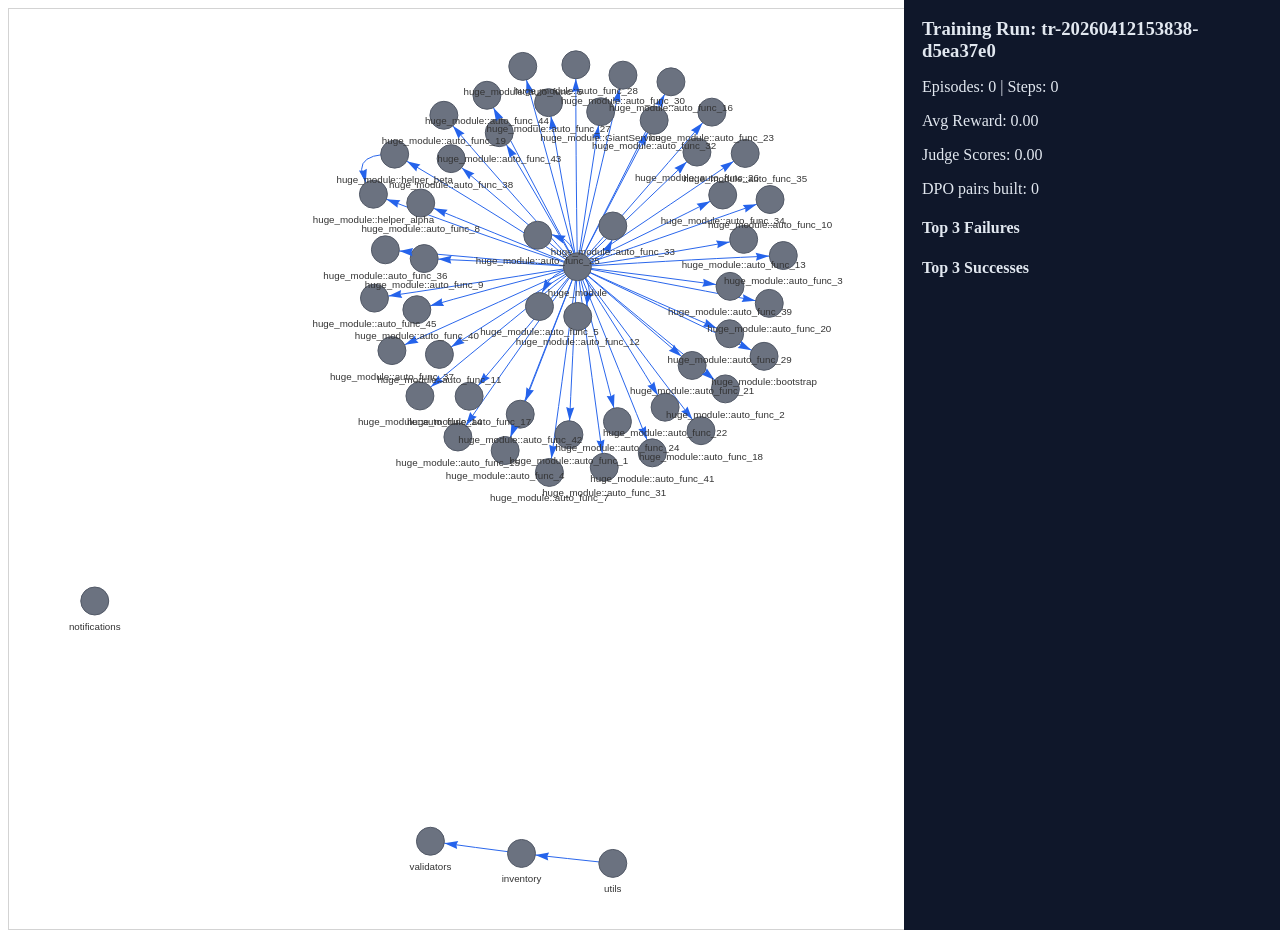
==== code-review-env/outputs/NodeAudit_graph.html @ 902cd292 "Add training scripts and utilities for NodeAudit and GraphReview - Implement `train_lora.py` for LoR" ====
<html>
    <head>
        <meta charset="utf-8">
        
            <script>function neighbourhoodHighlight(params) {
  // console.log("in nieghbourhoodhighlight");
  allNodes = nodes.get({ returnType: "Object" });
  // originalNodes = JSON.parse(JSON.stringify(allNodes));
  // if something is selected:
  if (params.nodes.length > 0) {
    highlightActive = true;
    var i, j;
    var selectedNode = params.nodes[0];
    var degrees = 2;

    // mark all nodes as hard to read.
    for (let nodeId in allNodes) {
      // nodeColors[nodeId] = allNodes[nodeId].color;
      allNodes[nodeId].color = "rgba(200,200,200,0.5)";
      if (allNodes[nodeId].hiddenLabel === undefined) {
        allNodes[nodeId].hiddenLabel = allNodes[nodeId].label;
        allNodes[nodeId].label = undefined;
      }
    }
    var connectedNodes = network.getConnectedNodes(selectedNode);
    var allConnectedNodes = [];

    // get the second degree nodes
    for (i = 1; i < degrees; i++) {
      for (j = 0; j < connectedNodes.length; j++) {
        allConnectedNodes = allConnectedNodes.concat(
          network.getConnectedNodes(connectedNodes[j])
        );
      }
    }

    // all second degree nodes get a different color and their label back
    for (i = 0; i < allConnectedNodes.length; i++) {
      // allNodes[allConnectedNodes[i]].color = "pink";
      allNodes[allConnectedNodes[i]].color = "rgba(150,150,150,0.75)";
      if (allNodes[allConnectedNodes[i]].hiddenLabel !== undefined) {
        allNodes[allConnectedNodes[i]].label =
          allNodes[allConnectedNodes[i]].hiddenLabel;
        allNodes[allConnectedNodes[i]].hiddenLabel = undefined;
      }
    }

    // all first degree nodes get their own color and their label back
    for (i = 0; i < connectedNodes.length; i++) {
      // allNodes[connectedNodes[i]].color = undefined;
      allNodes[connectedNodes[i]].color = nodeColors[connectedNodes[i]];
      if (allNodes[connectedNodes[i]].hiddenLabel !== undefined) {
        allNodes[connectedNodes[i]].label =
          allNodes[connectedNodes[i]].hiddenLabel;
        allNodes[connectedNodes[i]].hiddenLabel = undefined;
      }
    }

    // the main node gets its own color and its label back.
    // allNodes[selectedNode].color = undefined;
    allNodes[selectedNode].color = nodeColors[selectedNode];
    if (allNodes[selectedNode].hiddenLabel !== undefined) {
      allNodes[selectedNode].label = allNodes[selectedNode].hiddenLabel;
      allNodes[selectedNode].hiddenLabel = undefined;
    }
  } else if (highlightActive === true) {
    // console.log("highlightActive was true");
    // reset all nodes
    for (let nodeId in allNodes) {
      // allNodes[nodeId].color = "purple";
      allNodes[nodeId].color = nodeColors[nodeId];
      // delete allNodes[nodeId].color;
      if (allNodes[nodeId].hiddenLabel !== undefined) {
        allNodes[nodeId].label = allNodes[nodeId].hiddenLabel;
        allNodes[nodeId].hiddenLabel = undefined;
      }
    }
    highlightActive = false;
  }

  // transform the object into an array
  var updateArray = [];
  if (params.nodes.length > 0) {
    for (let nodeId in allNodes) {
      if (allNodes.hasOwnProperty(nodeId)) {
        // console.log(allNodes[nodeId]);
        updateArray.push(allNodes[nodeId]);
      }
    }
    nodes.update(updateArray);
  } else {
    // console.log("Nothing was selected");
    for (let nodeId in allNodes) {
      if (allNodes.hasOwnProperty(nodeId)) {
        // console.log(allNodes[nodeId]);
        // allNodes[nodeId].color = {};
        updateArray.push(allNodes[nodeId]);
      }
    }
    nodes.update(updateArray);
  }
}

function filterHighlight(params) {
  allNodes = nodes.get({ returnType: "Object" });
  // if something is selected:
  if (params.nodes.length > 0) {
    filterActive = true;
    let selectedNodes = params.nodes;

    // hiding all nodes and saving the label
    for (let nodeId in allNodes) {
      allNodes[nodeId].hidden = true;
      if (allNodes[nodeId].savedLabel === undefined) {
        allNodes[nodeId].savedLabel = allNodes[nodeId].label;
        allNodes[nodeId].label = undefined;
      }
    }

    for (let i=0; i < selectedNodes.length; i++) {
      allNodes[selectedNodes[i]].hidden = false;
      if (allNodes[selectedNodes[i]].savedLabel !== undefined) {
        allNodes[selectedNodes[i]].label = allNodes[selectedNodes[i]].savedLabel;
        allNodes[selectedNodes[i]].savedLabel = undefined;
      }
    }

  } else if (filterActive === true) {
    // reset all nodes
    for (let nodeId in allNodes) {
      allNodes[nodeId].hidden = false;
      if (allNodes[nodeId].savedLabel !== undefined) {
        allNodes[nodeId].label = allNodes[nodeId].savedLabel;
        allNodes[nodeId].savedLabel = undefined;
      }
    }
    filterActive = false;
  }

  // transform the object into an array
  var updateArray = [];
  if (params.nodes.length > 0) {
    for (let nodeId in allNodes) {
      if (allNodes.hasOwnProperty(nodeId)) {
        updateArray.push(allNodes[nodeId]);
      }
    }
    nodes.update(updateArray);
  } else {
    for (let nodeId in allNodes) {
      if (allNodes.hasOwnProperty(nodeId)) {
        updateArray.push(allNodes[nodeId]);
      }
    }
    nodes.update(updateArray);
  }
}

function selectNode(nodes) {
  network.selectNodes(nodes);
  neighbourhoodHighlight({ nodes: nodes });
  return nodes;
}

function selectNodes(nodes) {
  network.selectNodes(nodes);
  filterHighlight({nodes: nodes});
  return nodes;
}

function highlightFilter(filter) {
  let selectedNodes = []
  let selectedProp = filter['property']
  if (filter['item'] === 'node') {
    let allNodes = nodes.get({ returnType: "Object" });
    for (let nodeId in allNodes) {
      if (allNodes[nodeId][selectedProp] && filter['value'].includes((allNodes[nodeId][selectedProp]).toString())) {
        selectedNodes.push(nodeId)
      }
    }
  }
  else if (filter['item'] === 'edge'){
    let allEdges = edges.get({returnType: 'object'});
    // check if the selected property exists for selected edge and select the nodes connected to the edge
    for (let edge in allEdges) {
      if (allEdges[edge][selectedProp] && filter['value'].includes((allEdges[edge][selectedProp]).toString())) {
        selectedNodes.push(allEdges[edge]['from'])
        selectedNodes.push(allEdges[edge]['to'])
      }
    }
  }
  selectNodes(selectedNodes)
}</script>
            <style>.vis-overlay{bottom:0;left:0;position:absolute;right:0;top:0;z-index:10}.vis-active{box-shadow:0 0 10px #86d5f8}.vis [class*=span]{min-height:0;width:auto}div.vis-color-picker{background-color:#fff;border-radius:15px;box-shadow:0 0 10px 0 rgba(0,0,0,.5);display:none;height:444px;left:30px;margin-left:30px;margin-top:-140px;padding:10px;position:absolute;top:0;width:310px;z-index:1}div.vis-color-picker div.vis-arrow{left:5px;position:absolute;top:147px}div.vis-color-picker div.vis-arrow:after,div.vis-color-picker div.vis-arrow:before{border:solid transparent;content:" ";height:0;pointer-events:none;position:absolute;right:100%;top:50%;width:0}div.vis-color-picker div.vis-arrow:after{border-color:hsla(0,0%,100%,0) #fff hsla(0,0%,100%,0) hsla(0,0%,100%,0);border-width:30px;margin-top:-30px}div.vis-color-picker div.vis-color{cursor:pointer;height:289px;position:absolute;width:289px}div.vis-color-picker div.vis-brightness{position:absolute;top:313px}div.vis-color-picker div.vis-opacity{position:absolute;top:350px}div.vis-color-picker div.vis-selector{background:#4c4c4c;background:-moz-linear-gradient(top,#4c4c4c 0,#595959 12%,#666 25%,#474747 39%,#2c2c2c 50%,#000 51%,#111 60%,#2b2b2b 76%,#1c1c1c 91%,#131313 100%);background:-webkit-gradient(linear,left top,left bottom,color-stop(0,#4c4c4c),color-stop(12%,#595959),color-stop(25%,#666),color-stop(39%,#474747),color-stop(50%,#2c2c2c),color-stop(51%,#000),color-stop(60%,#111),color-stop(76%,#2b2b2b),color-stop(91%,#1c1c1c),color-stop(100%,#131313));background:-webkit-linear-gradient(top,#4c4c4c,#595959 12%,#666 25%,#474747 39%,#2c2c2c 50%,#000 51%,#111 60%,#2b2b2b 76%,#1c1c1c 91%,#131313);background:-o-linear-gradient(top,#4c4c4c 0,#595959 12%,#666 25%,#474747 39%,#2c2c2c 50%,#000 51%,#111 60%,#2b2b2b 76%,#1c1c1c 91%,#131313 100%);background:-ms-linear-gradient(top,#4c4c4c 0,#595959 12%,#666 25%,#474747 39%,#2c2c2c 50%,#000 51%,#111 60%,#2b2b2b 76%,#1c1c1c 91%,#131313 100%);background:linear-gradient(180deg,#4c4c4c 0,#595959 12%,#666 25%,#474747 39%,#2c2c2c 50%,#000 51%,#111 60%,#2b2b2b 76%,#1c1c1c 91%,#131313);border:1px solid #fff;border-radius:15px;filter:progid:DXImageTransform.Microsoft.gradient(startColorstr="#4c4c4c",endColorstr="#131313",GradientType=0);height:15px;left:137px;position:absolute;top:137px;width:15px}div.vis-color-picker div.vis-new-color{left:159px;padding-right:2px;text-align:right}div.vis-color-picker div.vis-initial-color,div.vis-color-picker div.vis-new-color{border:1px solid rgba(0,0,0,.1);border-radius:5px;color:rgba(0,0,0,.4);font-size:10px;height:20px;line-height:20px;position:absolute;top:380px;vertical-align:middle;width:140px}div.vis-color-picker div.vis-initial-color{left:10px;padding-left:2px;text-align:left}div.vis-color-picker div.vis-label{left:10px;position:absolute;width:300px}div.vis-color-picker div.vis-label.vis-brightness{top:300px}div.vis-color-picker div.vis-label.vis-opacity{top:338px}div.vis-color-picker div.vis-button{background-color:#f7f7f7;border:2px solid #d9d9d9;border-radius:10px;cursor:pointer;height:25px;line-height:25px;position:absolute;text-align:center;top:410px;vertical-align:middle;width:68px}div.vis-color-picker div.vis-button.vis-cancel{left:5px}div.vis-color-picker div.vis-button.vis-load{left:82px}div.vis-color-picker div.vis-button.vis-apply{left:159px}div.vis-color-picker div.vis-button.vis-save{left:236px}div.vis-color-picker input.vis-range{height:20px;width:290px}div.vis-configuration{display:block;float:left;font-size:12px;position:relative}div.vis-configuration-wrapper{display:block;width:700px}div.vis-configuration-wrapper:after{clear:both;content:"";display:block}div.vis-configuration.vis-config-option-container{background-color:#fff;border:2px solid #f7f8fa;border-radius:4px;display:block;left:10px;margin-top:20px;padding-left:5px;width:495px}div.vis-configuration.vis-config-button{background-color:#f7f8fa;border:2px solid #ceced0;border-radius:4px;cursor:pointer;display:block;height:25px;left:10px;line-height:25px;margin-bottom:30px;margin-top:20px;padding-left:5px;vertical-align:middle;width:495px}div.vis-configuration.vis-config-button.hover{background-color:#4588e6;border:2px solid #214373;color:#fff}div.vis-configuration.vis-config-item{display:block;float:left;height:25px;line-height:25px;vertical-align:middle;width:495px}div.vis-configuration.vis-config-item.vis-config-s2{background-color:#f7f8fa;border-radius:3px;left:10px;padding-left:5px}div.vis-configuration.vis-config-item.vis-config-s3{background-color:#e4e9f0;border-radius:3px;left:20px;padding-left:5px}div.vis-configuration.vis-config-item.vis-config-s4{background-color:#cfd8e6;border-radius:3px;left:30px;padding-left:5px}div.vis-configuration.vis-config-header{font-size:18px;font-weight:700}div.vis-configuration.vis-config-label{height:25px;line-height:25px;width:120px}div.vis-configuration.vis-config-label.vis-config-s3{width:110px}div.vis-configuration.vis-config-label.vis-config-s4{width:100px}div.vis-configuration.vis-config-colorBlock{border:1px solid #444;border-radius:2px;cursor:pointer;height:19px;margin:0;padding:0;top:1px;width:30px}input.vis-configuration.vis-config-checkbox{left:-5px}input.vis-configuration.vis-config-rangeinput{margin:0;padding:1px;pointer-events:none;position:relative;top:-5px;width:60px}input.vis-configuration.vis-config-range{-webkit-appearance:none;background-color:transparent;border:0 solid #fff;height:20px;width:300px}input.vis-configuration.vis-config-range::-webkit-slider-runnable-track{background:#dedede;background:-moz-linear-gradient(top,#dedede 0,#c8c8c8 99%);background:-webkit-gradient(linear,left top,left bottom,color-stop(0,#dedede),color-stop(99%,#c8c8c8));background:-webkit-linear-gradient(top,#dedede,#c8c8c8 99%);background:-o-linear-gradient(top,#dedede 0,#c8c8c8 99%);background:-ms-linear-gradient(top,#dedede 0,#c8c8c8 99%);background:linear-gradient(180deg,#dedede 0,#c8c8c8 99%);border:1px solid #999;border-radius:3px;box-shadow:0 0 3px 0 #aaa;filter:progid:DXImageTransform.Microsoft.gradient(startColorstr="#dedede",endColorstr="#c8c8c8",GradientType=0);height:5px;width:300px}input.vis-configuration.vis-config-range::-webkit-slider-thumb{-webkit-appearance:none;background:#3876c2;background:-moz-linear-gradient(top,#3876c2 0,#385380 100%);background:-webkit-gradient(linear,left top,left bottom,color-stop(0,#3876c2),color-stop(100%,#385380));background:-webkit-linear-gradient(top,#3876c2,#385380);background:-o-linear-gradient(top,#3876c2 0,#385380 100%);background:-ms-linear-gradient(top,#3876c2 0,#385380 100%);background:linear-gradient(180deg,#3876c2 0,#385380);border:1px solid #14334b;border-radius:50%;box-shadow:0 0 1px 0 #111927;filter:progid:DXImageTransform.Microsoft.gradient(startColorstr="#3876c2",endColorstr="#385380",GradientType=0);height:17px;margin-top:-7px;width:17px}input.vis-configuration.vis-config-range:focus{outline:none}input.vis-configuration.vis-config-range:focus::-webkit-slider-runnable-track{background:#9d9d9d;background:-moz-linear-gradient(top,#9d9d9d 0,#c8c8c8 99%);background:-webkit-gradient(linear,left top,left bottom,color-stop(0,#9d9d9d),color-stop(99%,#c8c8c8));background:-webkit-linear-gradient(top,#9d9d9d,#c8c8c8 99%);background:-o-linear-gradient(top,#9d9d9d 0,#c8c8c8 99%);background:-ms-linear-gradient(top,#9d9d9d 0,#c8c8c8 99%);background:linear-gradient(180deg,#9d9d9d 0,#c8c8c8 99%);filter:progid:DXImageTransform.Microsoft.gradient(startColorstr="#9d9d9d",endColorstr="#c8c8c8",GradientType=0)}input.vis-configuration.vis-config-range::-moz-range-track{background:#dedede;background:-moz-linear-gradient(top,#dedede 0,#c8c8c8 99%);background:-webkit-gradient(linear,left top,left bottom,color-stop(0,#dedede),color-stop(99%,#c8c8c8));background:-webkit-linear-gradient(top,#dedede,#c8c8c8 99%);background:-o-linear-gradient(top,#dedede 0,#c8c8c8 99%);background:-ms-linear-gradient(top,#dedede 0,#c8c8c8 99%);background:linear-gradient(180deg,#dedede 0,#c8c8c8 99%);border:1px solid #999;border-radius:3px;box-shadow:0 0 3px 0 #aaa;filter:progid:DXImageTransform.Microsoft.gradient(startColorstr="#dedede",endColorstr="#c8c8c8",GradientType=0);height:10px;width:300px}input.vis-configuration.vis-config-range::-moz-range-thumb{background:#385380;border:none;border-radius:50%;height:16px;width:16px}input.vis-configuration.vis-config-range:-moz-focusring{outline:1px solid #fff;outline-offset:-1px}input.vis-configuration.vis-config-range::-ms-track{background:transparent;border-color:transparent;border-width:6px 0;color:transparent;height:5px;width:300px}input.vis-configuration.vis-config-range::-ms-fill-lower{background:#777;border-radius:10px}input.vis-configuration.vis-config-range::-ms-fill-upper{background:#ddd;border-radius:10px}input.vis-configuration.vis-config-range::-ms-thumb{background:#385380;border:none;border-radius:50%;height:16px;width:16px}input.vis-configuration.vis-config-range:focus::-ms-fill-lower{background:#888}input.vis-configuration.vis-config-range:focus::-ms-fill-upper{background:#ccc}.vis-configuration-popup{background:rgba(57,76,89,.85);border:2px solid #f2faff;border-radius:4px;color:#fff;font-size:14px;height:30px;line-height:30px;position:absolute;text-align:center;-webkit-transition:opacity .3s ease-in-out;-moz-transition:opacity .3s ease-in-out;transition:opacity .3s ease-in-out;width:150px}.vis-configuration-popup:after,.vis-configuration-popup:before{border:solid transparent;content:" ";height:0;left:100%;pointer-events:none;position:absolute;top:50%;width:0}.vis-configuration-popup:after{border-color:rgba(136,183,213,0) rgba(136,183,213,0) rgba(136,183,213,0) rgba(57,76,89,.85);border-width:8px;margin-top:-8px}.vis-configuration-popup:before{border-color:rgba(194,225,245,0) rgba(194,225,245,0) rgba(194,225,245,0) #f2faff;border-width:12px;margin-top:-12px}div.vis-tooltip{background-color:#f5f4ed;border:1px solid #808074;-moz-border-radius:3px;-webkit-border-radius:3px;border-radius:3px;box-shadow:3px 3px 10px rgba(0,0,0,.2);color:#000;font-family:verdana;font-size:14px;padding:5px;pointer-events:none;position:absolute;visibility:hidden;white-space:nowrap;z-index:5}div.vis-network div.vis-navigation div.vis-button{-webkit-touch-callout:none;background-position:2px 2px;background-repeat:no-repeat;-moz-border-radius:17px;border-radius:17px;cursor:pointer;display:inline-block;height:34px;position:absolute;-webkit-user-select:none;-khtml-user-select:none;-moz-user-select:none;-ms-user-select:none;user-select:none;width:34px}div.vis-network div.vis-navigation div.vis-button:hover{box-shadow:0 0 3px 3px rgba(56,207,21,.3)}div.vis-network div.vis-navigation div.vis-button:active{box-shadow:0 0 1px 3px rgba(56,207,21,.95)}div.vis-network div.vis-navigation div.vis-button.vis-up{background-image:url("[data-uri]");bottom:50px;left:55px}div.vis-network div.vis-navigation div.vis-button.vis-down{background-image:url("[data-uri]");bottom:10px;left:55px}div.vis-network div.vis-navigation div.vis-button.vis-left{background-image:url("[data-uri]");bottom:10px;left:15px}div.vis-network div.vis-navigation div.vis-button.vis-right{background-image:url("[data-uri]");bottom:10px;left:95px}div.vis-network div.vis-navigation div.vis-button.vis-zoomIn{background-image:url("[data-uri]");bottom:10px;right:15px}div.vis-network div.vis-navigation div.vis-button.vis-zoomOut{background-image:url("[data-uri]");bottom:10px;right:55px}div.vis-network div.vis-navigation div.vis-button.vis-zoomExtends{background-image:url("[data-uri]");bottom:50px;right:15px}div.vis-network div.vis-manipulation{background:#fff;background:-moz-linear-gradient(top,#fff 0,#fcfcfc 48%,#fafafa 50%,#fcfcfc 100%);background:-webkit-gradient(linear,left top,left bottom,color-stop(0,#fff),color-stop(48%,#fcfcfc),color-stop(50%,#fafafa),color-stop(100%,#fcfcfc));background:-webkit-linear-gradient(top,#fff,#fcfcfc 48%,#fafafa 50%,#fcfcfc);background:-o-linear-gradient(top,#fff 0,#fcfcfc 48%,#fafafa 50%,#fcfcfc 100%);background:-ms-linear-gradient(top,#fff 0,#fcfcfc 48%,#fafafa 50%,#fcfcfc 100%);background:linear-gradient(180deg,#fff 0,#fcfcfc 48%,#fafafa 50%,#fcfcfc);border:0 solid #d6d9d8;border-bottom:1px;box-sizing:content-box;filter:progid:DXImageTransform.Microsoft.gradient(startColorstr="#ffffff",endColorstr="#fcfcfc",GradientType=0);height:28px;left:0;padding-top:4px;position:absolute;top:0;width:100%}div.vis-network button.vis-edit-mode,div.vis-network div.vis-edit-mode{height:30px;left:0;position:absolute;top:5px}div.vis-network button.vis-close{-webkit-touch-callout:none;background-color:transparent;background-image:url("[data-uri]");background-position:20px 3px;background-repeat:no-repeat;border:none;cursor:pointer;height:30px;position:absolute;right:0;top:0;-webkit-user-select:none;-khtml-user-select:none;-moz-user-select:none;-ms-user-select:none;user-select:none;width:30px}div.vis-network button.vis-close:hover{opacity:.6}div.vis-network div.vis-edit-mode button.vis-button,div.vis-network div.vis-manipulation button.vis-button{-webkit-touch-callout:none;background-color:transparent;background-position:0 0;background-repeat:no-repeat;border:none;-moz-border-radius:15px;border-radius:15px;box-sizing:content-box;cursor:pointer;float:left;font-family:verdana;font-size:12px;height:24px;margin-left:10px;padding:0 8px;-webkit-user-select:none;-khtml-user-select:none;-moz-user-select:none;-ms-user-select:none;user-select:none}div.vis-network div.vis-manipulation button.vis-button:hover{box-shadow:1px 1px 8px rgba(0,0,0,.2)}div.vis-network div.vis-manipulation button.vis-button:active{box-shadow:1px 1px 8px rgba(0,0,0,.5)}div.vis-network div.vis-manipulation button.vis-button.vis-back{background-image:url("[data-uri]")}div.vis-network div.vis-manipulation div.vis-none:hover{box-shadow:1px 1px 8px transparent;cursor:default}div.vis-network div.vis-manipulation div.vis-none:active{box-shadow:1px 1px 8px transparent}div.vis-network div.vis-manipulation div.vis-none{line-height:23px;padding:0}div.vis-network div.vis-manipulation div.notification{font-weight:700;margin:2px}div.vis-network div.vis-manipulation button.vis-button.vis-add{background-image:url("[data-uri]")}div.vis-network div.vis-edit-mode button.vis-button.vis-edit,div.vis-network div.vis-manipulation button.vis-button.vis-edit{background-image:url("[data-uri]")}div.vis-network div.vis-edit-mode button.vis-button.vis-edit.vis-edit-mode{background-color:#fcfcfc;border:1px solid #ccc}div.vis-network div.vis-manipulation button.vis-button.vis-connect{background-image:url("[data-uri]")}div.vis-network div.vis-manipulation button.vis-button.vis-delete{background-image:url("[data-uri]")}div.vis-network div.vis-edit-mode div.vis-label,div.vis-network div.vis-manipulation div.vis-label{line-height:25px;margin:0 0 0 23px}div.vis-network div.vis-manipulation div.vis-separator-line{background-color:#bdbdbd;display:inline-block;float:left;height:21px;margin:0 7px 0 15px;width:1px}</style>
            <script>/**
 * vis-network
 * https://visjs.github.io/vis-network/
 *
 * A dynamic, browser-based visualization library.
 *
 * @version 9.1.2
 * @date    2022-03-28T20:17:35.342Z
 *
 * @copyright (c) 2011-2017 Almende B.V, http://almende.com
 * @copyright (c) 2017-2019 visjs contributors, https://github.com/visjs
 *
 * @license
 * vis.js is dual licensed under both
 *
 *   1. The Apache 2.0 License
 *      http://www.apache.org/licenses/LICENSE-2.0
 *
 *   and
 *
 *   2. The MIT License
 *      http://opensource.org/licenses/MIT
 *
 * vis.js may be distributed under either license.
 */
!function(t,e){"object"==typeof exports&&"undefined"!=typeof module?e(exports):"function"==typeof define&&define.amd?define(["exports"],e):e((t="undefined"!=typeof globalThis?globalThis:t||self).vis=t.vis||{})}(this,(function(t){"use strict";var e="undefined"!=typeof globalThis?globalThis:"undefined"!=typeof window?window:"undefined"!=typeof global?global:"undefined"!=typeof self?self:{},i=function(t){return t&&t.Math==Math&&t},n=i("object"==typeof globalThis&&globalThis)||i("object"==typeof window&&window)||i("object"==typeof self&&self)||i("object"==typeof e&&e)||function(){return this}()||Function("return this")(),o=function(t){try{return!!t()}catch(t){return!0}},r=!o((function(){var t=function(){}.bind();return"function"!=typeof t||t.hasOwnProperty("prototype")})),s=r,a=Function.prototype,h=a.apply,l=a.call,d="object"==typeof Reflect&&Reflect.apply||(s?l.bind(h):function(){return l.apply(h,arguments)}),c=r,u=Function.prototype,f=u.bind,p=u.call,v=c&&f.bind(p,p),g=c?function(t){return t&&v(t)}:function(t){return t&&function(){return p.apply(t,arguments)}},y=function(t){return"function"==typeof t},m={},b=!o((function(){return 7!=Object.defineProperty({},1,{get:function(){return 7}})[1]})),w=r,k=Function.prototype.call,_=w?k.bind(k):function(){return k.apply(k,arguments)},x={},E={}.propertyIsEnumerable,O=Object.getOwnPropertyDescriptor,C=O&&!E.call({1:2},1);x.f=C?function(t){var e=O(this,t);return!!e&&e.enumerable}:E;var S,T,M=function(t,e){return{enumerable:!(1&t),configurable:!(2&t),writable:!(4&t),value:e}},P=g,D=P({}.toString),I=P("".slice),B=function(t){return I(D(t),8,-1)},z=g,N=o,F=B,A=n.Object,j=z("".split),R=N((function(){return!A("z").propertyIsEnumerable(0)}))?function(t){return"String"==F(t)?j(t,""):A(t)}:A,L=n.TypeError,H=function(t){if(null==t)throw L("Can't call method on "+t);return t},W=R,q=H,V=function(t){return W(q(t))},U=y,Y=function(t){return"object"==typeof t?null!==t:U(t)},X={},G=X,K=n,$=y,Z=function(t){return $(t)?t:void 0},Q=function(t,e){return arguments.length<2?Z(G[t])||Z(K[t]):G[t]&&G[t][e]||K[t]&&K[t][e]},J=g({}.isPrototypeOf),tt=Q("navigator","userAgent")||"",et=n,it=tt,nt=et.process,ot=et.Deno,rt=nt&&nt.versions||ot&&ot.version,st=rt&&rt.v8;st&&(T=(S=st.split("."))[0]>0&&S[0]<4?1:+(S[0]+S[1])),!T&&it&&(!(S=it.match(/Edge\/(\d+)/))||S[1]>=74)&&(S=it.match(/Chrome\/(\d+)/))&&(T=+S[1]);var at=T,ht=at,lt=o,dt=!!Object.getOwnPropertySymbols&&!lt((function(){var t=Symbol();return!String(t)||!(Object(t)instanceof Symbol)||!Symbol.sham&&ht&&ht<41})),ct=dt&&!Symbol.sham&&"symbol"==typeof Symbol.iterator,ut=Q,ft=y,pt=J,vt=ct,gt=n.Object,yt=vt?function(t){return"symbol"==typeof t}:function(t){var e=ut("Symbol");return ft(e)&&pt(e.prototype,gt(t))},mt=n.String,bt=function(t){try{return mt(t)}catch(t){return"Object"}},wt=y,kt=bt,_t=n.TypeError,xt=function(t){if(wt(t))return t;throw _t(kt(t)+" is not a function")},Et=xt,Ot=function(t,e){var i=t[e];return null==i?void 0:Et(i)},Ct=_,St=y,Tt=Y,Mt=n.TypeError,Pt={exports:{}},Dt=n,It=Object.defineProperty,Bt=function(t,e){try{It(Dt,t,{value:e,configurable:!0,writable:!0})}catch(i){Dt[t]=e}return e},zt="__core-js_shared__",Nt=n[zt]||Bt(zt,{}),Ft=Nt;(Pt.exports=function(t,e){return Ft[t]||(Ft[t]=void 0!==e?e:{})})("versions",[]).push({version:"3.21.1",mode:"pure",copyright:"© 2014-2022 Denis Pushkarev (zloirock.ru)",license:"https://github.com/zloirock/core-js/blob/v3.21.1/LICENSE",source:"https://github.com/zloirock/core-js"});var At=H,jt=n.Object,Rt=function(t){return jt(At(t))},Lt=Rt,Ht=g({}.hasOwnProperty),Wt=Object.hasOwn||function(t,e){return Ht(Lt(t),e)},qt=g,Vt=0,Ut=Math.random(),Yt=qt(1..toString),Xt=function(t){return"Symbol("+(void 0===t?"":t)+")_"+Yt(++Vt+Ut,36)},Gt=n,Kt=Pt.exports,$t=Wt,Zt=Xt,Qt=dt,Jt=ct,te=Kt("wks"),ee=Gt.Symbol,ie=ee&&ee.for,ne=Jt?ee:ee&&ee.withoutSetter||Zt,oe=function(t){if(!$t(te,t)||!Qt&&"string"!=typeof te[t]){var e="Symbol."+t;Qt&&$t(ee,t)?te[t]=ee[t]:te[t]=Jt&&ie?ie(e):ne(e)}return te[t]},re=_,se=Y,ae=yt,he=Ot,le=function(t,e){var i,n;if("string"===e&&St(i=t.toString)&&!Tt(n=Ct(i,t)))return n;if(St(i=t.valueOf)&&!Tt(n=Ct(i,t)))return n;if("string"!==e&&St(i=t.toString)&&!Tt(n=Ct(i,t)))return n;throw Mt("Can't convert object to primitive value")},de=oe,ce=n.TypeError,ue=de("toPrimitive"),fe=function(t,e){if(!se(t)||ae(t))return t;var i,n=he(t,ue);if(n){if(void 0===e&&(e="default"),i=re(n,t,e),!se(i)||ae(i))return i;throw ce("Can't convert object to primitive value")}return void 0===e&&(e="number"),le(t,e)},pe=yt,ve=function(t){var e=fe(t,"string");return pe(e)?e:e+""},ge=Y,ye=n.document,me=ge(ye)&&ge(ye.createElement),be=function(t){return me?ye.createElement(t):{}},we=be,ke=!b&&!o((function(){return 7!=Object.defineProperty(we("div"),"a",{get:function(){return 7}}).a})),_e=b,xe=_,Ee=x,Oe=M,Ce=V,Se=ve,Te=Wt,Me=ke,Pe=Object.getOwnPropertyDescriptor;m.f=_e?Pe:function(t,e){if(t=Ce(t),e=Se(e),Me)try{return Pe(t,e)}catch(t){}if(Te(t,e))return Oe(!xe(Ee.f,t,e),t[e])};var De=o,Ie=y,Be=/#|\.prototype\./,ze=function(t,e){var i=Fe[Ne(t)];return i==je||i!=Ae&&(Ie(e)?De(e):!!e)},Ne=ze.normalize=function(t){return String(t).replace(Be,".").toLowerCase()},Fe=ze.data={},Ae=ze.NATIVE="N",je=ze.POLYFILL="P",Re=ze,Le=xt,He=r,We=g(g.bind),qe=function(t,e){return Le(t),void 0===e?t:He?We(t,e):function(){return t.apply(e,arguments)}},Ve={},Ue=b&&o((function(){return 42!=Object.defineProperty((function(){}),"prototype",{value:42,writable:!1}).prototype})),Ye=n,Xe=Y,Ge=Ye.String,Ke=Ye.TypeError,$e=function(t){if(Xe(t))return t;throw Ke(Ge(t)+" is not an object")},Ze=b,Qe=ke,Je=Ue,ti=$e,ei=ve,ii=n.TypeError,ni=Object.defineProperty,oi=Object.getOwnPropertyDescriptor,ri="enumerable",si="configurable",ai="writable";Ve.f=Ze?Je?function(t,e,i){if(ti(t),e=ei(e),ti(i),"function"==typeof t&&"prototype"===e&&"value"in i&&ai in i&&!i.writable){var n=oi(t,e);n&&n.writable&&(t[e]=i.value,i={configurable:si in i?i.configurable:n.configurable,enumerable:ri in i?i.enumerable:n.enumerable,writable:!1})}return ni(t,e,i)}:ni:function(t,e,i){if(ti(t),e=ei(e),ti(i),Qe)try{return ni(t,e,i)}catch(t){}if("get"in i||"set"in i)throw ii("Accessors not supported");return"value"in i&&(t[e]=i.value),t};var hi=Ve,li=M,di=b?function(t,e,i){return hi.f(t,e,li(1,i))}:function(t,e,i){return t[e]=i,t},ci=n,ui=d,fi=g,pi=y,vi=m.f,gi=Re,yi=X,mi=qe,bi=di,wi=Wt,ki=function(t){var e=function(i,n,o){if(this instanceof e){switch(arguments.length){case 0:return new t;case 1:return new t(i);case 2:return new t(i,n)}return new t(i,n,o)}return ui(t,this,arguments)};return e.prototype=t.prototype,e},_i=function(t,e){var i,n,o,r,s,a,h,l,d=t.target,c=t.global,u=t.stat,f=t.proto,p=c?ci:u?ci[d]:(ci[d]||{}).prototype,v=c?yi:yi[d]||bi(yi,d,{})[d],g=v.prototype;for(o in e)i=!gi(c?o:d+(u?".":"#")+o,t.forced)&&p&&wi(p,o),s=v[o],i&&(a=t.noTargetGet?(l=vi(p,o))&&l.value:p[o]),r=i&&a?a:e[o],i&&typeof s==typeof r||(h=t.bind&&i?mi(r,ci):t.wrap&&i?ki(r):f&&pi(r)?fi(r):r,(t.sham||r&&r.sham||s&&s.sham)&&bi(h,"sham",!0),bi(v,o,h),f&&(wi(yi,n=d+"Prototype")||bi(yi,n,{}),bi(yi[n],o,r),t.real&&g&&!g[o]&&bi(g,o,r)))},xi=Math.ceil,Ei=Math.floor,Oi=function(t){var e=+t;return e!=e||0===e?0:(e>0?Ei:xi)(e)},Ci=Oi,Si=Math.max,Ti=Math.min,Mi=function(t,e){var i=Ci(t);return i<0?Si(i+e,0):Ti(i,e)},Pi=Oi,Di=Math.min,Ii=function(t){return t>0?Di(Pi(t),9007199254740991):0},Bi=function(t){return Ii(t.length)},zi=V,Ni=Mi,Fi=Bi,Ai=function(t){return function(e,i,n){var o,r=zi(e),s=Fi(r),a=Ni(n,s);if(t&&i!=i){for(;s>a;)if((o=r[a++])!=o)return!0}else for(;s>a;a++)if((t||a in r)&&r[a]===i)return t||a||0;return!t&&-1}},ji={includes:Ai(!0),indexOf:Ai(!1)},Ri={},Li=Wt,Hi=V,Wi=ji.indexOf,qi=Ri,Vi=g([].push),Ui=function(t,e){var i,n=Hi(t),o=0,r=[];for(i in n)!Li(qi,i)&&Li(n,i)&&Vi(r,i);for(;e.length>o;)Li(n,i=e[o++])&&(~Wi(r,i)||Vi(r,i));return r},Yi=["constructor","hasOwnProperty","isPrototypeOf","propertyIsEnumerable","toLocaleString","toString","valueOf"],Xi=Ui,Gi=Yi,Ki=Object.keys||function(t){return Xi(t,Gi)},$i={};$i.f=Object.getOwnPropertySymbols;var Zi=b,Qi=g,Ji=_,tn=o,en=Ki,nn=$i,on=x,rn=Rt,sn=R,an=Object.assign,hn=Object.defineProperty,ln=Qi([].concat),dn=!an||tn((function(){if(Zi&&1!==an({b:1},an(hn({},"a",{enumerable:!0,get:function(){hn(this,"b",{value:3,enumerable:!1})}}),{b:2})).b)return!0;var t={},e={},i=Symbol(),n="abcdefghijklmnopqrst";return t[i]=7,n.split("").forEach((function(t){e[t]=t})),7!=an({},t)[i]||en(an({},e)).join("")!=n}))?function(t,e){for(var i=rn(t),n=arguments.length,o=1,r=nn.f,s=on.f;n>o;)for(var a,h=sn(arguments[o++]),l=r?ln(en(h),r(h)):en(h),d=l.length,c=0;d>c;)a=l[c++],Zi&&!Ji(s,h,a)||(i[a]=h[a]);return i}:an,cn=dn;_i({target:"Object",stat:!0,forced:Object.assign!==cn},{assign:cn});var un=X.Object.assign,fn=g([].slice),pn=g,vn=xt,gn=Y,yn=Wt,mn=fn,bn=r,wn=n.Function,kn=pn([].concat),_n=pn([].join),xn={},En=function(t,e,i){if(!yn(xn,e)){for(var n=[],o=0;o<e;o++)n[o]="a["+o+"]";xn[e]=wn("C,a","return new C("+_n(n,",")+")")}return xn[e](t,i)},On=bn?wn.bind:function(t){var e=vn(this),i=e.prototype,n=mn(arguments,1),o=function(){var i=kn(n,mn(arguments));return this instanceof o?En(e,i.length,i):e.apply(t,i)};return gn(i)&&(o.prototype=i),o},Cn=On;_i({target:"Function",proto:!0,forced:Function.bind!==Cn},{bind:Cn});var Sn=X,Tn=function(t){return Sn[t+"Prototype"]},Mn=Tn("Function").bind,Pn=J,Dn=Mn,In=Function.prototype,Bn=function(t){var e=t.bind;return t===In||Pn(In,t)&&e===In.bind?Dn:e},zn=Bn;function Nn(t,e,i,n){t.beginPath(),t.arc(e,i,n,0,2*Math.PI,!1),t.closePath()}function Fn(t,e,i,n,o,r){var s=Math.PI/180;n-2*r<0&&(r=n/2),o-2*r<0&&(r=o/2),t.beginPath(),t.moveTo(e+r,i),t.lineTo(e+n-r,i),t.arc(e+n-r,i+r,r,270*s,360*s,!1),t.lineTo(e+n,i+o-r),t.arc(e+n-r,i+o-r,r,0,90*s,!1),t.lineTo(e+r,i+o),t.arc(e+r,i+o-r,r,90*s,180*s,!1),t.lineTo(e,i+r),t.arc(e+r,i+r,r,180*s,270*s,!1),t.closePath()}function An(t,e,i,n,o){var r=.5522848,s=n/2*r,a=o/2*r,h=e+n,l=i+o,d=e+n/2,c=i+o/2;t.beginPath(),t.moveTo(e,c),t.bezierCurveTo(e,c-a,d-s,i,d,i),t.bezierCurveTo(d+s,i,h,c-a,h,c),t.bezierCurveTo(h,c+a,d+s,l,d,l),t.bezierCurveTo(d-s,l,e,c+a,e,c),t.closePath()}function jn(t,e,i,n,o){var r=o*(1/3),s=.5522848,a=n/2*s,h=r/2*s,l=e+n,d=i+r,c=e+n/2,u=i+r/2,f=i+(o-r/2),p=i+o;t.beginPath(),t.moveTo(l,u),t.bezierCurveTo(l,u+h,c+a,d,c,d),t.bezierCurveTo(c-a,d,e,u+h,e,u),t.bezierCurveTo(e,u-h,c-a,i,c,i),t.bezierCurveTo(c+a,i,l,u-h,l,u),t.lineTo(l,f),t.bezierCurveTo(l,f+h,c+a,p,c,p),t.bezierCurveTo(c-a,p,e,f+h,e,f),t.lineTo(e,u)}function Rn(t,e,i,n,o,r){t.beginPath(),t.moveTo(e,i);for(var s=r.length,a=n-e,h=o-i,l=h/a,d=Math.sqrt(a*a+h*h),c=0,u=!0,f=0,p=+r[0];d>=.1;)(p=+r[c++%s])>d&&(p=d),f=Math.sqrt(p*p/(1+l*l)),e+=f=a<0?-f:f,i+=l*f,!0===u?t.lineTo(e,i):t.moveTo(e,i),d-=p,u=!u}var Ln={circle:Nn,dashedLine:Rn,database:jn,diamond:function(t,e,i,n){t.beginPath(),t.lineTo(e,i+n),t.lineTo(e+n,i),t.lineTo(e,i-n),t.lineTo(e-n,i),t.closePath()},ellipse:An,ellipse_vis:An,hexagon:function(t,e,i,n){t.beginPath();var o=2*Math.PI/6;t.moveTo(e+n,i);for(var r=1;r<6;r++)t.lineTo(e+n*Math.cos(o*r),i+n*Math.sin(o*r));t.closePath()},roundRect:Fn,square:function(t,e,i,n){t.beginPath(),t.rect(e-n,i-n,2*n,2*n),t.closePath()},star:function(t,e,i,n){t.beginPath(),i+=.1*(n*=.82);for(var o=0;o<10;o++){var r=o%2==0?1.3*n:.5*n;t.lineTo(e+r*Math.sin(2*o*Math.PI/10),i-r*Math.cos(2*o*Math.PI/10))}t.closePath()},triangle:function(t,e,i,n){t.beginPath(),i+=.275*(n*=1.15);var o=2*n,r=o/2,s=Math.sqrt(3)/6*o,a=Math.sqrt(o*o-r*r);t.moveTo(e,i-(a-s)),t.lineTo(e+r,i+s),t.lineTo(e-r,i+s),t.lineTo(e,i-(a-s)),t.closePath()},triangleDown:function(t,e,i,n){t.beginPath(),i-=.275*(n*=1.15);var o=2*n,r=o/2,s=Math.sqrt(3)/6*o,a=Math.sqrt(o*o-r*r);t.moveTo(e,i+(a-s)),t.lineTo(e+r,i-s),t.lineTo(e-r,i-s),t.lineTo(e,i+(a-s)),t.closePath()}};var Hn={exports:{}};!function(t){function e(t){if(t)return function(t){for(var i in e.prototype)t[i]=e.prototype[i];return t}(t)}t.exports=e,e.prototype.on=e.prototype.addEventListener=function(t,e){return this._callbacks=this._callbacks||{},(this._callbacks["$"+t]=this._callbacks["$"+t]||[]).push(e),this},e.prototype.once=function(t,e){function i(){this.off(t,i),e.apply(this,arguments)}return i.fn=e,this.on(t,i),this},e.prototype.off=e.prototype.removeListener=e.prototype.removeAllListeners=e.prototype.removeEventListener=function(t,e){if(this._callbacks=this._callbacks||{},0==arguments.length)return this._callbacks={},this;var i,n=this._callbacks["$"+t];if(!n)return this;if(1==arguments.length)return delete this._callbacks["$"+t],this;for(var o=0;o<n.length;o++)if((i=n[o])===e||i.fn===e){n.splice(o,1);break}return 0===n.length&&delete this._callbacks["$"+t],this},e.prototype.emit=function(t){this._callbacks=this._callbacks||{};for(var e=new Array(arguments.length-1),i=this._callbacks["$"+t],n=1;n<arguments.length;n++)e[n-1]=arguments[n];if(i){n=0;for(var o=(i=i.slice(0)).length;n<o;++n)i[n].apply(this,e)}return this},e.prototype.listeners=function(t){return this._callbacks=this._callbacks||{},this._callbacks["$"+t]||[]},e.prototype.hasListeners=function(t){return!!this.listeners(t).length}}(Hn);var Wn=Hn.exports,qn={};qn[oe("toStringTag")]="z";var Vn="[object z]"===String(qn),Un=n,Yn=Vn,Xn=y,Gn=B,Kn=oe("toStringTag"),$n=Un.Object,Zn="Arguments"==Gn(function(){return arguments}()),Qn=Yn?Gn:function(t){var e,i,n;return void 0===t?"Undefined":null===t?"Null":"string"==typeof(i=function(t,e){try{return t[e]}catch(t){}}(e=$n(t),Kn))?i:Zn?Gn(e):"Object"==(n=Gn(e))&&Xn(e.callee)?"Arguments":n},Jn=Qn,to=n.String,eo=function(t){if("Symbol"===Jn(t))throw TypeError("Cannot convert a Symbol value to a string");return to(t)},io=g,no=Oi,oo=eo,ro=H,so=io("".charAt),ao=io("".charCodeAt),ho=io("".slice),lo=function(t){return function(e,i){var n,o,r=oo(ro(e)),s=no(i),a=r.length;return s<0||s>=a?t?"":void 0:(n=ao(r,s))<55296||n>56319||s+1===a||(o=ao(r,s+1))<56320||o>57343?t?so(r,s):n:t?ho(r,s,s+2):o-56320+(n-55296<<10)+65536}},co={codeAt:lo(!1),charAt:lo(!0)},uo=y,fo=Nt,po=g(Function.toString);uo(fo.inspectSource)||(fo.inspectSource=function(t){return po(t)});var vo,go,yo,mo=fo.inspectSource,bo=y,wo=mo,ko=n.WeakMap,_o=bo(ko)&&/native code/.test(wo(ko)),xo=Pt.exports,Eo=Xt,Oo=xo("keys"),Co=function(t){return Oo[t]||(Oo[t]=Eo(t))},So=_o,To=n,Mo=g,Po=Y,Do=di,Io=Wt,Bo=Nt,zo=Co,No=Ri,Fo="Object already initialized",Ao=To.TypeError,jo=To.WeakMap;if(So||Bo.state){var Ro=Bo.state||(Bo.state=new jo),Lo=Mo(Ro.get),Ho=Mo(Ro.has),Wo=Mo(Ro.set);vo=function(t,e){if(Ho(Ro,t))throw new Ao(Fo);return e.facade=t,Wo(Ro,t,e),e},go=function(t){return Lo(Ro,t)||{}},yo=function(t){return Ho(Ro,t)}}else{var qo=zo("state");No[qo]=!0,vo=function(t,e){if(Io(t,qo))throw new Ao(Fo);return e.facade=t,Do(t,qo,e),e},go=function(t){return Io(t,qo)?t[qo]:{}},yo=function(t){return Io(t,qo)}}var Vo={set:vo,get:go,has:yo,enforce:function(t){return yo(t)?go(t):vo(t,{})},getterFor:function(t){return function(e){var i;if(!Po(e)||(i=go(e)).type!==t)throw Ao("Incompatible receiver, "+t+" required");return i}}},Uo=b,Yo=Wt,Xo=Function.prototype,Go=Uo&&Object.getOwnPropertyDescriptor,Ko=Yo(Xo,"name"),$o={EXISTS:Ko,PROPER:Ko&&"something"===function(){}.name,CONFIGURABLE:Ko&&(!Uo||Uo&&Go(Xo,"name").configurable)},Zo={},Qo=b,Jo=Ue,tr=Ve,er=$e,ir=V,nr=Ki;Zo.f=Qo&&!Jo?Object.defineProperties:function(t,e){er(t);for(var i,n=ir(e),o=nr(e),r=o.length,s=0;r>s;)tr.f(t,i=o[s++],n[i]);return t};var or,rr=Q("document","documentElement"),sr=$e,ar=Zo,hr=Yi,lr=Ri,dr=rr,cr=be,ur=Co("IE_PROTO"),fr=function(){},pr=function(t){return"<script>"+t+"</"+"script>"},vr=function(t){t.write(pr("")),t.close();var e=t.parentWindow.Object;return t=null,e},gr=function(){try{or=new ActiveXObject("htmlfile")}catch(t){}var t,e;gr="undefined"!=typeof document?document.domain&&or?vr(or):((e=cr("iframe")).style.display="none",dr.appendChild(e),e.src=String("javascript:"),(t=e.contentWindow.document).open(),t.write(pr("document.F=Object")),t.close(),t.F):vr(or);for(var i=hr.length;i--;)delete gr.prototype[hr[i]];return gr()};lr[ur]=!0;var yr,mr,br,wr=Object.create||function(t,e){var i;return null!==t?(fr.prototype=sr(t),i=new fr,fr.prototype=null,i[ur]=t):i=gr(),void 0===e?i:ar.f(i,e)},kr=!o((function(){function t(){}return t.prototype.constructor=null,Object.getPrototypeOf(new t)!==t.prototype})),_r=n,xr=Wt,Er=y,Or=Rt,Cr=kr,Sr=Co("IE_PROTO"),Tr=_r.Object,Mr=Tr.prototype,Pr=Cr?Tr.getPrototypeOf:function(t){var e=Or(t);if(xr(e,Sr))return e[Sr];var i=e.constructor;return Er(i)&&e instanceof i?i.prototype:e instanceof Tr?Mr:null},Dr=di,Ir=function(t,e,i,n){n&&n.enumerable?t[e]=i:Dr(t,e,i)},Br=o,zr=y,Nr=wr,Fr=Pr,Ar=Ir,jr=oe("iterator"),Rr=!1;[].keys&&("next"in(br=[].keys())?(mr=Fr(Fr(br)))!==Object.prototype&&(yr=mr):Rr=!0);var Lr=null==yr||Br((function(){var t={};return yr[jr].call(t)!==t}));zr((yr=Lr?{}:Nr(yr))[jr])||Ar(yr,jr,(function(){return this}));var Hr={IteratorPrototype:yr,BUGGY_SAFARI_ITERATORS:Rr},Wr=Qn,qr=Vn?{}.toString:function(){return"[object "+Wr(this)+"]"},Vr=Vn,Ur=Ve.f,Yr=di,Xr=Wt,Gr=qr,Kr=oe("toStringTag"),$r=function(t,e,i,n){if(t){var o=i?t:t.prototype;Xr(o,Kr)||Ur(o,Kr,{configurable:!0,value:e}),n&&!Vr&&Yr(o,"toString",Gr)}},Zr={},Qr=Hr.IteratorPrototype,Jr=wr,ts=M,es=$r,is=Zr,ns=function(){return this},os=n,rs=y,ss=os.String,as=os.TypeError,hs=g,ls=$e,ds=function(t){if("object"==typeof t||rs(t))return t;throw as("Can't set "+ss(t)+" as a prototype")},cs=Object.setPrototypeOf||("__proto__"in{}?function(){var t,e=!1,i={};try{(t=hs(Object.getOwnPropertyDescriptor(Object.prototype,"__proto__").set))(i,[]),e=i instanceof Array}catch(t){}return function(i,n){return ls(i),ds(n),e?t(i,n):i.__proto__=n,i}}():void 0),us=_i,fs=_,ps=function(t,e,i,n){var o=e+" Iterator";return t.prototype=Jr(Qr,{next:ts(+!n,i)}),es(t,o,!1,!0),is[o]=ns,t},vs=Pr,gs=$r,ys=Ir,ms=Zr,bs=$o.PROPER,ws=Hr.BUGGY_SAFARI_ITERATORS,ks=oe("iterator"),_s="keys",xs="values",Es="entries",Os=function(){return this},Cs=function(t,e,i,n,o,r,s){ps(i,e,n);var a,h,l,d=function(t){if(t===o&&v)return v;if(!ws&&t in f)return f[t];switch(t){case _s:case xs:case Es:return function(){return new i(this,t)}}return function(){return new i(this)}},c=e+" Iterator",u=!1,f=t.prototype,p=f[ks]||f["@@iterator"]||o&&f[o],v=!ws&&p||d(o),g="Array"==e&&f.entries||p;if(g&&(a=vs(g.call(new t)))!==Object.prototype&&a.next&&(gs(a,c,!0,!0),ms[c]=Os),bs&&o==xs&&p&&p.name!==xs&&(u=!0,v=function(){return fs(p,this)}),o)if(h={values:d(xs),keys:r?v:d(_s),entries:d(Es)},s)for(l in h)(ws||u||!(l in f))&&ys(f,l,h[l]);else us({target:e,proto:!0,forced:ws||u},h);return s&&f[ks]!==v&&ys(f,ks,v,{name:o}),ms[e]=v,h},Ss=co.charAt,Ts=eo,Ms=Vo,Ps=Cs,Ds="String Iterator",Is=Ms.set,Bs=Ms.getterFor(Ds);Ps(String,"String",(function(t){Is(this,{type:Ds,string:Ts(t),index:0})}),(function(){var t,e=Bs(this),i=e.string,n=e.index;return n>=i.length?{value:void 0,done:!0}:(t=Ss(i,n),e.index+=t.length,{value:t,done:!1})}));var zs=_,Ns=$e,Fs=Ot,As=function(t,e,i){var n,o;Ns(t);try{if(!(n=Fs(t,"return"))){if("throw"===e)throw i;return i}n=zs(n,t)}catch(t){o=!0,n=t}if("throw"===e)throw i;if(o)throw n;return Ns(n),i},js=$e,Rs=As,Ls=Zr,Hs=oe("iterator"),Ws=Array.prototype,qs=function(t){return void 0!==t&&(Ls.Array===t||Ws[Hs]===t)},Vs=g,Us=o,Ys=y,Xs=Qn,Gs=mo,Ks=function(){},$s=[],Zs=Q("Reflect","construct"),Qs=/^\s*(?:class|function)\b/,Js=Vs(Qs.exec),ta=!Qs.exec(Ks),ea=function(t){if(!Ys(t))return!1;try{return Zs(Ks,$s,t),!0}catch(t){return!1}},ia=function(t){if(!Ys(t))return!1;switch(Xs(t)){case"AsyncFunction":case"GeneratorFunction":case"AsyncGeneratorFunction":return!1}try{return ta||!!Js(Qs,Gs(t))}catch(t){return!0}};ia.sham=!0;var na=!Zs||Us((function(){var t;return ea(ea.call)||!ea(Object)||!ea((function(){t=!0}))||t}))?ia:ea,oa=ve,ra=Ve,sa=M,aa=function(t,e,i){var n=oa(e);n in t?ra.f(t,n,sa(0,i)):t[n]=i},ha=Qn,la=Ot,da=Zr,ca=oe("iterator"),ua=function(t){if(null!=t)return la(t,ca)||la(t,"@@iterator")||da[ha(t)]},fa=_,pa=xt,va=$e,ga=bt,ya=ua,ma=n.TypeError,ba=function(t,e){var i=arguments.length<2?ya(t):e;if(pa(i))return va(fa(i,t));throw ma(ga(t)+" is not iterable")},wa=qe,ka=_,_a=Rt,xa=function(t,e,i,n){try{return n?e(js(i)[0],i[1]):e(i)}catch(e){Rs(t,"throw",e)}},Ea=qs,Oa=na,Ca=Bi,Sa=aa,Ta=ba,Ma=ua,Pa=n.Array,Da=oe("iterator"),Ia=!1;try{var Ba=0,za={next:function(){return{done:!!Ba++}},return:function(){Ia=!0}};za[Da]=function(){return this},Array.from(za,(function(){throw 2}))}catch(t){}var Na=function(t){var e=_a(t),i=Oa(this),n=arguments.length,o=n>1?arguments[1]:void 0,r=void 0!==o;r&&(o=wa(o,n>2?arguments[2]:void 0));var s,a,h,l,d,c,u=Ma(e),f=0;if(!u||this==Pa&&Ea(u))for(s=Ca(e),a=i?new this(s):Pa(s);s>f;f++)c=r?o(e[f],f):e[f],Sa(a,f,c);else for(d=(l=Ta(e,u)).next,a=i?new this:[];!(h=ka(d,l)).done;f++)c=r?xa(l,o,[h.value,f],!0):h.value,Sa(a,f,c);return a.length=f,a},Fa=function(t,e){if(!e&&!Ia)return!1;var i=!1;try{var n={};n[Da]=function(){return{next:function(){return{done:i=!0}}}},t(n)}catch(t){}return i};_i({target:"Array",stat:!0,forced:!Fa((function(t){Array.from(t)}))},{from:Na});var Aa=X.Array.from,ja=Aa,Ra=V,La=Zr,Ha=Vo;Ve.f;var Wa=Cs,qa="Array Iterator",Va=Ha.set,Ua=Ha.getterFor(qa);Wa(Array,"Array",(function(t,e){Va(this,{type:qa,target:Ra(t),index:0,kind:e})}),(function(){var t=Ua(this),e=t.target,i=t.kind,n=t.index++;return!e||n>=e.length?(t.target=void 0,{value:void 0,done:!0}):"keys"==i?{value:n,done:!1}:"values"==i?{value:e[n],done:!1}:{value:[n,e[n]],done:!1}}),"values"),La.Arguments=La.Array;var Ya=ua,Xa={CSSRuleList:0,CSSStyleDeclaration:0,CSSValueList:0,ClientRectList:0,DOMRectList:0,DOMStringList:0,DOMTokenList:1,DataTransferItemList:0,FileList:0,HTMLAllCollection:0,HTMLCollection:0,HTMLFormElement:0,HTMLSelectElement:0,MediaList:0,MimeTypeArray:0,NamedNodeMap:0,NodeList:1,PaintRequestList:0,Plugin:0,PluginArray:0,SVGLengthList:0,SVGNumberList:0,SVGPathSegList:0,SVGPointList:0,SVGStringList:0,SVGTransformList:0,SourceBufferList:0,StyleSheetList:0,TextTrackCueList:0,TextTrackList:0,TouchList:0},Ga=n,Ka=Qn,$a=di,Za=Zr,Qa=oe("toStringTag");for(var Ja in Xa){var th=Ga[Ja],eh=th&&th.prototype;eh&&Ka(eh)!==Qa&&$a(eh,Qa,Ja),Za[Ja]=Za.Array}var ih=Ya,nh=B,oh=Array.isArray||function(t){return"Array"==nh(t)},rh={},sh=Ui,ah=Yi.concat("length","prototype");rh.f=Object.getOwnPropertyNames||function(t){return sh(t,ah)};var hh={},lh=Mi,dh=Bi,ch=aa,uh=n.Array,fh=Math.max,ph=function(t,e,i){for(var n=dh(t),o=lh(e,n),r=lh(void 0===i?n:i,n),s=uh(fh(r-o,0)),a=0;o<r;o++,a++)ch(s,a,t[o]);return s.length=a,s},vh=B,gh=V,yh=rh.f,mh=ph,bh="object"==typeof window&&window&&Object.getOwnPropertyNames?Object.getOwnPropertyNames(window):[];hh.f=function(t){return bh&&"Window"==vh(t)?function(t){try{return yh(t)}catch(t){return mh(bh)}}(t):yh(gh(t))};var wh={},kh=oe;wh.f=kh;var _h=X,xh=Wt,Eh=wh,Oh=Ve.f,Ch=function(t){var e=_h.Symbol||(_h.Symbol={});xh(e,t)||Oh(e,t,{value:Eh.f(t)})},Sh=n,Th=oh,Mh=na,Ph=Y,Dh=oe("species"),Ih=Sh.Array,Bh=function(t){var e;return Th(t)&&(e=t.constructor,(Mh(e)&&(e===Ih||Th(e.prototype))||Ph(e)&&null===(e=e[Dh]))&&(e=void 0)),void 0===e?Ih:e},zh=function(t,e){return new(Bh(t))(0===e?0:e)},Nh=qe,Fh=R,Ah=Rt,jh=Bi,Rh=zh,Lh=g([].push),Hh=function(t){var e=1==t,i=2==t,n=3==t,o=4==t,r=6==t,s=7==t,a=5==t||r;return function(h,l,d,c){for(var u,f,p=Ah(h),v=Fh(p),g=Nh(l,d),y=jh(v),m=0,b=c||Rh,w=e?b(h,y):i||s?b(h,0):void 0;y>m;m++)if((a||m in v)&&(f=g(u=v[m],m,p),t))if(e)w[m]=f;else if(f)switch(t){case 3:return!0;case 5:return u;case 6:return m;case 2:Lh(w,u)}else switch(t){case 4:return!1;case 7:Lh(w,u)}return r?-1:n||o?o:w}},Wh={forEach:Hh(0),map:Hh(1),filter:Hh(2),some:Hh(3),every:Hh(4),find:Hh(5),findIndex:Hh(6),filterReject:Hh(7)},qh=_i,Vh=n,Uh=Q,Yh=d,Xh=_,Gh=g,Kh=b,$h=dt,Zh=o,Qh=Wt,Jh=oh,tl=y,el=Y,il=J,nl=yt,ol=$e,rl=Rt,sl=V,al=ve,hl=eo,ll=M,dl=wr,cl=Ki,ul=rh,fl=hh,pl=$i,vl=m,gl=Ve,yl=Zo,ml=x,bl=fn,wl=Ir,kl=Pt.exports,_l=Ri,xl=Xt,El=oe,Ol=wh,Cl=Ch,Sl=$r,Tl=Vo,Ml=Wh.forEach,Pl=Co("hidden"),Dl="Symbol",Il=El("toPrimitive"),Bl=Tl.set,zl=Tl.getterFor(Dl),Nl=Object.prototype,Fl=Vh.Symbol,Al=Fl&&Fl.prototype,jl=Vh.TypeError,Rl=Vh.QObject,Ll=Uh("JSON","stringify"),Hl=vl.f,Wl=gl.f,ql=fl.f,Vl=ml.f,Ul=Gh([].push),Yl=kl("symbols"),Xl=kl("op-symbols"),Gl=kl("string-to-symbol-registry"),Kl=kl("symbol-to-string-registry"),$l=kl("wks"),Zl=!Rl||!Rl.prototype||!Rl.prototype.findChild,Ql=Kh&&Zh((function(){return 7!=dl(Wl({},"a",{get:function(){return Wl(this,"a",{value:7}).a}})).a}))?function(t,e,i){var n=Hl(Nl,e);n&&delete Nl[e],Wl(t,e,i),n&&t!==Nl&&Wl(Nl,e,n)}:Wl,Jl=function(t,e){var i=Yl[t]=dl(Al);return Bl(i,{type:Dl,tag:t,description:e}),Kh||(i.description=e),i},td=function(t,e,i){t===Nl&&td(Xl,e,i),ol(t);var n=al(e);return ol(i),Qh(Yl,n)?(i.enumerable?(Qh(t,Pl)&&t[Pl][n]&&(t[Pl][n]=!1),i=dl(i,{enumerable:ll(0,!1)})):(Qh(t,Pl)||Wl(t,Pl,ll(1,{})),t[Pl][n]=!0),Ql(t,n,i)):Wl(t,n,i)},ed=function(t,e){ol(t);var i=sl(e),n=cl(i).concat(rd(i));return Ml(n,(function(e){Kh&&!Xh(id,i,e)||td(t,e,i[e])})),t},id=function(t){var e=al(t),i=Xh(Vl,this,e);return!(this===Nl&&Qh(Yl,e)&&!Qh(Xl,e))&&(!(i||!Qh(this,e)||!Qh(Yl,e)||Qh(this,Pl)&&this[Pl][e])||i)},nd=function(t,e){var i=sl(t),n=al(e);if(i!==Nl||!Qh(Yl,n)||Qh(Xl,n)){var o=Hl(i,n);return!o||!Qh(Yl,n)||Qh(i,Pl)&&i[Pl][n]||(o.enumerable=!0),o}},od=function(t){var e=ql(sl(t)),i=[];return Ml(e,(function(t){Qh(Yl,t)||Qh(_l,t)||Ul(i,t)})),i},rd=function(t){var e=t===Nl,i=ql(e?Xl:sl(t)),n=[];return Ml(i,(function(t){!Qh(Yl,t)||e&&!Qh(Nl,t)||Ul(n,Yl[t])})),n};if($h||(Fl=function(){if(il(Al,this))throw jl("Symbol is not a constructor");var t=arguments.length&&void 0!==arguments[0]?hl(arguments[0]):void 0,e=xl(t),i=function(t){this===Nl&&Xh(i,Xl,t),Qh(this,Pl)&&Qh(this[Pl],e)&&(this[Pl][e]=!1),Ql(this,e,ll(1,t))};return Kh&&Zl&&Ql(Nl,e,{configurable:!0,set:i}),Jl(e,t)},wl(Al=Fl.prototype,"toString",(function(){return zl(this).tag})),wl(Fl,"withoutSetter",(function(t){return Jl(xl(t),t)})),ml.f=id,gl.f=td,yl.f=ed,vl.f=nd,ul.f=fl.f=od,pl.f=rd,Ol.f=function(t){return Jl(El(t),t)},Kh&&Wl(Al,"description",{configurable:!0,get:function(){return zl(this).description}})),qh({global:!0,wrap:!0,forced:!$h,sham:!$h},{Symbol:Fl}),Ml(cl($l),(function(t){Cl(t)})),qh({target:Dl,stat:!0,forced:!$h},{for:function(t){var e=hl(t);if(Qh(Gl,e))return Gl[e];var i=Fl(e);return Gl[e]=i,Kl[i]=e,i},keyFor:function(t){if(!nl(t))throw jl(t+" is not a symbol");if(Qh(Kl,t))return Kl[t]},useSetter:function(){Zl=!0},useSimple:function(){Zl=!1}}),qh({target:"Object",stat:!0,forced:!$h,sham:!Kh},{create:function(t,e){return void 0===e?dl(t):ed(dl(t),e)},defineProperty:td,defineProperties:ed,getOwnPropertyDescriptor:nd}),qh({target:"Object",stat:!0,forced:!$h},{getOwnPropertyNames:od,getOwnPropertySymbols:rd}),qh({target:"Object",stat:!0,forced:Zh((function(){pl.f(1)}))},{getOwnPropertySymbols:function(t){return pl.f(rl(t))}}),Ll){var sd=!$h||Zh((function(){var t=Fl();return"[null]"!=Ll([t])||"{}"!=Ll({a:t})||"{}"!=Ll(Object(t))}));qh({target:"JSON",stat:!0,forced:sd},{stringify:function(t,e,i){var n=bl(arguments),o=e;if((el(e)||void 0!==t)&&!nl(t))return Jh(e)||(e=function(t,e){if(tl(o)&&(e=Xh(o,this,t,e)),!nl(e))return e}),n[1]=e,Yh(Ll,null,n)}})}if(!Al[Il]){var ad=Al.valueOf;wl(Al,Il,(function(t){return Xh(ad,this)}))}Sl(Fl,Dl),_l[Pl]=!0;var hd=X.Object.getOwnPropertySymbols,ld={exports:{}},dd=_i,cd=o,ud=V,fd=m.f,pd=b,vd=cd((function(){fd(1)}));dd({target:"Object",stat:!0,forced:!pd||vd,sham:!pd},{getOwnPropertyDescriptor:function(t,e){return fd(ud(t),e)}});var gd=X.Object,yd=ld.exports=function(t,e){return gd.getOwnPropertyDescriptor(t,e)};gd.getOwnPropertyDescriptor.sham&&(yd.sham=!0);var md=ld.exports,bd=md,wd=Q,kd=rh,_d=$i,xd=$e,Ed=g([].concat),Od=wd("Reflect","ownKeys")||function(t){var e=kd.f(xd(t)),i=_d.f;return i?Ed(e,i(t)):e},Cd=Od,Sd=V,Td=m,Md=aa;_i({target:"Object",stat:!0,sham:!b},{getOwnPropertyDescriptors:function(t){for(var e,i,n=Sd(t),o=Td.f,r=Cd(n),s={},a=0;r.length>a;)void 0!==(i=o(n,e=r[a++]))&&Md(s,e,i);return s}});var Pd=X.Object.getOwnPropertyDescriptors,Dd={exports:{}},Id=_i,Bd=b,zd=Zo.f;Id({target:"Object",stat:!0,forced:Object.defineProperties!==zd,sham:!Bd},{defineProperties:zd});var Nd=X.Object,Fd=Dd.exports=function(t,e){return Nd.defineProperties(t,e)};Nd.defineProperties.sham&&(Fd.sham=!0);var Ad=Dd.exports,jd={exports:{}},Rd=_i,Ld=b,Hd=Ve.f;Rd({target:"Object",stat:!0,forced:Object.defineProperty!==Hd,sham:!Ld},{defineProperty:Hd});var Wd=X.Object,qd=jd.exports=function(t,e,i){return Wd.defineProperty(t,e,i)};Wd.defineProperty.sham&&(qd.sham=!0);var Vd=jd.exports,Ud=Vd;function Yd(t,e){if(!(t instanceof e))throw new TypeError("Cannot call a class as a function")}var Xd=Vd;function Gd(t,e){for(var i=0;i<e.length;i++){var n=e[i];n.enumerable=n.enumerable||!1,n.configurable=!0,"value"in n&&(n.writable=!0),Xd(t,n.key,n)}}function Kd(t,e,i){return e&&Gd(t.prototype,e),i&&Gd(t,i),Xd(t,"prototype",{writable:!1}),t}function $d(t,e,i){return e in t?Xd(t,e,{value:i,enumerable:!0,configurable:!0,writable:!0}):t[e]=i,t}_i({target:"Array",stat:!0},{isArray:oh});var Zd=X.Array.isArray,Qd=Zd;var Jd=o,tc=at,ec=oe("species"),ic=function(t){return tc>=51||!Jd((function(){var e=[];return(e.constructor={})[ec]=function(){return{foo:1}},1!==e[t](Boolean).foo}))},nc=_i,oc=n,rc=o,sc=oh,ac=Y,hc=Rt,lc=Bi,dc=aa,cc=zh,uc=ic,fc=at,pc=oe("isConcatSpreadable"),vc=9007199254740991,gc="Maximum allowed index exceeded",yc=oc.TypeError,mc=fc>=51||!rc((function(){var t=[];return t[pc]=!1,t.concat()[0]!==t})),bc=uc("concat"),wc=function(t){if(!ac(t))return!1;var e=t[pc];return void 0!==e?!!e:sc(t)};nc({target:"Array",proto:!0,forced:!mc||!bc},{concat:function(t){var e,i,n,o,r,s=hc(this),a=cc(s,0),h=0;for(e=-1,n=arguments.length;e<n;e++)if(wc(r=-1===e?s:arguments[e])){if(h+(o=lc(r))>vc)throw yc(gc);for(i=0;i<o;i++,h++)i in r&&dc(a,h,r[i])}else{if(h>=vc)throw yc(gc);dc(a,h++,r)}return a.length=h,a}}),Ch("asyncIterator"),Ch("hasInstance"),Ch("isConcatSpreadable"),Ch("iterator"),Ch("match"),Ch("matchAll"),Ch("replace"),Ch("search"),Ch("species"),Ch("split"),Ch("toPrimitive"),Ch("toStringTag"),Ch("unscopables"),$r(n.JSON,"JSON",!0);var kc=X.Symbol,_c=kc;Ch("asyncDispose"),Ch("dispose"),Ch("matcher"),Ch("metadata"),Ch("observable"),Ch("patternMatch"),Ch("replaceAll");var xc=_c;var Ec=_i,Oc=n,Cc=oh,Sc=na,Tc=Y,Mc=Mi,Pc=Bi,Dc=V,Ic=aa,Bc=oe,zc=fn,Nc=ic("slice"),Fc=Bc("species"),Ac=Oc.Array,jc=Math.max;Ec({target:"Array",proto:!0,forced:!Nc},{slice:function(t,e){var i,n,o,r=Dc(this),s=Pc(r),a=Mc(t,s),h=Mc(void 0===e?s:e,s);if(Cc(r)&&(i=r.constructor,(Sc(i)&&(i===Ac||Cc(i.prototype))||Tc(i)&&null===(i=i[Fc]))&&(i=void 0),i===Ac||void 0===i))return zc(r,a,h);for(n=new(void 0===i?Ac:i)(jc(h-a,0)),o=0;a<h;a++,o++)a in r&&Ic(n,o,r[a]);return n.length=o,n}});var Rc=Tn("Array").slice,Lc=J,Hc=Rc,Wc=Array.prototype,qc=function(t){var e=t.slice;return t===Wc||Lc(Wc,t)&&e===Wc.slice?Hc:e},Vc=qc,Uc=Vc,Yc=Aa;function Xc(t,e){(null==e||e>t.length)&&(e=t.length);for(var i=0,n=new Array(e);i<e;i++)n[i]=t[i];return n}function Gc(t,e){var i;if(t){if("string"==typeof t)return Xc(t,e);var n=Uc(i=Object.prototype.toString.call(t)).call(i,8,-1);return"Object"===n&&t.constructor&&(n=t.constructor.name),"Map"===n||"Set"===n?Yc(t):"Arguments"===n||/^(?:Ui|I)nt(?:8|16|32)(?:Clamped)?Array$/.test(n)?Xc(t,e):void 0}}function Kc(t,e){return function(t){if(Qd(t))return t}(t)||function(t,e){var i=null==t?null:void 0!==xc&&ih(t)||t["@@iterator"];if(null!=i){var n,o,r=[],s=!0,a=!1;try{for(i=i.call(t);!(s=(n=i.next()).done)&&(r.push(n.value),!e||r.length!==e);s=!0);}catch(t){a=!0,o=t}finally{try{s||null==i.return||i.return()}finally{if(a)throw o}}return r}}(t,e)||Gc(t,e)||function(){throw new TypeError("Invalid attempt to destructure non-iterable instance.\nIn order to be iterable, non-array objects must have a [Symbol.iterator]() method.")}()}var $c=wh.f("iterator"),Zc=$c;function Qc(t){return Qc="function"==typeof xc&&"symbol"==typeof Zc?function(t){return typeof t}:function(t){return t&&"function"==typeof xc&&t.constructor===xc&&t!==xc.prototype?"symbol":typeof t},Qc(t)}function Jc(t){return function(t){if(Qd(t))return Xc(t)}(t)||function(t){if(void 0!==xc&&null!=ih(t)||null!=t["@@iterator"])return Yc(t)}(t)||Gc(t)||function(){throw new TypeError("Invalid attempt to spread non-iterable instance.\nIn order to be iterable, non-array objects must have a [Symbol.iterator]() method.")}()}var tu=kc,eu=Tn("Array").concat,iu=J,nu=eu,ou=Array.prototype,ru=function(t){var e=t.concat;return t===ou||iu(ou,t)&&e===ou.concat?nu:e},su=ru,au=Vc;_i({target:"Reflect",stat:!0},{ownKeys:Od});var hu=X.Reflect.ownKeys,lu=Zd,du=Wh.map;_i({target:"Array",proto:!0,forced:!ic("map")},{map:function(t){return du(this,t,arguments.length>1?arguments[1]:void 0)}});var cu=Tn("Array").map,uu=J,fu=cu,pu=Array.prototype,vu=function(t){var e=t.map;return t===pu||uu(pu,t)&&e===pu.map?fu:e},gu=vu,yu=Rt,mu=Ki;_i({target:"Object",stat:!0,forced:o((function(){mu(1)}))},{keys:function(t){return mu(yu(t))}});var bu=X.Object.keys,wu=_i,ku=g,_u=n.Date,xu=ku(_u.prototype.getTime);wu({target:"Date",stat:!0},{now:function(){return xu(new _u)}});var Eu=X.Date.now,Ou=o,Cu=function(t,e){var i=[][t];return!!i&&Ou((function(){i.call(null,e||function(){return 1},1)}))},Su=Wh.forEach,Tu=Cu("forEach")?[].forEach:function(t){return Su(this,t,arguments.length>1?arguments[1]:void 0)};_i({target:"Array",proto:!0,forced:[].forEach!=Tu},{forEach:Tu});var Mu=Tn("Array").forEach,Pu=Qn,Du=Wt,Iu=J,Bu=Mu,zu=Array.prototype,Nu={DOMTokenList:!0,NodeList:!0},Fu=function(t){var e=t.forEach;return t===zu||Iu(zu,t)&&e===zu.forEach||Du(Nu,Pu(t))?Bu:e},Au=_i,ju=oh,Ru=g([].reverse),Lu=[1,2];Au({target:"Array",proto:!0,forced:String(Lu)===String(Lu.reverse())},{reverse:function(){return ju(this)&&(this.length=this.length),Ru(this)}});var Hu=Tn("Array").reverse,Wu=J,qu=Hu,Vu=Array.prototype,Uu=function(t){var e=t.reverse;return t===Vu||Wu(Vu,t)&&e===Vu.reverse?qu:e},Yu=Uu,Xu=_i,Gu=n,Ku=Mi,$u=Oi,Zu=Bi,Qu=Rt,Ju=zh,tf=aa,ef=ic("splice"),nf=Gu.TypeError,of=Math.max,rf=Math.min,sf=9007199254740991,af="Maximum allowed length exceeded";Xu({target:"Array",proto:!0,forced:!ef},{splice:function(t,e){var i,n,o,r,s,a,h=Qu(this),l=Zu(h),d=Ku(t,l),c=arguments.length;if(0===c?i=n=0:1===c?(i=0,n=l-d):(i=c-2,n=rf(of($u(e),0),l-d)),l+i-n>sf)throw nf(af);for(o=Ju(h,n),r=0;r<n;r++)(s=d+r)in h&&tf(o,r,h[s]);if(o.length=n,i<n){for(r=d;r<l-n;r++)a=r+i,(s=r+n)in h?h[a]=h[s]:delete h[a];for(r=l;r>l-n+i;r--)delete h[r-1]}else if(i>n)for(r=l-n;r>d;r--)a=r+i-1,(s=r+n-1)in h?h[a]=h[s]:delete h[a];for(r=0;r<i;r++)h[r+d]=arguments[r+2];return h.length=l-n+i,o}});var hf=Tn("Array").splice,lf=J,df=hf,cf=Array.prototype,uf=function(t){var e=t.splice;return t===cf||lf(cf,t)&&e===cf.splice?df:e},ff=uf,pf=ji.includes;_i({target:"Array",proto:!0},{includes:function(t){return pf(this,t,arguments.length>1?arguments[1]:void 0)}});var vf=Tn("Array").includes,gf=Y,yf=B,mf=oe("match"),bf=function(t){var e;return gf(t)&&(void 0!==(e=t[mf])?!!e:"RegExp"==yf(t))},wf=n.TypeError,kf=oe("match"),_f=_i,xf=function(t){if(bf(t))throw wf("The method doesn't accept regular expressions");return t},Ef=H,Of=eo,Cf=function(t){var e=/./;try{"/./"[t](e)}catch(i){try{return e[kf]=!1,"/./"[t](e)}catch(t){}}return!1},Sf=g("".indexOf);_f({target:"String",proto:!0,forced:!Cf("includes")},{includes:function(t){return!!~Sf(Of(Ef(this)),Of(xf(t)),arguments.length>1?arguments[1]:void 0)}});var Tf=Tn("String").includes,Mf=J,Pf=vf,Df=Tf,If=Array.prototype,Bf=String.prototype,zf=function(t){var e=t.includes;return t===If||Mf(If,t)&&e===If.includes?Pf:"string"==typeof t||t===Bf||Mf(Bf,t)&&e===Bf.includes?Df:e},Nf=zf,Ff=Rt,Af=Pr,jf=kr;_i({target:"Object",stat:!0,forced:o((function(){Af(1)})),sham:!jf},{getPrototypeOf:function(t){return Af(Ff(t))}});var Rf=X.Object.getPrototypeOf,Lf=Rf,Hf=Wh.filter;_i({target:"Array",proto:!0,forced:!ic("filter")},{filter:function(t){return Hf(this,t,arguments.length>1?arguments[1]:void 0)}});var Wf=Tn("Array").filter,qf=J,Vf=Wf,Uf=Array.prototype,Yf=function(t){var e=t.filter;return t===Uf||qf(Uf,t)&&e===Uf.filter?Vf:e},Xf=Yf,Gf=b,Kf=g,$f=Ki,Zf=V,Qf=Kf(x.f),Jf=Kf([].push),tp=function(t){return function(e){for(var i,n=Zf(e),o=$f(n),r=o.length,s=0,a=[];r>s;)i=o[s++],Gf&&!Qf(n,i)||Jf(a,t?[i,n[i]]:n[i]);return a}},ep={entries:tp(!0),values:tp(!1)}.values;_i({target:"Object",stat:!0},{values:function(t){return ep(t)}});var ip=X.Object.values,np="\t\n\v\f\r                　\u2028\u2029\ufeff",op=H,rp=eo,sp=g("".replace),ap="[\t\n\v\f\r                　\u2028\u2029\ufeff]",hp=RegExp("^"+ap+ap+"*"),lp=RegExp(ap+ap+"*$"),dp=function(t){return function(e){var i=rp(op(e));return 1&t&&(i=sp(i,hp,"")),2&t&&(i=sp(i,lp,"")),i}},cp={start:dp(1),end:dp(2),trim:dp(3)},up=n,fp=o,pp=g,vp=eo,gp=cp.trim,yp=np,mp=up.parseInt,bp=up.Symbol,wp=bp&&bp.iterator,kp=/^[+-]?0x/i,_p=pp(kp.exec),xp=8!==mp(yp+"08")||22!==mp(yp+"0x16")||wp&&!fp((function(){mp(Object(wp))}))?function(t,e){var i=gp(vp(t));return mp(i,e>>>0||(_p(kp,i)?16:10))}:mp;_i({global:!0,forced:parseInt!=xp},{parseInt:xp});var Ep=X.parseInt,Op=_i,Cp=ji.indexOf,Sp=Cu,Tp=g([].indexOf),Mp=!!Tp&&1/Tp([1],1,-0)<0,Pp=Sp("indexOf");Op({target:"Array",proto:!0,forced:Mp||!Pp},{indexOf:function(t){var e=arguments.length>1?arguments[1]:void 0;return Mp?Tp(this,t,e)||0:Cp(this,t,e)}});var Dp=Tn("Array").indexOf,Ip=J,Bp=Dp,zp=Array.prototype,Np=function(t){var e=t.indexOf;return t===zp||Ip(zp,t)&&e===zp.indexOf?Bp:e},Fp=Np,Ap=$o.PROPER,jp=o,Rp=np,Lp=cp.trim;_i({target:"String",proto:!0,forced:function(t){return jp((function(){return!!Rp[t]()||"​᠎"!=="​᠎"[t]()||Ap&&Rp[t].name!==t}))}("trim")},{trim:function(){return Lp(this)}});var Hp=Tn("String").trim,Wp=J,qp=Hp,Vp=String.prototype,Up=function(t){var e=t.trim;return"string"==typeof t||t===Vp||Wp(Vp,t)&&e===Vp.trim?qp:e},Yp=Up;_i({target:"Object",stat:!0,sham:!b},{create:wr});var Xp=X.Object,Gp=function(t,e){return Xp.create(t,e)},Kp=Gp,$p=_i,Zp=Q,Qp=d,Jp=g,tv=o,ev=n.Array,iv=Zp("JSON","stringify"),nv=Jp(/./.exec),ov=Jp("".charAt),rv=Jp("".charCodeAt),sv=Jp("".replace),av=Jp(1..toString),hv=/[\uD800-\uDFFF]/g,lv=/^[\uD800-\uDBFF]$/,dv=/^[\uDC00-\uDFFF]$/,cv=function(t,e,i){var n=ov(i,e-1),o=ov(i,e+1);return nv(lv,t)&&!nv(dv,o)||nv(dv,t)&&!nv(lv,n)?"\\u"+av(rv(t,0),16):t},uv=tv((function(){return'"\\udf06\\ud834"'!==iv("\udf06\ud834")||'"\\udead"'!==iv("\udead")}));iv&&$p({target:"JSON",stat:!0,forced:uv},{stringify:function(t,e,i){for(var n=0,o=arguments.length,r=ev(o);n<o;n++)r[n]=arguments[n];var s=Qp(iv,null,r);return"string"==typeof s?sv(s,hv,cv):s}});var fv=X,pv=d;fv.JSON||(fv.JSON={stringify:JSON.stringify});var vv=function(t,e,i){return pv(fv.JSON.stringify,null,arguments)},gv=vv,yv=n.TypeError,mv=_i,bv=n,wv=d,kv=y,_v=fn,xv=function(t,e){if(t<e)throw yv("Not enough arguments");return t},Ev=/MSIE .\./.test(tt),Ov=bv.Function,Cv=function(t){return function(e,i){var n=xv(arguments.length,1)>2,o=kv(e)?e:Ov(e),r=n?_v(arguments,2):void 0;return t(n?function(){wv(o,this,r)}:o,i)}};mv({global:!0,bind:!0,forced:Ev},{setTimeout:Cv(bv.setTimeout),setInterval:Cv(bv.setInterval)});var Sv=X.setTimeout,Tv=Rt,Mv=Mi,Pv=Bi,Dv=function(t){for(var e=Tv(this),i=Pv(e),n=arguments.length,o=Mv(n>1?arguments[1]:void 0,i),r=n>2?arguments[2]:void 0,s=void 0===r?i:Mv(r,i);s>o;)e[o++]=t;return e};_i({target:"Array",proto:!0},{fill:Dv});var Iv,Bv=Tn("Array").fill,zv=J,Nv=Bv,Fv=Array.prototype,Av=function(t){var e=t.fill;return t===Fv||zv(Fv,t)&&e===Fv.fill?Nv:e},jv=Av;function Rv(){return Rv=Object.assign||function(t){for(var e=1;e<arguments.length;e++){var i=arguments[e];for(var n in i)Object.prototype.hasOwnProperty.call(i,n)&&(t[n]=i[n])}return t},Rv.apply(this,arguments)}function Lv(t,e){t.prototype=Object.create(e.prototype),t.prototype.constructor=t,t.__proto__=e}function Hv(t){if(void 0===t)throw new ReferenceError("this hasn't been initialised - super() hasn't been called");return t}Iv="function"!=typeof Object.assign?function(t){if(null==t)throw new TypeError("Cannot convert undefined or null to object");for(var e=Object(t),i=1;i<arguments.length;i++){var n=arguments[i];if(null!=n)for(var o in n)n.hasOwnProperty(o)&&(e[o]=n[o])}return e}:Object.assign;var Wv,qv=Iv,Vv=["","webkit","Moz","MS","ms","o"],Uv="undefined"==typeof document?{style:{}}:document.createElement("div"),Yv=Math.round,Xv=Math.abs,Gv=Date.now;function Kv(t,e){for(var i,n,o=e[0].toUpperCase()+e.slice(1),r=0;r<Vv.length;){if((n=(i=Vv[r])?i+o:e)in t)return n;r++}}Wv="undefined"==typeof window?{}:window;var $v=Kv(Uv.style,"touchAction"),Zv=void 0!==$v;var Qv="compute",Jv="auto",tg="manipulation",eg="none",ig="pan-x",ng="pan-y",og=function(){if(!Zv)return!1;var t={},e=Wv.CSS&&Wv.CSS.supports;return["auto","manipulation","pan-y","pan-x","pan-x pan-y","none"].forEach((function(i){return t[i]=!e||Wv.CSS.supports("touch-action",i)})),t}(),rg="ontouchstart"in Wv,sg=void 0!==Kv(Wv,"PointerEvent"),ag=rg&&/mobile|tablet|ip(ad|hone|od)|android/i.test(navigator.userAgent),hg="touch",lg="mouse",dg=16,cg=24,ug=["x","y"],fg=["clientX","clientY"];function pg(t,e,i){var n;if(t)if(t.forEach)t.forEach(e,i);else if(void 0!==t.length)for(n=0;n<t.length;)e.call(i,t[n],n,t),n++;else for(n in t)t.hasOwnProperty(n)&&e.call(i,t[n],n,t)}function vg(t,e){return"function"==typeof t?t.apply(e&&e[0]||void 0,e):t}function gg(t,e){return t.indexOf(e)>-1}var yg=function(){function t(t,e){this.manager=t,this.set(e)}var e=t.prototype;return e.set=function(t){t===Qv&&(t=this.compute()),Zv&&this.manager.element.style&&og[t]&&(this.manager.element.style[$v]=t),this.actions=t.toLowerCase().trim()},e.update=function(){this.set(this.manager.options.touchAction)},e.compute=function(){var t=[];return pg(this.manager.recognizers,(function(e){vg(e.options.enable,[e])&&(t=t.concat(e.getTouchAction()))})),function(t){if(gg(t,eg))return eg;var e=gg(t,ig),i=gg(t,ng);return e&&i?eg:e||i?e?ig:ng:gg(t,tg)?tg:Jv}(t.join(" "))},e.preventDefaults=function(t){var e=t.srcEvent,i=t.offsetDirection;if(this.manager.session.prevented)e.preventDefault();else{var n=this.actions,o=gg(n,eg)&&!og.none,r=gg(n,ng)&&!og["pan-y"],s=gg(n,ig)&&!og["pan-x"];if(o){var a=1===t.pointers.length,h=t.distance<2,l=t.deltaTime<250;if(a&&h&&l)return}if(!s||!r)return o||r&&6&i||s&&i&cg?this.preventSrc(e):void 0}},e.preventSrc=function(t){this.manager.session.prevented=!0,t.preventDefault()},t}();function mg(t,e){for(;t;){if(t===e)return!0;t=t.parentNode}return!1}function bg(t){var e=t.length;if(1===e)return{x:Yv(t[0].clientX),y:Yv(t[0].clientY)};for(var i=0,n=0,o=0;o<e;)i+=t[o].clientX,n+=t[o].clientY,o++;return{x:Yv(i/e),y:Yv(n/e)}}function wg(t){for(var e=[],i=0;i<t.pointers.length;)e[i]={clientX:Yv(t.pointers[i].clientX),clientY:Yv(t.pointers[i].clientY)},i++;return{timeStamp:Gv(),pointers:e,center:bg(e),deltaX:t.deltaX,deltaY:t.deltaY}}function kg(t,e,i){i||(i=ug);var n=e[i[0]]-t[i[0]],o=e[i[1]]-t[i[1]];return Math.sqrt(n*n+o*o)}function _g(t,e,i){i||(i=ug);var n=e[i[0]]-t[i[0]],o=e[i[1]]-t[i[1]];return 180*Math.atan2(o,n)/Math.PI}function xg(t,e){return t===e?1:Xv(t)>=Xv(e)?t<0?2:4:e<0?8:dg}function Eg(t,e,i){return{x:e/t||0,y:i/t||0}}function Og(t,e){var i=t.session,n=e.pointers,o=n.length;i.firstInput||(i.firstInput=wg(e)),o>1&&!i.firstMultiple?i.firstMultiple=wg(e):1===o&&(i.firstMultiple=!1);var r=i.firstInput,s=i.firstMultiple,a=s?s.center:r.center,h=e.center=bg(n);e.timeStamp=Gv(),e.deltaTime=e.timeStamp-r.timeStamp,e.angle=_g(a,h),e.distance=kg(a,h),function(t,e){var i=e.center,n=t.offsetDelta||{},o=t.prevDelta||{},r=t.prevInput||{};1!==e.eventType&&4!==r.eventType||(o=t.prevDelta={x:r.deltaX||0,y:r.deltaY||0},n=t.offsetDelta={x:i.x,y:i.y}),e.deltaX=o.x+(i.x-n.x),e.deltaY=o.y+(i.y-n.y)}(i,e),e.offsetDirection=xg(e.deltaX,e.deltaY);var l,d,c=Eg(e.deltaTime,e.deltaX,e.deltaY);e.overallVelocityX=c.x,e.overallVelocityY=c.y,e.overallVelocity=Xv(c.x)>Xv(c.y)?c.x:c.y,e.scale=s?(l=s.pointers,kg((d=n)[0],d[1],fg)/kg(l[0],l[1],fg)):1,e.rotation=s?function(t,e){return _g(e[1],e[0],fg)+_g(t[1],t[0],fg)}(s.pointers,n):0,e.maxPointers=i.prevInput?e.pointers.length>i.prevInput.maxPointers?e.pointers.length:i.prevInput.maxPointers:e.pointers.length,function(t,e){var i,n,o,r,s=t.lastInterval||e,a=e.timeStamp-s.timeStamp;if(8!==e.eventType&&(a>25||void 0===s.velocity)){var h=e.deltaX-s.deltaX,l=e.deltaY-s.deltaY,d=Eg(a,h,l);n=d.x,o=d.y,i=Xv(d.x)>Xv(d.y)?d.x:d.y,r=xg(h,l),t.lastInterval=e}else i=s.velocity,n=s.velocityX,o=s.velocityY,r=s.direction;e.velocity=i,e.velocityX=n,e.velocityY=o,e.direction=r}(i,e);var u,f=t.element,p=e.srcEvent;mg(u=p.composedPath?p.composedPath()[0]:p.path?p.path[0]:p.target,f)&&(f=u),e.target=f}function Cg(t,e,i){var n=i.pointers.length,o=i.changedPointers.length,r=1&e&&n-o==0,s=12&e&&n-o==0;i.isFirst=!!r,i.isFinal=!!s,r&&(t.session={}),i.eventType=e,Og(t,i),t.emit("hammer.input",i),t.recognize(i),t.session.prevInput=i}function Sg(t){return t.trim().split(/\s+/g)}function Tg(t,e,i){pg(Sg(e),(function(e){t.addEventListener(e,i,!1)}))}function Mg(t,e,i){pg(Sg(e),(function(e){t.removeEventListener(e,i,!1)}))}function Pg(t){var e=t.ownerDocument||t;return e.defaultView||e.parentWindow||window}var Dg=function(){function t(t,e){var i=this;this.manager=t,this.callback=e,this.element=t.element,this.target=t.options.inputTarget,this.domHandler=function(e){vg(t.options.enable,[t])&&i.handler(e)},this.init()}var e=t.prototype;return e.handler=function(){},e.init=function(){this.evEl&&Tg(this.element,this.evEl,this.domHandler),this.evTarget&&Tg(this.target,this.evTarget,this.domHandler),this.evWin&&Tg(Pg(this.element),this.evWin,this.domHandler)},e.destroy=function(){this.evEl&&Mg(this.element,this.evEl,this.domHandler),this.evTarget&&Mg(this.target,this.evTarget,this.domHandler),this.evWin&&Mg(Pg(this.element),this.evWin,this.domHandler)},t}();function Ig(t,e,i){if(t.indexOf&&!i)return t.indexOf(e);for(var n=0;n<t.length;){if(i&&t[n][i]==e||!i&&t[n]===e)return n;n++}return-1}var Bg={pointerdown:1,pointermove:2,pointerup:4,pointercancel:8,pointerout:8},zg={2:hg,3:"pen",4:lg,5:"kinect"},Ng="pointerdown",Fg="pointermove pointerup pointercancel";Wv.MSPointerEvent&&!Wv.PointerEvent&&(Ng="MSPointerDown",Fg="MSPointerMove MSPointerUp MSPointerCancel");var Ag=function(t){function e(){var i,n=e.prototype;return n.evEl=Ng,n.evWin=Fg,(i=t.apply(this,arguments)||this).store=i.manager.session.pointerEvents=[],i}return Lv(e,t),e.prototype.handler=function(t){var e=this.store,i=!1,n=t.type.toLowerCase().replace("ms",""),o=Bg[n],r=zg[t.pointerType]||t.pointerType,s=r===hg,a=Ig(e,t.pointerId,"pointerId");1&o&&(0===t.button||s)?a<0&&(e.push(t),a=e.length-1):12&o&&(i=!0),a<0||(e[a]=t,this.callback(this.manager,o,{pointers:e,changedPointers:[t],pointerType:r,srcEvent:t}),i&&e.splice(a,1))},e}(Dg);function jg(t){return Array.prototype.slice.call(t,0)}function Rg(t,e,i){for(var n=[],o=[],r=0;r<t.length;){var s=e?t[r][e]:t[r];Ig(o,s)<0&&n.push(t[r]),o[r]=s,r++}return i&&(n=e?n.sort((function(t,i){return t[e]>i[e]})):n.sort()),n}var Lg={touchstart:1,touchmove:2,touchend:4,touchcancel:8},Hg="touchstart touchmove touchend touchcancel",Wg=function(t){function e(){var i;return e.prototype.evTarget=Hg,(i=t.apply(this,arguments)||this).targetIds={},i}return Lv(e,t),e.prototype.handler=function(t){var e=Lg[t.type],i=qg.call(this,t,e);i&&this.callback(this.manager,e,{pointers:i[0],changedPointers:i[1],pointerType:hg,srcEvent:t})},e}(Dg);function qg(t,e){var i,n,o=jg(t.touches),r=this.targetIds;if(3&e&&1===o.length)return r[o[0].identifier]=!0,[o,o];var s=jg(t.changedTouches),a=[],h=this.target;if(n=o.filter((function(t){return mg(t.target,h)})),1===e)for(i=0;i<n.length;)r[n[i].identifier]=!0,i++;for(i=0;i<s.length;)r[s[i].identifier]&&a.push(s[i]),12&e&&delete r[s[i].identifier],i++;return a.length?[Rg(n.concat(a),"identifier",!0),a]:void 0}var Vg={mousedown:1,mousemove:2,mouseup:4},Ug="mousedown",Yg="mousemove mouseup",Xg=function(t){function e(){var i,n=e.prototype;return n.evEl=Ug,n.evWin=Yg,(i=t.apply(this,arguments)||this).pressed=!1,i}return Lv(e,t),e.prototype.handler=function(t){var e=Vg[t.type];1&e&&0===t.button&&(this.pressed=!0),2&e&&1!==t.which&&(e=4),this.pressed&&(4&e&&(this.pressed=!1),this.callback(this.manager,e,{pointers:[t],changedPointers:[t],pointerType:lg,srcEvent:t}))},e}(Dg);function Gg(t){var e=t.changedPointers[0];if(e.identifier===this.primaryTouch){var i={x:e.clientX,y:e.clientY},n=this.lastTouches;this.lastTouches.push(i);setTimeout((function(){var t=n.indexOf(i);t>-1&&n.splice(t,1)}),2500)}}function Kg(t,e){1&t?(this.primaryTouch=e.changedPointers[0].identifier,Gg.call(this,e)):12&t&&Gg.call(this,e)}function $g(t){for(var e=t.srcEvent.clientX,i=t.srcEvent.clientY,n=0;n<this.lastTouches.length;n++){var o=this.lastTouches[n],r=Math.abs(e-o.x),s=Math.abs(i-o.y);if(r<=25&&s<=25)return!0}return!1}var Zg=function(){return function(t){function e(e,i){var n;return(n=t.call(this,e,i)||this).handler=function(t,e,i){var o=i.pointerType===hg,r=i.pointerType===lg;if(!(r&&i.sourceCapabilities&&i.sourceCapabilities.firesTouchEvents)){if(o)Kg.call(Hv(Hv(n)),e,i);else if(r&&$g.call(Hv(Hv(n)),i))return;n.callback(t,e,i)}},n.touch=new Wg(n.manager,n.handler),n.mouse=new Xg(n.manager,n.handler),n.primaryTouch=null,n.lastTouches=[],n}return Lv(e,t),e.prototype.destroy=function(){this.touch.destroy(),this.mouse.destroy()},e}(Dg)}();function Qg(t,e,i){return!!Array.isArray(t)&&(pg(t,i[e],i),!0)}var Jg=32,ty=1;function ey(t,e){var i=e.manager;return i?i.get(t):t}function iy(t){return 16&t?"cancel":8&t?"end":4&t?"move":2&t?"start":""}var ny=function(){function t(t){void 0===t&&(t={}),this.options=Rv({enable:!0},t),this.id=ty++,this.manager=null,this.state=1,this.simultaneous={},this.requireFail=[]}var e=t.prototype;return e.set=function(t){return qv(this.options,t),this.manager&&this.manager.touchAction.update(),this},e.recognizeWith=function(t){if(Qg(t,"recognizeWith",this))return this;var e=this.simultaneous;return e[(t=ey(t,this)).id]||(e[t.id]=t,t.recognizeWith(this)),this},e.dropRecognizeWith=function(t){return Qg(t,"dropRecognizeWith",this)||(t=ey(t,this),delete this.simultaneous[t.id]),this},e.requireFailure=function(t){if(Qg(t,"requireFailure",this))return this;var e=this.requireFail;return-1===Ig(e,t=ey(t,this))&&(e.push(t),t.requireFailure(this)),this},e.dropRequireFailure=function(t){if(Qg(t,"dropRequireFailure",this))return this;t=ey(t,this);var e=Ig(this.requireFail,t);return e>-1&&this.requireFail.splice(e,1),this},e.hasRequireFailures=function(){return this.requireFail.length>0},e.canRecognizeWith=function(t){return!!this.simultaneous[t.id]},e.emit=function(t){var e=this,i=this.state;function n(i){e.manager.emit(i,t)}i<8&&n(e.options.event+iy(i)),n(e.options.event),t.additionalEvent&&n(t.additionalEvent),i>=8&&n(e.options.event+iy(i))},e.tryEmit=function(t){if(this.canEmit())return this.emit(t);this.state=Jg},e.canEmit=function(){for(var t=0;t<this.requireFail.length;){if(!(33&this.requireFail[t].state))return!1;t++}return!0},e.recognize=function(t){var e=qv({},t);if(!vg(this.options.enable,[this,e]))return this.reset(),void(this.state=Jg);56&this.state&&(this.state=1),this.state=this.process(e),30&this.state&&this.tryEmit(e)},e.process=function(t){},e.getTouchAction=function(){},e.reset=function(){},t}(),oy=function(t){function e(e){var i;return void 0===e&&(e={}),(i=t.call(this,Rv({event:"tap",pointers:1,taps:1,interval:300,time:250,threshold:9,posThreshold:10},e))||this).pTime=!1,i.pCenter=!1,i._timer=null,i._input=null,i.count=0,i}Lv(e,t);var i=e.prototype;return i.getTouchAction=function(){return[tg]},i.process=function(t){var e=this,i=this.options,n=t.pointers.length===i.pointers,o=t.distance<i.threshold,r=t.deltaTime<i.time;if(this.reset(),1&t.eventType&&0===this.count)return this.failTimeout();if(o&&r&&n){if(4!==t.eventType)return this.failTimeout();var s=!this.pTime||t.timeStamp-this.pTime<i.interval,a=!this.pCenter||kg(this.pCenter,t.center)<i.posThreshold;if(this.pTime=t.timeStamp,this.pCenter=t.center,a&&s?this.count+=1:this.count=1,this._input=t,0===this.count%i.taps)return this.hasRequireFailures()?(this._timer=setTimeout((function(){e.state=8,e.tryEmit()}),i.interval),2):8}return Jg},i.failTimeout=function(){var t=this;return this._timer=setTimeout((function(){t.state=Jg}),this.options.interval),Jg},i.reset=function(){clearTimeout(this._timer)},i.emit=function(){8===this.state&&(this._input.tapCount=this.count,this.manager.emit(this.options.event,this._input))},e}(ny),ry=function(t){function e(e){return void 0===e&&(e={}),t.call(this,Rv({pointers:1},e))||this}Lv(e,t);var i=e.prototype;return i.attrTest=function(t){var e=this.options.pointers;return 0===e||t.pointers.length===e},i.process=function(t){var e=this.state,i=t.eventType,n=6&e,o=this.attrTest(t);return n&&(8&i||!o)?16|e:n||o?4&i?8|e:2&e?4|e:2:Jg},e}(ny);function sy(t){return t===dg?"down":8===t?"up":2===t?"left":4===t?"right":""}var ay=function(t){function e(e){var i;return void 0===e&&(e={}),(i=t.call(this,Rv({event:"pan",threshold:10,pointers:1,direction:30},e))||this).pX=null,i.pY=null,i}Lv(e,t);var i=e.prototype;return i.getTouchAction=function(){var t=this.options.direction,e=[];return 6&t&&e.push(ng),t&cg&&e.push(ig),e},i.directionTest=function(t){var e=this.options,i=!0,n=t.distance,o=t.direction,r=t.deltaX,s=t.deltaY;return o&e.direction||(6&e.direction?(o=0===r?1:r<0?2:4,i=r!==this.pX,n=Math.abs(t.deltaX)):(o=0===s?1:s<0?8:dg,i=s!==this.pY,n=Math.abs(t.deltaY))),t.direction=o,i&&n>e.threshold&&o&e.direction},i.attrTest=function(t){return ry.prototype.attrTest.call(this,t)&&(2&this.state||!(2&this.state)&&this.directionTest(t))},i.emit=function(e){this.pX=e.deltaX,this.pY=e.deltaY;var i=sy(e.direction);i&&(e.additionalEvent=this.options.event+i),t.prototype.emit.call(this,e)},e}(ry),hy=function(t){function e(e){return void 0===e&&(e={}),t.call(this,Rv({event:"swipe",threshold:10,velocity:.3,direction:30,pointers:1},e))||this}Lv(e,t);var i=e.prototype;return i.getTouchAction=function(){return ay.prototype.getTouchAction.call(this)},i.attrTest=function(e){var i,n=this.options.direction;return 30&n?i=e.overallVelocity:6&n?i=e.overallVelocityX:n&cg&&(i=e.overallVelocityY),t.prototype.attrTest.call(this,e)&&n&e.offsetDirection&&e.distance>this.options.threshold&&e.maxPointers===this.options.pointers&&Xv(i)>this.options.velocity&&4&e.eventType},i.emit=function(t){var e=sy(t.offsetDirection);e&&this.manager.emit(this.options.event+e,t),this.manager.emit(this.options.event,t)},e}(ry),ly=function(t){function e(e){return void 0===e&&(e={}),t.call(this,Rv({event:"pinch",threshold:0,pointers:2},e))||this}Lv(e,t);var i=e.prototype;return i.getTouchAction=function(){return[eg]},i.attrTest=function(e){return t.prototype.attrTest.call(this,e)&&(Math.abs(e.scale-1)>this.options.threshold||2&this.state)},i.emit=function(e){if(1!==e.scale){var i=e.scale<1?"in":"out";e.additionalEvent=this.options.event+i}t.prototype.emit.call(this,e)},e}(ry),dy=function(t){function e(e){return void 0===e&&(e={}),t.call(this,Rv({event:"rotate",threshold:0,pointers:2},e))||this}Lv(e,t);var i=e.prototype;return i.getTouchAction=function(){return[eg]},i.attrTest=function(e){return t.prototype.attrTest.call(this,e)&&(Math.abs(e.rotation)>this.options.threshold||2&this.state)},e}(ry),cy=function(t){function e(e){var i;return void 0===e&&(e={}),(i=t.call(this,Rv({event:"press",pointers:1,time:251,threshold:9},e))||this)._timer=null,i._input=null,i}Lv(e,t);var i=e.prototype;return i.getTouchAction=function(){return[Jv]},i.process=function(t){var e=this,i=this.options,n=t.pointers.length===i.pointers,o=t.distance<i.threshold,r=t.deltaTime>i.time;if(this._input=t,!o||!n||12&t.eventType&&!r)this.reset();else if(1&t.eventType)this.reset(),this._timer=setTimeout((function(){e.state=8,e.tryEmit()}),i.time);else if(4&t.eventType)return 8;return Jg},i.reset=function(){clearTimeout(this._timer)},i.emit=function(t){8===this.state&&(t&&4&t.eventType?this.manager.emit(this.options.event+"up",t):(this._input.timeStamp=Gv(),this.manager.emit(this.options.event,this._input)))},e}(ny),uy={domEvents:!1,touchAction:Qv,enable:!0,inputTarget:null,inputClass:null,cssProps:{userSelect:"none",touchSelect:"none",touchCallout:"none",contentZooming:"none",userDrag:"none",tapHighlightColor:"rgba(0,0,0,0)"}},fy=[[dy,{enable:!1}],[ly,{enable:!1},["rotate"]],[hy,{direction:6}],[ay,{direction:6},["swipe"]],[oy],[oy,{event:"doubletap",taps:2},["tap"]],[cy]];function py(t,e){var i,n=t.element;n.style&&(pg(t.options.cssProps,(function(o,r){i=Kv(n.style,r),e?(t.oldCssProps[i]=n.style[i],n.style[i]=o):n.style[i]=t.oldCssProps[i]||""})),e||(t.oldCssProps={}))}var vy=function(){function t(t,e){var i,n=this;this.options=qv({},uy,e||{}),this.options.inputTarget=this.options.inputTarget||t,this.handlers={},this.session={},this.recognizers=[],this.oldCssProps={},this.element=t,this.input=new((i=this).options.inputClass||(sg?Ag:ag?Wg:rg?Zg:Xg))(i,Cg),this.touchAction=new yg(this,this.options.touchAction),py(this,!0),pg(this.options.recognizers,(function(t){var e=n.add(new t[0](t[1]));t[2]&&e.recognizeWith(t[2]),t[3]&&e.requireFailure(t[3])}),this)}var e=t.prototype;return e.set=function(t){return qv(this.options,t),t.touchAction&&this.touchAction.update(),t.inputTarget&&(this.input.destroy(),this.input.target=t.inputTarget,this.input.init()),this},e.stop=function(t){this.session.stopped=t?2:1},e.recognize=function(t){var e=this.session;if(!e.stopped){var i;this.touchAction.preventDefaults(t);var n=this.recognizers,o=e.curRecognizer;(!o||o&&8&o.state)&&(e.curRecognizer=null,o=null);for(var r=0;r<n.length;)i=n[r],2===e.stopped||o&&i!==o&&!i.canRecognizeWith(o)?i.reset():i.recognize(t),!o&&14&i.state&&(e.curRecognizer=i,o=i),r++}},e.get=function(t){if(t instanceof ny)return t;for(var e=this.recognizers,i=0;i<e.length;i++)if(e[i].options.event===t)return e[i];return null},e.add=function(t){if(Qg(t,"add",this))return this;var e=this.get(t.options.event);return e&&this.remove(e),this.recognizers.push(t),t.manager=this,this.touchAction.update(),t},e.remove=function(t){if(Qg(t,"remove",this))return this;var e=this.get(t);if(t){var i=this.recognizers,n=Ig(i,e);-1!==n&&(i.splice(n,1),this.touchAction.update())}return this},e.on=function(t,e){if(void 0===t||void 0===e)return this;var i=this.handlers;return pg(Sg(t),(function(t){i[t]=i[t]||[],i[t].push(e)})),this},e.off=function(t,e){if(void 0===t)return this;var i=this.handlers;return pg(Sg(t),(function(t){e?i[t]&&i[t].splice(Ig(i[t],e),1):delete i[t]})),this},e.emit=function(t,e){this.options.domEvents&&function(t,e){var i=document.createEvent("Event");i.initEvent(t,!0,!0),i.gesture=e,e.target.dispatchEvent(i)}(t,e);var i=this.handlers[t]&&this.handlers[t].slice();if(i&&i.length){e.type=t,e.preventDefault=function(){e.srcEvent.preventDefault()};for(var n=0;n<i.length;)i[n](e),n++}},e.destroy=function(){this.element&&py(this,!1),this.handlers={},this.session={},this.input.destroy(),this.element=null},t}(),gy={touchstart:1,touchmove:2,touchend:4,touchcancel:8},yy="touchstart",my="touchstart touchmove touchend touchcancel",by=function(t){function e(){var i,n=e.prototype;return n.evTarget=yy,n.evWin=my,(i=t.apply(this,arguments)||this).started=!1,i}return Lv(e,t),e.prototype.handler=function(t){var e=gy[t.type];if(1===e&&(this.started=!0),this.started){var i=wy.call(this,t,e);12&e&&i[0].length-i[1].length==0&&(this.started=!1),this.callback(this.manager,e,{pointers:i[0],changedPointers:i[1],pointerType:hg,srcEvent:t})}},e}(Dg);function wy(t,e){var i=jg(t.touches),n=jg(t.changedTouches);return 12&e&&(i=Rg(i.concat(n),"identifier",!0)),[i,n]}function ky(t,e,i){var n="DEPRECATED METHOD: "+e+"\n"+i+" AT \n";return function(){var e=new Error("get-stack-trace"),i=e&&e.stack?e.stack.replace(/^[^\(]+?[\n$]/gm,"").replace(/^\s+at\s+/gm,"").replace(/^Object.<anonymous>\s*\(/gm,"{anonymous}()@"):"Unknown Stack Trace",o=window.console&&(window.console.warn||window.console.log);return o&&o.call(window.console,n,i),t.apply(this,arguments)}}var _y=ky((function(t,e,i){for(var n=Object.keys(e),o=0;o<n.length;)(!i||i&&void 0===t[n[o]])&&(t[n[o]]=e[n[o]]),o++;return t}),"extend","Use `assign`."),xy=ky((function(t,e){return _y(t,e,!0)}),"merge","Use `assign`.");function Ey(t,e,i){var n,o=e.prototype;(n=t.prototype=Object.create(o)).constructor=t,n._super=o,i&&qv(n,i)}function Oy(t,e){return function(){return t.apply(e,arguments)}}var Cy=function(){var t=function(t,e){return void 0===e&&(e={}),new vy(t,Rv({recognizers:fy.concat()},e))};return t.VERSION="2.0.17-rc",t.DIRECTION_ALL=30,t.DIRECTION_DOWN=dg,t.DIRECTION_LEFT=2,t.DIRECTION_RIGHT=4,t.DIRECTION_UP=8,t.DIRECTION_HORIZONTAL=6,t.DIRECTION_VERTICAL=cg,t.DIRECTION_NONE=1,t.DIRECTION_DOWN=dg,t.INPUT_START=1,t.INPUT_MOVE=2,t.INPUT_END=4,t.INPUT_CANCEL=8,t.STATE_POSSIBLE=1,t.STATE_BEGAN=2,t.STATE_CHANGED=4,t.STATE_ENDED=8,t.STATE_RECOGNIZED=8,t.STATE_CANCELLED=16,t.STATE_FAILED=Jg,t.Manager=vy,t.Input=Dg,t.TouchAction=yg,t.TouchInput=Wg,t.MouseInput=Xg,t.PointerEventInput=Ag,t.TouchMouseInput=Zg,t.SingleTouchInput=by,t.Recognizer=ny,t.AttrRecognizer=ry,t.Tap=oy,t.Pan=ay,t.Swipe=hy,t.Pinch=ly,t.Rotate=dy,t.Press=cy,t.on=Tg,t.off=Mg,t.each=pg,t.merge=xy,t.extend=_y,t.bindFn=Oy,t.assign=qv,t.inherit=Ey,t.bindFn=Oy,t.prefixed=Kv,t.toArray=jg,t.inArray=Ig,t.uniqueArray=Rg,t.splitStr=Sg,t.boolOrFn=vg,t.hasParent=mg,t.addEventListeners=Tg,t.removeEventListeners=Mg,t.defaults=qv({},uy,{preset:fy}),t}(),Sy=Cy;function Ty(t,e){var i=bu(t);if(hd){var n=hd(t);e&&(n=Xf(n).call(n,(function(e){return bd(t,e).enumerable}))),i.push.apply(i,n)}return i}function My(t){for(var e=1;e<arguments.length;e++){var i,n,o=null!=arguments[e]?arguments[e]:{};e%2?Fu(i=Ty(Object(o),!0)).call(i,(function(e){$d(t,e,o[e])})):Pd?Ad(t,Pd(o)):Fu(n=Ty(Object(o))).call(n,(function(e){Ud(t,e,bd(o,e))}))}return t}function Py(t,e){var i=void 0!==tu&&ih(t)||t["@@iterator"];if(!i){if(lu(t)||(i=function(t,e){var i;if(!t)return;if("string"==typeof t)return Dy(t,e);var n=au(i=Object.prototype.toString.call(t)).call(i,8,-1);"Object"===n&&t.constructor&&(n=t.constructor.name);if("Map"===n||"Set"===n)return ja(t);if("Arguments"===n||/^(?:Ui|I)nt(?:8|16|32)(?:Clamped)?Array$/.test(n))return Dy(t,e)}(t))||e&&t&&"number"==typeof t.length){i&&(t=i);var n=0,o=function(){};return{s:o,n:function(){return n>=t.length?{done:!0}:{done:!1,value:t[n++]}},e:function(t){throw t},f:o}}throw new TypeError("Invalid attempt to iterate non-iterable instance.\nIn order to be iterable, non-array objects must have a [Symbol.iterator]() method.")}var r,s=!0,a=!1;return{s:function(){i=i.call(t)},n:function(){var t=i.next();return s=t.done,t},e:function(t){a=!0,r=t},f:function(){try{s||null==i.return||i.return()}finally{if(a)throw r}}}}function Dy(t,e){(null==e||e>t.length)&&(e=t.length);for(var i=0,n=new Array(e);i<e;i++)n[i]=t[i];return n}var Iy=tu("DELETE");function By(t){for(var e,i=arguments.length,n=new Array(i>1?i-1:0),o=1;o<i;o++)n[o-1]=arguments[o];return zy.apply(void 0,su(e=[{},t]).call(e,n))}function zy(){var t=Ny.apply(void 0,arguments);return Ay(t),t}function Ny(){for(var t=arguments.length,e=new Array(t),i=0;i<t;i++)e[i]=arguments[i];if(e.length<2)return e[0];var n;if(e.length>2)return Ny.apply(void 0,su(n=[zy(e[0],e[1])]).call(n,Jc(au(e).call(e,2))));var o,r=e[0],s=e[1],a=Py(hu(s));try{for(a.s();!(o=a.n()).done;){var h=o.value;Object.prototype.propertyIsEnumerable.call(s,h)&&(s[h]===Iy?delete r[h]:null===r[h]||null===s[h]||"object"!==Qc(r[h])||"object"!==Qc(s[h])||lu(r[h])||lu(s[h])?r[h]=Fy(s[h]):r[h]=Ny(r[h],s[h]))}}catch(t){a.e(t)}finally{a.f()}return r}function Fy(t){return lu(t)?gu(t).call(t,(function(t){return Fy(t)})):"object"===Qc(t)&&null!==t?Ny({},t):t}function Ay(t){for(var e=0,i=bu(t);e<i.length;e++){var n=i[e];t[n]===Iy?delete t[n]:"object"===Qc(t[n])&&null!==t[n]&&Ay(t[n])}}function jy(){for(var t=arguments.length,e=new Array(t),i=0;i<t;i++)e[i]=arguments[i];return Ry(e.length?e:[Eu()])}function Ry(t){var e=function(){for(var t=Ly(),e=t(" "),i=t(" "),n=t(" "),o=0;o<arguments.length;o++)(e-=t(o<0||arguments.length<=o?void 0:arguments[o]))<0&&(e+=1),(i-=t(o<0||arguments.length<=o?void 0:arguments[o]))<0&&(i+=1),(n-=t(o<0||arguments.length<=o?void 0:arguments[o]))<0&&(n+=1);return[e,i,n]}(t),i=Kc(e,3),n=i[0],o=i[1],r=i[2],s=1,a=function(){var t=2091639*n+2.3283064365386963e-10*s;return n=o,o=r,r=t-(s=0|t)};return a.uint32=function(){return 4294967296*a()},a.fract53=function(){return a()+11102230246251565e-32*(2097152*a()|0)},a.algorithm="Alea",a.seed=t,a.version="0.9",a}function Ly(){var t=4022871197;return function(e){for(var i=e.toString(),n=0;n<i.length;n++){var o=.02519603282416938*(t+=i.charCodeAt(n));o-=t=o>>>0,t=(o*=t)>>>0,t+=4294967296*(o-=t)}return 2.3283064365386963e-10*(t>>>0)}}var Hy="undefined"!=typeof window?window.Hammer||Sy:function(){return function(){var t=function(){};return{on:t,off:t,destroy:t,emit:t,get:function(){return{set:t}}}}()};function Wy(t){var e,i=this;this._cleanupQueue=[],this.active=!1,this._dom={container:t,overlay:document.createElement("div")},this._dom.overlay.classList.add("vis-overlay"),this._dom.container.appendChild(this._dom.overlay),this._cleanupQueue.push((function(){i._dom.overlay.parentNode.removeChild(i._dom.overlay)}));var n=Hy(this._dom.overlay);n.on("tap",zn(e=this._onTapOverlay).call(e,this)),this._cleanupQueue.push((function(){n.destroy()}));var o=["tap","doubletap","press","pinch","pan","panstart","panmove","panend"];Fu(o).call(o,(function(t){n.on(t,(function(t){t.srcEvent.stopPropagation()}))})),document&&document.body&&(this._onClick=function(e){(function(t,e){for(;t;){if(t===e)return!0;t=t.parentNode}return!1})(e.target,t)||i.deactivate()},document.body.addEventListener("click",this._onClick),this._cleanupQueue.push((function(){document.body.removeEventListener("click",i._onClick)}))),this._escListener=function(t){("key"in t?"Escape"===t.key:27===t.keyCode)&&i.deactivate()}}Wn(Wy.prototype),Wy.current=null,Wy.prototype.destroy=function(){var t,e;this.deactivate();var i,n=Py(Yu(t=ff(e=this._cleanupQueue).call(e,0)).call(t));try{for(n.s();!(i=n.n()).done;){(0,i.value)()}}catch(t){n.e(t)}finally{n.f()}},Wy.prototype.activate=function(){Wy.current&&Wy.current.deactivate(),Wy.current=this,this.active=!0,this._dom.overlay.style.display="none",this._dom.container.classList.add("vis-active"),this.emit("change"),this.emit("activate"),document.body.addEventListener("keydown",this._escListener)},Wy.prototype.deactivate=function(){this.active=!1,this._dom.overlay.style.display="block",this._dom.container.classList.remove("vis-active"),document.body.removeEventListener("keydown",this._escListener),this.emit("change"),this.emit("deactivate")},Wy.prototype._onTapOverlay=function(t){this.activate(),t.srcEvent.stopPropagation()};var qy=/^\/?Date\((-?\d+)/i,Vy=/^#?([a-f\d]{2})([a-f\d]{2})([a-f\d]{2})$/i,Uy=/^#?([a-f\d])([a-f\d])([a-f\d])$/i,Yy=/^rgb\( *(1?\d{1,2}|2[0-4]\d|25[0-5]) *, *(1?\d{1,2}|2[0-4]\d|25[0-5]) *, *(1?\d{1,2}|2[0-4]\d|25[0-5]) *\)$/i,Xy=/^rgba\( *(1?\d{1,2}|2[0-4]\d|25[0-5]) *, *(1?\d{1,2}|2[0-4]\d|25[0-5]) *, *(1?\d{1,2}|2[0-4]\d|25[0-5]) *, *([01]|0?\.\d+) *\)$/i;function Gy(t){return t instanceof Number||"number"==typeof t}function Ky(t){if(t)for(;!0===t.hasChildNodes();){var e=t.firstChild;e&&(Ky(e),t.removeChild(e))}}function $y(t){return t instanceof String||"string"==typeof t}function Zy(t){return"object"===Qc(t)&&null!==t}function Qy(t,e,i,n){var o=!1;!0===n&&(o=null===e[i]&&void 0!==t[i]),o?delete t[i]:t[i]=e[i]}function Jy(t,e){var i=arguments.length>2&&void 0!==arguments[2]&&arguments[2];for(var n in t)if(void 0!==e[n])if(null===e[n]||"object"!==Qc(e[n]))Qy(t,e,n,i);else{var o=t[n],r=e[n];Zy(o)&&Zy(r)&&Jy(o,r,i)}}var tm=un;function em(t,e,i){var n=arguments.length>3&&void 0!==arguments[3]&&arguments[3];if(lu(i))throw new TypeError("Arrays are not supported by deepExtend");for(var o=0;o<t.length;o++){var r=t[o];if(Object.prototype.hasOwnProperty.call(i,r))if(i[r]&&i[r].constructor===Object)void 0===e[r]&&(e[r]={}),e[r].constructor===Object?nm(e[r],i[r],!1,n):Qy(e,i,r,n);else{if(lu(i[r]))throw new TypeError("Arrays are not supported by deepExtend");Qy(e,i,r,n)}}return e}function im(t,e,i){var n=arguments.length>3&&void 0!==arguments[3]&&arguments[3];if(lu(i))throw new TypeError("Arrays are not supported by deepExtend");for(var o in i)if(Object.prototype.hasOwnProperty.call(i,o)&&!Nf(t).call(t,o))if(i[o]&&i[o].constructor===Object)void 0===e[o]&&(e[o]={}),e[o].constructor===Object?nm(e[o],i[o]):Qy(e,i,o,n);else if(lu(i[o])){e[o]=[];for(var r=0;r<i[o].length;r++)e[o].push(i[o][r])}else Qy(e,i,o,n);return e}function nm(t,e){var i=arguments.length>2&&void 0!==arguments[2]&&arguments[2],n=arguments.length>3&&void 0!==arguments[3]&&arguments[3];for(var o in e)if(Object.prototype.hasOwnProperty.call(e,o)||!0===i)if("object"===Qc(e[o])&&null!==e[o]&&Lf(e[o])===Object.prototype)void 0===t[o]?t[o]=nm({},e[o],i):"object"===Qc(t[o])&&null!==t[o]&&Lf(t[o])===Object.prototype?nm(t[o],e[o],i):Qy(t,e,o,n);else if(lu(e[o])){var r;t[o]=au(r=e[o]).call(r)}else Qy(t,e,o,n);return t}function om(t,e){var i;return su(i=[]).call(i,Jc(t),[e])}function rm(t){return au(t).call(t)}function sm(t){return t.getBoundingClientRect().left}function am(t){return t.getBoundingClientRect().top}function hm(t,e){if(lu(t))for(var i=t.length,n=0;n<i;n++)e(t[n],n,t);else for(var o in t)Object.prototype.hasOwnProperty.call(t,o)&&e(t[o],o,t)}var lm=ip;function dm(t,e,i,n){var o;t.addEventListener?(void 0===n&&(n=!1),"mousewheel"===e&&Nf(o=navigator.userAgent).call(o,"Firefox")&&(e="DOMMouseScroll"),t.addEventListener(e,i,n)):t.attachEvent("on"+e,i)}function cm(t,e,i,n){var o;t.removeEventListener?(void 0===n&&(n=!1),"mousewheel"===e&&Nf(o=navigator.userAgent).call(o,"Firefox")&&(e="DOMMouseScroll"),t.removeEventListener(e,i,n)):t.detachEvent("on"+e,i)}var um={asBoolean:function(t,e){return"function"==typeof t&&(t=t()),null!=t?0!=t:e||null},asNumber:function(t,e){return"function"==typeof t&&(t=t()),null!=t?Number(t)||e||null:e||null},asString:function(t,e){return"function"==typeof t&&(t=t()),null!=t?String(t):e||null},asSize:function(t,e){return"function"==typeof t&&(t=t()),$y(t)?t:Gy(t)?t+"px":e||null},asElement:function(t,e){return"function"==typeof t&&(t=t()),t||e||null}};function fm(t){var e;switch(t.length){case 3:case 4:return(e=Uy.exec(t))?{r:Ep(e[1]+e[1],16),g:Ep(e[2]+e[2],16),b:Ep(e[3]+e[3],16)}:null;case 6:case 7:return(e=Vy.exec(t))?{r:Ep(e[1],16),g:Ep(e[2],16),b:Ep(e[3],16)}:null;default:return null}}function pm(t,e){if(Nf(t).call(t,"rgba"))return t;if(Nf(t).call(t,"rgb")){var i=t.substr(Fp(t).call(t,"(")+1).replace(")","").split(",");return"rgba("+i[0]+","+i[1]+","+i[2]+","+e+")"}var n=fm(t);return null==n?t:"rgba("+n.r+","+n.g+","+n.b+","+e+")"}function vm(t,e,i){var n;return"#"+au(n=((1<<24)+(t<<16)+(e<<8)+i).toString(16)).call(n,1)}function gm(t,e){if($y(t)){var i=t;if(Em(i)){var n,o=gu(n=i.substr(4).substr(0,i.length-5).split(",")).call(n,(function(t){return Ep(t)}));i=vm(o[0],o[1],o[2])}if(!0===xm(i)){var r=_m(i),s={h:r.h,s:.8*r.s,v:Math.min(1,1.02*r.v)},a={h:r.h,s:Math.min(1,1.25*r.s),v:.8*r.v},h=km(a.h,a.s,a.v),l=km(s.h,s.s,s.v);return{background:i,border:h,highlight:{background:l,border:h},hover:{background:l,border:h}}}return{background:i,border:i,highlight:{background:i,border:i},hover:{background:i,border:i}}}return e?{background:t.background||e.background,border:t.border||e.border,highlight:$y(t.highlight)?{border:t.highlight,background:t.highlight}:{background:t.highlight&&t.highlight.background||e.highlight.background,border:t.highlight&&t.highlight.border||e.highlight.border},hover:$y(t.hover)?{border:t.hover,background:t.hover}:{border:t.hover&&t.hover.border||e.hover.border,background:t.hover&&t.hover.background||e.hover.background}}:{background:t.background||void 0,border:t.border||void 0,highlight:$y(t.highlight)?{border:t.highlight,background:t.highlight}:{background:t.highlight&&t.highlight.background||void 0,border:t.highlight&&t.highlight.border||void 0},hover:$y(t.hover)?{border:t.hover,background:t.hover}:{border:t.hover&&t.hover.border||void 0,background:t.hover&&t.hover.background||void 0}}}function ym(t,e,i){t/=255,e/=255,i/=255;var n=Math.min(t,Math.min(e,i)),o=Math.max(t,Math.max(e,i));return n===o?{h:0,s:0,v:n}:{h:60*((t===n?3:i===n?1:5)-(t===n?e-i:i===n?t-e:i-t)/(o-n))/360,s:(o-n)/o,v:o}}var mm=function(t){var e,i={};return Fu(e=t.split(";")).call(e,(function(t){if(""!=Yp(t).call(t)){var e,n,o=t.split(":"),r=Yp(e=o[0]).call(e),s=Yp(n=o[1]).call(n);i[r]=s}})),i},bm=function(t){var e;return gu(e=bu(t)).call(e,(function(e){return e+": "+t[e]})).join("; ")};function wm(t,e,i){var n,o,r,s=Math.floor(6*t),a=6*t-s,h=i*(1-e),l=i*(1-a*e),d=i*(1-(1-a)*e);switch(s%6){case 0:n=i,o=d,r=h;break;case 1:n=l,o=i,r=h;break;case 2:n=h,o=i,r=d;break;case 3:n=h,o=l,r=i;break;case 4:n=d,o=h,r=i;break;case 5:n=i,o=h,r=l}return{r:Math.floor(255*n),g:Math.floor(255*o),b:Math.floor(255*r)}}function km(t,e,i){var n=wm(t,e,i);return vm(n.r,n.g,n.b)}function _m(t){var e=fm(t);if(!e)throw new TypeError("'".concat(t,"' is not a valid color."));return ym(e.r,e.g,e.b)}function xm(t){return/(^#[0-9A-F]{6}$)|(^#[0-9A-F]{3}$)/i.test(t)}function Em(t){return Yy.test(t)}function Om(t){return Xy.test(t)}function Cm(t){if(null===t||"object"!==Qc(t))return null;if(t instanceof Element)return t;var e=Kp(t);for(var i in t)Object.prototype.hasOwnProperty.call(t,i)&&"object"==Qc(t[i])&&(e[i]=Cm(t[i]));return e}function Sm(t,e,i){var n=arguments.length>3&&void 0!==arguments[3]?arguments[3]:{},o=function(t){return null!=t},r=function(t){return null!==t&&"object"===Qc(t)},s=function(t){for(var e in t)if(Object.prototype.hasOwnProperty.call(t,e))return!1;return!0};if(!r(t))throw new Error("Parameter mergeTarget must be an object");if(!r(e))throw new Error("Parameter options must be an object");if(!o(i))throw new Error("Parameter option must have a value");if(!r(n))throw new Error("Parameter globalOptions must be an object");var a=function(t,e,i){r(t[i])||(t[i]={});var n=e[i],o=t[i];for(var s in n)Object.prototype.hasOwnProperty.call(n,s)&&(o[s]=n[s])},h=e[i],l=r(n)&&!s(n),d=l?n[i]:void 0,c=d?d.enabled:void 0;if(void 0!==h){if("boolean"==typeof h)return r(t[i])||(t[i]={}),void(t[i].enabled=h);if(null===h&&!r(t[i])){if(!o(d))return;t[i]=Kp(d)}if(r(h)){var u=!0;void 0!==h.enabled?u=h.enabled:void 0!==c&&(u=d.enabled),a(t,e,i),t[i].enabled=u}}}var Tm={linear:function(t){return t},easeInQuad:function(t){return t*t},easeOutQuad:function(t){return t*(2-t)},easeInOutQuad:function(t){return t<.5?2*t*t:(4-2*t)*t-1},easeInCubic:function(t){return t*t*t},easeOutCubic:function(t){return--t*t*t+1},easeInOutCubic:function(t){return t<.5?4*t*t*t:(t-1)*(2*t-2)*(2*t-2)+1},easeInQuart:function(t){return t*t*t*t},easeOutQuart:function(t){return 1- --t*t*t*t},easeInOutQuart:function(t){return t<.5?8*t*t*t*t:1-8*--t*t*t*t},easeInQuint:function(t){return t*t*t*t*t},easeOutQuint:function(t){return 1+--t*t*t*t*t},easeInOutQuint:function(t){return t<.5?16*t*t*t*t*t:1+16*--t*t*t*t*t}};function Mm(t,e){var i;lu(e)||(e=[e]);var n,o=Py(t);try{for(o.s();!(n=o.n()).done;){var r=n.value;if(r){i=r[e[0]];for(var s=1;s<e.length;s++)i&&(i=i[e[s]]);if(void 0!==i)break}}}catch(t){o.e(t)}finally{o.f()}return i}var Pm={black:"#000000",navy:"#000080",darkblue:"#00008B",mediumblue:"#0000CD",blue:"#0000FF",darkgreen:"#006400",green:"#008000",teal:"#008080",darkcyan:"#008B8B",deepskyblue:"#00BFFF",darkturquoise:"#00CED1",mediumspringgreen:"#00FA9A",lime:"#00FF00",springgreen:"#00FF7F",aqua:"#00FFFF",cyan:"#00FFFF",midnightblue:"#191970",dodgerblue:"#1E90FF",lightseagreen:"#20B2AA",forestgreen:"#228B22",seagreen:"#2E8B57",darkslategray:"#2F4F4F",limegreen:"#32CD32",mediumseagreen:"#3CB371",turquoise:"#40E0D0",royalblue:"#4169E1",steelblue:"#4682B4",darkslateblue:"#483D8B",mediumturquoise:"#48D1CC",indigo:"#4B0082",darkolivegreen:"#556B2F",cadetblue:"#5F9EA0",cornflowerblue:"#6495ED",mediumaquamarine:"#66CDAA",dimgray:"#696969",slateblue:"#6A5ACD",olivedrab:"#6B8E23",slategray:"#708090",lightslategray:"#778899",mediumslateblue:"#7B68EE",lawngreen:"#7CFC00",chartreuse:"#7FFF00",aquamarine:"#7FFFD4",maroon:"#800000",purple:"#800080",olive:"#808000",gray:"#808080",skyblue:"#87CEEB",lightskyblue:"#87CEFA",blueviolet:"#8A2BE2",darkred:"#8B0000",darkmagenta:"#8B008B",saddlebrown:"#8B4513",darkseagreen:"#8FBC8F",lightgreen:"#90EE90",mediumpurple:"#9370D8",darkviolet:"#9400D3",palegreen:"#98FB98",darkorchid:"#9932CC",yellowgreen:"#9ACD32",sienna:"#A0522D",brown:"#A52A2A",darkgray:"#A9A9A9",lightblue:"#ADD8E6",greenyellow:"#ADFF2F",paleturquoise:"#AFEEEE",lightsteelblue:"#B0C4DE",powderblue:"#B0E0E6",firebrick:"#B22222",darkgoldenrod:"#B8860B",mediumorchid:"#BA55D3",rosybrown:"#BC8F8F",darkkhaki:"#BDB76B",silver:"#C0C0C0",mediumvioletred:"#C71585",indianred:"#CD5C5C",peru:"#CD853F",chocolate:"#D2691E",tan:"#D2B48C",lightgrey:"#D3D3D3",palevioletred:"#D87093",thistle:"#D8BFD8",orchid:"#DA70D6",goldenrod:"#DAA520",crimson:"#DC143C",gainsboro:"#DCDCDC",plum:"#DDA0DD",burlywood:"#DEB887",lightcyan:"#E0FFFF",lavender:"#E6E6FA",darksalmon:"#E9967A",violet:"#EE82EE",palegoldenrod:"#EEE8AA",lightcoral:"#F08080",khaki:"#F0E68C",aliceblue:"#F0F8FF",honeydew:"#F0FFF0",azure:"#F0FFFF",sandybrown:"#F4A460",wheat:"#F5DEB3",beige:"#F5F5DC",whitesmoke:"#F5F5F5",mintcream:"#F5FFFA",ghostwhite:"#F8F8FF",salmon:"#FA8072",antiquewhite:"#FAEBD7",linen:"#FAF0E6",lightgoldenrodyellow:"#FAFAD2",oldlace:"#FDF5E6",red:"#FF0000",fuchsia:"#FF00FF",magenta:"#FF00FF",deeppink:"#FF1493",orangered:"#FF4500",tomato:"#FF6347",hotpink:"#FF69B4",coral:"#FF7F50",darkorange:"#FF8C00",lightsalmon:"#FFA07A",orange:"#FFA500",lightpink:"#FFB6C1",pink:"#FFC0CB",gold:"#FFD700",peachpuff:"#FFDAB9",navajowhite:"#FFDEAD",moccasin:"#FFE4B5",bisque:"#FFE4C4",mistyrose:"#FFE4E1",blanchedalmond:"#FFEBCD",papayawhip:"#FFEFD5",lavenderblush:"#FFF0F5",seashell:"#FFF5EE",cornsilk:"#FFF8DC",lemonchiffon:"#FFFACD",floralwhite:"#FFFAF0",snow:"#FFFAFA",yellow:"#FFFF00",lightyellow:"#FFFFE0",ivory:"#FFFFF0",white:"#FFFFFF"},Dm=function(){function t(){var e=arguments.length>0&&void 0!==arguments[0]?arguments[0]:1;Yd(this,t),this.pixelRatio=e,this.generated=!1,this.centerCoordinates={x:144.5,y:144.5},this.r=289*.49,this.color={r:255,g:255,b:255,a:1},this.hueCircle=void 0,this.initialColor={r:255,g:255,b:255,a:1},this.previousColor=void 0,this.applied=!1,this.updateCallback=function(){},this.closeCallback=function(){},this._create()}return Kd(t,[{key:"insertTo",value:function(t){void 0!==this.hammer&&(this.hammer.destroy(),this.hammer=void 0),this.container=t,this.container.appendChild(this.frame),this._bindHammer(),this._setSize()}},{key:"setUpdateCallback",value:function(t){if("function"!=typeof t)throw new Error("Function attempted to set as colorPicker update callback is not a function.");this.updateCallback=t}},{key:"setCloseCallback",value:function(t){if("function"!=typeof t)throw new Error("Function attempted to set as colorPicker closing callback is not a function.");this.closeCallback=t}},{key:"_isColorString",value:function(t){if("string"==typeof t)return Pm[t]}},{key:"setColor",value:function(t){var e=!(arguments.length>1&&void 0!==arguments[1])||arguments[1];if("none"!==t){var i,n=this._isColorString(t);if(void 0!==n&&(t=n),!0===$y(t)){if(!0===Em(t)){var o=t.substr(4).substr(0,t.length-5).split(",");i={r:o[0],g:o[1],b:o[2],a:1}}else if(!0===Om(t)){var r=t.substr(5).substr(0,t.length-6).split(",");i={r:r[0],g:r[1],b:r[2],a:r[3]}}else if(!0===xm(t)){var s=fm(t);i={r:s.r,g:s.g,b:s.b,a:1}}}else if(t instanceof Object&&void 0!==t.r&&void 0!==t.g&&void 0!==t.b){var a=void 0!==t.a?t.a:"1.0";i={r:t.r,g:t.g,b:t.b,a:a}}if(void 0===i)throw new Error("Unknown color passed to the colorPicker. Supported are strings: rgb, hex, rgba. Object: rgb ({r:r,g:g,b:b,[a:a]}). Supplied: "+gv(t));this._setColor(i,e)}}},{key:"show",value:function(){void 0!==this.closeCallback&&(this.closeCallback(),this.closeCallback=void 0),this.applied=!1,this.frame.style.display="block",this._generateHueCircle()}},{key:"_hide",value:function(){var t=this,e=!(arguments.length>0&&void 0!==arguments[0])||arguments[0];!0===e&&(this.previousColor=un({},this.color)),!0===this.applied&&this.updateCallback(this.initialColor),this.frame.style.display="none",Sv((function(){void 0!==t.closeCallback&&(t.closeCallback(),t.closeCallback=void 0)}),0)}},{key:"_save",value:function(){this.updateCallback(this.color),this.applied=!1,this._hide()}},{key:"_apply",value:function(){this.applied=!0,this.updateCallback(this.color),this._updatePicker(this.color)}},{key:"_loadLast",value:function(){void 0!==this.previousColor?this.setColor(this.previousColor,!1):alert("There is no last color to load...")}},{key:"_setColor",value:function(t){var e=!(arguments.length>1&&void 0!==arguments[1])||arguments[1];!0===e&&(this.initialColor=un({},t)),this.color=t;var i=ym(t.r,t.g,t.b),n=2*Math.PI,o=this.r*i.s,r=this.centerCoordinates.x+o*Math.sin(n*i.h),s=this.centerCoordinates.y+o*Math.cos(n*i.h);this.colorPickerSelector.style.left=r-.5*this.colorPickerSelector.clientWidth+"px",this.colorPickerSelector.style.top=s-.5*this.colorPickerSelector.clientHeight+"px",this._updatePicker(t)}},{key:"_setOpacity",value:function(t){this.color.a=t/100,this._updatePicker(this.color)}},{key:"_setBrightness",value:function(t){var e=ym(this.color.r,this.color.g,this.color.b);e.v=t/100;var i=wm(e.h,e.s,e.v);i.a=this.color.a,this.color=i,this._updatePicker()}},{key:"_updatePicker",value:function(){var t=arguments.length>0&&void 0!==arguments[0]?arguments[0]:this.color,e=ym(t.r,t.g,t.b),i=this.colorPickerCanvas.getContext("2d");void 0===this.pixelRation&&(this.pixelRatio=(window.devicePixelRatio||1)/(i.webkitBackingStorePixelRatio||i.mozBackingStorePixelRatio||i.msBackingStorePixelRatio||i.oBackingStorePixelRatio||i.backingStorePixelRatio||1)),i.setTransform(this.pixelRatio,0,0,this.pixelRatio,0,0);var n=this.colorPickerCanvas.clientWidth,o=this.colorPickerCanvas.clientHeight;i.clearRect(0,0,n,o),i.putImageData(this.hueCircle,0,0),i.fillStyle="rgba(0,0,0,"+(1-e.v)+")",i.circle(this.centerCoordinates.x,this.centerCoordinates.y,this.r),jv(i).call(i),this.brightnessRange.value=100*e.v,this.opacityRange.value=100*t.a,this.initialColorDiv.style.backgroundColor="rgba("+this.initialColor.r+","+this.initialColor.g+","+this.initialColor.b+","+this.initialColor.a+")",this.newColorDiv.style.backgroundColor="rgba("+this.color.r+","+this.color.g+","+this.color.b+","+this.color.a+")"}},{key:"_setSize",value:function(){this.colorPickerCanvas.style.width="100%",this.colorPickerCanvas.style.height="100%",this.colorPickerCanvas.width=289*this.pixelRatio,this.colorPickerCanvas.height=289*this.pixelRatio}},{key:"_create",value:function(){var t,e,i,n;if(this.frame=document.createElement("div"),this.frame.className="vis-color-picker",this.colorPickerDiv=document.createElement("div"),this.colorPickerSelector=document.createElement("div"),this.colorPickerSelector.className="vis-selector",this.colorPickerDiv.appendChild(this.colorPickerSelector),this.colorPickerCanvas=document.createElement("canvas"),this.colorPickerDiv.appendChild(this.colorPickerCanvas),this.colorPickerCanvas.getContext){var o=this.colorPickerCanvas.getContext("2d");this.pixelRatio=(window.devicePixelRatio||1)/(o.webkitBackingStorePixelRatio||o.mozBackingStorePixelRatio||o.msBackingStorePixelRatio||o.oBackingStorePixelRatio||o.backingStorePixelRatio||1),this.colorPickerCanvas.getContext("2d").setTransform(this.pixelRatio,0,0,this.pixelRatio,0,0)}else{var r=document.createElement("DIV");r.style.color="red",r.style.fontWeight="bold",r.style.padding="10px",r.innerText="Error: your browser does not support HTML canvas",this.colorPickerCanvas.appendChild(r)}this.colorPickerDiv.className="vis-color",this.opacityDiv=document.createElement("div"),this.opacityDiv.className="vis-opacity",this.brightnessDiv=document.createElement("div"),this.brightnessDiv.className="vis-brightness",this.arrowDiv=document.createElement("div"),this.arrowDiv.className="vis-arrow",this.opacityRange=document.createElement("input");try{this.opacityRange.type="range",this.opacityRange.min="0",this.opacityRange.max="100"}catch(t){}this.opacityRange.value="100",this.opacityRange.className="vis-range",this.brightnessRange=document.createElement("input");try{this.brightnessRange.type="range",this.brightnessRange.min="0",this.brightnessRange.max="100"}catch(t){}this.brightnessRange.value="100",this.brightnessRange.className="vis-range",this.opacityDiv.appendChild(this.opacityRange),this.brightnessDiv.appendChild(this.brightnessRange);var s=this;this.opacityRange.onchange=function(){s._setOpacity(this.value)},this.opacityRange.oninput=function(){s._setOpacity(this.value)},this.brightnessRange.onchange=function(){s._setBrightness(this.value)},this.brightnessRange.oninput=function(){s._setBrightness(this.value)},this.brightnessLabel=document.createElement("div"),this.brightnessLabel.className="vis-label vis-brightness",this.brightnessLabel.innerText="brightness:",this.opacityLabel=document.createElement("div"),this.opacityLabel.className="vis-label vis-opacity",this.opacityLabel.innerText="opacity:",this.newColorDiv=document.createElement("div"),this.newColorDiv.className="vis-new-color",this.newColorDiv.innerText="new",this.initialColorDiv=document.createElement("div"),this.initialColorDiv.className="vis-initial-color",this.initialColorDiv.innerText="initial",this.cancelButton=document.createElement("div"),this.cancelButton.className="vis-button vis-cancel",this.cancelButton.innerText="cancel",this.cancelButton.onclick=zn(t=this._hide).call(t,this,!1),this.applyButton=document.createElement("div"),this.applyButton.className="vis-button vis-apply",this.applyButton.innerText="apply",this.applyButton.onclick=zn(e=this._apply).call(e,this),this.saveButton=document.createElement("div"),this.saveButton.className="vis-button vis-save",this.saveButton.innerText="save",this.saveButton.onclick=zn(i=this._save).call(i,this),this.loadButton=document.createElement("div"),this.loadButton.className="vis-button vis-load",this.loadButton.innerText="load last",this.loadButton.onclick=zn(n=this._loadLast).call(n,this),this.frame.appendChild(this.colorPickerDiv),this.frame.appendChild(this.arrowDiv),this.frame.appendChild(this.brightnessLabel),this.frame.appendChild(this.brightnessDiv),this.frame.appendChild(this.opacityLabel),this.frame.appendChild(this.opacityDiv),this.frame.appendChild(this.newColorDiv),this.frame.appendChild(this.initialColorDiv),this.frame.appendChild(this.cancelButton),this.frame.appendChild(this.applyButton),this.frame.appendChild(this.saveButton),this.frame.appendChild(this.loadButton)}},{key:"_bindHammer",value:function(){var t=this;this.drag={},this.pinch={},this.hammer=new Hy(this.colorPickerCanvas),this.hammer.get("pinch").set({enable:!0}),this.hammer.on("hammer.input",(function(e){e.isFirst&&t._moveSelector(e)})),this.hammer.on("tap",(function(e){t._moveSelector(e)})),this.hammer.on("panstart",(function(e){t._moveSelector(e)})),this.hammer.on("panmove",(function(e){t._moveSelector(e)})),this.hammer.on("panend",(function(e){t._moveSelector(e)}))}},{key:"_generateHueCircle",value:function(){if(!1===this.generated){var t=this.colorPickerCanvas.getContext("2d");void 0===this.pixelRation&&(this.pixelRatio=(window.devicePixelRatio||1)/(t.webkitBackingStorePixelRatio||t.mozBackingStorePixelRatio||t.msBackingStorePixelRatio||t.oBackingStorePixelRatio||t.backingStorePixelRatio||1)),t.setTransform(this.pixelRatio,0,0,this.pixelRatio,0,0);var e,i,n,o,r=this.colorPickerCanvas.clientWidth,s=this.colorPickerCanvas.clientHeight;t.clearRect(0,0,r,s),this.centerCoordinates={x:.5*r,y:.5*s},this.r=.49*r;var a,h=2*Math.PI/360,l=1/this.r;for(n=0;n<360;n++)for(o=0;o<this.r;o++)e=this.centerCoordinates.x+o*Math.sin(h*n),i=this.centerCoordinates.y+o*Math.cos(h*n),a=wm(.002777777777777778*n,o*l,1),t.fillStyle="rgb("+a.r+","+a.g+","+a.b+")",t.fillRect(e-.5,i-.5,2,2);t.strokeStyle="rgba(0,0,0,1)",t.circle(this.centerCoordinates.x,this.centerCoordinates.y,this.r),t.stroke(),this.hueCircle=t.getImageData(0,0,r,s)}this.generated=!0}},{key:"_moveSelector",value:function(t){var e=this.colorPickerDiv.getBoundingClientRect(),i=t.center.x-e.left,n=t.center.y-e.top,o=.5*this.colorPickerDiv.clientHeight,r=.5*this.colorPickerDiv.clientWidth,s=i-r,a=n-o,h=Math.atan2(s,a),l=.98*Math.min(Math.sqrt(s*s+a*a),r),d=Math.cos(h)*l+o,c=Math.sin(h)*l+r;this.colorPickerSelector.style.top=d-.5*this.colorPickerSelector.clientHeight+"px",this.colorPickerSelector.style.left=c-.5*this.colorPickerSelector.clientWidth+"px";var u=h/(2*Math.PI);u=u<0?u+1:u;var f=l/this.r,p=ym(this.color.r,this.color.g,this.color.b);p.h=u,p.s=f;var v=wm(p.h,p.s,p.v);v.a=this.color.a,this.color=v,this.initialColorDiv.style.backgroundColor="rgba("+this.initialColor.r+","+this.initialColor.g+","+this.initialColor.b+","+this.initialColor.a+")",this.newColorDiv.style.backgroundColor="rgba("+this.color.r+","+this.color.g+","+this.color.b+","+this.color.a+")"}}]),t}();function Im(){for(var t=arguments.length,e=new Array(t),i=0;i<t;i++)e[i]=arguments[i];if(e.length<1)throw new TypeError("Invalid arguments.");if(1===e.length)return document.createTextNode(e[0]);var n=document.createElement(e[0]);return n.appendChild(Im.apply(void 0,Jc(au(e).call(e,1)))),n}var Bm,zm=function(){function t(e,i,n){var o=arguments.length>3&&void 0!==arguments[3]?arguments[3]:1,r=arguments.length>4&&void 0!==arguments[4]?arguments[4]:function(){return!1};Yd(this,t),this.parent=e,this.changedOptions=[],this.container=i,this.allowCreation=!1,this.hideOption=r,this.options={},this.initialized=!1,this.popupCounter=0,this.defaultOptions={enabled:!1,filter:!0,container:void 0,showButton:!0},un(this.options,this.defaultOptions),this.configureOptions=n,this.moduleOptions={},this.domElements=[],this.popupDiv={},this.popupLimit=5,this.popupHistory={},this.colorPicker=new Dm(o),this.wrapper=void 0}return Kd(t,[{key:"setOptions",value:function(t){if(void 0!==t){this.popupHistory={},this._removePopup();var e=!0;if("string"==typeof t)this.options.filter=t;else if(lu(t))this.options.filter=t.join();else if("object"===Qc(t)){if(null==t)throw new TypeError("options cannot be null");void 0!==t.container&&(this.options.container=t.container),void 0!==Xf(t)&&(this.options.filter=Xf(t)),void 0!==t.showButton&&(this.options.showButton=t.showButton),void 0!==t.enabled&&(e=t.enabled)}else"boolean"==typeof t?(this.options.filter=!0,e=t):"function"==typeof t&&(this.options.filter=t,e=!0);!1===Xf(this.options)&&(e=!1),this.options.enabled=e}this._clean()}},{key:"setModuleOptions",value:function(t){this.moduleOptions=t,!0===this.options.enabled&&(this._clean(),void 0!==this.options.container&&(this.container=this.options.container),this._create())}},{key:"_create",value:function(){this._clean(),this.changedOptions=[];var t=Xf(this.options),e=0,i=!1;for(var n in this.configureOptions)Object.prototype.hasOwnProperty.call(this.configureOptions,n)&&(this.allowCreation=!1,i=!1,"function"==typeof t?i=(i=t(n,[]))||this._handleObject(this.configureOptions[n],[n],!0):!0!==t&&-1===Fp(t).call(t,n)||(i=!0),!1!==i&&(this.allowCreation=!0,e>0&&this._makeItem([]),this._makeHeader(n),this._handleObject(this.configureOptions[n],[n])),e++);this._makeButton(),this._push()}},{key:"_push",value:function(){this.wrapper=document.createElement("div"),this.wrapper.className="vis-configuration-wrapper",this.container.appendChild(this.wrapper);for(var t=0;t<this.domElements.length;t++)this.wrapper.appendChild(this.domElements[t]);this._showPopupIfNeeded()}},{key:"_clean",value:function(){for(var t=0;t<this.domElements.length;t++)this.wrapper.removeChild(this.domElements[t]);void 0!==this.wrapper&&(this.container.removeChild(this.wrapper),this.wrapper=void 0),this.domElements=[],this._removePopup()}},{key:"_getValue",value:function(t){for(var e=this.moduleOptions,i=0;i<t.length;i++){if(void 0===e[t[i]]){e=void 0;break}e=e[t[i]]}return e}},{key:"_makeItem",value:function(t){if(!0===this.allowCreation){var e=document.createElement("div");e.className="vis-configuration vis-config-item vis-config-s"+t.length;for(var i=arguments.length,n=new Array(i>1?i-1:0),o=1;o<i;o++)n[o-1]=arguments[o];return Fu(n).call(n,(function(t){e.appendChild(t)})),this.domElements.push(e),this.domElements.length}return 0}},{key:"_makeHeader",value:function(t){var e=document.createElement("div");e.className="vis-configuration vis-config-header",e.innerText=t,this._makeItem([],e)}},{key:"_makeLabel",value:function(t,e){var i=arguments.length>2&&void 0!==arguments[2]&&arguments[2],n=document.createElement("div");if(n.className="vis-configuration vis-config-label vis-config-s"+e.length,!0===i){for(;n.firstChild;)n.removeChild(n.firstChild);n.appendChild(Im("i","b",t))}else n.innerText=t+":";return n}},{key:"_makeDropdown",value:function(t,e,i){var n=document.createElement("select");n.className="vis-configuration vis-config-select";var o=0;void 0!==e&&-1!==Fp(t).call(t,e)&&(o=Fp(t).call(t,e));for(var r=0;r<t.length;r++){var s=document.createElement("option");s.value=t[r],r===o&&(s.selected="selected"),s.innerText=t[r],n.appendChild(s)}var a=this;n.onchange=function(){a._update(this.value,i)};var h=this._makeLabel(i[i.length-1],i);this._makeItem(i,h,n)}},{key:"_makeRange",value:function(t,e,i){var n=t[0],o=t[1],r=t[2],s=t[3],a=document.createElement("input");a.className="vis-configuration vis-config-range";try{a.type="range",a.min=o,a.max=r}catch(t){}a.step=s;var h="",l=0;if(void 0!==e){var d=1.2;e<0&&e*d<o?(a.min=Math.ceil(e*d),l=a.min,h="range increased"):e/d<o&&(a.min=Math.ceil(e/d),l=a.min,h="range increased"),e*d>r&&1!==r&&(a.max=Math.ceil(e*d),l=a.max,h="range increased"),a.value=e}else a.value=n;var c=document.createElement("input");c.className="vis-configuration vis-config-rangeinput",c.value=a.value;var u=this;a.onchange=function(){c.value=this.value,u._update(Number(this.value),i)},a.oninput=function(){c.value=this.value};var f=this._makeLabel(i[i.length-1],i),p=this._makeItem(i,f,a,c);""!==h&&this.popupHistory[p]!==l&&(this.popupHistory[p]=l,this._setupPopup(h,p))}},{key:"_makeButton",value:function(){var t=this;if(!0===this.options.showButton){var e=document.createElement("div");e.className="vis-configuration vis-config-button",e.innerText="generate options",e.onclick=function(){t._printOptions()},e.onmouseover=function(){e.className="vis-configuration vis-config-button hover"},e.onmouseout=function(){e.className="vis-configuration vis-config-button"},this.optionsContainer=document.createElement("div"),this.optionsContainer.className="vis-configuration vis-config-option-container",this.domElements.push(this.optionsContainer),this.domElements.push(e)}}},{key:"_setupPopup",value:function(t,e){var i=this;if(!0===this.initialized&&!0===this.allowCreation&&this.popupCounter<this.popupLimit){var n=document.createElement("div");n.id="vis-configuration-popup",n.className="vis-configuration-popup",n.innerText=t,n.onclick=function(){i._removePopup()},this.popupCounter+=1,this.popupDiv={html:n,index:e}}}},{key:"_removePopup",value:function(){void 0!==this.popupDiv.html&&(this.popupDiv.html.parentNode.removeChild(this.popupDiv.html),clearTimeout(this.popupDiv.hideTimeout),clearTimeout(this.popupDiv.deleteTimeout),this.popupDiv={})}},{key:"_showPopupIfNeeded",value:function(){var t=this;if(void 0!==this.popupDiv.html){var e=this.domElements[this.popupDiv.index].getBoundingClientRect();this.popupDiv.html.style.left=e.left+"px",this.popupDiv.html.style.top=e.top-30+"px",document.body.appendChild(this.popupDiv.html),this.popupDiv.hideTimeout=Sv((function(){t.popupDiv.html.style.opacity=0}),1500),this.popupDiv.deleteTimeout=Sv((function(){t._removePopup()}),1800)}}},{key:"_makeCheckbox",value:function(t,e,i){var n=document.createElement("input");n.type="checkbox",n.className="vis-configuration vis-config-checkbox",n.checked=t,void 0!==e&&(n.checked=e,e!==t&&("object"===Qc(t)?e!==t.enabled&&this.changedOptions.push({path:i,value:e}):this.changedOptions.push({path:i,value:e})));var o=this;n.onchange=function(){o._update(this.checked,i)};var r=this._makeLabel(i[i.length-1],i);this._makeItem(i,r,n)}},{key:"_makeTextInput",value:function(t,e,i){var n=document.createElement("input");n.type="text",n.className="vis-configuration vis-config-text",n.value=e,e!==t&&this.changedOptions.push({path:i,value:e});var o=this;n.onchange=function(){o._update(this.value,i)};var r=this._makeLabel(i[i.length-1],i);this._makeItem(i,r,n)}},{key:"_makeColorField",value:function(t,e,i){var n=this,o=t[1],r=document.createElement("div");"none"!==(e=void 0===e?o:e)?(r.className="vis-configuration vis-config-colorBlock",r.style.backgroundColor=e):r.className="vis-configuration vis-config-colorBlock none",e=void 0===e?o:e,r.onclick=function(){n._showColorPicker(e,r,i)};var s=this._makeLabel(i[i.length-1],i);this._makeItem(i,s,r)}},{key:"_showColorPicker",value:function(t,e,i){var n=this;e.onclick=function(){},this.colorPicker.insertTo(e),this.colorPicker.show(),this.colorPicker.setColor(t),this.colorPicker.setUpdateCallback((function(t){var o="rgba("+t.r+","+t.g+","+t.b+","+t.a+")";e.style.backgroundColor=o,n._update(o,i)})),this.colorPicker.setCloseCallback((function(){e.onclick=function(){n._showColorPicker(t,e,i)}}))}},{key:"_handleObject",value:function(t){var e=arguments.length>1&&void 0!==arguments[1]?arguments[1]:[],i=arguments.length>2&&void 0!==arguments[2]&&arguments[2],n=!1,o=Xf(this.options),r=!1;for(var s in t)if(Object.prototype.hasOwnProperty.call(t,s)){n=!0;var a=t[s],h=om(e,s);if("function"==typeof o&&!1===(n=o(s,e))&&!lu(a)&&"string"!=typeof a&&"boolean"!=typeof a&&a instanceof Object&&(this.allowCreation=!1,n=this._handleObject(a,h,!0),this.allowCreation=!1===i),!1!==n){r=!0;var l=this._getValue(h);if(lu(a))this._handleArray(a,l,h);else if("string"==typeof a)this._makeTextInput(a,l,h);else if("boolean"==typeof a)this._makeCheckbox(a,l,h);else if(a instanceof Object){if(!this.hideOption(e,s,this.moduleOptions))if(void 0!==a.enabled){var d=om(h,"enabled"),c=this._getValue(d);if(!0===c){var u=this._makeLabel(s,h,!0);this._makeItem(h,u),r=this._handleObject(a,h)||r}else this._makeCheckbox(a,c,h)}else{var f=this._makeLabel(s,h,!0);this._makeItem(h,f),r=this._handleObject(a,h)||r}}else console.error("dont know how to handle",a,s,h)}}return r}},{key:"_handleArray",value:function(t,e,i){"string"==typeof t[0]&&"color"===t[0]?(this._makeColorField(t,e,i),t[1]!==e&&this.changedOptions.push({path:i,value:e})):"string"==typeof t[0]?(this._makeDropdown(t,e,i),t[0]!==e&&this.changedOptions.push({path:i,value:e})):"number"==typeof t[0]&&(this._makeRange(t,e,i),t[0]!==e&&this.changedOptions.push({path:i,value:Number(e)}))}},{key:"_update",value:function(t,e){var i=this._constructOptions(t,e);this.parent.body&&this.parent.body.emitter&&this.parent.body.emitter.emit&&this.parent.body.emitter.emit("configChange",i),this.initialized=!0,this.parent.setOptions(i)}},{key:"_constructOptions",value:function(t,e){var i=arguments.length>2&&void 0!==arguments[2]?arguments[2]:{},n=i;t="false"!==(t="true"===t||t)&&t;for(var o=0;o<e.length;o++)"global"!==e[o]&&(void 0===n[e[o]]&&(n[e[o]]={}),o!==e.length-1?n=n[e[o]]:n[e[o]]=t);return i}},{key:"_printOptions",value:function(){for(var t=this.getOptions();this.optionsContainer.firstChild;)this.optionsContainer.removeChild(this.optionsContainer.firstChild);this.optionsContainer.appendChild(Im("pre","const options = "+gv(t,null,2)))}},{key:"getOptions",value:function(){for(var t={},e=0;e<this.changedOptions.length;e++)this._constructOptions(this.changedOptions[e].value,this.changedOptions[e].path,t);return t}}]),t}(),Nm=function(){function t(e,i){Yd(this,t),this.container=e,this.overflowMethod=i||"cap",this.x=0,this.y=0,this.padding=5,this.hidden=!1,this.frame=document.createElement("div"),this.frame.className="vis-tooltip",this.container.appendChild(this.frame)}return Kd(t,[{key:"setPosition",value:function(t,e){this.x=Ep(t),this.y=Ep(e)}},{key:"setText",value:function(t){if(t instanceof Element){for(;this.frame.firstChild;)this.frame.removeChild(this.frame.firstChild);this.frame.appendChild(t)}else this.frame.innerText=t}},{key:"show",value:function(t){if(void 0===t&&(t=!0),!0===t){var e=this.frame.clientHeight,i=this.frame.clientWidth,n=this.frame.parentNode.clientHeight,o=this.frame.parentNode.clientWidth,r=0,s=0;if("flip"==this.overflowMethod){var a=!1,h=!0;this.y-e<this.padding&&(h=!1),this.x+i>o-this.padding&&(a=!0),r=a?this.x-i:this.x,s=h?this.y-e:this.y}else(s=this.y-e)+e+this.padding>n&&(s=n-e-this.padding),s<this.padding&&(s=this.padding),(r=this.x)+i+this.padding>o&&(r=o-i-this.padding),r<this.padding&&(r=this.padding);this.frame.style.left=r+"px",this.frame.style.top=s+"px",this.frame.style.visibility="visible",this.hidden=!1}else this.hide()}},{key:"hide",value:function(){this.hidden=!0,this.frame.style.left="0",this.frame.style.top="0",this.frame.style.visibility="hidden"}},{key:"destroy",value:function(){this.frame.parentNode.removeChild(this.frame)}}]),t}(),Fm=!1,Am="background: #FFeeee; color: #dd0000",jm=function(){function t(){Yd(this,t)}return Kd(t,null,[{key:"validate",value:function(e,i,n){Fm=!1,Bm=i;var o=i;return void 0!==n&&(o=i[n]),t.parse(e,o,[]),Fm}},{key:"parse",value:function(e,i,n){for(var o in e)Object.prototype.hasOwnProperty.call(e,o)&&t.check(o,e,i,n)}},{key:"check",value:function(e,i,n,o){if(void 0!==n[e]||void 0!==n.__any__){var r=e,s=!0;void 0===n[e]&&void 0!==n.__any__&&(r="__any__",s="object"===t.getType(i[e]));var a=n[r];s&&void 0!==a.__type__&&(a=a.__type__),t.checkFields(e,i,n,r,a,o)}else t.getSuggestion(e,n,o)}},{key:"checkFields",value:function(e,i,n,o,r,s){var a=function(i){console.error("%c"+i+t.printLocation(s,e),Am)},h=t.getType(i[e]),l=r[h];void 0!==l?"array"===t.getType(l)&&-1===Fp(l).call(l,i[e])?(a('Invalid option detected in "'+e+'". Allowed values are:'+t.print(l)+' not "'+i[e]+'". '),Fm=!0):"object"===h&&"__any__"!==o&&(s=om(s,e),t.parse(i[e],n[o],s)):void 0===r.any&&(a('Invalid type received for "'+e+'". Expected: '+t.print(bu(r))+". Received ["+h+'] "'+i[e]+'"'),Fm=!0)}},{key:"getType",value:function(t){var e=Qc(t);return"object"===e?null===t?"null":t instanceof Boolean?"boolean":t instanceof Number?"number":t instanceof String?"string":lu(t)?"array":t instanceof Date?"date":void 0!==t.nodeType?"dom":!0===t._isAMomentObject?"moment":"object":"number"===e?"number":"boolean"===e?"boolean":"string"===e?"string":void 0===e?"undefined":e}},{key:"getSuggestion",value:function(e,i,n){var o,r=t.findInOptions(e,i,n,!1),s=t.findInOptions(e,Bm,[],!0);o=void 0!==r.indexMatch?" in "+t.printLocation(r.path,e,"")+'Perhaps it was incomplete? Did you mean: "'+r.indexMatch+'"?\n\n':s.distance<=4&&r.distance>s.distance?" in "+t.printLocation(r.path,e,"")+"Perhaps it was misplaced? Matching option found at: "+t.printLocation(s.path,s.closestMatch,""):r.distance<=8?'. Did you mean "'+r.closestMatch+'"?'+t.printLocation(r.path,e):". Did you mean one of these: "+t.print(bu(i))+t.printLocation(n,e),console.error('%cUnknown option detected: "'+e+'"'+o,Am),Fm=!0}},{key:"findInOptions",value:function(e,i,n){var o=arguments.length>3&&void 0!==arguments[3]&&arguments[3],r=1e9,s="",a=[],h=e.toLowerCase(),l=void 0;for(var d in i){var c=void 0;if(void 0!==i[d].__type__&&!0===o){var u=t.findInOptions(e,i[d],om(n,d));r>u.distance&&(s=u.closestMatch,a=u.path,r=u.distance,l=u.indexMatch)}else{var f;-1!==Fp(f=d.toLowerCase()).call(f,h)&&(l=d),r>(c=t.levenshteinDistance(e,d))&&(s=d,a=rm(n),r=c)}}return{closestMatch:s,path:a,distance:r,indexMatch:l}}},{key:"printLocation",value:function(t,e){for(var i=arguments.length>2&&void 0!==arguments[2]?arguments[2]:"Problem value found at: \n",n="\n\n"+i+"options = {\n",o=0;o<t.length;o++){for(var r=0;r<o+1;r++)n+="  ";n+=t[o]+": {\n"}for(var s=0;s<t.length+1;s++)n+="  ";n+=e+"\n";for(var a=0;a<t.length+1;a++){for(var h=0;h<t.length-a;h++)n+="  ";n+="}\n"}return n+"\n\n"}},{key:"print",value:function(t){return gv(t).replace(/(")|(\[)|(\])|(,"__type__")/g,"").replace(/(,)/g,", ")}},{key:"levenshteinDistance",value:function(t,e){if(0===t.length)return e.length;if(0===e.length)return t.length;var i,n,o=[];for(i=0;i<=e.length;i++)o[i]=[i];for(n=0;n<=t.length;n++)o[0][n]=n;for(i=1;i<=e.length;i++)for(n=1;n<=t.length;n++)e.charAt(i-1)==t.charAt(n-1)?o[i][n]=o[i-1][n-1]:o[i][n]=Math.min(o[i-1][n-1]+1,Math.min(o[i][n-1]+1,o[i-1][n]+1));return o[e.length][t.length]}}]),t}(),Rm=Wy,Lm=Dm,Hm=zm,Wm=Hy,qm=Nm,Vm=Am,Um=jm,Ym=Object.freeze({__proto__:null,Activator:Rm,Alea:jy,ColorPicker:Lm,Configurator:Hm,DELETE:Iy,HSVToHex:km,HSVToRGB:wm,Hammer:Wm,Popup:qm,RGBToHSV:ym,RGBToHex:vm,VALIDATOR_PRINT_STYLE:Vm,Validator:Um,addClassName:function(t,e){var i=t.className.split(" "),n=e.split(" ");i=su(i).call(i,Xf(n).call(n,(function(t){return!Nf(i).call(i,t)}))),t.className=i.join(" ")},addCssText:function(t,e){var i=mm(t.style.cssText),n=mm(e),o=My(My({},i),n);t.style.cssText=bm(o)},addEventListener:dm,binarySearchCustom:function(t,e,i,n){for(var o=0,r=0,s=t.length-1;r<=s&&o<1e4;){var a=Math.floor((r+s)/2),h=t[a],l=e(void 0===n?h[i]:h[i][n]);if(0==l)return a;-1==l?r=a+1:s=a-1,o++}return-1},binarySearchValue:function(t,e,i,n,o){var r,s,a,h,l=0,d=0,c=t.length-1;for(o=null!=o?o:function(t,e){return t==e?0:t<e?-1:1};d<=c&&l<1e4;){if(h=Math.floor(.5*(c+d)),r=t[Math.max(0,h-1)][i],s=t[h][i],a=t[Math.min(t.length-1,h+1)][i],0==o(s,e))return h;if(o(r,e)<0&&o(s,e)>0)return"before"==n?Math.max(0,h-1):h;if(o(s,e)<0&&o(a,e)>0)return"before"==n?h:Math.min(t.length-1,h+1);o(s,e)<0?d=h+1:c=h-1,l++}return-1},bridgeObject:Cm,copyAndExtendArray:om,copyArray:rm,deepExtend:nm,deepObjectAssign:zy,easingFunctions:Tm,equalArray:function(t,e){if(t.length!==e.length)return!1;for(var i=0,n=t.length;i<n;i++)if(t[i]!=e[i])return!1;return!0},extend:tm,fillIfDefined:Jy,forEach:hm,getAbsoluteLeft:sm,getAbsoluteRight:function(t){return t.getBoundingClientRect().right},getAbsoluteTop:am,getScrollBarWidth:function(){var t=document.createElement("p");t.style.width="100%",t.style.height="200px";var e=document.createElement("div");e.style.position="absolute",e.style.top="0px",e.style.left="0px",e.style.visibility="hidden",e.style.width="200px",e.style.height="150px",e.style.overflow="hidden",e.appendChild(t),document.body.appendChild(e);var i=t.offsetWidth;e.style.overflow="scroll";var n=t.offsetWidth;return i==n&&(n=e.clientWidth),document.body.removeChild(e),i-n},getTarget:function(){var t=arguments.length>0&&void 0!==arguments[0]?arguments[0]:window.event,e=null;return t&&(t.target?e=t.target:t.srcElement&&(e=t.srcElement)),e instanceof Element&&(null==e.nodeType||3!=e.nodeType||(e=e.parentNode)instanceof Element)?e:null},getType:function(t){var e=Qc(t);return"object"===e?null===t?"null":t instanceof Boolean?"Boolean":t instanceof Number?"Number":t instanceof String?"String":lu(t)?"Array":t instanceof Date?"Date":"Object":"number"===e?"Number":"boolean"===e?"Boolean":"string"===e?"String":void 0===e?"undefined":e},hasParent:function(t,e){for(var i=t;i;){if(i===e)return!0;if(!i.parentNode)return!1;i=i.parentNode}return!1},hexToHSV:_m,hexToRGB:fm,insertSort:function(t,e){for(var i=0;i<t.length;i++){var n=t[i],o=void 0;for(o=i;o>0&&e(n,t[o-1])<0;o--)t[o]=t[o-1];t[o]=n}return t},isDate:function(t){if(t instanceof Date)return!0;if($y(t)){if(qy.exec(t))return!0;if(!isNaN(Date.parse(t)))return!0}return!1},isNumber:Gy,isObject:Zy,isString:$y,isValidHex:xm,isValidRGB:Em,isValidRGBA:Om,mergeOptions:Sm,option:um,overrideOpacity:pm,parseColor:gm,preventDefault:function(t){t||(t=window.event),t&&(t.preventDefault?t.preventDefault():t.returnValue=!1)},pureDeepObjectAssign:By,recursiveDOMDelete:Ky,removeClassName:function(t,e){var i=t.className.split(" "),n=e.split(" ");i=Xf(i).call(i,(function(t){return!Nf(n).call(n,t)})),t.className=i.join(" ")},removeCssText:function(t,e){var i=mm(t.style.cssText),n=mm(e);for(var o in n)Object.prototype.hasOwnProperty.call(n,o)&&delete i[o];t.style.cssText=bm(i)},removeEventListener:cm,selectiveBridgeObject:function(t,e){if(null!==e&&"object"===Qc(e)){for(var i=Kp(e),n=0;n<t.length;n++)Object.prototype.hasOwnProperty.call(e,t[n])&&"object"==Qc(e[t[n]])&&(i[t[n]]=Cm(e[t[n]]));return i}return null},selectiveDeepExtend:em,selectiveExtend:function(t,e){if(!lu(t))throw new Error("Array with property names expected as first argument");for(var i=arguments.length,n=new Array(i>2?i-2:0),o=2;o<i;o++)n[o-2]=arguments[o];for(var r=0,s=n;r<s.length;r++)for(var a=s[r],h=0;h<t.length;h++){var l=t[h];a&&Object.prototype.hasOwnProperty.call(a,l)&&(e[l]=a[l])}return e},selectiveNotDeepExtend:im,throttle:function(t){var e=!1;return function(){e||(e=!0,requestAnimationFrame((function(){e=!1,t()})))}},toArray:lm,topMost:Mm,updateProperty:function(t,e,i){return t[e]!==i&&(t[e]=i,!0)}});function Xm(t){return eb=t,function(){var t={};ib=0,void(nb=eb.charAt(0)),pb(),"strict"===ob&&(t.strict=!0,pb());"graph"!==ob&&"digraph"!==ob||(t.type=ob,pb());rb===Qm&&(t.id=ob,pb());if("{"!=ob)throw wb("Angle bracket { expected");if(pb(),vb(t),"}"!=ob)throw wb("Angle bracket } expected");if(pb(),""!==ob)throw wb("End of file expected");return pb(),delete t.node,delete t.edge,delete t.graph,t}()}var Gm={fontsize:"font.size",fontcolor:"font.color",labelfontcolor:"font.color",fontname:"font.face",color:["color.border","color.background"],fillcolor:"color.background",tooltip:"title",labeltooltip:"title"},Km=Kp(Gm);Km.color="color.color",Km.style="dashes";var $m=0,Zm=1,Qm=2,Jm=3,tb={"{":!0,"}":!0,"[":!0,"]":!0,";":!0,"=":!0,",":!0,"->":!0,"--":!0},eb="",ib=0,nb="",ob="",rb=$m;function sb(){ib++,nb=eb.charAt(ib)}function ab(){return eb.charAt(ib+1)}function hb(t){var e=t.charCodeAt(0);return e<47?35===e||46===e:e<59?e>47:e<91?e>64:e<96?95===e:e<123&&e>96}function lb(t,e){if(t||(t={}),e)for(var i in e)e.hasOwnProperty(i)&&(t[i]=e[i]);return t}function db(t,e,i){for(var n=e.split("."),o=t;n.length;){var r=n.shift();n.length?(o[r]||(o[r]={}),o=o[r]):o[r]=i}}function cb(t,e){for(var i,n,o=null,r=[t],s=t;s.parent;)r.push(s.parent),s=s.parent;if(s.nodes)for(i=0,n=s.nodes.length;i<n;i++)if(e.id===s.nodes[i].id){o=s.nodes[i];break}for(o||(o={id:e.id},t.node&&(o.attr=lb(o.attr,t.node))),i=r.length-1;i>=0;i--){var a,h=r[i];h.nodes||(h.nodes=[]),-1===Fp(a=h.nodes).call(a,o)&&h.nodes.push(o)}e.attr&&(o.attr=lb(o.attr,e.attr))}function ub(t,e){if(t.edges||(t.edges=[]),t.edges.push(e),t.edge){var i=lb({},t.edge);e.attr=lb(i,e.attr)}}function fb(t,e,i,n,o){var r={from:e,to:i,type:n};return t.edge&&(r.attr=lb({},t.edge)),r.attr=lb(r.attr||{},o),null!=o&&o.hasOwnProperty("arrows")&&null!=o.arrows&&(r.arrows={to:{enabled:!0,type:o.arrows.type}},o.arrows=null),r}function pb(){for(rb=$m,ob="";" "===nb||"\t"===nb||"\n"===nb||"\r"===nb;)sb();do{var t=!1;if("#"===nb){for(var e=ib-1;" "===eb.charAt(e)||"\t"===eb.charAt(e);)e--;if("\n"===eb.charAt(e)||""===eb.charAt(e)){for(;""!=nb&&"\n"!=nb;)sb();t=!0}}if("/"===nb&&"/"===ab()){for(;""!=nb&&"\n"!=nb;)sb();t=!0}if("/"===nb&&"*"===ab()){for(;""!=nb;){if("*"===nb&&"/"===ab()){sb(),sb();break}sb()}t=!0}for(;" "===nb||"\t"===nb||"\n"===nb||"\r"===nb;)sb()}while(t);if(""!==nb){var i=nb+ab();if(tb[i])return rb=Zm,ob=i,sb(),void sb();if(tb[nb])return rb=Zm,ob=nb,void sb();if(hb(nb)||"-"===nb){for(ob+=nb,sb();hb(nb);)ob+=nb,sb();return"false"===ob?ob=!1:"true"===ob?ob=!0:isNaN(Number(ob))||(ob=Number(ob)),void(rb=Qm)}if('"'===nb){for(sb();""!=nb&&('"'!=nb||'"'===nb&&'"'===ab());)'"'===nb?(ob+=nb,sb()):"\\"===nb&&"n"===ab()?(ob+="\n",sb()):ob+=nb,sb();if('"'!=nb)throw wb('End of string " expected');return sb(),void(rb=Qm)}for(rb=Jm;""!=nb;)ob+=nb,sb();throw new SyntaxError('Syntax error in part "'+kb(ob,30)+'"')}rb=Zm}function vb(t){for(;""!==ob&&"}"!=ob;)gb(t),";"===ob&&pb()}function gb(t){var e=yb(t);if(e)mb(t,e);else{var i=function(t){if("node"===ob)return pb(),t.node=bb(),"node";if("edge"===ob)return pb(),t.edge=bb(),"edge";if("graph"===ob)return pb(),t.graph=bb(),"graph";return null}(t);if(!i){if(rb!=Qm)throw wb("Identifier expected");var n=ob;if(pb(),"="===ob){if(pb(),rb!=Qm)throw wb("Identifier expected");t[n]=ob,pb()}else!function(t,e){var i={id:e},n=bb();n&&(i.attr=n);cb(t,i),mb(t,e)}(t,n)}}}function yb(t){var e=null;if("subgraph"===ob&&((e={}).type="subgraph",pb(),rb===Qm&&(e.id=ob,pb())),"{"===ob){if(pb(),e||(e={}),e.parent=t,e.node=t.node,e.edge=t.edge,e.graph=t.graph,vb(e),"}"!=ob)throw wb("Angle bracket } expected");pb(),delete e.node,delete e.edge,delete e.graph,delete e.parent,t.subgraphs||(t.subgraphs=[]),t.subgraphs.push(e)}return e}function mb(t,e){for(;"->"===ob||"--"===ob;){var i,n=ob;pb();var o=yb(t);if(o)i=o;else{if(rb!=Qm)throw wb("Identifier or subgraph expected");cb(t,{id:i=ob}),pb()}ub(t,fb(t,e,i,n,bb())),e=i}}function bb(){for(var t,e,i=null,n={dashed:!0,solid:!1,dotted:[1,5]},o={dot:"circle",box:"box",crow:"crow",curve:"curve",icurve:"inv_curve",normal:"triangle",inv:"inv_triangle",diamond:"diamond",tee:"bar",vee:"vee"},r=new Array,s=new Array;"["===ob;){for(pb(),i={};""!==ob&&"]"!=ob;){if(rb!=Qm)throw wb("Attribute name expected");var a=ob;if(pb(),"="!=ob)throw wb("Equal sign = expected");if(pb(),rb!=Qm)throw wb("Attribute value expected");var h=ob;"style"===a&&(h=n[h]),"arrowhead"===a&&(a="arrows",h={to:{enabled:!0,type:o[h]}}),"arrowtail"===a&&(a="arrows",h={from:{enabled:!0,type:o[h]}}),r.push({attr:i,name:a,value:h}),s.push(a),pb(),","==ob&&pb()}if("]"!=ob)throw wb("Bracket ] expected");pb()}if(Nf(s).call(s,"dir")){var l={arrows:{}};for(t=0;t<r.length;t++)if("arrows"===r[t].name)if(null!=r[t].value.to)l.arrows.to=t;else{if(null==r[t].value.from)throw wb("Invalid value of arrows");l.arrows.from=t}else"dir"===r[t].name&&(l.dir=t);var d,c,u=r[l.dir].value;if(!Nf(s).call(s,"arrows"))if("both"===u)r.push({attr:r[l.dir].attr,name:"arrows",value:{to:{enabled:!0}}}),l.arrows.to=r.length-1,r.push({attr:r[l.dir].attr,name:"arrows",value:{from:{enabled:!0}}}),l.arrows.from=r.length-1;else if("forward"===u)r.push({attr:r[l.dir].attr,name:"arrows",value:{to:{enabled:!0}}}),l.arrows.to=r.length-1;else if("back"===u)r.push({attr:r[l.dir].attr,name:"arrows",value:{from:{enabled:!0}}}),l.arrows.from=r.length-1;else{if("none"!==u)throw wb('Invalid dir type "'+u+'"');r.push({attr:r[l.dir].attr,name:"arrows",value:""}),l.arrows.to=r.length-1}if("both"===u)l.arrows.to&&l.arrows.from?(c=r[l.arrows.to].value.to.type,d=r[l.arrows.from].value.from.type,r[l.arrows.to]={attr:r[l.arrows.to].attr,name:r[l.arrows.to].name,value:{to:{enabled:!0,type:c},from:{enabled:!0,type:d}}},ff(r).call(r,l.arrows.from,1)):l.arrows.to?(c=r[l.arrows.to].value.to.type,d="arrow",r[l.arrows.to]={attr:r[l.arrows.to].attr,name:r[l.arrows.to].name,value:{to:{enabled:!0,type:c},from:{enabled:!0,type:d}}}):l.arrows.from&&(c="arrow",d=r[l.arrows.from].value.from.type,r[l.arrows.from]={attr:r[l.arrows.from].attr,name:r[l.arrows.from].name,value:{to:{enabled:!0,type:c},from:{enabled:!0,type:d}}});else if("back"===u)l.arrows.to&&l.arrows.from?(c="",d=r[l.arrows.from].value.from.type,r[l.arrows.from]={attr:r[l.arrows.from].attr,name:r[l.arrows.from].name,value:{to:{enabled:!0,type:c},from:{enabled:!0,type:d}}}):l.arrows.to?(c="",d="arrow",l.arrows.from=l.arrows.to,r[l.arrows.from]={attr:r[l.arrows.from].attr,name:r[l.arrows.from].name,value:{to:{enabled:!0,type:c},from:{enabled:!0,type:d}}}):l.arrows.from&&(c="",d=r[l.arrows.from].value.from.type,r[l.arrows.to]={attr:r[l.arrows.from].attr,name:r[l.arrows.from].name,value:{to:{enabled:!0,type:c},from:{enabled:!0,type:d}}}),r[l.arrows.from]={attr:r[l.arrows.from].attr,name:r[l.arrows.from].name,value:{from:{enabled:!0,type:r[l.arrows.from].value.from.type}}};else if("none"===u){var f;r[f=l.arrows.to?l.arrows.to:l.arrows.from]={attr:r[f].attr,name:r[f].name,value:""}}else{if("forward"!==u)throw wb('Invalid dir type "'+u+'"');l.arrows.to&&l.arrows.from||l.arrows.to?(c=r[l.arrows.to].value.to.type,d="",r[l.arrows.to]={attr:r[l.arrows.to].attr,name:r[l.arrows.to].name,value:{to:{enabled:!0,type:c},from:{enabled:!0,type:d}}}):l.arrows.from&&(c="arrow",d="",l.arrows.to=l.arrows.from,r[l.arrows.to]={attr:r[l.arrows.to].attr,name:r[l.arrows.to].name,value:{to:{enabled:!0,type:c},from:{enabled:!0,type:d}}}),r[l.arrows.to]={attr:r[l.arrows.to].attr,name:r[l.arrows.to].name,value:{to:{enabled:!0,type:r[l.arrows.to].value.to.type}}}}ff(r).call(r,l.dir,1)}if(Nf(s).call(s,"penwidth")){var p=[];for(e=r.length,t=0;t<e;t++)"width"!==r[t].name&&("penwidth"===r[t].name&&(r[t].name="width"),p.push(r[t]));r=p}for(e=r.length,t=0;t<e;t++)db(r[t].attr,r[t].name,r[t].value);return i}function wb(t){return new SyntaxError(t+', got "'+kb(ob,30)+'" (char '+ib+")")}function kb(t,e){return t.length<=e?t:t.substr(0,27)+"..."}function _b(t,e,i){for(var n=e.split("."),o=n.pop(),r=t,s=0;s<n.length;s++){var a=n[s];a in r||(r[a]={}),r=r[a]}return r[o]=i,t}function xb(t,e){var i={};for(var n in t)if(t.hasOwnProperty(n)){var o=e[n];lu(o)?Fu(o).call(o,(function(e){_b(i,e,t[n])})):_b(i,"string"==typeof o?o:n,t[n])}return i}function Eb(t){var e,i=Xm(t),n={nodes:[],edges:[],options:{}};i.nodes&&Fu(e=i.nodes).call(e,(function(t){var e={id:t.id,label:String(t.label||t.id)};lb(e,xb(t.attr,Gm)),e.image&&(e.shape="image"),n.nodes.push(e)}));if(i.edges){var o,r=function(t){var e={from:t.from,to:t.to};return lb(e,xb(t.attr,Km)),null==e.arrows&&"->"===t.type&&(e.arrows="to"),e};Fu(o=i.edges).call(o,(function(t){var e,i,o,s,a,h,l;(e=t.from instanceof Object?t.from.nodes:{id:t.from},i=t.to instanceof Object?t.to.nodes:{id:t.to},t.from instanceof Object&&t.from.edges)&&Fu(o=t.from.edges).call(o,(function(t){var e=r(t);n.edges.push(e)}));(a=i,h=function(e,i){var o=fb(n,e.id,i.id,t.type,t.attr),s=r(o);n.edges.push(s)},lu(s=e)?Fu(s).call(s,(function(t){lu(a)?Fu(a).call(a,(function(e){h(t,e)})):h(t,a)})):lu(a)?Fu(a).call(a,(function(t){h(s,t)})):h(s,a),t.to instanceof Object&&t.to.edges)&&Fu(l=t.to.edges).call(l,(function(t){var e=r(t);n.edges.push(e)}))}))}return i.attr&&(n.options=i.attr),n}var Ob=Object.freeze({__proto__:null,parseDOT:Xm,DOTToGraph:Eb});function Cb(t,e){var i,n={edges:{inheritColor:!1},nodes:{fixed:!1,parseColor:!1}};null!=e&&(null!=e.fixed&&(n.nodes.fixed=e.fixed),null!=e.parseColor&&(n.nodes.parseColor=e.parseColor),null!=e.inheritColor&&(n.edges.inheritColor=e.inheritColor));var o=t.edges,r=gu(o).call(o,(function(t){var e={from:t.source,id:t.id,to:t.target};return null!=t.attributes&&(e.attributes=t.attributes),null!=t.label&&(e.label=t.label),null!=t.attributes&&null!=t.attributes.title&&(e.title=t.attributes.title),"Directed"===t.type&&(e.arrows="to"),t.color&&!1===n.edges.inheritColor&&(e.color=t.color),e}));return{nodes:gu(i=t.nodes).call(i,(function(t){var e={id:t.id,fixed:n.nodes.fixed&&null!=t.x&&null!=t.y};return null!=t.attributes&&(e.attributes=t.attributes),null!=t.label&&(e.label=t.label),null!=t.size&&(e.size=t.size),null!=t.attributes&&null!=t.attributes.title&&(e.title=t.attributes.title),null!=t.title&&(e.title=t.title),null!=t.x&&(e.x=t.x),null!=t.y&&(e.y=t.y),null!=t.color&&(!0===n.nodes.parseColor?e.color=t.color:e.color={background:t.color,border:t.color,highlight:{background:t.color,border:t.color},hover:{background:t.color,border:t.color}}),e})),edges:r}}var Sb=Object.freeze({__proto__:null,parseGephi:Cb}),Tb=Object.freeze({__proto__:null,en:{addDescription:"Click in an empty space to place a new node.",addEdge:"Add Edge",addNode:"Add Node",back:"Back",close:"Close",createEdgeError:"Cannot link edges to a cluster.",del:"Delete selected",deleteClusterError:"Clusters cannot be deleted.",edgeDescription:"Click on a node and drag the edge to another node to connect them.",edit:"Edit",editClusterError:"Clusters cannot be edited.",editEdge:"Edit Edge",editEdgeDescription:"Click on the control points and drag them to a node to connect to it.",editNode:"Edit Node"},de:{addDescription:"Klicke auf eine freie Stelle, um einen neuen Knoten zu plazieren.",addEdge:"Kante hinzufügen",addNode:"Knoten hinzufügen",back:"Zurück",close:"Schließen",createEdgeError:"Es ist nicht möglich, Kanten mit Clustern zu verbinden.",del:"Lösche Auswahl",deleteClusterError:"Cluster können nicht gelöscht werden.",edgeDescription:"Klicke auf einen Knoten und ziehe die Kante zu einem anderen Knoten, um diese zu verbinden.",edit:"Editieren",editClusterError:"Cluster können nicht editiert werden.",editEdge:"Kante editieren",editEdgeDescription:"Klicke auf die Verbindungspunkte und ziehe diese auf einen Knoten, um sie zu verbinden.",editNode:"Knoten editieren"},es:{addDescription:"Haga clic en un lugar vacío para colocar un nuevo nodo.",addEdge:"Añadir arista",addNode:"Añadir nodo",back:"Atrás",close:"Cerrar",createEdgeError:"No se puede conectar una arista a un grupo.",del:"Eliminar selección",deleteClusterError:"No es posible eliminar grupos.",edgeDescription:"Haga clic en un nodo y arrastre la arista hacia otro nodo para conectarlos.",edit:"Editar",editClusterError:"No es posible editar grupos.",editEdge:"Editar arista",editEdgeDescription:"Haga clic en un punto de control y arrastrelo a un nodo para conectarlo.",editNode:"Editar nodo"},it:{addDescription:"Clicca per aggiungere un nuovo nodo",addEdge:"Aggiungi un vertice",addNode:"Aggiungi un nodo",back:"Indietro",close:"Chiudere",createEdgeError:"Non si possono collegare vertici ad un cluster",del:"Cancella la selezione",deleteClusterError:"I cluster non possono essere cancellati",edgeDescription:"Clicca su un nodo e trascinalo ad un altro nodo per connetterli.",edit:"Modifica",editClusterError:"I clusters non possono essere modificati.",editEdge:"Modifica il vertice",editEdgeDescription:"Clicca sui Punti di controllo e trascinali ad un nodo per connetterli.",editNode:"Modifica il nodo"},nl:{addDescription:"Klik op een leeg gebied om een nieuwe node te maken.",addEdge:"Link toevoegen",addNode:"Node toevoegen",back:"Terug",close:"Sluiten",createEdgeError:"Kan geen link maken naar een cluster.",del:"Selectie verwijderen",deleteClusterError:"Clusters kunnen niet worden verwijderd.",edgeDescription:"Klik op een node en sleep de link naar een andere node om ze te verbinden.",edit:"Wijzigen",editClusterError:"Clusters kunnen niet worden aangepast.",editEdge:"Link wijzigen",editEdgeDescription:"Klik op de verbindingspunten en sleep ze naar een node om daarmee te verbinden.",editNode:"Node wijzigen"},pt:{addDescription:"Clique em um espaço em branco para adicionar um novo nó",addEdge:"Adicionar aresta",addNode:"Adicionar nó",back:"Voltar",close:"Fechar",createEdgeError:"Não foi possível linkar arestas a um cluster.",del:"Remover selecionado",deleteClusterError:"Clusters não puderam ser removidos.",edgeDescription:"Clique em um nó e arraste a aresta até outro nó para conectá-los",edit:"Editar",editClusterError:"Clusters não puderam ser editados.",editEdge:"Editar aresta",editEdgeDescription:"Clique nos pontos de controle e os arraste para um nó para conectá-los",editNode:"Editar nó"},ru:{addDescription:"Кликните в свободное место, чтобы добавить новый узел.",addEdge:"Добавить ребро",addNode:"Добавить узел",back:"Назад",close:"Закрывать",createEdgeError:"Невозможно соединить ребра в кластер.",del:"Удалить выбранное",deleteClusterError:"Кластеры не могут быть удалены",edgeDescription:"Кликните на узел и протяните ребро к другому узлу, чтобы соединить их.",edit:"Редактировать",editClusterError:"Кластеры недоступны для редактирования.",editEdge:"Редактировать ребро",editEdgeDescription:"Кликните на контрольные точки и перетащите их в узел, чтобы подключиться к нему.",editNode:"Редактировать узел"},cn:{addDescription:"单击空白处放置新节点。",addEdge:"添加连接线",addNode:"添加节点",back:"返回",close:"關閉",createEdgeError:"无法将连接线连接到群集。",del:"删除选定",deleteClusterError:"无法删除群集。",edgeDescription:"单击某个节点并将该连接线拖动到另一个节点以连接它们。",edit:"编辑",editClusterError:"无法编辑群集。",editEdge:"编辑连接线",editEdgeDescription:"单击控制节点并将它们拖到节点上连接。",editNode:"编辑节点"},uk:{addDescription:"Kлікніть на вільне місце, щоб додати новий вузол.",addEdge:"Додати край",addNode:"Додати вузол",back:"Назад",close:"Закрити",createEdgeError:"Не можливо об'єднати краї в групу.",del:"Видалити обране",deleteClusterError:"Групи не можуть бути видалені.",edgeDescription:"Клікніть на вузол і перетягніть край до іншого вузла, щоб їх з'єднати.",edit:"Редагувати",editClusterError:"Групи недоступні для редагування.",editEdge:"Редагувати край",editEdgeDescription:"Клікніть на контрольні точки і перетягніть їх у вузол, щоб підключитися до нього.",editNode:"Редагувати вузол"},fr:{addDescription:"Cliquez dans un endroit vide pour placer un nœud.",addEdge:"Ajouter un lien",addNode:"Ajouter un nœud",back:"Retour",close:"Fermer",createEdgeError:"Impossible de créer un lien vers un cluster.",del:"Effacer la sélection",deleteClusterError:"Les clusters ne peuvent pas être effacés.",edgeDescription:"Cliquez sur un nœud et glissez le lien vers un autre nœud pour les connecter.",edit:"Éditer",editClusterError:"Les clusters ne peuvent pas être édités.",editEdge:"Éditer le lien",editEdgeDescription:"Cliquez sur les points de contrôle et glissez-les pour connecter un nœud.",editNode:"Éditer le nœud"},cs:{addDescription:"Kluknutím do prázdného prostoru můžete přidat nový vrchol.",addEdge:"Přidat hranu",addNode:"Přidat vrchol",back:"Zpět",close:"Zavřít",createEdgeError:"Nelze připojit hranu ke shluku.",del:"Smazat výběr",deleteClusterError:"Nelze mazat shluky.",edgeDescription:"Přetažením z jednoho vrcholu do druhého můžete spojit tyto vrcholy novou hranou.",edit:"Upravit",editClusterError:"Nelze upravovat shluky.",editEdge:"Upravit hranu",editEdgeDescription:"Přetažením kontrolního vrcholu hrany ji můžete připojit k jinému vrcholu.",editNode:"Upravit vrchol"}});var Mb=function(){function t(){Yd(this,t),this.NUM_ITERATIONS=4,this.image=new Image,this.canvas=document.createElement("canvas")}return Kd(t,[{key:"init",value:function(){if(!this.initialized()){this.src=this.image.src;var t=this.image.width,e=this.image.height;this.width=t,this.height=e;var i=Math.floor(e/2),n=Math.floor(e/4),o=Math.floor(e/8),r=Math.floor(e/16),s=Math.floor(t/2),a=Math.floor(t/4),h=Math.floor(t/8),l=Math.floor(t/16);this.canvas.width=3*a,this.canvas.height=i,this.coordinates=[[0,0,s,i],[s,0,a,n],[s,n,h,o],[5*h,n,l,r]],this._fillMipMap()}}},{key:"initialized",value:function(){return void 0!==this.coordinates}},{key:"_fillMipMap",value:function(){var t=this.canvas.getContext("2d"),e=this.coordinates[0];t.drawImage(this.image,e[0],e[1],e[2],e[3]);for(var i=1;i<this.NUM_ITERATIONS;i++){var n=this.coordinates[i-1],o=this.coordinates[i];t.drawImage(this.canvas,n[0],n[1],n[2],n[3],o[0],o[1],o[2],o[3])}}},{key:"drawImageAtPosition",value:function(t,e,i,n,o,r){if(this.initialized())if(e>2){e*=.5;for(var s=0;e>2&&s<this.NUM_ITERATIONS;)e*=.5,s+=1;s>=this.NUM_ITERATIONS&&(s=this.NUM_ITERATIONS-1);var a=this.coordinates[s];t.drawImage(this.canvas,a[0],a[1],a[2],a[3],i,n,o,r)}else t.drawImage(this.image,i,n,o,r)}}]),t}(),Pb=function(){function t(e){Yd(this,t),this.images={},this.imageBroken={},this.callback=e}return Kd(t,[{key:"_tryloadBrokenUrl",value:function(t,e,i){void 0!==t&&void 0!==i&&(void 0!==e?(i.image.onerror=function(){console.error("Could not load brokenImage:",e)},i.image.src=e):console.warn("No broken url image defined"))}},{key:"_redrawWithImage",value:function(t){this.callback&&this.callback(t)}},{key:"load",value:function(t,e){var i=this,n=this.images[t];if(n)return n;var o=new Mb;return this.images[t]=o,o.image.onload=function(){i._fixImageCoordinates(o.image),o.init(),i._redrawWithImage(o)},o.image.onerror=function(){console.error("Could not load image:",t),i._tryloadBrokenUrl(t,e,o)},o.image.src=t,o}},{key:"_fixImageCoordinates",value:function(t){0===t.width&&(document.body.appendChild(t),t.width=t.offsetWidth,t.height=t.offsetHeight,document.body.removeChild(t))}}]),t}(),Db={exports:{}},Ib=o((function(){if("function"==typeof ArrayBuffer){var t=new ArrayBuffer(8);Object.isExtensible(t)&&Object.defineProperty(t,"a",{value:8})}})),Bb=o,zb=Y,Nb=B,Fb=Ib,Ab=Object.isExtensible,jb=Bb((function(){Ab(1)}))||Fb?function(t){return!!zb(t)&&((!Fb||"ArrayBuffer"!=Nb(t))&&(!Ab||Ab(t)))}:Ab,Rb=!o((function(){return Object.isExtensible(Object.preventExtensions({}))})),Lb=_i,Hb=g,Wb=Ri,qb=Y,Vb=Wt,Ub=Ve.f,Yb=rh,Xb=hh,Gb=jb,Kb=Rb,$b=!1,Zb=Xt("meta"),Qb=0,Jb=function(t){Ub(t,Zb,{value:{objectID:"O"+Qb++,weakData:{}}})},tw=Db.exports={enable:function(){tw.enable=function(){},$b=!0;var t=Yb.f,e=Hb([].splice),i={};i[Zb]=1,t(i).length&&(Yb.f=function(i){for(var n=t(i),o=0,r=n.length;o<r;o++)if(n[o]===Zb){e(n,o,1);break}return n},Lb({target:"Object",stat:!0,forced:!0},{getOwnPropertyNames:Xb.f}))},fastKey:function(t,e){if(!qb(t))return"symbol"==typeof t?t:("string"==typeof t?"S":"P")+t;if(!Vb(t,Zb)){if(!Gb(t))return"F";if(!e)return"E";Jb(t)}return t[Zb].objectID},getWeakData:function(t,e){if(!Vb(t,Zb)){if(!Gb(t))return!0;if(!e)return!1;Jb(t)}return t[Zb].weakData},onFreeze:function(t){return Kb&&$b&&Gb(t)&&!Vb(t,Zb)&&Jb(t),t}};Wb[Zb]=!0;var ew=qe,iw=_,nw=$e,ow=bt,rw=qs,sw=Bi,aw=J,hw=ba,lw=ua,dw=As,cw=n.TypeError,uw=function(t,e){this.stopped=t,this.result=e},fw=uw.prototype,pw=function(t,e,i){var n,o,r,s,a,h,l,d=i&&i.that,c=!(!i||!i.AS_ENTRIES),u=!(!i||!i.IS_ITERATOR),f=!(!i||!i.INTERRUPTED),p=ew(e,d),v=function(t){return n&&dw(n,"normal",t),new uw(!0,t)},g=function(t){return c?(nw(t),f?p(t[0],t[1],v):p(t[0],t[1])):f?p(t,v):p(t)};if(u)n=t;else{if(!(o=lw(t)))throw cw(ow(t)+" is not iterable");if(rw(o)){for(r=0,s=sw(t);s>r;r++)if((a=g(t[r]))&&aw(fw,a))return a;return new uw(!1)}n=hw(t,o)}for(h=n.next;!(l=iw(h,n)).done;){try{a=g(l.value)}catch(t){dw(n,"throw",t)}if("object"==typeof a&&a&&aw(fw,a))return a}return new uw(!1)},vw=J,gw=n.TypeError,yw=function(t,e){if(vw(e,t))return t;throw gw("Incorrect invocation")},mw=_i,bw=n,ww=Db.exports,kw=o,_w=di,xw=pw,Ew=yw,Ow=y,Cw=Y,Sw=$r,Tw=Ve.f,Mw=Wh.forEach,Pw=b,Dw=Vo.set,Iw=Vo.getterFor,Bw=function(t,e,i){var n,o=-1!==t.indexOf("Map"),r=-1!==t.indexOf("Weak"),s=o?"set":"add",a=bw[t],h=a&&a.prototype,l={};if(Pw&&Ow(a)&&(r||h.forEach&&!kw((function(){(new a).entries().next()})))){var d=(n=e((function(e,i){Dw(Ew(e,d),{type:t,collection:new a}),null!=i&&xw(i,e[s],{that:e,AS_ENTRIES:o})}))).prototype,c=Iw(t);Mw(["add","clear","delete","forEach","get","has","set","keys","values","entries"],(function(t){var e="add"==t||"set"==t;!(t in h)||r&&"clear"==t||_w(d,t,(function(i,n){var o=c(this).collection;if(!e&&r&&!Cw(i))return"get"==t&&void 0;var s=o[t](0===i?0:i,n);return e?this:s}))})),r||Tw(d,"size",{configurable:!0,get:function(){return c(this).collection.size}})}else n=i.getConstructor(e,t,o,s),ww.enable();return Sw(n,t,!1,!0),l[t]=n,mw({global:!0,forced:!0},l),r||i.setStrong(n,t,o),n},zw=Ir,Nw=function(t,e,i){for(var n in e)i&&i.unsafe&&t[n]?t[n]=e[n]:zw(t,n,e[n],i);return t},Fw=Q,Aw=Ve,jw=b,Rw=oe("species"),Lw=Ve.f,Hw=wr,Ww=Nw,qw=qe,Vw=yw,Uw=pw,Yw=Cs,Xw=function(t){var e=Fw(t),i=Aw.f;jw&&e&&!e[Rw]&&i(e,Rw,{configurable:!0,get:function(){return this}})},Gw=b,Kw=Db.exports.fastKey,$w=Vo.set,Zw=Vo.getterFor,Qw={getConstructor:function(t,e,i,n){var o=t((function(t,o){Vw(t,r),$w(t,{type:e,index:Hw(null),first:void 0,last:void 0,size:0}),Gw||(t.size=0),null!=o&&Uw(o,t[n],{that:t,AS_ENTRIES:i})})),r=o.prototype,s=Zw(e),a=function(t,e,i){var n,o,r=s(t),a=h(t,e);return a?a.value=i:(r.last=a={index:o=Kw(e,!0),key:e,value:i,previous:n=r.last,next:void 0,removed:!1},r.first||(r.first=a),n&&(n.next=a),Gw?r.size++:t.size++,"F"!==o&&(r.index[o]=a)),t},h=function(t,e){var i,n=s(t),o=Kw(e);if("F"!==o)return n.index[o];for(i=n.first;i;i=i.next)if(i.key==e)return i};return Ww(r,{clear:function(){for(var t=s(this),e=t.index,i=t.first;i;)i.removed=!0,i.previous&&(i.previous=i.previous.next=void 0),delete e[i.index],i=i.next;t.first=t.last=void 0,Gw?t.size=0:this.size=0},delete:function(t){var e=this,i=s(e),n=h(e,t);if(n){var o=n.next,r=n.previous;delete i.index[n.index],n.removed=!0,r&&(r.next=o),o&&(o.previous=r),i.first==n&&(i.first=o),i.last==n&&(i.last=r),Gw?i.size--:e.size--}return!!n},forEach:function(t){for(var e,i=s(this),n=qw(t,arguments.length>1?arguments[1]:void 0);e=e?e.next:i.first;)for(n(e.value,e.key,this);e&&e.removed;)e=e.previous},has:function(t){return!!h(this,t)}}),Ww(r,i?{get:function(t){var e=h(this,t);return e&&e.value},set:function(t,e){return a(this,0===t?0:t,e)}}:{add:function(t){return a(this,t=0===t?0:t,t)}}),Gw&&Lw(r,"size",{get:function(){return s(this).size}}),o},setStrong:function(t,e,i){var n=e+" Iterator",o=Zw(e),r=Zw(n);Yw(t,e,(function(t,e){$w(this,{type:n,target:t,state:o(t),kind:e,last:void 0})}),(function(){for(var t=r(this),e=t.kind,i=t.last;i&&i.removed;)i=i.previous;return t.target&&(t.last=i=i?i.next:t.state.first)?"keys"==e?{value:i.key,done:!1}:"values"==e?{value:i.value,done:!1}:{value:[i.key,i.value],done:!1}:(t.target=void 0,{value:void 0,done:!0})}),i?"entries":"values",!i,!0),Xw(e)}};Bw("Map",(function(t){return function(){return t(this,arguments.length?arguments[0]:void 0)}}),Qw);var Jw=X.Map,tk=function(){function t(){Yd(this,t),this.clear(),this._defaultIndex=0,this._groupIndex=0,this._defaultGroups=[{border:"#2B7CE9",background:"#97C2FC",highlight:{border:"#2B7CE9",background:"#D2E5FF"},hover:{border:"#2B7CE9",background:"#D2E5FF"}},{border:"#FFA500",background:"#FFFF00",highlight:{border:"#FFA500",background:"#FFFFA3"},hover:{border:"#FFA500",background:"#FFFFA3"}},{border:"#FA0A10",background:"#FB7E81",highlight:{border:"#FA0A10",background:"#FFAFB1"},hover:{border:"#FA0A10",background:"#FFAFB1"}},{border:"#41A906",background:"#7BE141",highlight:{border:"#41A906",background:"#A1EC76"},hover:{border:"#41A906",background:"#A1EC76"}},{border:"#E129F0",background:"#EB7DF4",highlight:{border:"#E129F0",background:"#F0B3F5"},hover:{border:"#E129F0",background:"#F0B3F5"}},{border:"#7C29F0",background:"#AD85E4",highlight:{border:"#7C29F0",background:"#D3BDF0"},hover:{border:"#7C29F0",background:"#D3BDF0"}},{border:"#C37F00",background:"#FFA807",highlight:{border:"#C37F00",background:"#FFCA66"},hover:{border:"#C37F00",background:"#FFCA66"}},{border:"#4220FB",background:"#6E6EFD",highlight:{border:"#4220FB",background:"#9B9BFD"},hover:{border:"#4220FB",background:"#9B9BFD"}},{border:"#FD5A77",background:"#FFC0CB",highlight:{border:"#FD5A77",background:"#FFD1D9"},hover:{border:"#FD5A77",background:"#FFD1D9"}},{border:"#4AD63A",background:"#C2FABC",highlight:{border:"#4AD63A",background:"#E6FFE3"},hover:{border:"#4AD63A",background:"#E6FFE3"}},{border:"#990000",background:"#EE0000",highlight:{border:"#BB0000",background:"#FF3333"},hover:{border:"#BB0000",background:"#FF3333"}},{border:"#FF6000",background:"#FF6000",highlight:{border:"#FF6000",background:"#FF6000"},hover:{border:"#FF6000",background:"#FF6000"}},{border:"#97C2FC",background:"#2B7CE9",highlight:{border:"#D2E5FF",background:"#2B7CE9"},hover:{border:"#D2E5FF",background:"#2B7CE9"}},{border:"#399605",background:"#255C03",highlight:{border:"#399605",background:"#255C03"},hover:{border:"#399605",background:"#255C03"}},{border:"#B70054",background:"#FF007E",highlight:{border:"#B70054",background:"#FF007E"},hover:{border:"#B70054",background:"#FF007E"}},{border:"#AD85E4",background:"#7C29F0",highlight:{border:"#D3BDF0",background:"#7C29F0"},hover:{border:"#D3BDF0",background:"#7C29F0"}},{border:"#4557FA",background:"#000EA1",highlight:{border:"#6E6EFD",background:"#000EA1"},hover:{border:"#6E6EFD",background:"#000EA1"}},{border:"#FFC0CB",background:"#FD5A77",highlight:{border:"#FFD1D9",background:"#FD5A77"},hover:{border:"#FFD1D9",background:"#FD5A77"}},{border:"#C2FABC",background:"#74D66A",highlight:{border:"#E6FFE3",background:"#74D66A"},hover:{border:"#E6FFE3",background:"#74D66A"}},{border:"#EE0000",background:"#990000",highlight:{border:"#FF3333",background:"#BB0000"},hover:{border:"#FF3333",background:"#BB0000"}}],this.options={},this.defaultOptions={useDefaultGroups:!0},un(this.options,this.defaultOptions)}return Kd(t,[{key:"setOptions",value:function(t){var e=["useDefaultGroups"];if(void 0!==t)for(var i in t)if(Object.prototype.hasOwnProperty.call(t,i)&&-1===Fp(e).call(e,i)){var n=t[i];this.add(i,n)}}},{key:"clear",value:function(){this._groups=new Jw,this._groupNames=[]}},{key:"get",value:function(t){var e=!(arguments.length>1&&void 0!==arguments[1])||arguments[1],i=this._groups.get(t);if(void 0===i&&e)if(!1===this.options.useDefaultGroups&&this._groupNames.length>0){var n=this._groupIndex%this._groupNames.length;++this._groupIndex,(i={}).color=this._groups.get(this._groupNames[n]),this._groups.set(t,i)}else{var o=this._defaultIndex%this._defaultGroups.length;this._defaultIndex++,(i={}).color=this._defaultGroups[o],this._groups.set(t,i)}return i}},{key:"add",value:function(t,e){return this._groups.has(t)||this._groupNames.push(t),this._groups.set(t,e),e}}]),t}();_i({target:"Number",stat:!0},{isNaN:function(t){return t!=t}});var ek=X.Number.isNaN,ik=n.isFinite,nk=Number.isFinite||function(t){return"number"==typeof t&&ik(t)};_i({target:"Number",stat:!0},{isFinite:nk});var ok=X.Number.isFinite,rk=Wh.some;_i({target:"Array",proto:!0,forced:!Cu("some")},{some:function(t){return rk(this,t,arguments.length>1?arguments[1]:void 0)}});var sk=Tn("Array").some,ak=J,hk=sk,lk=Array.prototype,dk=function(t){var e=t.some;return t===lk||ak(lk,t)&&e===lk.some?hk:e},ck=dk,uk=na,fk=bt,pk=n.TypeError,vk=_i,gk=d,yk=On,mk=function(t){if(uk(t))return t;throw pk(fk(t)+" is not a constructor")},bk=$e,wk=Y,kk=wr,_k=o,xk=Q("Reflect","construct"),Ek=Object.prototype,Ok=[].push,Ck=_k((function(){function t(){}return!(xk((function(){}),[],t)instanceof t)})),Sk=!_k((function(){xk((function(){}))})),Tk=Ck||Sk;vk({target:"Reflect",stat:!0,forced:Tk,sham:Tk},{construct:function(t,e){mk(t),bk(e);var i=arguments.length<3?t:mk(arguments[2]);if(Sk&&!Ck)return xk(t,e,i);if(t==i){switch(e.length){case 0:return new t;case 1:return new t(e[0]);case 2:return new t(e[0],e[1]);case 3:return new t(e[0],e[1],e[2]);case 4:return new t(e[0],e[1],e[2],e[3])}var n=[null];return gk(Ok,n,e),new(gk(yk,t,n))}var o=i.prototype,r=kk(wk(o)?o:Ek),s=gk(t,r,e);return wk(s)?s:r}});var Mk=X.Reflect.construct;function Pk(t){if(void 0===t)throw new ReferenceError("this hasn't been initialised - super() hasn't been called");return t}var Dk=Gp;_i({target:"Object",stat:!0},{setPrototypeOf:cs});var Ik=X.Object.setPrototypeOf;function Bk(t,e){return Bk=Ik||function(t,e){return t.__proto__=e,t},Bk(t,e)}function zk(t,e){if("function"!=typeof e&&null!==e)throw new TypeError("Super expression must either be null or a function");t.prototype=Dk(e&&e.prototype,{constructor:{value:t,writable:!0,configurable:!0}}),Xd(t,"prototype",{writable:!1}),e&&Bk(t,e)}function Nk(t,e){if(e&&("object"===Qc(e)||"function"==typeof e))return e;if(void 0!==e)throw new TypeError("Derived constructors may only return object or undefined");return Pk(t)}var Fk=Rf;function Ak(t){return Ak=Ik?Fk:function(t){return t.__proto__||Fk(t)},Ak(t)}var jk={exports:{}};!function(t){var e=function(t){var e,i=Object.prototype,n=i.hasOwnProperty,o="function"==typeof Symbol?Symbol:{},r=o.iterator||"@@iterator",s=o.asyncIterator||"@@asyncIterator",a=o.toStringTag||"@@toStringTag";function h(t,e,i){return Object.defineProperty(t,e,{value:i,enumerable:!0,configurable:!0,writable:!0}),t[e]}try{h({},"")}catch(t){h=function(t,e,i){return t[e]=i}}function l(t,e,i,n){var o=e&&e.prototype instanceof g?e:g,r=Object.create(o.prototype),s=new T(n||[]);return r._invoke=function(t,e,i){var n=c;return function(o,r){if(n===f)throw new Error("Generator is already running");if(n===p){if("throw"===o)throw r;return P()}for(i.method=o,i.arg=r;;){var s=i.delegate;if(s){var a=O(s,i);if(a){if(a===v)continue;return a}}if("next"===i.method)i.sent=i._sent=i.arg;else if("throw"===i.method){if(n===c)throw n=p,i.arg;i.dispatchException(i.arg)}else"return"===i.method&&i.abrupt("return",i.arg);n=f;var h=d(t,e,i);if("normal"===h.type){if(n=i.done?p:u,h.arg===v)continue;return{value:h.arg,done:i.done}}"throw"===h.type&&(n=p,i.method="throw",i.arg=h.arg)}}}(t,i,s),r}function d(t,e,i){try{return{type:"normal",arg:t.call(e,i)}}catch(t){return{type:"throw",arg:t}}}t.wrap=l;var c="suspendedStart",u="suspendedYield",f="executing",p="completed",v={};function g(){}function y(){}function m(){}var b={};h(b,r,(function(){return this}));var w=Object.getPrototypeOf,k=w&&w(w(M([])));k&&k!==i&&n.call(k,r)&&(b=k);var _=m.prototype=g.prototype=Object.create(b);function x(t){["next","throw","return"].forEach((function(e){h(t,e,(function(t){return this._invoke(e,t)}))}))}function E(t,e){function i(o,r,s,a){var h=d(t[o],t,r);if("throw"!==h.type){var l=h.arg,c=l.value;return c&&"object"==typeof c&&n.call(c,"__await")?e.resolve(c.__await).then((function(t){i("next",t,s,a)}),(function(t){i("throw",t,s,a)})):e.resolve(c).then((function(t){l.value=t,s(l)}),(function(t){return i("throw",t,s,a)}))}a(h.arg)}var o;this._invoke=function(t,n){function r(){return new e((function(e,o){i(t,n,e,o)}))}return o=o?o.then(r,r):r()}}function O(t,i){var n=t.iterator[i.method];if(n===e){if(i.delegate=null,"throw"===i.method){if(t.iterator.return&&(i.method="return",i.arg=e,O(t,i),"throw"===i.method))return v;i.method="throw",i.arg=new TypeError("The iterator does not provide a 'throw' method")}return v}var o=d(n,t.iterator,i.arg);if("throw"===o.type)return i.method="throw",i.arg=o.arg,i.delegate=null,v;var r=o.arg;return r?r.done?(i[t.resultName]=r.value,i.next=t.nextLoc,"return"!==i.method&&(i.method="next",i.arg=e),i.delegate=null,v):r:(i.method="throw",i.arg=new TypeError("iterator result is not an object"),i.delegate=null,v)}function C(t){var e={tryLoc:t[0]};1 in t&&(e.catchLoc=t[1]),2 in t&&(e.finallyLoc=t[2],e.afterLoc=t[3]),this.tryEntries.push(e)}function S(t){var e=t.completion||{};e.type="normal",delete e.arg,t.completion=e}function T(t){this.tryEntries=[{tryLoc:"root"}],t.forEach(C,this),this.reset(!0)}function M(t){if(t){var i=t[r];if(i)return i.call(t);if("function"==typeof t.next)return t;if(!isNaN(t.length)){var o=-1,s=function i(){for(;++o<t.length;)if(n.call(t,o))return i.value=t[o],i.done=!1,i;return i.value=e,i.done=!0,i};return s.next=s}}return{next:P}}function P(){return{value:e,done:!0}}return y.prototype=m,h(_,"constructor",m),h(m,"constructor",y),y.displayName=h(m,a,"GeneratorFunction"),t.isGeneratorFunction=function(t){var e="function"==typeof t&&t.constructor;return!!e&&(e===y||"GeneratorFunction"===(e.displayName||e.name))},t.mark=function(t){return Object.setPrototypeOf?Object.setPrototypeOf(t,m):(t.__proto__=m,h(t,a,"GeneratorFunction")),t.prototype=Object.create(_),t},t.awrap=function(t){return{__await:t}},x(E.prototype),h(E.prototype,s,(function(){return this})),t.AsyncIterator=E,t.async=function(e,i,n,o,r){void 0===r&&(r=Promise);var s=new E(l(e,i,n,o),r);return t.isGeneratorFunction(i)?s:s.next().then((function(t){return t.done?t.value:s.next()}))},x(_),h(_,a,"Generator"),h(_,r,(function(){return this})),h(_,"toString",(function(){return"[object Generator]"})),t.keys=function(t){var e=[];for(var i in t)e.push(i);return e.reverse(),function i(){for(;e.length;){var n=e.pop();if(n in t)return i.value=n,i.done=!1,i}return i.done=!0,i}},t.values=M,T.prototype={constructor:T,reset:function(t){if(this.prev=0,this.next=0,this.sent=this._sent=e,this.done=!1,this.delegate=null,this.method="next",this.arg=e,this.tryEntries.forEach(S),!t)for(var i in this)"t"===i.charAt(0)&&n.call(this,i)&&!isNaN(+i.slice(1))&&(this[i]=e)},stop:function(){this.done=!0;var t=this.tryEntries[0].completion;if("throw"===t.type)throw t.arg;return this.rval},dispatchException:function(t){if(this.done)throw t;var i=this;function o(n,o){return a.type="throw",a.arg=t,i.next=n,o&&(i.method="next",i.arg=e),!!o}for(var r=this.tryEntries.length-1;r>=0;--r){var s=this.tryEntries[r],a=s.completion;if("root"===s.tryLoc)return o("end");if(s.tryLoc<=this.prev){var h=n.call(s,"catchLoc"),l=n.call(s,"finallyLoc");if(h&&l){if(this.prev<s.catchLoc)return o(s.catchLoc,!0);if(this.prev<s.finallyLoc)return o(s.finallyLoc)}else if(h){if(this.prev<s.catchLoc)return o(s.catchLoc,!0)}else{if(!l)throw new Error("try statement without catch or finally");if(this.prev<s.finallyLoc)return o(s.finallyLoc)}}}},abrupt:function(t,e){for(var i=this.tryEntries.length-1;i>=0;--i){var o=this.tryEntries[i];if(o.tryLoc<=this.prev&&n.call(o,"finallyLoc")&&this.prev<o.finallyLoc){var r=o;break}}r&&("break"===t||"continue"===t)&&r.tryLoc<=e&&e<=r.finallyLoc&&(r=null);var s=r?r.completion:{};return s.type=t,s.arg=e,r?(this.method="next",this.next=r.finallyLoc,v):this.complete(s)},complete:function(t,e){if("throw"===t.type)throw t.arg;return"break"===t.type||"continue"===t.type?this.next=t.arg:"return"===t.type?(this.rval=this.arg=t.arg,this.method="return",this.next="end"):"normal"===t.type&&e&&(this.next=e),v},finish:function(t){for(var e=this.tryEntries.length-1;e>=0;--e){var i=this.tryEntries[e];if(i.finallyLoc===t)return this.complete(i.completion,i.afterLoc),S(i),v}},catch:function(t){for(var e=this.tryEntries.length-1;e>=0;--e){var i=this.tryEntries[e];if(i.tryLoc===t){var n=i.completion;if("throw"===n.type){var o=n.arg;S(i)}return o}}throw new Error("illegal catch attempt")},delegateYield:function(t,i,n){return this.delegate={iterator:M(t),resultName:i,nextLoc:n},"next"===this.method&&(this.arg=e),v}},t}(t.exports);try{regeneratorRuntime=e}catch(t){"object"==typeof globalThis?globalThis.regeneratorRuntime=e:Function("r","regeneratorRuntime = r")(e)}}(jk);var Rk=jk.exports,Lk=xt,Hk=Rt,Wk=R,qk=Bi,Vk=n.TypeError,Uk=function(t){return function(e,i,n,o){Lk(i);var r=Hk(e),s=Wk(r),a=qk(r),h=t?a-1:0,l=t?-1:1;if(n<2)for(;;){if(h in s){o=s[h],h+=l;break}if(h+=l,t?h<0:a<=h)throw Vk("Reduce of empty array with no initial value")}for(;t?h>=0:a>h;h+=l)h in s&&(o=i(o,s[h],h,r));return o}},Yk={left:Uk(!1),right:Uk(!0)},Xk="process"==B(n.process),Gk=Yk.left,Kk=at,$k=Xk;_i({target:"Array",proto:!0,forced:!Cu("reduce")||!$k&&Kk>79&&Kk<83},{reduce:function(t){var e=arguments.length;return Gk(this,t,e,e>1?arguments[1]:void 0)}});var Zk=Tn("Array").reduce,Qk=J,Jk=Zk,t_=Array.prototype,e_=function(t){var e=t.reduce;return t===t_||Qk(t_,t)&&e===t_.reduce?Jk:e},i_=e_,n_=oh,o_=Bi,r_=qe,s_=n.TypeError,a_=function(t,e,i,n,o,r,s,a){for(var h,l,d=o,c=0,u=!!s&&r_(s,a);c<n;){if(c in i){if(h=u?u(i[c],c,e):i[c],r>0&&n_(h))l=o_(h),d=a_(t,e,h,l,d,r-1)-1;else{if(d>=9007199254740991)throw s_("Exceed the acceptable array length");t[d]=h}d++}c++}return d},h_=a_,l_=xt,d_=Rt,c_=Bi,u_=zh;_i({target:"Array",proto:!0},{flatMap:function(t){var e,i=d_(this),n=c_(i);return l_(t),(e=u_(i,0)).length=h_(e,i,i,n,0,1,t,arguments.length>1?arguments[1]:void 0),e}});var f_=Tn("Array").flatMap,p_=J,v_=f_,g_=Array.prototype,y_=function(t){var e=t.flatMap;return t===g_||p_(g_,t)&&e===g_.flatMap?v_:e},m_=y_;Bw("Set",(function(t){return function(){return t(this,arguments.length?arguments[0]:void 0)}}),Qw);var b_=X.Set,w_=$c,k_=ba,__=ph,x_=Math.floor,E_=function(t,e){var i=t.length,n=x_(i/2);return i<8?O_(t,e):C_(t,E_(__(t,0,n),e),E_(__(t,n),e),e)},O_=function(t,e){for(var i,n,o=t.length,r=1;r<o;){for(n=r,i=t[r];n&&e(t[n-1],i)>0;)t[n]=t[--n];n!==r++&&(t[n]=i)}return t},C_=function(t,e,i,n){for(var o=e.length,r=i.length,s=0,a=0;s<o||a<r;)t[s+a]=s<o&&a<r?n(e[s],i[a])<=0?e[s++]:i[a++]:s<o?e[s++]:i[a++];return t},S_=E_,T_=tt.match(/firefox\/(\d+)/i),M_=!!T_&&+T_[1],P_=/MSIE|Trident/.test(tt),D_=tt.match(/AppleWebKit\/(\d+)\./),I_=!!D_&&+D_[1],B_=_i,z_=g,N_=xt,F_=Rt,A_=Bi,j_=eo,R_=o,L_=S_,H_=Cu,W_=M_,q_=P_,V_=at,U_=I_,Y_=[],X_=z_(Y_.sort),G_=z_(Y_.push),K_=R_((function(){Y_.sort(void 0)})),$_=R_((function(){Y_.sort(null)})),Z_=H_("sort"),Q_=!R_((function(){if(V_)return V_<70;if(!(W_&&W_>3)){if(q_)return!0;if(U_)return U_<603;var t,e,i,n,o="";for(t=65;t<76;t++){switch(e=String.fromCharCode(t),t){case 66:case 69:case 70:case 72:i=3;break;case 68:case 71:i=4;break;default:i=2}for(n=0;n<47;n++)Y_.push({k:e+n,v:i})}for(Y_.sort((function(t,e){return e.v-t.v})),n=0;n<Y_.length;n++)e=Y_[n].k.charAt(0),o.charAt(o.length-1)!==e&&(o+=e);return"DGBEFHACIJK"!==o}}));B_({target:"Array",proto:!0,forced:K_||!$_||!Z_||!Q_},{sort:function(t){void 0!==t&&N_(t);var e=F_(this);if(Q_)return void 0===t?X_(e):X_(e,t);var i,n,o=[],r=A_(e);for(n=0;n<r;n++)n in e&&G_(o,e[n]);for(L_(o,function(t){return function(e,i){return void 0===i?-1:void 0===e?1:void 0!==t?+t(e,i)||0:j_(e)>j_(i)?1:-1}}(t)),i=o.length,n=0;n<i;)e[n]=o[n++];for(;n<r;)delete e[n++];return e}});var J_,tx=Tn("Array").sort,ex=J,ix=tx,nx=Array.prototype,ox=function(t){var e=t.sort;return t===nx||ex(nx,t)&&e===nx.sort?ix:e},rx=ox,sx=Tn("Array").keys,ax=Qn,hx=Wt,lx=J,dx=sx,cx=Array.prototype,ux={DOMTokenList:!0,NodeList:!0},fx=function(t){var e=t.keys;return t===cx||lx(cx,t)&&e===cx.keys||hx(ux,ax(t))?dx:e},px=Tn("Array").values,vx=Qn,gx=Wt,yx=J,mx=px,bx=Array.prototype,wx={DOMTokenList:!0,NodeList:!0},kx=function(t){var e=t.values;return t===bx||yx(bx,t)&&e===bx.values||gx(wx,vx(t))?mx:e},_x=Tn("Array").entries,xx=Qn,Ex=Wt,Ox=J,Cx=_x,Sx=Array.prototype,Tx={DOMTokenList:!0,NodeList:!0},Mx=function(t){var e=t.entries;return t===Sx||Ox(Sx,t)&&e===Sx.entries||Ex(Tx,xx(t))?Cx:e},Px=new Uint8Array(16);function Dx(){if(!J_&&!(J_="undefined"!=typeof crypto&&crypto.getRandomValues&&crypto.getRandomValues.bind(crypto)||"undefined"!=typeof msCrypto&&"function"==typeof msCrypto.getRandomValues&&msCrypto.getRandomValues.bind(msCrypto)))throw new Error("crypto.getRandomValues() not supported. See https://github.com/uuidjs/uuid#getrandomvalues-not-supported");return J_(Px)}var Ix=/^(?:[0-9a-f]{8}-[0-9a-f]{4}-[1-5][0-9a-f]{3}-[89ab][0-9a-f]{3}-[0-9a-f]{12}|00000000-0000-0000-0000-000000000000)$/i;function Bx(t){return"string"==typeof t&&Ix.test(t)}for(var zx,Nx=[],Fx=0;Fx<256;++Fx)Nx.push((Fx+256).toString(16).substr(1));function Ax(t,e,i){var n=(t=t||{}).random||(t.rng||Dx)();if(n[6]=15&n[6]|64,n[8]=63&n[8]|128,e){i=i||0;for(var o=0;o<16;++o)e[i+o]=n[o];return e}return function(t){var e=arguments.length>1&&void 0!==arguments[1]?arguments[1]:0,i=(Nx[t[e+0]]+Nx[t[e+1]]+Nx[t[e+2]]+Nx[t[e+3]]+"-"+Nx[t[e+4]]+Nx[t[e+5]]+"-"+Nx[t[e+6]]+Nx[t[e+7]]+"-"+Nx[t[e+8]]+Nx[t[e+9]]+"-"+Nx[t[e+10]]+Nx[t[e+11]]+Nx[t[e+12]]+Nx[t[e+13]]+Nx[t[e+14]]+Nx[t[e+15]]).toLowerCase();if(!Bx(i))throw TypeError("Stringified UUID is invalid");return i}(n)}function jx(t,e){var i=bu(t);if(hd){var n=hd(t);e&&(n=Xf(n).call(n,(function(e){return bd(t,e).enumerable}))),i.push.apply(i,n)}return i}function Rx(t){for(var e=1;e<arguments.length;e++){var i,n,o=null!=arguments[e]?arguments[e]:{};e%2?Fu(i=jx(Object(o),!0)).call(i,(function(e){$d(t,e,o[e])})):Pd?Ad(t,Pd(o)):Fu(n=jx(Object(o))).call(n,(function(e){Ud(t,e,bd(o,e))}))}return t}function Lx(t){var e=function(){if("undefined"==typeof Reflect||!Mk)return!1;if(Mk.sham)return!1;if("function"==typeof Proxy)return!0;try{return Boolean.prototype.valueOf.call(Mk(Boolean,[],(function(){}))),!0}catch(t){return!1}}();return function(){var i,n=Ak(t);if(e){var o=Ak(this).constructor;i=Mk(n,arguments,o)}else i=n.apply(this,arguments);return Nk(this,i)}}function Hx(t,e){var i=void 0!==tu&&ih(t)||t["@@iterator"];if(!i){if(lu(t)||(i=function(t,e){var i;if(!t)return;if("string"==typeof t)return Wx(t,e);var n=au(i=Object.prototype.toString.call(t)).call(i,8,-1);"Object"===n&&t.constructor&&(n=t.constructor.name);if("Map"===n||"Set"===n)return ja(t);if("Arguments"===n||/^(?:Ui|I)nt(?:8|16|32)(?:Clamped)?Array$/.test(n))return Wx(t,e)}(t))||e&&t&&"number"==typeof t.length){i&&(t=i);var n=0,o=function(){};return{s:o,n:function(){return n>=t.length?{done:!0}:{done:!1,value:t[n++]}},e:function(t){throw t},f:o}}throw new TypeError("Invalid attempt to iterate non-iterable instance.\nIn order to be iterable, non-array objects must have a [Symbol.iterator]() method.")}var r,s=!0,a=!1;return{s:function(){i=i.call(t)},n:function(){var t=i.next();return s=t.done,t},e:function(t){a=!0,r=t},f:function(){try{s||null==i.return||i.return()}finally{if(a)throw r}}}}function Wx(t,e){(null==e||e>t.length)&&(e=t.length);for(var i=0,n=new Array(e);i<e;i++)n[i]=t[i];return n}var qx=function(){function t(e,i,n){var o,r,s;Yd(this,t),$d(this,"_source",void 0),$d(this,"_transformers",void 0),$d(this,"_target",void 0),$d(this,"_listeners",{add:zn(o=this._add).call(o,this),remove:zn(r=this._remove).call(r,this),update:zn(s=this._update).call(s,this)}),this._source=e,this._transformers=i,this._target=n}return Kd(t,[{key:"all",value:function(){return this._target.update(this._transformItems(this._source.get())),this}},{key:"start",value:function(){return this._source.on("add",this._listeners.add),this._source.on("remove",this._listeners.remove),this._source.on("update",this._listeners.update),this}},{key:"stop",value:function(){return this._source.off("add",this._listeners.add),this._source.off("remove",this._listeners.remove),this._source.off("update",this._listeners.update),this}},{key:"_transformItems",value:function(t){var e;return i_(e=this._transformers).call(e,(function(t,e){return e(t)}),t)}},{key:"_add",value:function(t,e){null!=e&&this._target.add(this._transformItems(this._source.get(e.items)))}},{key:"_update",value:function(t,e){null!=e&&this._target.update(this._transformItems(this._source.get(e.items)))}},{key:"_remove",value:function(t,e){null!=e&&this._target.remove(this._transformItems(e.oldData))}}]),t}(),Vx=function(){function t(e){Yd(this,t),$d(this,"_source",void 0),$d(this,"_transformers",[]),this._source=e}return Kd(t,[{key:"filter",value:function(t){return this._transformers.push((function(e){return Xf(e).call(e,t)})),this}},{key:"map",value:function(t){return this._transformers.push((function(e){return gu(e).call(e,t)})),this}},{key:"flatMap",value:function(t){return this._transformers.push((function(e){return m_(e).call(e,t)})),this}},{key:"to",value:function(t){return new qx(this._source,this._transformers,t)}}]),t}();function Ux(t){return"string"==typeof t||"number"==typeof t}var Yx=function(){function t(e){Yd(this,t),$d(this,"delay",void 0),$d(this,"max",void 0),$d(this,"_queue",[]),$d(this,"_timeout",null),$d(this,"_extended",null),this.delay=null,this.max=1/0,this.setOptions(e)}return Kd(t,[{key:"setOptions",value:function(t){t&&void 0!==t.delay&&(this.delay=t.delay),t&&void 0!==t.max&&(this.max=t.max),this._flushIfNeeded()}},{key:"destroy",value:function(){if(this.flush(),this._extended){for(var t=this._extended.object,e=this._extended.methods,i=0;i<e.length;i++){var n=e[i];n.original?t[n.name]=n.original:delete t[n.name]}this._extended=null}}},{key:"replace",value:function(t,e){var i=this,n=t[e];if(!n)throw new Error("Method "+e+" undefined");t[e]=function(){for(var t=arguments.length,e=new Array(t),o=0;o<t;o++)e[o]=arguments[o];i.queue({args:e,fn:n,context:this})}}},{key:"queue",value:function(t){"function"==typeof t?this._queue.push({fn:t}):this._queue.push(t),this._flushIfNeeded()}},{key:"_flushIfNeeded",value:function(){var t=this;this._queue.length>this.max&&this.flush(),null!=this._timeout&&(clearTimeout(this._timeout),this._timeout=null),this.queue.length>0&&"number"==typeof this.delay&&(this._timeout=Sv((function(){t.flush()}),this.delay))}},{key:"flush",value:function(){var t,e;Fu(t=ff(e=this._queue).call(e,0)).call(t,(function(t){t.fn.apply(t.context||t.fn,t.args||[])}))}}],[{key:"extend",value:function(e,i){var n=new t(i);if(void 0!==e.flush)throw new Error("Target object already has a property flush");e.flush=function(){n.flush()};var o=[{name:"flush",original:void 0}];if(i&&i.replace)for(var r=0;r<i.replace.length;r++){var s=i.replace[r];o.push({name:s,original:e[s]}),n.replace(e,s)}return n._extended={object:e,methods:o},n}}]),t}(),Xx=function(){function t(){Yd(this,t),$d(this,"_subscribers",{"*":[],add:[],remove:[],update:[]}),$d(this,"subscribe",t.prototype.on),$d(this,"unsubscribe",t.prototype.off)}return Kd(t,[{key:"_trigger",value:function(t,e,i){var n,o;if("*"===t)throw new Error("Cannot trigger event *");Fu(n=su(o=[]).call(o,Jc(this._subscribers[t]),Jc(this._subscribers["*"]))).call(n,(function(n){n(t,e,null!=i?i:null)}))}},{key:"on",value:function(t,e){"function"==typeof e&&this._subscribers[t].push(e)}},{key:"off",value:function(t,e){var i;this._subscribers[t]=Xf(i=this._subscribers[t]).call(i,(function(t){return t!==e}))}}]),t}();zx=w_;var Gx=function(){function t(e){Yd(this,t),$d(this,"_pairs",void 0),this._pairs=e}return Kd(t,[{key:zx,value:Rk.mark((function t(){var e,i,n,o,r;return Rk.wrap((function(t){for(;;)switch(t.prev=t.next){case 0:e=Hx(this._pairs),t.prev=1,e.s();case 3:if((i=e.n()).done){t.next=9;break}return n=Kc(i.value,2),o=n[0],r=n[1],t.next=7,[o,r];case 7:t.next=3;break;case 9:t.next=14;break;case 11:t.prev=11,t.t0=t.catch(1),e.e(t.t0);case 14:return t.prev=14,e.f(),t.finish(14);case 17:case"end":return t.stop()}}),t,this,[[1,11,14,17]])}))},{key:"entries",value:Rk.mark((function t(){var e,i,n,o,r;return Rk.wrap((function(t){for(;;)switch(t.prev=t.next){case 0:e=Hx(this._pairs),t.prev=1,e.s();case 3:if((i=e.n()).done){t.next=9;break}return n=Kc(i.value,2),o=n[0],r=n[1],t.next=7,[o,r];case 7:t.next=3;break;case 9:t.next=14;break;case 11:t.prev=11,t.t0=t.catch(1),e.e(t.t0);case 14:return t.prev=14,e.f(),t.finish(14);case 17:case"end":return t.stop()}}),t,this,[[1,11,14,17]])}))},{key:"keys",value:Rk.mark((function t(){var e,i,n,o;return Rk.wrap((function(t){for(;;)switch(t.prev=t.next){case 0:e=Hx(this._pairs),t.prev=1,e.s();case 3:if((i=e.n()).done){t.next=9;break}return n=Kc(i.value,1),o=n[0],t.next=7,o;case 7:t.next=3;break;case 9:t.next=14;break;case 11:t.prev=11,t.t0=t.catch(1),e.e(t.t0);case 14:return t.prev=14,e.f(),t.finish(14);case 17:case"end":return t.stop()}}),t,this,[[1,11,14,17]])}))},{key:"values",value:Rk.mark((function t(){var e,i,n,o;return Rk.wrap((function(t){for(;;)switch(t.prev=t.next){case 0:e=Hx(this._pairs),t.prev=1,e.s();case 3:if((i=e.n()).done){t.next=9;break}return n=Kc(i.value,2),o=n[1],t.next=7,o;case 7:t.next=3;break;case 9:t.next=14;break;case 11:t.prev=11,t.t0=t.catch(1),e.e(t.t0);case 14:return t.prev=14,e.f(),t.finish(14);case 17:case"end":return t.stop()}}),t,this,[[1,11,14,17]])}))},{key:"toIdArray",value:function(){var t;return gu(t=Jc(this._pairs)).call(t,(function(t){return t[0]}))}},{key:"toItemArray",value:function(){var t;return gu(t=Jc(this._pairs)).call(t,(function(t){return t[1]}))}},{key:"toEntryArray",value:function(){return Jc(this._pairs)}},{key:"toObjectMap",value:function(){var t,e=Kp(null),i=Hx(this._pairs);try{for(i.s();!(t=i.n()).done;){var n=Kc(t.value,2),o=n[0],r=n[1];e[o]=r}}catch(t){i.e(t)}finally{i.f()}return e}},{key:"toMap",value:function(){return new Jw(this._pairs)}},{key:"toIdSet",value:function(){return new b_(this.toIdArray())}},{key:"toItemSet",value:function(){return new b_(this.toItemArray())}},{key:"cache",value:function(){return new t(Jc(this._pairs))}},{key:"distinct",value:function(t){var e,i=new b_,n=Hx(this._pairs);try{for(n.s();!(e=n.n()).done;){var o=Kc(e.value,2),r=o[0],s=o[1];i.add(t(s,r))}}catch(t){n.e(t)}finally{n.f()}return i}},{key:"filter",value:function(e){var i=this._pairs;return new t($d({},w_,Rk.mark((function t(){var n,o,r,s,a;return Rk.wrap((function(t){for(;;)switch(t.prev=t.next){case 0:n=Hx(i),t.prev=1,n.s();case 3:if((o=n.n()).done){t.next=10;break}if(r=Kc(o.value,2),s=r[0],a=r[1],!e(a,s)){t.next=8;break}return t.next=8,[s,a];case 8:t.next=3;break;case 10:t.next=15;break;case 12:t.prev=12,t.t0=t.catch(1),n.e(t.t0);case 15:return t.prev=15,n.f(),t.finish(15);case 18:case"end":return t.stop()}}),t,null,[[1,12,15,18]])}))))}},{key:"forEach",value:function(t){var e,i=Hx(this._pairs);try{for(i.s();!(e=i.n()).done;){var n=Kc(e.value,2),o=n[0];t(n[1],o)}}catch(t){i.e(t)}finally{i.f()}}},{key:"map",value:function(e){var i=this._pairs;return new t($d({},w_,Rk.mark((function t(){var n,o,r,s,a;return Rk.wrap((function(t){for(;;)switch(t.prev=t.next){case 0:n=Hx(i),t.prev=1,n.s();case 3:if((o=n.n()).done){t.next=9;break}return r=Kc(o.value,2),s=r[0],a=r[1],t.next=7,[s,e(a,s)];case 7:t.next=3;break;case 9:t.next=14;break;case 11:t.prev=11,t.t0=t.catch(1),n.e(t.t0);case 14:return t.prev=14,n.f(),t.finish(14);case 17:case"end":return t.stop()}}),t,null,[[1,11,14,17]])}))))}},{key:"max",value:function(t){var e=k_(this._pairs),i=e.next();if(i.done)return null;for(var n=i.value[1],o=t(i.value[1],i.value[0]);!(i=e.next()).done;){var r=Kc(i.value,2),s=r[0],a=r[1],h=t(a,s);h>o&&(o=h,n=a)}return n}},{key:"min",value:function(t){var e=k_(this._pairs),i=e.next();if(i.done)return null;for(var n=i.value[1],o=t(i.value[1],i.value[0]);!(i=e.next()).done;){var r=Kc(i.value,2),s=r[0],a=r[1],h=t(a,s);h<o&&(o=h,n=a)}return n}},{key:"reduce",value:function(t,e){var i,n=Hx(this._pairs);try{for(n.s();!(i=n.n()).done;){var o=Kc(i.value,2),r=o[0];e=t(e,o[1],r)}}catch(t){n.e(t)}finally{n.f()}return e}},{key:"sort",value:function(e){var i=this;return new t($d({},w_,(function(){var t;return k_(rx(t=Jc(i._pairs)).call(t,(function(t,i){var n=Kc(t,2),o=n[0],r=n[1],s=Kc(i,2),a=s[0],h=s[1];return e(r,h,o,a)})))})))}}]),t}();var Kx=function(t){zk(i,t);var e=Lx(i);function i(t,n){var o;return Yd(this,i),$d(Pk(o=e.call(this)),"flush",void 0),$d(Pk(o),"length",void 0),$d(Pk(o),"_options",void 0),$d(Pk(o),"_data",void 0),$d(Pk(o),"_idProp",void 0),$d(Pk(o),"_queue",null),t&&!lu(t)&&(n=t,t=[]),o._options=n||{},o._data=new Jw,o.length=0,o._idProp=o._options.fieldId||"id",t&&t.length&&o.add(t),o.setOptions(n),o}return Kd(i,[{key:"idProp",get:function(){return this._idProp}},{key:"setOptions",value:function(t){t&&void 0!==t.queue&&(!1===t.queue?this._queue&&(this._queue.destroy(),this._queue=null):(this._queue||(this._queue=Yx.extend(this,{replace:["add","update","remove"]})),t.queue&&"object"===Qc(t.queue)&&this._queue.setOptions(t.queue)))}},{key:"add",value:function(t,e){var i,n=this,o=[];if(lu(t)){var r=gu(t).call(t,(function(t){return t[n._idProp]}));if(ck(r).call(r,(function(t){return n._data.has(t)})))throw new Error("A duplicate id was found in the parameter array.");for(var s=0,a=t.length;s<a;s++)i=this._addItem(t[s]),o.push(i)}else{if(!t||"object"!==Qc(t))throw new Error("Unknown dataType");i=this._addItem(t),o.push(i)}return o.length&&this._trigger("add",{items:o},e),o}},{key:"update",value:function(t,e){var i=this,n=[],o=[],r=[],s=[],a=this._idProp,h=function(t){var e=t[a];if(null!=e&&i._data.has(e)){var h=t,l=un({},i._data.get(e)),d=i._updateItem(h);o.push(d),s.push(h),r.push(l)}else{var c=i._addItem(t);n.push(c)}};if(lu(t))for(var l=0,d=t.length;l<d;l++)t[l]&&"object"===Qc(t[l])?h(t[l]):console.warn("Ignoring input item, which is not an object at index "+l);else{if(!t||"object"!==Qc(t))throw new Error("Unknown dataType");h(t)}if(n.length&&this._trigger("add",{items:n},e),o.length){var c={items:o,oldData:r,data:s};this._trigger("update",c,e)}return su(n).call(n,o)}},{key:"updateOnly",value:function(t,e){var i,n=this;lu(t)||(t=[t]);var o=gu(i=gu(t).call(t,(function(t){var e=n._data.get(t[n._idProp]);if(null==e)throw new Error("Updating non-existent items is not allowed.");return{oldData:e,update:t}}))).call(i,(function(t){var e=t.oldData,i=t.update,o=e[n._idProp],r=By(e,i);return n._data.set(o,r),{id:o,oldData:e,updatedData:r}}));if(o.length){var r={items:gu(o).call(o,(function(t){return t.id})),oldData:gu(o).call(o,(function(t){return t.oldData})),data:gu(o).call(o,(function(t){return t.updatedData}))};return this._trigger("update",r,e),r.items}return[]}},{key:"get",value:function(t,e){var i=void 0,n=void 0,o=void 0;Ux(t)?(i=t,o=e):lu(t)?(n=t,o=e):o=t;var r,s=o&&"Object"===o.returnType?"Object":"Array",a=o&&Xf(o),h=[],l=void 0,d=void 0,c=void 0;if(null!=i)(l=this._data.get(i))&&a&&!a(l)&&(l=void 0);else if(null!=n)for(var u=0,f=n.length;u<f;u++)null==(l=this._data.get(n[u]))||a&&!a(l)||h.push(l);else for(var p,v=0,g=(d=Jc(fx(p=this._data).call(p))).length;v<g;v++)c=d[v],null==(l=this._data.get(c))||a&&!a(l)||h.push(l);if(o&&o.order&&null==i&&this._sort(h,o.order),o&&o.fields){var y=o.fields;if(null!=i&&null!=l)l=this._filterFields(l,y);else for(var m=0,b=h.length;m<b;m++)h[m]=this._filterFields(h[m],y)}if("Object"==s){for(var w={},k=0,_=h.length;k<_;k++){var x=h[k];w[x[this._idProp]]=x}return w}return null!=i?null!==(r=l)&&void 0!==r?r:null:h}},{key:"getIds",value:function(t){var e=this._data,i=t&&Xf(t),n=t&&t.order,o=Jc(fx(e).call(e)),r=[];if(i)if(n){for(var s=[],a=0,h=o.length;a<h;a++){var l=o[a],d=this._data.get(l);null!=d&&i(d)&&s.push(d)}this._sort(s,n);for(var c=0,u=s.length;c<u;c++)r.push(s[c][this._idProp])}else for(var f=0,p=o.length;f<p;f++){var v=o[f],g=this._data.get(v);null!=g&&i(g)&&r.push(g[this._idProp])}else if(n){for(var y=[],m=0,b=o.length;m<b;m++){var w=o[m];y.push(e.get(w))}this._sort(y,n);for(var k=0,_=y.length;k<_;k++)r.push(y[k][this._idProp])}else for(var x=0,E=o.length;x<E;x++){var O=o[x],C=e.get(O);null!=C&&r.push(C[this._idProp])}return r}},{key:"getDataSet",value:function(){return this}},{key:"forEach",value:function(t,e){var i=e&&Xf(e),n=this._data,o=Jc(fx(n).call(n));if(e&&e.order)for(var r=this.get(e),s=0,a=r.length;s<a;s++){var h=r[s];t(h,h[this._idProp])}else for(var l=0,d=o.length;l<d;l++){var c=o[l],u=this._data.get(c);null==u||i&&!i(u)||t(u,c)}}},{key:"map",value:function(t,e){for(var i=e&&Xf(e),n=[],o=this._data,r=Jc(fx(o).call(o)),s=0,a=r.length;s<a;s++){var h=r[s],l=this._data.get(h);null==l||i&&!i(l)||n.push(t(l,h))}return e&&e.order&&this._sort(n,e.order),n}},{key:"_filterFields",value:function(t,e){var i;return t?i_(i=lu(e)?e:bu(e)).call(i,(function(e,i){return e[i]=t[i],e}),{}):t}},{key:"_sort",value:function(t,e){if("string"==typeof e){var i=e;rx(t).call(t,(function(t,e){var n=t[i],o=e[i];return n>o?1:n<o?-1:0}))}else{if("function"!=typeof e)throw new TypeError("Order must be a function or a string");rx(t).call(t,e)}}},{key:"remove",value:function(t,e){for(var i=[],n=[],o=lu(t)?t:[t],r=0,s=o.length;r<s;r++){var a=this._remove(o[r]);if(a){var h=a[this._idProp];null!=h&&(i.push(h),n.push(a))}}return i.length&&this._trigger("remove",{items:i,oldData:n},e),i}},{key:"_remove",value:function(t){var e;if(Ux(t)?e=t:t&&"object"===Qc(t)&&(e=t[this._idProp]),null!=e&&this._data.has(e)){var i=this._data.get(e)||null;return this._data.delete(e),--this.length,i}return null}},{key:"clear",value:function(t){for(var e,i=Jc(fx(e=this._data).call(e)),n=[],o=0,r=i.length;o<r;o++)n.push(this._data.get(i[o]));return this._data.clear(),this.length=0,this._trigger("remove",{items:i,oldData:n},t),i}},{key:"max",value:function(t){var e,i,n=null,o=null,r=Hx(kx(e=this._data).call(e));try{for(r.s();!(i=r.n()).done;){var s=i.value,a=s[t];"number"==typeof a&&(null==o||a>o)&&(n=s,o=a)}}catch(t){r.e(t)}finally{r.f()}return n||null}},{key:"min",value:function(t){var e,i,n=null,o=null,r=Hx(kx(e=this._data).call(e));try{for(r.s();!(i=r.n()).done;){var s=i.value,a=s[t];"number"==typeof a&&(null==o||a<o)&&(n=s,o=a)}}catch(t){r.e(t)}finally{r.f()}return n||null}},{key:"distinct",value:function(t){for(var e=this._data,i=Jc(fx(e).call(e)),n=[],o=0,r=0,s=i.length;r<s;r++){for(var a=i[r],h=e.get(a)[t],l=!1,d=0;d<o;d++)if(n[d]==h){l=!0;break}l||void 0===h||(n[o]=h,o++)}return n}},{key:"_addItem",value:function(t){var e=function(t,e){return null==t[e]&&(t[e]=Ax()),t}(t,this._idProp),i=e[this._idProp];if(this._data.has(i))throw new Error("Cannot add item: item with id "+i+" already exists");return this._data.set(i,e),++this.length,i}},{key:"_updateItem",value:function(t){var e=t[this._idProp];if(null==e)throw new Error("Cannot update item: item has no id (item: "+gv(t)+")");var i=this._data.get(e);if(!i)throw new Error("Cannot update item: no item with id "+e+" found");return this._data.set(e,Rx(Rx({},i),t)),e}},{key:"stream",value:function(t){if(t){var e=this._data;return new Gx($d({},w_,Rk.mark((function i(){var n,o,r,s;return Rk.wrap((function(i){for(;;)switch(i.prev=i.next){case 0:n=Hx(t),i.prev=1,n.s();case 3:if((o=n.n()).done){i.next=11;break}if(r=o.value,null==(s=e.get(r))){i.next=9;break}return i.next=9,[r,s];case 9:i.next=3;break;case 11:i.next=16;break;case 13:i.prev=13,i.t0=i.catch(1),n.e(i.t0);case 16:return i.prev=16,n.f(),i.finish(16);case 19:case"end":return i.stop()}}),i,null,[[1,13,16,19]])}))))}var i;return new Gx($d({},w_,zn(i=Mx(this._data)).call(i,this._data)))}}]),i}(Xx),$x=function(t){zk(i,t);var e=Lx(i);function i(t,n){var o,r;return Yd(this,i),$d(Pk(r=e.call(this)),"length",0),$d(Pk(r),"_listener",void 0),$d(Pk(r),"_data",void 0),$d(Pk(r),"_ids",new b_),$d(Pk(r),"_options",void 0),r._options=n||{},r._listener=zn(o=r._onEvent).call(o,Pk(r)),r.setData(t),r}return Kd(i,[{key:"idProp",get:function(){return this.getDataSet().idProp}},{key:"setData",value:function(t){if(this._data){this._data.off&&this._data.off("*",this._listener);var e=this._data.getIds({filter:Xf(this._options)}),i=this._data.get(e);this._ids.clear(),this.length=0,this._trigger("remove",{items:e,oldData:i})}if(null!=t){this._data=t;for(var n=this._data.getIds({filter:Xf(this._options)}),o=0,r=n.length;o<r;o++){var s=n[o];this._ids.add(s)}this.length=n.length,this._trigger("add",{items:n})}else this._data=new Kx;this._data.on&&this._data.on("*",this._listener)}},{key:"refresh",value:function(){for(var t=this._data.getIds({filter:Xf(this._options)}),e=Jc(this._ids),i={},n=[],o=[],r=[],s=0,a=t.length;s<a;s++){var h=t[s];i[h]=!0,this._ids.has(h)||(n.push(h),this._ids.add(h))}for(var l=0,d=e.length;l<d;l++){var c=e[l],u=this._data.get(c);null==u?console.error("If you see this, report it please."):i[c]||(o.push(c),r.push(u),this._ids.delete(c))}this.length+=n.length-o.length,n.length&&this._trigger("add",{items:n}),o.length&&this._trigger("remove",{items:o,oldData:r})}},{key:"get",value:function(t,e){if(null==this._data)return null;var i,n=null;Ux(t)||lu(t)?(n=t,i=e):i=t;var o=un({},this._options,i),r=Xf(this._options),s=i&&Xf(i);return r&&s&&(o.filter=function(t){return r(t)&&s(t)}),null==n?this._data.get(o):this._data.get(n,o)}},{key:"getIds",value:function(t){if(this._data.length){var e,i=Xf(this._options),n=null!=t?Xf(t):null;return e=n?i?function(t){return i(t)&&n(t)}:n:i,this._data.getIds({filter:e,order:t&&t.order})}return[]}},{key:"forEach",value:function(t,e){if(this._data){var i,n,o=Xf(this._options),r=e&&Xf(e);n=r?o?function(t){return o(t)&&r(t)}:r:o,Fu(i=this._data).call(i,t,{filter:n,order:e&&e.order})}}},{key:"map",value:function(t,e){if(this._data){var i,n,o=Xf(this._options),r=e&&Xf(e);return n=r?o?function(t){return o(t)&&r(t)}:r:o,gu(i=this._data).call(i,t,{filter:n,order:e&&e.order})}return[]}},{key:"getDataSet",value:function(){return this._data.getDataSet()}},{key:"stream",value:function(t){var e;return this._data.stream(t||$d({},w_,zn(e=fx(this._ids)).call(e,this._ids)))}},{key:"dispose",value:function(){var t;null!==(t=this._data)&&void 0!==t&&t.off&&this._data.off("*",this._listener);var e,n="This data view has already been disposed of.",o={get:function(){throw new Error(n)},set:function(){throw new Error(n)},configurable:!1},r=Hx(hu(i.prototype));try{for(r.s();!(e=r.n()).done;){var s=e.value;Ud(this,s,o)}}catch(t){r.e(t)}finally{r.f()}}},{key:"_onEvent",value:function(t,e,i){if(e&&e.items&&this._data){var n=e.items,o=[],r=[],s=[],a=[],h=[],l=[];switch(t){case"add":for(var d=0,c=n.length;d<c;d++){var u=n[d];this.get(u)&&(this._ids.add(u),o.push(u))}break;case"update":for(var f=0,p=n.length;f<p;f++){var v=n[f];this.get(v)?this._ids.has(v)?(r.push(v),h.push(e.data[f]),a.push(e.oldData[f])):(this._ids.add(v),o.push(v)):this._ids.has(v)&&(this._ids.delete(v),s.push(v),l.push(e.oldData[f]))}break;case"remove":for(var g=0,y=n.length;g<y;g++){var m=n[g];this._ids.has(m)&&(this._ids.delete(m),s.push(m),l.push(e.oldData[g]))}}this.length+=o.length-s.length,o.length&&this._trigger("add",{items:o},i),r.length&&this._trigger("update",{items:r,oldData:a,data:h},i),s.length&&this._trigger("remove",{items:s,oldData:l},i)}}}]),i}(Xx);function Zx(t,e){return"object"===Qc(e)&&null!==e&&t===e.idProp&&"function"==typeof e.add&&"function"==typeof e.clear&&"function"==typeof e.distinct&&"function"==typeof Fu(e)&&"function"==typeof e.get&&"function"==typeof e.getDataSet&&"function"==typeof e.getIds&&"number"==typeof e.length&&"function"==typeof gu(e)&&"function"==typeof e.max&&"function"==typeof e.min&&"function"==typeof e.off&&"function"==typeof e.on&&"function"==typeof e.remove&&"function"==typeof e.setOptions&&"function"==typeof e.stream&&"function"==typeof e.update&&"function"==typeof e.updateOnly}function Qx(t,e){return"object"===Qc(e)&&null!==e&&t===e.idProp&&"function"==typeof Fu(e)&&"function"==typeof e.get&&"function"==typeof e.getDataSet&&"function"==typeof e.getIds&&"number"==typeof e.length&&"function"==typeof gu(e)&&"function"==typeof e.off&&"function"==typeof e.on&&"function"==typeof e.stream&&Zx(t,e.getDataSet())}var Jx=Object.freeze({__proto__:null,DELETE:Iy,DataSet:Kx,DataStream:Gx,DataView:$x,Queue:Yx,createNewDataPipeFrom:function(t){return new Vx(t)},isDataSetLike:Zx,isDataViewLike:Qx}),tE=n,eE=o,iE=eo,nE=cp.trim,oE=g("".charAt),rE=tE.parseFloat,sE=tE.Symbol,aE=sE&&sE.iterator,hE=1/rE("\t\n\v\f\r                　\u2028\u2029\ufeff-0")!=-1/0||aE&&!eE((function(){rE(Object(aE))}))?function(t){var e=nE(iE(t)),i=rE(e);return 0===i&&"-"==oE(e,0)?-0:i}:rE;_i({global:!0,forced:parseFloat!=hE},{parseFloat:hE});var lE=X.parseFloat,dE=_i,cE=o,uE=hh.f;dE({target:"Object",stat:!0,forced:cE((function(){return!Object.getOwnPropertyNames(1)}))},{getOwnPropertyNames:uE});var fE=X.Object,pE=function(t){return fE.getOwnPropertyNames(t)},vE=pE;function gE(t,e){var i=["node","edge","label"],n=!0,o=Mm(e,"chosen");if("boolean"==typeof o)n=o;else if("object"===Qc(o)){if(-1===Fp(i).call(i,t))throw new Error("choosify: subOption '"+t+"' should be one of '"+i.join("', '")+"'");var r=Mm(e,["chosen",t]);"boolean"!=typeof r&&"function"!=typeof r||(n=r)}return n}function yE(t,e,i){if(t.width<=0||t.height<=0)return!1;if(void 0!==i){var n={x:e.x-i.x,y:e.y-i.y};if(0!==i.angle){var o=-i.angle;e={x:Math.cos(o)*n.x-Math.sin(o)*n.y,y:Math.sin(o)*n.x+Math.cos(o)*n.y}}else e=n}var r=t.x+t.width,s=t.y+t.width;return t.left<e.x&&r>e.x&&t.top<e.y&&s>e.y}function mE(t){return"string"==typeof t&&""!==t}function bE(t,e,i,n){var o=n.x,r=n.y;if("function"==typeof n.distanceToBorder){var s=n.distanceToBorder(t,e),a=Math.sin(e)*s,h=Math.cos(e)*s;h===s?(o+=s,r=n.y):a===s?(o=n.x,r-=s):(o+=h,r-=a)}else n.shape.width>n.shape.height?(o=n.x+.5*n.shape.width,r=n.y-i):(o=n.x+i,r=n.y-.5*n.shape.height);return{x:o,y:r}}var wE=function(){function t(e){Yd(this,t),this.measureText=e,this.current=0,this.width=0,this.height=0,this.lines=[]}return Kd(t,[{key:"_add",value:function(t,e){var i=arguments.length>2&&void 0!==arguments[2]?arguments[2]:"normal";void 0===this.lines[t]&&(this.lines[t]={width:0,height:0,blocks:[]});var n=e;void 0!==e&&""!==e||(n=" ");var o=this.measureText(n,i),r=un({},kx(o));r.text=e,r.width=o.width,r.mod=i,void 0!==e&&""!==e||(r.width=0),this.lines[t].blocks.push(r),this.lines[t].width+=r.width}},{key:"curWidth",value:function(){var t=this.lines[this.current];return void 0===t?0:t.width}},{key:"append",value:function(t){var e=arguments.length>1&&void 0!==arguments[1]?arguments[1]:"normal";this._add(this.current,t,e)}},{key:"newLine",value:function(t){var e=arguments.length>1&&void 0!==arguments[1]?arguments[1]:"normal";this._add(this.current,t,e),this.current++}},{key:"determineLineHeights",value:function(){for(var t=0;t<this.lines.length;t++){var e=this.lines[t],i=0;if(void 0!==e.blocks)for(var n=0;n<e.blocks.length;n++){var o=e.blocks[n];i<o.height&&(i=o.height)}e.height=i}}},{key:"determineLabelSize",value:function(){for(var t=0,e=0,i=0;i<this.lines.length;i++){var n=this.lines[i];n.width>t&&(t=n.width),e+=n.height}this.width=t,this.height=e}},{key:"removeEmptyBlocks",value:function(){for(var t=[],e=0;e<this.lines.length;e++){var i=this.lines[e];if(0!==i.blocks.length&&(e!==this.lines.length-1||0!==i.width)){var n={};un(n,i),n.blocks=[];for(var o=void 0,r=[],s=0;s<i.blocks.length;s++){var a=i.blocks[s];0!==a.width?r.push(a):void 0===o&&(o=a)}0===r.length&&void 0!==o&&r.push(o),n.blocks=r,t.push(n)}}return t}},{key:"finalize",value:function(){this.determineLineHeights(),this.determineLabelSize();var t=this.removeEmptyBlocks();return{width:this.width,height:this.height,lines:t}}}]),t}(),kE={"<b>":/<b>/,"<i>":/<i>/,"<code>":/<code>/,"</b>":/<\/b>/,"</i>":/<\/i>/,"</code>":/<\/code>/,"*":/\*/,_:/_/,"`":/`/,afterBold:/[^*]/,afterItal:/[^_]/,afterMono:/[^`]/},_E=function(){function t(e){Yd(this,t),this.text=e,this.bold=!1,this.ital=!1,this.mono=!1,this.spacing=!1,this.position=0,this.buffer="",this.modStack=[],this.blocks=[]}return Kd(t,[{key:"mod",value:function(){return 0===this.modStack.length?"normal":this.modStack[0]}},{key:"modName",value:function(){return 0===this.modStack.length?"normal":"mono"===this.modStack[0]?"mono":this.bold&&this.ital?"boldital":this.bold?"bold":this.ital?"ital":void 0}},{key:"emitBlock",value:function(){this.spacing&&(this.add(" "),this.spacing=!1),this.buffer.length>0&&(this.blocks.push({text:this.buffer,mod:this.modName()}),this.buffer="")}},{key:"add",value:function(t){" "===t&&(this.spacing=!0),this.spacing&&(this.buffer+=" ",this.spacing=!1)," "!=t&&(this.buffer+=t)}},{key:"parseWS",value:function(t){return!!/[ \t]/.test(t)&&(this.mono?this.add(t):this.spacing=!0,!0)}},{key:"setTag",value:function(t){this.emitBlock(),this[t]=!0,this.modStack.unshift(t)}},{key:"unsetTag",value:function(t){this.emitBlock(),this[t]=!1,this.modStack.shift()}},{key:"parseStartTag",value:function(t,e){return!(this.mono||this[t]||!this.match(e))&&(this.setTag(t),!0)}},{key:"match",value:function(t){var e=!(arguments.length>1&&void 0!==arguments[1])||arguments[1],i=this.prepareRegExp(t),n=Kc(i,2),o=n[0],r=n[1],s=o.test(this.text.substr(this.position,r));return s&&e&&(this.position+=r-1),s}},{key:"parseEndTag",value:function(t,e,i){var n=this.mod()===t;return!(!(n="mono"===t?n&&this.mono:n&&!this.mono)||!this.match(e))&&(void 0!==i?(this.position===this.text.length-1||this.match(i,!1))&&this.unsetTag(t):this.unsetTag(t),!0)}},{key:"replace",value:function(t,e){return!!this.match(t)&&(this.add(e),this.position+=length-1,!0)}},{key:"prepareRegExp",value:function(t){var e,i;if(t instanceof RegExp)i=t,e=1;else{var n=kE[t];i=void 0!==n?n:new RegExp(t),e=t.length}return[i,e]}}]),t}(),xE=function(){function t(e,i,n,o){var r=this;Yd(this,t),this.ctx=e,this.parent=i,this.selected=n,this.hover=o;this.lines=new wE((function(t,i){if(void 0===t)return 0;var s=r.parent.getFormattingValues(e,n,o,i),a=0;""!==t&&(a=r.ctx.measureText(t).width);return{width:a,values:s}}))}return Kd(t,[{key:"process",value:function(t){if(!mE(t))return this.lines.finalize();var e=this.parent.fontOptions;t=(t=t.replace(/\r\n/g,"\n")).replace(/\r/g,"\n");var i=String(t).split("\n"),n=i.length;if(e.multi)for(var o=0;o<n;o++){var r=this.splitBlocks(i[o],e.multi);if(void 0!==r)if(0!==r.length){if(e.maxWdt>0)for(var s=0;s<r.length;s++){var a=r[s].mod,h=r[s].text;this.splitStringIntoLines(h,a,!0)}else for(var l=0;l<r.length;l++){var d=r[l].mod,c=r[l].text;this.lines.append(c,d)}this.lines.newLine()}else this.lines.newLine("")}else if(e.maxWdt>0)for(var u=0;u<n;u++)this.splitStringIntoLines(i[u]);else for(var f=0;f<n;f++)this.lines.newLine(i[f]);return this.lines.finalize()}},{key:"decodeMarkupSystem",value:function(t){var e="none";return"markdown"===t||"md"===t?e="markdown":!0!==t&&"html"!==t||(e="html"),e}},{key:"splitHtmlBlocks",value:function(t){for(var e=new _E(t),i=function(t){return!!/&/.test(t)&&(e.replace(e.text,"&lt;","<")||e.replace(e.text,"&amp;","&")||e.add("&"),!0)};e.position<e.text.length;){var n=e.text.charAt(e.position);e.parseWS(n)||/</.test(n)&&(e.parseStartTag("bold","<b>")||e.parseStartTag("ital","<i>")||e.parseStartTag("mono","<code>")||e.parseEndTag("bold","</b>")||e.parseEndTag("ital","</i>")||e.parseEndTag("mono","</code>"))||i(n)||e.add(n),e.position++}return e.emitBlock(),e.blocks}},{key:"splitMarkdownBlocks",value:function(t){for(var e=this,i=new _E(t),n=!0,o=function(t){return!!/\\/.test(t)&&(i.position<e.text.length+1&&(i.position++,t=e.text.charAt(i.position),/ \t/.test(t)?i.spacing=!0:(i.add(t),n=!1)),!0)};i.position<i.text.length;){var r=i.text.charAt(i.position);i.parseWS(r)||o(r)||(n||i.spacing)&&(i.parseStartTag("bold","*")||i.parseStartTag("ital","_")||i.parseStartTag("mono","`"))||i.parseEndTag("bold","*","afterBold")||i.parseEndTag("ital","_","afterItal")||i.parseEndTag("mono","`","afterMono")||(i.add(r),n=!1),i.position++}return i.emitBlock(),i.blocks}},{key:"splitBlocks",value:function(t,e){var i=this.decodeMarkupSystem(e);return"none"===i?[{text:t,mod:"normal"}]:"markdown"===i?this.splitMarkdownBlocks(t):"html"===i?this.splitHtmlBlocks(t):void 0}},{key:"overMaxWidth",value:function(t){var e=this.ctx.measureText(t).width;return this.lines.curWidth()+e>this.parent.fontOptions.maxWdt}},{key:"getLongestFit",value:function(t){for(var e="",i=0;i<t.length;){var n=e+(""===e?"":" ")+t[i];if(this.overMaxWidth(n))break;e=n,i++}return i}},{key:"getLongestFitWord",value:function(t){for(var e=0;e<t.length&&!this.overMaxWidth(au(t).call(t,0,e));)e++;return e}},{key:"splitStringIntoLines",value:function(t){var e=arguments.length>1&&void 0!==arguments[1]?arguments[1]:"normal",i=arguments.length>2&&void 0!==arguments[2]&&arguments[2];this.parent.getFormattingValues(this.ctx,this.selected,this.hover,e);for(var n=(t=(t=t.replace(/^( +)/g,"$1\r")).replace(/([^\r][^ ]*)( +)/g,"$1\r$2\r")).split("\r");n.length>0;){var o=this.getLongestFit(n);if(0===o){var r=n[0],s=this.getLongestFitWord(r);this.lines.newLine(au(r).call(r,0,s),e),n[0]=au(r).call(r,s)}else{var a=o;" "===n[o-1]?o--:" "===n[a]&&a++;var h=au(n).call(n,0,o).join("");o==n.length&&i?this.lines.append(h,e):this.lines.newLine(h,e),n=au(n).call(n,a)}}}}]),t}(),EE=["bold","ital","boldital","mono"],OE=function(){function t(e,i){var n=arguments.length>2&&void 0!==arguments[2]&&arguments[2];Yd(this,t),this.body=e,this.pointToSelf=!1,this.baseSize=void 0,this.fontOptions={},this.setOptions(i),this.size={top:0,left:0,width:0,height:0,yLine:0},this.isEdgeLabel=n}return Kd(t,[{key:"setOptions",value:function(t){if(this.elementOptions=t,this.initFontOptions(t.font),mE(t.label)?this.labelDirty=!0:t.label=void 0,void 0!==t.font&&null!==t.font)if("string"==typeof t.font)this.baseSize=this.fontOptions.size;else if("object"===Qc(t.font)){var e=t.font.size;void 0!==e&&(this.baseSize=e)}}},{key:"initFontOptions",value:function(e){var i=this;hm(EE,(function(t){i.fontOptions[t]={}})),t.parseFontString(this.fontOptions,e)?this.fontOptions.vadjust=0:hm(e,(function(t,e){null!=t&&"object"!==Qc(t)&&(i.fontOptions[e]=t)}))}},{key:"constrain",value:function(t){var e={constrainWidth:!1,maxWdt:-1,minWdt:-1,constrainHeight:!1,minHgt:-1,valign:"middle"},i=Mm(t,"widthConstraint");if("number"==typeof i)e.maxWdt=Number(i),e.minWdt=Number(i);else if("object"===Qc(i)){var n=Mm(t,["widthConstraint","maximum"]);"number"==typeof n&&(e.maxWdt=Number(n));var o=Mm(t,["widthConstraint","minimum"]);"number"==typeof o&&(e.minWdt=Number(o))}var r=Mm(t,"heightConstraint");if("number"==typeof r)e.minHgt=Number(r);else if("object"===Qc(r)){var s=Mm(t,["heightConstraint","minimum"]);"number"==typeof s&&(e.minHgt=Number(s));var a=Mm(t,["heightConstraint","valign"]);"string"==typeof a&&("top"!==a&&"bottom"!==a||(e.valign=a))}return e}},{key:"update",value:function(t,e){this.setOptions(t,!0),this.propagateFonts(e),nm(this.fontOptions,this.constrain(e)),this.fontOptions.chooser=gE("label",e)}},{key:"adjustSizes",value:function(t){var e=t?t.right+t.left:0;this.fontOptions.constrainWidth&&(this.fontOptions.maxWdt-=e,this.fontOptions.minWdt-=e);var i=t?t.top+t.bottom:0;this.fontOptions.constrainHeight&&(this.fontOptions.minHgt-=i)}},{key:"addFontOptionsToPile",value:function(t,e){for(var i=0;i<e.length;++i)this.addFontToPile(t,e[i])}},{key:"addFontToPile",value:function(t,e){if(void 0!==e&&void 0!==e.font&&null!==e.font){var i=e.font;t.push(i)}}},{key:"getBasicOptions",value:function(e){for(var i={},n=0;n<e.length;++n){var o=e[n],r={};t.parseFontString(r,o)&&(o=r),hm(o,(function(t,e){void 0!==t&&(Object.prototype.hasOwnProperty.call(i,e)||(-1!==Fp(EE).call(EE,e)?i[e]={}:i[e]=t))}))}return i}},{key:"getFontOption",value:function(e,i,n){for(var o,r=0;r<e.length;++r){var s=e[r];if(Object.prototype.hasOwnProperty.call(s,i)){if(null==(o=s[i]))continue;var a={};if(t.parseFontString(a,o)&&(o=a),Object.prototype.hasOwnProperty.call(o,n))return o[n]}}if(Object.prototype.hasOwnProperty.call(this.fontOptions,n))return this.fontOptions[n];throw new Error("Did not find value for multi-font for property: '"+n+"'")}},{key:"getFontOptions",value:function(t,e){for(var i={},n=["color","size","face","mod","vadjust"],o=0;o<n.length;++o){var r=n[o];i[r]=this.getFontOption(t,e,r)}return i}},{key:"propagateFonts",value:function(t){var e=this,i=[];this.addFontOptionsToPile(i,t),this.fontOptions=this.getBasicOptions(i);for(var n=function(t){var n=EE[t],o=e.fontOptions[n];hm(e.getFontOptions(i,n),(function(t,e){o[e]=t})),o.size=Number(o.size),o.vadjust=Number(o.vadjust)},o=0;o<EE.length;++o)n(o)}},{key:"draw",value:function(t,e,i,n,o){var r=arguments.length>5&&void 0!==arguments[5]?arguments[5]:"middle";if(void 0!==this.elementOptions.label){var s=this.fontOptions.size*this.body.view.scale;this.elementOptions.label&&s<this.elementOptions.scaling.label.drawThreshold-1||(s>=this.elementOptions.scaling.label.maxVisible&&(s=Number(this.elementOptions.scaling.label.maxVisible)/this.body.view.scale),this.calculateLabelSize(t,n,o,e,i,r),this._drawBackground(t),this._drawText(t,e,this.size.yLine,r,s))}}},{key:"_drawBackground",value:function(t){if(void 0!==this.fontOptions.background&&"none"!==this.fontOptions.background){t.fillStyle=this.fontOptions.background;var e=this.getSize();t.fillRect(e.left,e.top,e.width,e.height)}}},{key:"_drawText",value:function(t,e,i){var n=arguments.length>3&&void 0!==arguments[3]?arguments[3]:"middle",o=arguments.length>4?arguments[4]:void 0,r=this._setAlignment(t,e,i,n),s=Kc(r,2);e=s[0],i=s[1],t.textAlign="left",e-=this.size.width/2,this.fontOptions.valign&&this.size.height>this.size.labelHeight&&("top"===this.fontOptions.valign&&(i-=(this.size.height-this.size.labelHeight)/2),"bottom"===this.fontOptions.valign&&(i+=(this.size.height-this.size.labelHeight)/2));for(var a=0;a<this.lineCount;a++){var h=this.lines[a];if(h&&h.blocks){var l=0;this.isEdgeLabel||"center"===this.fontOptions.align?l+=(this.size.width-h.width)/2:"right"===this.fontOptions.align&&(l+=this.size.width-h.width);for(var d=0;d<h.blocks.length;d++){var c=h.blocks[d];t.font=c.font;var u=this._getColor(c.color,o,c.strokeColor),f=Kc(u,2),p=f[0],v=f[1];c.strokeWidth>0&&(t.lineWidth=c.strokeWidth,t.strokeStyle=v,t.lineJoin="round"),t.fillStyle=p,c.strokeWidth>0&&t.strokeText(c.text,e+l,i+c.vadjust),t.fillText(c.text,e+l,i+c.vadjust),l+=c.width}i+=h.height}}}},{key:"_setAlignment",value:function(t,e,i,n){if(this.isEdgeLabel&&"horizontal"!==this.fontOptions.align&&!1===this.pointToSelf){e=0,i=0;"top"===this.fontOptions.align?(t.textBaseline="alphabetic",i-=4):"bottom"===this.fontOptions.align?(t.textBaseline="hanging",i+=4):t.textBaseline="middle"}else t.textBaseline=n;return[e,i]}},{key:"_getColor",value:function(t,e,i){var n=t||"#000000",o=i||"#ffffff";if(e<=this.elementOptions.scaling.label.drawThreshold){var r=Math.max(0,Math.min(1,1-(this.elementOptions.scaling.label.drawThreshold-e)));n=pm(n,r),o=pm(o,r)}return[n,o]}},{key:"getTextSize",value:function(t){var e=arguments.length>1&&void 0!==arguments[1]&&arguments[1],i=arguments.length>2&&void 0!==arguments[2]&&arguments[2];return this._processLabel(t,e,i),{width:this.size.width,height:this.size.height,lineCount:this.lineCount}}},{key:"getSize",value:function(){var t=this.size.left,e=this.size.top-1;if(this.isEdgeLabel){var i=.5*-this.size.width;switch(this.fontOptions.align){case"middle":t=i,e=.5*-this.size.height;break;case"top":t=i,e=-(this.size.height+2);break;case"bottom":t=i,e=2}}return{left:t,top:e,width:this.size.width,height:this.size.height}}},{key:"calculateLabelSize",value:function(t,e,i){var n=arguments.length>3&&void 0!==arguments[3]?arguments[3]:0,o=arguments.length>4&&void 0!==arguments[4]?arguments[4]:0,r=arguments.length>5&&void 0!==arguments[5]?arguments[5]:"middle";this._processLabel(t,e,i),this.size.left=n-.5*this.size.width,this.size.top=o-.5*this.size.height,this.size.yLine=o+.5*(1-this.lineCount)*this.fontOptions.size,"hanging"===r&&(this.size.top+=.5*this.fontOptions.size,this.size.top+=4,this.size.yLine+=4)}},{key:"getFormattingValues",value:function(t,e,i,n){var o=function(t,e,i){return"normal"===e?"mod"===i?"":t[i]:void 0!==t[e][i]?t[e][i]:t[i]},r={color:o(this.fontOptions,n,"color"),size:o(this.fontOptions,n,"size"),face:o(this.fontOptions,n,"face"),mod:o(this.fontOptions,n,"mod"),vadjust:o(this.fontOptions,n,"vadjust"),strokeWidth:this.fontOptions.strokeWidth,strokeColor:this.fontOptions.strokeColor};(e||i)&&("normal"===n&&!0===this.fontOptions.chooser&&this.elementOptions.labelHighlightBold?r.mod="bold":"function"==typeof this.fontOptions.chooser&&this.fontOptions.chooser(r,this.elementOptions.id,e,i));var s="";return void 0!==r.mod&&""!==r.mod&&(s+=r.mod+" "),s+=r.size+"px "+r.face,t.font=s.replace(/"/g,""),r.font=t.font,r.height=r.size,r}},{key:"differentState",value:function(t,e){return t!==this.selectedState||e!==this.hoverState}},{key:"_processLabelText",value:function(t,e,i,n){return new xE(t,this,e,i).process(n)}},{key:"_processLabel",value:function(t,e,i){if(!1!==this.labelDirty||this.differentState(e,i)){var n=this._processLabelText(t,e,i,this.elementOptions.label);this.fontOptions.minWdt>0&&n.width<this.fontOptions.minWdt&&(n.width=this.fontOptions.minWdt),this.size.labelHeight=n.height,this.fontOptions.minHgt>0&&n.height<this.fontOptions.minHgt&&(n.height=this.fontOptions.minHgt),this.lines=n.lines,this.lineCount=n.lines.length,this.size.width=n.width,this.size.height=n.height,this.selectedState=e,this.hoverState=i,this.labelDirty=!1}}},{key:"visible",value:function(){return 0!==this.size.width&&0!==this.size.height&&void 0!==this.elementOptions.label&&!(this.fontOptions.size*this.body.view.scale<this.elementOptions.scaling.label.drawThreshold-1)}}],[{key:"parseFontString",value:function(t,e){if(!e||"string"!=typeof e)return!1;var i=e.split(" ");return t.size=+i[0].replace("px",""),t.face=i[1],t.color=i[2],!0}}]),t}(),CE=function(){function t(e,i,n){Yd(this,t),this.body=i,this.labelModule=n,this.setOptions(e),this.top=void 0,this.left=void 0,this.height=void 0,this.width=void 0,this.radius=void 0,this.margin=void 0,this.refreshNeeded=!0,this.boundingBox={top:0,left:0,right:0,bottom:0}}return Kd(t,[{key:"setOptions",value:function(t){this.options=t}},{key:"_setMargins",value:function(t){this.margin={},this.options.margin&&("object"==Qc(this.options.margin)?(this.margin.top=this.options.margin.top,this.margin.right=this.options.margin.right,this.margin.bottom=this.options.margin.bottom,this.margin.left=this.options.margin.left):(this.margin.top=this.options.margin,this.margin.right=this.options.margin,this.margin.bottom=this.options.margin,this.margin.left=this.options.margin)),t.adjustSizes(this.margin)}},{key:"_distanceToBorder",value:function(t,e){var i=this.options.borderWidth;return t&&this.resize(t),Math.min(Math.abs(this.width/2/Math.cos(e)),Math.abs(this.height/2/Math.sin(e)))+i}},{key:"enableShadow",value:function(t,e){e.shadow&&(t.shadowColor=e.shadowColor,t.shadowBlur=e.shadowSize,t.shadowOffsetX=e.shadowX,t.shadowOffsetY=e.shadowY)}},{key:"disableShadow",value:function(t,e){e.shadow&&(t.shadowColor="rgba(0,0,0,0)",t.shadowBlur=0,t.shadowOffsetX=0,t.shadowOffsetY=0)}},{key:"enableBorderDashes",value:function(t,e){if(!1!==e.borderDashes)if(void 0!==t.setLineDash){var i=e.borderDashes;!0===i&&(i=[5,15]),t.setLineDash(i)}else console.warn("setLineDash is not supported in this browser. The dashed borders cannot be used."),this.options.shapeProperties.borderDashes=!1,e.borderDashes=!1}},{key:"disableBorderDashes",value:function(t,e){!1!==e.borderDashes&&(void 0!==t.setLineDash?t.setLineDash([0]):(console.warn("setLineDash is not supported in this browser. The dashed borders cannot be used."),this.options.shapeProperties.borderDashes=!1,e.borderDashes=!1))}},{key:"needsRefresh",value:function(t,e){return!0===this.refreshNeeded?(this.refreshNeeded=!1,!0):void 0===this.width||this.labelModule.differentState(t,e)}},{key:"initContextForDraw",value:function(t,e){var i=e.borderWidth/this.body.view.scale;t.lineWidth=Math.min(this.width,i),t.strokeStyle=e.borderColor,t.fillStyle=e.color}},{key:"performStroke",value:function(t,e){var i=e.borderWidth/this.body.view.scale;t.save(),i>0&&(this.enableBorderDashes(t,e),t.stroke(),this.disableBorderDashes(t,e)),t.restore()}},{key:"performFill",value:function(t,e){t.save(),t.fillStyle=e.color,this.enableShadow(t,e),jv(t).call(t),this.disableShadow(t,e),t.restore(),this.performStroke(t,e)}},{key:"_addBoundingBoxMargin",value:function(t){this.boundingBox.left-=t,this.boundingBox.top-=t,this.boundingBox.bottom+=t,this.boundingBox.right+=t}},{key:"_updateBoundingBox",value:function(t,e,i,n,o){void 0!==i&&this.resize(i,n,o),this.left=t-this.width/2,this.top=e-this.height/2,this.boundingBox.left=this.left,this.boundingBox.top=this.top,this.boundingBox.bottom=this.top+this.height,this.boundingBox.right=this.left+this.width}},{key:"updateBoundingBox",value:function(t,e,i,n,o){this._updateBoundingBox(t,e,i,n,o)}},{key:"getDimensionsFromLabel",value:function(t,e,i){this.textSize=this.labelModule.getTextSize(t,e,i);var n=this.textSize.width,o=this.textSize.height;return 0===n&&(n=14,o=14),{width:n,height:o}}}]),t}();function SE(t){var e=function(){if("undefined"==typeof Reflect||!Mk)return!1;if(Mk.sham)return!1;if("function"==typeof Proxy)return!0;try{return Boolean.prototype.valueOf.call(Mk(Boolean,[],(function(){}))),!0}catch(t){return!1}}();return function(){var i,n=Ak(t);if(e){var o=Ak(this).constructor;i=Mk(n,arguments,o)}else i=n.apply(this,arguments);return Nk(this,i)}}var TE=function(t){zk(i,t);var e=SE(i);function i(t,n,o){var r;return Yd(this,i),(r=e.call(this,t,n,o))._setMargins(o),r}return Kd(i,[{key:"resize",value:function(t){var e=arguments.length>1&&void 0!==arguments[1]?arguments[1]:this.selected,i=arguments.length>2&&void 0!==arguments[2]?arguments[2]:this.hover;if(this.needsRefresh(e,i)){var n=this.getDimensionsFromLabel(t,e,i);this.width=n.width+this.margin.right+this.margin.left,this.height=n.height+this.margin.top+this.margin.bottom,this.radius=this.width/2}}},{key:"draw",value:function(t,e,i,n,o,r){this.resize(t,n,o),this.left=e-this.width/2,this.top=i-this.height/2,this.initContextForDraw(t,r),Fn(t,this.left,this.top,this.width,this.height,r.borderRadius),this.performFill(t,r),this.updateBoundingBox(e,i,t,n,o),this.labelModule.draw(t,this.left+this.textSize.width/2+this.margin.left,this.top+this.textSize.height/2+this.margin.top,n,o)}},{key:"updateBoundingBox",value:function(t,e,i,n,o){this._updateBoundingBox(t,e,i,n,o);var r=this.options.shapeProperties.borderRadius;this._addBoundingBoxMargin(r)}},{key:"distanceToBorder",value:function(t,e){t&&this.resize(t);var i=this.options.borderWidth;return Math.min(Math.abs(this.width/2/Math.cos(e)),Math.abs(this.height/2/Math.sin(e)))+i}}]),i}(CE);function ME(t){var e=function(){if("undefined"==typeof Reflect||!Mk)return!1;if(Mk.sham)return!1;if("function"==typeof Proxy)return!0;try{return Boolean.prototype.valueOf.call(Mk(Boolean,[],(function(){}))),!0}catch(t){return!1}}();return function(){var i,n=Ak(t);if(e){var o=Ak(this).constructor;i=Mk(n,arguments,o)}else i=n.apply(this,arguments);return Nk(this,i)}}var PE=function(t){zk(i,t);var e=ME(i);function i(t,n,o){var r;return Yd(this,i),(r=e.call(this,t,n,o)).labelOffset=0,r.selected=!1,r}return Kd(i,[{key:"setOptions",value:function(t,e,i){this.options=t,void 0===e&&void 0===i||this.setImages(e,i)}},{key:"setImages",value:function(t,e){e&&this.selected?(this.imageObj=e,this.imageObjAlt=t):(this.imageObj=t,this.imageObjAlt=e)}},{key:"switchImages",value:function(t){var e=t&&!this.selected||!t&&this.selected;if(this.selected=t,void 0!==this.imageObjAlt&&e){var i=this.imageObj;this.imageObj=this.imageObjAlt,this.imageObjAlt=i}}},{key:"_getImagePadding",value:function(){var t={top:0,right:0,bottom:0,left:0};if(this.options.imagePadding){var e=this.options.imagePadding;"object"==Qc(e)?(t.top=e.top,t.right=e.right,t.bottom=e.bottom,t.left=e.left):(t.top=e,t.right=e,t.bottom=e,t.left=e)}return t}},{key:"_resizeImage",value:function(){var t,e;if(!1===this.options.shapeProperties.useImageSize){var i=1,n=1;this.imageObj.width&&this.imageObj.height&&(this.imageObj.width>this.imageObj.height?i=this.imageObj.width/this.imageObj.height:n=this.imageObj.height/this.imageObj.width),t=2*this.options.size*i,e=2*this.options.size*n}else{var o=this._getImagePadding();t=this.imageObj.width+o.left+o.right,e=this.imageObj.height+o.top+o.bottom}this.width=t,this.height=e,this.radius=.5*this.width}},{key:"_drawRawCircle",value:function(t,e,i,n){this.initContextForDraw(t,n),Nn(t,e,i,n.size),this.performFill(t,n)}},{key:"_drawImageAtPosition",value:function(t,e){if(0!=this.imageObj.width){t.globalAlpha=void 0!==e.opacity?e.opacity:1,this.enableShadow(t,e);var i=1;!0===this.options.shapeProperties.interpolation&&(i=this.imageObj.width/this.width/this.body.view.scale);var n=this._getImagePadding(),o=this.left+n.left,r=this.top+n.top,s=this.width-n.left-n.right,a=this.height-n.top-n.bottom;this.imageObj.drawImageAtPosition(t,i,o,r,s,a),this.disableShadow(t,e)}}},{key:"_drawImageLabel",value:function(t,e,i,n,o){var r=0;if(void 0!==this.height){r=.5*this.height;var s=this.labelModule.getTextSize(t,n,o);s.lineCount>=1&&(r+=s.height/2)}var a=i+r;this.options.label&&(this.labelOffset=r),this.labelModule.draw(t,e,a,n,o,"hanging")}}]),i}(CE);function DE(t){var e=function(){if("undefined"==typeof Reflect||!Mk)return!1;if(Mk.sham)return!1;if("function"==typeof Proxy)return!0;try{return Boolean.prototype.valueOf.call(Mk(Boolean,[],(function(){}))),!0}catch(t){return!1}}();return function(){var i,n=Ak(t);if(e){var o=Ak(this).constructor;i=Mk(n,arguments,o)}else i=n.apply(this,arguments);return Nk(this,i)}}var IE=function(t){zk(i,t);var e=DE(i);function i(t,n,o){var r;return Yd(this,i),(r=e.call(this,t,n,o))._setMargins(o),r}return Kd(i,[{key:"resize",value:function(t){var e=arguments.length>1&&void 0!==arguments[1]?arguments[1]:this.selected,i=arguments.length>2&&void 0!==arguments[2]?arguments[2]:this.hover;if(this.needsRefresh(e,i)){var n=this.getDimensionsFromLabel(t,e,i),o=Math.max(n.width+this.margin.right+this.margin.left,n.height+this.margin.top+this.margin.bottom);this.options.size=o/2,this.width=o,this.height=o,this.radius=this.width/2}}},{key:"draw",value:function(t,e,i,n,o,r){this.resize(t,n,o),this.left=e-this.width/2,this.top=i-this.height/2,this._drawRawCircle(t,e,i,r),this.updateBoundingBox(e,i),this.labelModule.draw(t,this.left+this.textSize.width/2+this.margin.left,i,n,o)}},{key:"updateBoundingBox",value:function(t,e){this.boundingBox.top=e-this.options.size,this.boundingBox.left=t-this.options.size,this.boundingBox.right=t+this.options.size,this.boundingBox.bottom=e+this.options.size}},{key:"distanceToBorder",value:function(t){return t&&this.resize(t),.5*this.width}}]),i}(PE);function BE(t){var e=function(){if("undefined"==typeof Reflect||!Mk)return!1;if(Mk.sham)return!1;if("function"==typeof Proxy)return!0;try{return Boolean.prototype.valueOf.call(Mk(Boolean,[],(function(){}))),!0}catch(t){return!1}}();return function(){var i,n=Ak(t);if(e){var o=Ak(this).constructor;i=Mk(n,arguments,o)}else i=n.apply(this,arguments);return Nk(this,i)}}var zE=function(t){zk(i,t);var e=BE(i);function i(t,n,o,r,s){var a;return Yd(this,i),(a=e.call(this,t,n,o)).setImages(r,s),a}return Kd(i,[{key:"resize",value:function(t){var e=arguments.length>1&&void 0!==arguments[1]?arguments[1]:this.selected,i=arguments.length>2&&void 0!==arguments[2]?arguments[2]:this.hover,n=void 0===this.imageObj.src||void 0===this.imageObj.width||void 0===this.imageObj.height;if(n){var o=2*this.options.size;return this.width=o,this.height=o,void(this.radius=.5*this.width)}this.needsRefresh(e,i)&&this._resizeImage()}},{key:"draw",value:function(t,e,i,n,o,r){this.switchImages(n),this.resize();var s=e,a=i;"top-left"===this.options.shapeProperties.coordinateOrigin?(this.left=e,this.top=i,s+=this.width/2,a+=this.height/2):(this.left=e-this.width/2,this.top=i-this.height/2),this._drawRawCircle(t,s,a,r),t.save(),t.clip(),this._drawImageAtPosition(t,r),t.restore(),this._drawImageLabel(t,s,a,n,o),this.updateBoundingBox(e,i)}},{key:"updateBoundingBox",value:function(t,e){"top-left"===this.options.shapeProperties.coordinateOrigin?(this.boundingBox.top=e,this.boundingBox.left=t,this.boundingBox.right=t+2*this.options.size,this.boundingBox.bottom=e+2*this.options.size):(this.boundingBox.top=e-this.options.size,this.boundingBox.left=t-this.options.size,this.boundingBox.right=t+this.options.size,this.boundingBox.bottom=e+this.options.size),this.boundingBox.left=Math.min(this.boundingBox.left,this.labelModule.size.left),this.boundingBox.right=Math.max(this.boundingBox.right,this.labelModule.size.left+this.labelModule.size.width),this.boundingBox.bottom=Math.max(this.boundingBox.bottom,this.boundingBox.bottom+this.labelOffset)}},{key:"distanceToBorder",value:function(t){return t&&this.resize(t),.5*this.width}}]),i}(PE);function NE(t){var e=function(){if("undefined"==typeof Reflect||!Mk)return!1;if(Mk.sham)return!1;if("function"==typeof Proxy)return!0;try{return Boolean.prototype.valueOf.call(Mk(Boolean,[],(function(){}))),!0}catch(t){return!1}}();return function(){var i,n=Ak(t);if(e){var o=Ak(this).constructor;i=Mk(n,arguments,o)}else i=n.apply(this,arguments);return Nk(this,i)}}var FE=function(t){zk(i,t);var e=NE(i);function i(t,n,o){return Yd(this,i),e.call(this,t,n,o)}return Kd(i,[{key:"resize",value:function(t){var e=arguments.length>1&&void 0!==arguments[1]?arguments[1]:this.selected,i=arguments.length>2&&void 0!==arguments[2]?arguments[2]:this.hover,n=arguments.length>3&&void 0!==arguments[3]?arguments[3]:{size:this.options.size};if(this.needsRefresh(e,i)){var o,r;this.labelModule.getTextSize(t,e,i);var s=2*n.size;this.width=null!==(o=this.customSizeWidth)&&void 0!==o?o:s,this.height=null!==(r=this.customSizeHeight)&&void 0!==r?r:s,this.radius=.5*this.width}}},{key:"_drawShape",value:function(t,e,i,n,o,r,s,a){var h,l=this;return this.resize(t,r,s,a),this.left=n-this.width/2,this.top=o-this.height/2,this.initContextForDraw(t,a),(h=e,Object.prototype.hasOwnProperty.call(Ln,h)?Ln[h]:function(t){for(var e=arguments.length,i=new Array(e>1?e-1:0),n=1;n<e;n++)i[n-1]=arguments[n];CanvasRenderingContext2D.prototype[h].call(t,i)})(t,n,o,a.size),this.performFill(t,a),void 0!==this.options.icon&&void 0!==this.options.icon.code&&(t.font=(r?"bold ":"")+this.height/2+"px "+(this.options.icon.face||"FontAwesome"),t.fillStyle=this.options.icon.color||"black",t.textAlign="center",t.textBaseline="middle",t.fillText(this.options.icon.code,n,o)),{drawExternalLabel:function(){if(void 0!==l.options.label){l.labelModule.calculateLabelSize(t,r,s,n,o,"hanging");var e=o+.5*l.height+.5*l.labelModule.size.height;l.labelModule.draw(t,n,e,r,s,"hanging")}l.updateBoundingBox(n,o)}}}},{key:"updateBoundingBox",value:function(t,e){this.boundingBox.top=e-this.options.size,this.boundingBox.left=t-this.options.size,this.boundingBox.right=t+this.options.size,this.boundingBox.bottom=e+this.options.size,void 0!==this.options.label&&this.labelModule.size.width>0&&(this.boundingBox.left=Math.min(this.boundingBox.left,this.labelModule.size.left),this.boundingBox.right=Math.max(this.boundingBox.right,this.labelModule.size.left+this.labelModule.size.width),this.boundingBox.bottom=Math.max(this.boundingBox.bottom,this.boundingBox.bottom+this.labelModule.size.height))}}]),i}(CE);function AE(t,e){var i=bu(t);if(hd){var n=hd(t);e&&(n=Xf(n).call(n,(function(e){return bd(t,e).enumerable}))),i.push.apply(i,n)}return i}function jE(t){for(var e=1;e<arguments.length;e++){var i,n,o=null!=arguments[e]?arguments[e]:{};e%2?Fu(i=AE(Object(o),!0)).call(i,(function(e){$d(t,e,o[e])})):Pd?Ad(t,Pd(o)):Fu(n=AE(Object(o))).call(n,(function(e){Ud(t,e,bd(o,e))}))}return t}function RE(t){var e=function(){if("undefined"==typeof Reflect||!Mk)return!1;if(Mk.sham)return!1;if("function"==typeof Proxy)return!0;try{return Boolean.prototype.valueOf.call(Mk(Boolean,[],(function(){}))),!0}catch(t){return!1}}();return function(){var i,n=Ak(t);if(e){var o=Ak(this).constructor;i=Mk(n,arguments,o)}else i=n.apply(this,arguments);return Nk(this,i)}}var LE=function(t){zk(i,t);var e=RE(i);function i(t,n,o,r){var s;return Yd(this,i),(s=e.call(this,t,n,o,r)).ctxRenderer=r,s}return Kd(i,[{key:"draw",value:function(t,e,i,n,o,r){this.resize(t,n,o,r),this.left=e-this.width/2,this.top=i-this.height/2,t.save();var s=this.ctxRenderer({ctx:t,id:this.options.id,x:e,y:i,state:{selected:n,hover:o},style:jE({},r),label:this.options.label});if(null!=s.drawNode&&s.drawNode(),t.restore(),s.drawExternalLabel){var a=s.drawExternalLabel;s.drawExternalLabel=function(){t.save(),a(),t.restore()}}return s.nodeDimensions&&(this.customSizeWidth=s.nodeDimensions.width,this.customSizeHeight=s.nodeDimensions.height),s}},{key:"distanceToBorder",value:function(t,e){return this._distanceToBorder(t,e)}}]),i}(FE);function HE(t){var e=function(){if("undefined"==typeof Reflect||!Mk)return!1;if(Mk.sham)return!1;if("function"==typeof Proxy)return!0;try{return Boolean.prototype.valueOf.call(Mk(Boolean,[],(function(){}))),!0}catch(t){return!1}}();return function(){var i,n=Ak(t);if(e){var o=Ak(this).constructor;i=Mk(n,arguments,o)}else i=n.apply(this,arguments);return Nk(this,i)}}var WE=function(t){zk(i,t);var e=HE(i);function i(t,n,o){var r;return Yd(this,i),(r=e.call(this,t,n,o))._setMargins(o),r}return Kd(i,[{key:"resize",value:function(t,e,i){if(this.needsRefresh(e,i)){var n=this.getDimensionsFromLabel(t,e,i).width+this.margin.right+this.margin.left;this.width=n,this.height=n,this.radius=this.width/2}}},{key:"draw",value:function(t,e,i,n,o,r){this.resize(t,n,o),this.left=e-this.width/2,this.top=i-this.height/2,this.initContextForDraw(t,r),jn(t,e-this.width/2,i-this.height/2,this.width,this.height),this.performFill(t,r),this.updateBoundingBox(e,i,t,n,o),this.labelModule.draw(t,this.left+this.textSize.width/2+this.margin.left,this.top+this.textSize.height/2+this.margin.top,n,o)}},{key:"distanceToBorder",value:function(t,e){return this._distanceToBorder(t,e)}}]),i}(CE);function qE(t){var e=function(){if("undefined"==typeof Reflect||!Mk)return!1;if(Mk.sham)return!1;if("function"==typeof Proxy)return!0;try{return Boolean.prototype.valueOf.call(Mk(Boolean,[],(function(){}))),!0}catch(t){return!1}}();return function(){var i,n=Ak(t);if(e){var o=Ak(this).constructor;i=Mk(n,arguments,o)}else i=n.apply(this,arguments);return Nk(this,i)}}var VE=function(t){zk(i,t);var e=qE(i);function i(t,n,o){return Yd(this,i),e.call(this,t,n,o)}return Kd(i,[{key:"draw",value:function(t,e,i,n,o,r){return this._drawShape(t,"diamond",4,e,i,n,o,r)}},{key:"distanceToBorder",value:function(t,e){return this._distanceToBorder(t,e)}}]),i}(FE);function UE(t){var e=function(){if("undefined"==typeof Reflect||!Mk)return!1;if(Mk.sham)return!1;if("function"==typeof Proxy)return!0;try{return Boolean.prototype.valueOf.call(Mk(Boolean,[],(function(){}))),!0}catch(t){return!1}}();return function(){var i,n=Ak(t);if(e){var o=Ak(this).constructor;i=Mk(n,arguments,o)}else i=n.apply(this,arguments);return Nk(this,i)}}var YE=function(t){zk(i,t);var e=UE(i);function i(t,n,o){return Yd(this,i),e.call(this,t,n,o)}return Kd(i,[{key:"draw",value:function(t,e,i,n,o,r){return this._drawShape(t,"circle",2,e,i,n,o,r)}},{key:"distanceToBorder",value:function(t){return t&&this.resize(t),this.options.size}}]),i}(FE);function XE(t){var e=function(){if("undefined"==typeof Reflect||!Mk)return!1;if(Mk.sham)return!1;if("function"==typeof Proxy)return!0;try{return Boolean.prototype.valueOf.call(Mk(Boolean,[],(function(){}))),!0}catch(t){return!1}}();return function(){var i,n=Ak(t);if(e){var o=Ak(this).constructor;i=Mk(n,arguments,o)}else i=n.apply(this,arguments);return Nk(this,i)}}var GE=function(t){zk(i,t);var e=XE(i);function i(t,n,o){return Yd(this,i),e.call(this,t,n,o)}return Kd(i,[{key:"resize",value:function(t){var e=arguments.length>1&&void 0!==arguments[1]?arguments[1]:this.selected,i=arguments.length>2&&void 0!==arguments[2]?arguments[2]:this.hover;if(this.needsRefresh(e,i)){var n=this.getDimensionsFromLabel(t,e,i);this.height=2*n.height,this.width=n.width+n.height,this.radius=.5*this.width}}},{key:"draw",value:function(t,e,i,n,o,r){this.resize(t,n,o),this.left=e-.5*this.width,this.top=i-.5*this.height,this.initContextForDraw(t,r),An(t,this.left,this.top,this.width,this.height),this.performFill(t,r),this.updateBoundingBox(e,i,t,n,o),this.labelModule.draw(t,e,i,n,o)}},{key:"distanceToBorder",value:function(t,e){t&&this.resize(t);var i=.5*this.width,n=.5*this.height,o=Math.sin(e)*i,r=Math.cos(e)*n;return i*n/Math.sqrt(o*o+r*r)}}]),i}(CE);function KE(t){var e=function(){if("undefined"==typeof Reflect||!Mk)return!1;if(Mk.sham)return!1;if("function"==typeof Proxy)return!0;try{return Boolean.prototype.valueOf.call(Mk(Boolean,[],(function(){}))),!0}catch(t){return!1}}();return function(){var i,n=Ak(t);if(e){var o=Ak(this).constructor;i=Mk(n,arguments,o)}else i=n.apply(this,arguments);return Nk(this,i)}}var $E=function(t){zk(i,t);var e=KE(i);function i(t,n,o){var r;return Yd(this,i),(r=e.call(this,t,n,o))._setMargins(o),r}return Kd(i,[{key:"resize",value:function(t,e,i){this.needsRefresh(e,i)&&(this.iconSize={width:Number(this.options.icon.size),height:Number(this.options.icon.size)},this.width=this.iconSize.width+this.margin.right+this.margin.left,this.height=this.iconSize.height+this.margin.top+this.margin.bottom,this.radius=.5*this.width)}},{key:"draw",value:function(t,e,i,n,o,r){var s=this;return this.resize(t,n,o),this.options.icon.size=this.options.icon.size||50,this.left=e-this.width/2,this.top=i-this.height/2,this._icon(t,e,i,n,o,r),{drawExternalLabel:function(){if(void 0!==s.options.label){s.labelModule.draw(t,s.left+s.iconSize.width/2+s.margin.left,i+s.height/2+5,n)}s.updateBoundingBox(e,i)}}}},{key:"updateBoundingBox",value:function(t,e){if(this.boundingBox.top=e-.5*this.options.icon.size,this.boundingBox.left=t-.5*this.options.icon.size,this.boundingBox.right=t+.5*this.options.icon.size,this.boundingBox.bottom=e+.5*this.options.icon.size,void 0!==this.options.label&&this.labelModule.size.width>0){this.boundingBox.left=Math.min(this.boundingBox.left,this.labelModule.size.left),this.boundingBox.right=Math.max(this.boundingBox.right,this.labelModule.size.left+this.labelModule.size.width),this.boundingBox.bottom=Math.max(this.boundingBox.bottom,this.boundingBox.bottom+this.labelModule.size.height+5)}}},{key:"_icon",value:function(t,e,i,n,o,r){var s=Number(this.options.icon.size);void 0!==this.options.icon.code?(t.font=[null!=this.options.icon.weight?this.options.icon.weight:n?"bold":"",(null!=this.options.icon.weight&&n?5:0)+s+"px",this.options.icon.face].join(" "),t.fillStyle=this.options.icon.color||"black",t.textAlign="center",t.textBaseline="middle",this.enableShadow(t,r),t.fillText(this.options.icon.code,e,i),this.disableShadow(t,r)):console.error("When using the icon shape, you need to define the code in the icon options object. This can be done per node or globally.")}},{key:"distanceToBorder",value:function(t,e){return this._distanceToBorder(t,e)}}]),i}(CE);function ZE(t){var e=function(){if("undefined"==typeof Reflect||!Mk)return!1;if(Mk.sham)return!1;if("function"==typeof Proxy)return!0;try{return Boolean.prototype.valueOf.call(Mk(Boolean,[],(function(){}))),!0}catch(t){return!1}}();return function(){var i,n=Ak(t);if(e){var o=Ak(this).constructor;i=Mk(n,arguments,o)}else i=n.apply(this,arguments);return Nk(this,i)}}var QE=function(t){zk(i,t);var e=ZE(i);function i(t,n,o,r,s){var a;return Yd(this,i),(a=e.call(this,t,n,o)).setImages(r,s),a}return Kd(i,[{key:"resize",value:function(t){var e=arguments.length>1&&void 0!==arguments[1]?arguments[1]:this.selected,i=arguments.length>2&&void 0!==arguments[2]?arguments[2]:this.hover,n=void 0===this.imageObj.src||void 0===this.imageObj.width||void 0===this.imageObj.height;if(n){var o=2*this.options.size;return this.width=o,void(this.height=o)}this.needsRefresh(e,i)&&this._resizeImage()}},{key:"draw",value:function(t,e,i,n,o,r){t.save(),this.switchImages(n),this.resize();var s=e,a=i;if("top-left"===this.options.shapeProperties.coordinateOrigin?(this.left=e,this.top=i,s+=this.width/2,a+=this.height/2):(this.left=e-this.width/2,this.top=i-this.height/2),!0===this.options.shapeProperties.useBorderWithImage){var h=this.options.borderWidth,l=this.options.borderWidthSelected||2*this.options.borderWidth,d=(n?l:h)/this.body.view.scale;t.lineWidth=Math.min(this.width,d),t.beginPath();var c=n?this.options.color.highlight.border:o?this.options.color.hover.border:this.options.color.border,u=n?this.options.color.highlight.background:o?this.options.color.hover.background:this.options.color.background;void 0!==r.opacity&&(c=pm(c,r.opacity),u=pm(u,r.opacity)),t.strokeStyle=c,t.fillStyle=u,t.rect(this.left-.5*t.lineWidth,this.top-.5*t.lineWidth,this.width+t.lineWidth,this.height+t.lineWidth),jv(t).call(t),this.performStroke(t,r),t.closePath()}this._drawImageAtPosition(t,r),this._drawImageLabel(t,s,a,n,o),this.updateBoundingBox(e,i),t.restore()}},{key:"updateBoundingBox",value:function(t,e){this.resize(),"top-left"===this.options.shapeProperties.coordinateOrigin?(this.left=t,this.top=e):(this.left=t-this.width/2,this.top=e-this.height/2),this.boundingBox.left=this.left,this.boundingBox.top=this.top,this.boundingBox.bottom=this.top+this.height,this.boundingBox.right=this.left+this.width,void 0!==this.options.label&&this.labelModule.size.width>0&&(this.boundingBox.left=Math.min(this.boundingBox.left,this.labelModule.size.left),this.boundingBox.right=Math.max(this.boundingBox.right,this.labelModule.size.left+this.labelModule.size.width),this.boundingBox.bottom=Math.max(this.boundingBox.bottom,this.boundingBox.bottom+this.labelOffset))}},{key:"distanceToBorder",value:function(t,e){return this._distanceToBorder(t,e)}}]),i}(PE);function JE(t){var e=function(){if("undefined"==typeof Reflect||!Mk)return!1;if(Mk.sham)return!1;if("function"==typeof Proxy)return!0;try{return Boolean.prototype.valueOf.call(Mk(Boolean,[],(function(){}))),!0}catch(t){return!1}}();return function(){var i,n=Ak(t);if(e){var o=Ak(this).constructor;i=Mk(n,arguments,o)}else i=n.apply(this,arguments);return Nk(this,i)}}var tO=function(t){zk(i,t);var e=JE(i);function i(t,n,o){return Yd(this,i),e.call(this,t,n,o)}return Kd(i,[{key:"draw",value:function(t,e,i,n,o,r){return this._drawShape(t,"square",2,e,i,n,o,r)}},{key:"distanceToBorder",value:function(t,e){return this._distanceToBorder(t,e)}}]),i}(FE);function eO(t){var e=function(){if("undefined"==typeof Reflect||!Mk)return!1;if(Mk.sham)return!1;if("function"==typeof Proxy)return!0;try{return Boolean.prototype.valueOf.call(Mk(Boolean,[],(function(){}))),!0}catch(t){return!1}}();return function(){var i,n=Ak(t);if(e){var o=Ak(this).constructor;i=Mk(n,arguments,o)}else i=n.apply(this,arguments);return Nk(this,i)}}var iO=function(t){zk(i,t);var e=eO(i);function i(t,n,o){return Yd(this,i),e.call(this,t,n,o)}return Kd(i,[{key:"draw",value:function(t,e,i,n,o,r){return this._drawShape(t,"hexagon",4,e,i,n,o,r)}},{key:"distanceToBorder",value:function(t,e){return this._distanceToBorder(t,e)}}]),i}(FE);function nO(t){var e=function(){if("undefined"==typeof Reflect||!Mk)return!1;if(Mk.sham)return!1;if("function"==typeof Proxy)return!0;try{return Boolean.prototype.valueOf.call(Mk(Boolean,[],(function(){}))),!0}catch(t){return!1}}();return function(){var i,n=Ak(t);if(e){var o=Ak(this).constructor;i=Mk(n,arguments,o)}else i=n.apply(this,arguments);return Nk(this,i)}}var oO=function(t){zk(i,t);var e=nO(i);function i(t,n,o){return Yd(this,i),e.call(this,t,n,o)}return Kd(i,[{key:"draw",value:function(t,e,i,n,o,r){return this._drawShape(t,"star",4,e,i,n,o,r)}},{key:"distanceToBorder",value:function(t,e){return this._distanceToBorder(t,e)}}]),i}(FE);function rO(t){var e=function(){if("undefined"==typeof Reflect||!Mk)return!1;if(Mk.sham)return!1;if("function"==typeof Proxy)return!0;try{return Boolean.prototype.valueOf.call(Mk(Boolean,[],(function(){}))),!0}catch(t){return!1}}();return function(){var i,n=Ak(t);if(e){var o=Ak(this).constructor;i=Mk(n,arguments,o)}else i=n.apply(this,arguments);return Nk(this,i)}}var sO=function(t){zk(i,t);var e=rO(i);function i(t,n,o){var r;return Yd(this,i),(r=e.call(this,t,n,o))._setMargins(o),r}return Kd(i,[{key:"resize",value:function(t,e,i){this.needsRefresh(e,i)&&(this.textSize=this.labelModule.getTextSize(t,e,i),this.width=this.textSize.width+this.margin.right+this.margin.left,this.height=this.textSize.height+this.margin.top+this.margin.bottom,this.radius=.5*this.width)}},{key:"draw",value:function(t,e,i,n,o,r){this.resize(t,n,o),this.left=e-this.width/2,this.top=i-this.height/2,this.enableShadow(t,r),this.labelModule.draw(t,this.left+this.textSize.width/2+this.margin.left,this.top+this.textSize.height/2+this.margin.top,n,o),this.disableShadow(t,r),this.updateBoundingBox(e,i,t,n,o)}},{key:"distanceToBorder",value:function(t,e){return this._distanceToBorder(t,e)}}]),i}(CE);function aO(t){var e=function(){if("undefined"==typeof Reflect||!Mk)return!1;if(Mk.sham)return!1;if("function"==typeof Proxy)return!0;try{return Boolean.prototype.valueOf.call(Mk(Boolean,[],(function(){}))),!0}catch(t){return!1}}();return function(){var i,n=Ak(t);if(e){var o=Ak(this).constructor;i=Mk(n,arguments,o)}else i=n.apply(this,arguments);return Nk(this,i)}}var hO=function(t){zk(i,t);var e=aO(i);function i(t,n,o){return Yd(this,i),e.call(this,t,n,o)}return Kd(i,[{key:"draw",value:function(t,e,i,n,o,r){return this._drawShape(t,"triangle",3,e,i,n,o,r)}},{key:"distanceToBorder",value:function(t,e){return this._distanceToBorder(t,e)}}]),i}(FE);function lO(t){var e=function(){if("undefined"==typeof Reflect||!Mk)return!1;if(Mk.sham)return!1;if("function"==typeof Proxy)return!0;try{return Boolean.prototype.valueOf.call(Mk(Boolean,[],(function(){}))),!0}catch(t){return!1}}();return function(){var i,n=Ak(t);if(e){var o=Ak(this).constructor;i=Mk(n,arguments,o)}else i=n.apply(this,arguments);return Nk(this,i)}}var dO=function(t){zk(i,t);var e=lO(i);function i(t,n,o){return Yd(this,i),e.call(this,t,n,o)}return Kd(i,[{key:"draw",value:function(t,e,i,n,o,r){return this._drawShape(t,"triangleDown",3,e,i,n,o,r)}},{key:"distanceToBorder",value:function(t,e){return this._distanceToBorder(t,e)}}]),i}(FE);function cO(t,e){var i=bu(t);if(hd){var n=hd(t);e&&(n=Xf(n).call(n,(function(e){return bd(t,e).enumerable}))),i.push.apply(i,n)}return i}function uO(t){for(var e=1;e<arguments.length;e++){var i,n,o=null!=arguments[e]?arguments[e]:{};e%2?Fu(i=cO(Object(o),!0)).call(i,(function(e){$d(t,e,o[e])})):Pd?Ad(t,Pd(o)):Fu(n=cO(Object(o))).call(n,(function(e){Ud(t,e,bd(o,e))}))}return t}var fO=function(){function t(e,i,n,o,r,s){Yd(this,t),this.options=Cm(r),this.globalOptions=r,this.defaultOptions=s,this.body=i,this.edges=[],this.id=void 0,this.imagelist=n,this.grouplist=o,this.x=void 0,this.y=void 0,this.baseSize=this.options.size,this.baseFontSize=this.options.font.size,this.predefinedPosition=!1,this.selected=!1,this.hover=!1,this.labelModule=new OE(this.body,this.options,!1),this.setOptions(e)}return Kd(t,[{key:"attachEdge",value:function(t){var e;-1===Fp(e=this.edges).call(e,t)&&this.edges.push(t)}},{key:"detachEdge",value:function(t){var e,i,n=Fp(e=this.edges).call(e,t);-1!=n&&ff(i=this.edges).call(i,n,1)}},{key:"setOptions",value:function(e){var i=this.options.shape;if(e){if(void 0!==e.color&&(this._localColor=e.color),void 0!==e.id&&(this.id=e.id),void 0===this.id)throw new Error("Node must have an id");t.checkMass(e,this.id),void 0!==e.x&&(null===e.x?(this.x=void 0,this.predefinedPosition=!1):(this.x=Ep(e.x),this.predefinedPosition=!0)),void 0!==e.y&&(null===e.y?(this.y=void 0,this.predefinedPosition=!1):(this.y=Ep(e.y),this.predefinedPosition=!0)),void 0!==e.size&&(this.baseSize=e.size),void 0!==e.value&&(e.value=lE(e.value)),t.parseOptions(this.options,e,!0,this.globalOptions,this.grouplist);var n=[e,this.options,this.defaultOptions];return this.chooser=gE("node",n),this._load_images(),this.updateLabelModule(e),void 0!==e.opacity&&t.checkOpacity(e.opacity)&&(this.options.opacity=e.opacity),this.updateShape(i),void 0!==e.hidden||void 0!==e.physics}}},{key:"_load_images",value:function(){if(("circularImage"===this.options.shape||"image"===this.options.shape)&&void 0===this.options.image)throw new Error("Option image must be defined for node type '"+this.options.shape+"'");if(void 0!==this.options.image){if(void 0===this.imagelist)throw new Error("Internal Error: No images provided");if("string"==typeof this.options.image)this.imageObj=this.imagelist.load(this.options.image,this.options.brokenImage,this.id);else{if(void 0===this.options.image.unselected)throw new Error("No unselected image provided");this.imageObj=this.imagelist.load(this.options.image.unselected,this.options.brokenImage,this.id),void 0!==this.options.image.selected?this.imageObjAlt=this.imagelist.load(this.options.image.selected,this.options.brokenImage,this.id):this.imageObjAlt=void 0}}}},{key:"getFormattingValues",value:function(){var t={color:this.options.color.background,opacity:this.options.opacity,borderWidth:this.options.borderWidth,borderColor:this.options.color.border,size:this.options.size,borderDashes:this.options.shapeProperties.borderDashes,borderRadius:this.options.shapeProperties.borderRadius,shadow:this.options.shadow.enabled,shadowColor:this.options.shadow.color,shadowSize:this.options.shadow.size,shadowX:this.options.shadow.x,shadowY:this.options.shadow.y};if(this.selected||this.hover?!0===this.chooser?this.selected?(null!=this.options.borderWidthSelected?t.borderWidth=this.options.borderWidthSelected:t.borderWidth*=2,t.color=this.options.color.highlight.background,t.borderColor=this.options.color.highlight.border,t.shadow=this.options.shadow.enabled):this.hover&&(t.color=this.options.color.hover.background,t.borderColor=this.options.color.hover.border,t.shadow=this.options.shadow.enabled):"function"==typeof this.chooser&&(this.chooser(t,this.options.id,this.selected,this.hover),!1===t.shadow&&(t.shadowColor===this.options.shadow.color&&t.shadowSize===this.options.shadow.size&&t.shadowX===this.options.shadow.x&&t.shadowY===this.options.shadow.y||(t.shadow=!0))):t.shadow=this.options.shadow.enabled,void 0!==this.options.opacity){var e=this.options.opacity;t.borderColor=pm(t.borderColor,e),t.color=pm(t.color,e),t.shadowColor=pm(t.shadowColor,e)}return t}},{key:"updateLabelModule",value:function(e){void 0!==this.options.label&&null!==this.options.label||(this.options.label=""),t.updateGroupOptions(this.options,uO(uO({},e),{},{color:e&&e.color||this._localColor||void 0}),this.grouplist);var i=this.grouplist.get(this.options.group,!1),n=[e,this.options,i,this.globalOptions,this.defaultOptions];this.labelModule.update(this.options,n),void 0!==this.labelModule.baseSize&&(this.baseFontSize=this.labelModule.baseSize)}},{key:"updateShape",value:function(t){if(t===this.options.shape&&this.shape)this.shape.setOptions(this.options,this.imageObj,this.imageObjAlt);else switch(this.options.shape){case"box":this.shape=new TE(this.options,this.body,this.labelModule);break;case"circle":this.shape=new IE(this.options,this.body,this.labelModule);break;case"circularImage":this.shape=new zE(this.options,this.body,this.labelModule,this.imageObj,this.imageObjAlt);break;case"custom":this.shape=new LE(this.options,this.body,this.labelModule,this.options.ctxRenderer);break;case"database":this.shape=new WE(this.options,this.body,this.labelModule);break;case"diamond":this.shape=new VE(this.options,this.body,this.labelModule);break;case"dot":this.shape=new YE(this.options,this.body,this.labelModule);break;case"ellipse":default:this.shape=new GE(this.options,this.body,this.labelModule);break;case"icon":this.shape=new $E(this.options,this.body,this.labelModule);break;case"image":this.shape=new QE(this.options,this.body,this.labelModule,this.imageObj,this.imageObjAlt);break;case"square":this.shape=new tO(this.options,this.body,this.labelModule);break;case"hexagon":this.shape=new iO(this.options,this.body,this.labelModule);break;case"star":this.shape=new oO(this.options,this.body,this.labelModule);break;case"text":this.shape=new sO(this.options,this.body,this.labelModule);break;case"triangle":this.shape=new hO(this.options,this.body,this.labelModule);break;case"triangleDown":this.shape=new dO(this.options,this.body,this.labelModule)}this.needsRefresh()}},{key:"select",value:function(){this.selected=!0,this.needsRefresh()}},{key:"unselect",value:function(){this.selected=!1,this.needsRefresh()}},{key:"needsRefresh",value:function(){this.shape.refreshNeeded=!0}},{key:"getTitle",value:function(){return this.options.title}},{key:"distanceToBorder",value:function(t,e){return this.shape.distanceToBorder(t,e)}},{key:"isFixed",value:function(){return this.options.fixed.x&&this.options.fixed.y}},{key:"isSelected",value:function(){return this.selected}},{key:"getValue",value:function(){return this.options.value}},{key:"getLabelSize",value:function(){return this.labelModule.size()}},{key:"setValueRange",value:function(t,e,i){if(void 0!==this.options.value){var n=this.options.scaling.customScalingFunction(t,e,i,this.options.value),o=this.options.scaling.max-this.options.scaling.min;if(!0===this.options.scaling.label.enabled){var r=this.options.scaling.label.max-this.options.scaling.label.min;this.options.font.size=this.options.scaling.label.min+n*r}this.options.size=this.options.scaling.min+n*o}else this.options.size=this.baseSize,this.options.font.size=this.baseFontSize;this.updateLabelModule()}},{key:"draw",value:function(t){var e=this.getFormattingValues();return this.shape.draw(t,this.x,this.y,this.selected,this.hover,e)||{}}},{key:"updateBoundingBox",value:function(t){this.shape.updateBoundingBox(this.x,this.y,t)}},{key:"resize",value:function(t){var e=this.getFormattingValues();this.shape.resize(t,this.selected,this.hover,e)}},{key:"getItemsOnPoint",value:function(t){var e=[];return this.labelModule.visible()&&yE(this.labelModule.getSize(),t)&&e.push({nodeId:this.id,labelId:0}),yE(this.shape.boundingBox,t)&&e.push({nodeId:this.id}),e}},{key:"isOverlappingWith",value:function(t){return this.shape.left<t.right&&this.shape.left+this.shape.width>t.left&&this.shape.top<t.bottom&&this.shape.top+this.shape.height>t.top}},{key:"isBoundingBoxOverlappingWith",value:function(t){return this.shape.boundingBox.left<t.right&&this.shape.boundingBox.right>t.left&&this.shape.boundingBox.top<t.bottom&&this.shape.boundingBox.bottom>t.top}}],[{key:"checkOpacity",value:function(t){return 0<=t&&t<=1}},{key:"checkCoordinateOrigin",value:function(t){return void 0===t||"center"===t||"top-left"===t}},{key:"updateGroupOptions",value:function(e,i,n){var o;if(void 0!==n){var r=e.group;if(void 0!==i&&void 0!==i.group&&r!==i.group)throw new Error("updateGroupOptions: group values in options don't match.");if("number"==typeof r||"string"==typeof r&&""!=r){var s=n.get(r);void 0!==s.opacity&&void 0===i.opacity&&(t.checkOpacity(s.opacity)||(console.error("Invalid option for node opacity. Value must be between 0 and 1, found: "+s.opacity),s.opacity=void 0));var a=Xf(o=vE(i)).call(o,(function(t){return null!=i[t]}));a.push("font"),im(a,e,s),e.color=gm(e.color)}}}},{key:"parseOptions",value:function(e,i){var n=arguments.length>2&&void 0!==arguments[2]&&arguments[2],o=arguments.length>3&&void 0!==arguments[3]?arguments[3]:{},r=arguments.length>4?arguments[4]:void 0,s=["color","fixed","shadow"];if(im(s,e,i,n),t.checkMass(i),void 0!==e.opacity&&(t.checkOpacity(e.opacity)||(console.error("Invalid option for node opacity. Value must be between 0 and 1, found: "+e.opacity),e.opacity=void 0)),void 0!==i.opacity&&(t.checkOpacity(i.opacity)||(console.error("Invalid option for node opacity. Value must be between 0 and 1, found: "+i.opacity),i.opacity=void 0)),i.shapeProperties&&!t.checkCoordinateOrigin(i.shapeProperties.coordinateOrigin)&&console.error("Invalid option for node coordinateOrigin, found: "+i.shapeProperties.coordinateOrigin),Sm(e,i,"shadow",o),void 0!==i.color&&null!==i.color){var a=gm(i.color);Jy(e.color,a)}else!0===n&&null===i.color&&(e.color=Cm(o.color));void 0!==i.fixed&&null!==i.fixed&&("boolean"==typeof i.fixed?(e.fixed.x=i.fixed,e.fixed.y=i.fixed):(void 0!==i.fixed.x&&"boolean"==typeof i.fixed.x&&(e.fixed.x=i.fixed.x),void 0!==i.fixed.y&&"boolean"==typeof i.fixed.y&&(e.fixed.y=i.fixed.y))),!0===n&&null===i.font&&(e.font=Cm(o.font)),t.updateGroupOptions(e,i,r),void 0!==i.scaling&&Sm(e.scaling,i.scaling,"label",o.scaling)}},{key:"checkMass",value:function(t,e){if(void 0!==t.mass&&t.mass<=0){var i="";void 0!==e&&(i=" in node id: "+e),console.error("%cNegative or zero mass disallowed"+i+", setting mass to 1.",Vm),t.mass=1}}}]),t}();function pO(t,e){var i=void 0!==tu&&ih(t)||t["@@iterator"];if(!i){if(lu(t)||(i=function(t,e){var i;if(!t)return;if("string"==typeof t)return vO(t,e);var n=au(i=Object.prototype.toString.call(t)).call(i,8,-1);"Object"===n&&t.constructor&&(n=t.constructor.name);if("Map"===n||"Set"===n)return ja(t);if("Arguments"===n||/^(?:Ui|I)nt(?:8|16|32)(?:Clamped)?Array$/.test(n))return vO(t,e)}(t))||e&&t&&"number"==typeof t.length){i&&(t=i);var n=0,o=function(){};return{s:o,n:function(){return n>=t.length?{done:!0}:{done:!1,value:t[n++]}},e:function(t){throw t},f:o}}throw new TypeError("Invalid attempt to iterate non-iterable instance.\nIn order to be iterable, non-array objects must have a [Symbol.iterator]() method.")}var r,s=!0,a=!1;return{s:function(){i=i.call(t)},n:function(){var t=i.next();return s=t.done,t},e:function(t){a=!0,r=t},f:function(){try{s||null==i.return||i.return()}finally{if(a)throw r}}}}function vO(t,e){(null==e||e>t.length)&&(e=t.length);for(var i=0,n=new Array(e);i<e;i++)n[i]=t[i];return n}var gO=function(){function t(e,i,n,o){var r,s=this;if(Yd(this,t),this.body=e,this.images=i,this.groups=n,this.layoutEngine=o,this.body.functions.createNode=zn(r=this.create).call(r,this),this.nodesListeners={add:function(t,e){s.add(e.items)},update:function(t,e){s.update(e.items,e.data,e.oldData)},remove:function(t,e){s.remove(e.items)}},this.defaultOptions={borderWidth:1,borderWidthSelected:void 0,brokenImage:void 0,color:{border:"#2B7CE9",background:"#97C2FC",highlight:{border:"#2B7CE9",background:"#D2E5FF"},hover:{border:"#2B7CE9",background:"#D2E5FF"}},opacity:void 0,fixed:{x:!1,y:!1},font:{color:"#343434",size:14,face:"arial",background:"none",strokeWidth:0,strokeColor:"#ffffff",align:"center",vadjust:0,multi:!1,bold:{mod:"bold"},boldital:{mod:"bold italic"},ital:{mod:"italic"},mono:{mod:"",size:15,face:"monospace",vadjust:2}},group:void 0,hidden:!1,icon:{face:"FontAwesome",code:void 0,size:50,color:"#2B7CE9"},image:void 0,imagePadding:{top:0,right:0,bottom:0,left:0},label:void 0,labelHighlightBold:!0,level:void 0,margin:{top:5,right:5,bottom:5,left:5},mass:1,physics:!0,scaling:{min:10,max:30,label:{enabled:!1,min:14,max:30,maxVisible:30,drawThreshold:5},customScalingFunction:function(t,e,i,n){if(e===t)return.5;var o=1/(e-t);return Math.max(0,(n-t)*o)}},shadow:{enabled:!1,color:"rgba(0,0,0,0.5)",size:10,x:5,y:5},shape:"ellipse",shapeProperties:{borderDashes:!1,borderRadius:6,interpolation:!0,useImageSize:!1,useBorderWithImage:!1,coordinateOrigin:"center"},size:25,title:void 0,value:void 0,x:void 0,y:void 0},this.defaultOptions.mass<=0)throw"Internal error: mass in defaultOptions of NodesHandler may not be zero or negative";this.options=Cm(this.defaultOptions),this.bindEventListeners()}return Kd(t,[{key:"bindEventListeners",value:function(){var t,e,i=this;this.body.emitter.on("refreshNodes",zn(t=this.refresh).call(t,this)),this.body.emitter.on("refresh",zn(e=this.refresh).call(e,this)),this.body.emitter.on("destroy",(function(){hm(i.nodesListeners,(function(t,e){i.body.data.nodes&&i.body.data.nodes.off(e,t)})),delete i.body.functions.createNode,delete i.nodesListeners.add,delete i.nodesListeners.update,delete i.nodesListeners.remove,delete i.nodesListeners}))}},{key:"setOptions",value:function(t){if(void 0!==t){if(fO.parseOptions(this.options,t),void 0!==t.opacity&&(ek(t.opacity)||!ok(t.opacity)||t.opacity<0||t.opacity>1?console.error("Invalid option for node opacity. Value must be between 0 and 1, found: "+t.opacity):this.options.opacity=t.opacity),void 0!==t.shape)for(var e in this.body.nodes)Object.prototype.hasOwnProperty.call(this.body.nodes,e)&&this.body.nodes[e].updateShape();if(void 0!==t.font||void 0!==t.widthConstraint||void 0!==t.heightConstraint)for(var i=0,n=bu(this.body.nodes);i<n.length;i++){var o=n[i];this.body.nodes[o].updateLabelModule(),this.body.nodes[o].needsRefresh()}if(void 0!==t.size)for(var r in this.body.nodes)Object.prototype.hasOwnProperty.call(this.body.nodes,r)&&this.body.nodes[r].needsRefresh();void 0===t.hidden&&void 0===t.physics||this.body.emitter.emit("_dataChanged")}}},{key:"setData",value:function(t){var e=arguments.length>1&&void 0!==arguments[1]&&arguments[1],i=this.body.data.nodes;if(Qx("id",t))this.body.data.nodes=t;else if(lu(t))this.body.data.nodes=new Kx,this.body.data.nodes.add(t);else{if(t)throw new TypeError("Array or DataSet expected");this.body.data.nodes=new Kx}if(i&&hm(this.nodesListeners,(function(t,e){i.off(e,t)})),this.body.nodes={},this.body.data.nodes){var n=this;hm(this.nodesListeners,(function(t,e){n.body.data.nodes.on(e,t)}));var o=this.body.data.nodes.getIds();this.add(o,!0)}!1===e&&this.body.emitter.emit("_dataChanged")}},{key:"add",value:function(t){for(var e,i=arguments.length>1&&void 0!==arguments[1]&&arguments[1],n=[],o=0;o<t.length;o++){e=t[o];var r=this.body.data.nodes.get(e),s=this.create(r);n.push(s),this.body.nodes[e]=s}this.layoutEngine.positionInitially(n),!1===i&&this.body.emitter.emit("_dataChanged")}},{key:"update",value:function(t,e,i){for(var n=this.body.nodes,o=!1,r=0;r<t.length;r++){var s=t[r],a=n[s],h=e[r];void 0!==a?a.setOptions(h)&&(o=!0):(o=!0,a=this.create(h),n[s]=a)}o||void 0===i||(o=ck(e).call(e,(function(t,e){var n=i[e];return n&&n.level!==t.level}))),!0===o?this.body.emitter.emit("_dataChanged"):this.body.emitter.emit("_dataUpdated")}},{key:"remove",value:function(t){for(var e=this.body.nodes,i=0;i<t.length;i++){delete e[t[i]]}this.body.emitter.emit("_dataChanged")}},{key:"create",value:function(t){var e=arguments.length>1&&void 0!==arguments[1]?arguments[1]:fO;return new e(t,this.body,this.images,this.groups,this.options,this.defaultOptions)}},{key:"refresh",value:function(){var t=this,e=arguments.length>0&&void 0!==arguments[0]&&arguments[0];hm(this.body.nodes,(function(i,n){var o=t.body.data.nodes.get(n);void 0!==o&&(!0===e&&i.setOptions({x:null,y:null}),i.setOptions({fixed:!1}),i.setOptions(o))}))}},{key:"getPositions",value:function(t){var e={};if(void 0!==t){if(!0===lu(t)){for(var i=0;i<t.length;i++)if(void 0!==this.body.nodes[t[i]]){var n=this.body.nodes[t[i]];e[t[i]]={x:Math.round(n.x),y:Math.round(n.y)}}}else if(void 0!==this.body.nodes[t]){var o=this.body.nodes[t];e[t]={x:Math.round(o.x),y:Math.round(o.y)}}}else for(var r=0;r<this.body.nodeIndices.length;r++){var s=this.body.nodes[this.body.nodeIndices[r]];e[this.body.nodeIndices[r]]={x:Math.round(s.x),y:Math.round(s.y)}}return e}},{key:"getPosition",value:function(t){if(null==t)throw new TypeError("No id was specified for getPosition method.");if(null==this.body.nodes[t])throw new ReferenceError("NodeId provided for getPosition does not exist. Provided: ".concat(t));return{x:Math.round(this.body.nodes[t].x),y:Math.round(this.body.nodes[t].y)}}},{key:"storePositions",value:function(){var t,e=[],i=this.body.data.nodes.getDataSet(),n=pO(i.get());try{for(n.s();!(t=n.n()).done;){var o=t.value,r=o.id,s=this.body.nodes[r],a=Math.round(s.x),h=Math.round(s.y);o.x===a&&o.y===h||e.push({id:r,x:a,y:h})}}catch(t){n.e(t)}finally{n.f()}i.update(e)}},{key:"getBoundingBox",value:function(t){if(void 0!==this.body.nodes[t])return this.body.nodes[t].shape.boundingBox}},{key:"getConnectedNodes",value:function(t,e){var i=[];if(void 0!==this.body.nodes[t])for(var n=this.body.nodes[t],o={},r=0;r<n.edges.length;r++){var s=n.edges[r];"to"!==e&&s.toId==n.id?void 0===o[s.fromId]&&(i.push(s.fromId),o[s.fromId]=!0):"from"!==e&&s.fromId==n.id&&void 0===o[s.toId]&&(i.push(s.toId),o[s.toId]=!0)}return i}},{key:"getConnectedEdges",value:function(t){var e=[];if(void 0!==this.body.nodes[t])for(var i=this.body.nodes[t],n=0;n<i.edges.length;n++)e.push(i.edges[n].id);else console.error("NodeId provided for getConnectedEdges does not exist. Provided: ",t);return e}},{key:"moveNode",value:function(t,e,i){var n=this;void 0!==this.body.nodes[t]?(this.body.nodes[t].x=Number(e),this.body.nodes[t].y=Number(i),Sv((function(){n.body.emitter.emit("startSimulation")}),0)):console.error("Node id supplied to moveNode does not exist. Provided: ",t)}}]),t}(),yO=Wt,mO=_,bO=Y,wO=$e,kO=function(t){return void 0!==t&&(yO(t,"value")||yO(t,"writable"))},_O=m,xO=Pr;_i({target:"Reflect",stat:!0},{get:function t(e,i){var n,o,r=arguments.length<3?e:arguments[2];return wO(e)===r?e[i]:(n=_O.f(e,i))?kO(n)?n.value:void 0===n.get?void 0:mO(n.get,r):bO(o=xO(e))?t(o,i,r):void 0}});var EO=X.Reflect.get,OO=md;function CO(t,e){for(;!Object.prototype.hasOwnProperty.call(t,e)&&null!==(t=Ak(t)););return t}function SO(){return SO="undefined"!=typeof Reflect&&EO?EO:function(t,e,i){var n=CO(t,e);if(n){var o=OO(n,e);return o.get?o.get.call(arguments.length<3?t:i):o.value}},SO.apply(this,arguments)}var TO=_i,MO=Math.hypot,PO=Math.abs,DO=Math.sqrt;TO({target:"Math",stat:!0,forced:!!MO&&MO(1/0,NaN)!==1/0},{hypot:function(t,e){for(var i,n,o=0,r=0,s=arguments.length,a=0;r<s;)a<(i=PO(arguments[r++]))?(o=o*(n=a/i)*n+1,a=i):o+=i>0?(n=i/a)*n:i;return a===1/0?1/0:a*DO(o)}});var IO=X.Math.hypot;function BO(t){var e=function(){if("undefined"==typeof Reflect||!Mk)return!1;if(Mk.sham)return!1;if("function"==typeof Proxy)return!0;try{return Boolean.prototype.valueOf.call(Mk(Boolean,[],(function(){}))),!0}catch(t){return!1}}();return function(){var i,n=Ak(t);if(e){var o=Ak(this).constructor;i=Mk(n,arguments,o)}else i=n.apply(this,arguments);return Nk(this,i)}}var zO=function(){function t(){Yd(this,t)}return Kd(t,null,[{key:"transform",value:function(t,e){lu(t)||(t=[t]);for(var i=e.point.x,n=e.point.y,o=e.angle,r=e.length,s=0;s<t.length;++s){var a=t[s],h=a.x*Math.cos(o)-a.y*Math.sin(o),l=a.x*Math.sin(o)+a.y*Math.cos(o);a.x=i+r*h,a.y=n+r*l}}},{key:"drawPath",value:function(t,e){t.beginPath(),t.moveTo(e[0].x,e[0].y);for(var i=1;i<e.length;++i)t.lineTo(e[i].x,e[i].y);t.closePath()}}]),t}(),NO=function(t){zk(i,t);var e=BO(i);function i(){return Yd(this,i),e.apply(this,arguments)}return Kd(i,null,[{key:"draw",value:function(t,e){if(e.image){t.save(),t.translate(e.point.x,e.point.y),t.rotate(Math.PI/2+e.angle);var i=null!=e.imageWidth?e.imageWidth:e.image.width,n=null!=e.imageHeight?e.imageHeight:e.image.height;e.image.drawImageAtPosition(t,1,-i/2,0,i,n),t.restore()}return!1}}]),i}(zO),FO=function(t){zk(i,t);var e=BO(i);function i(){return Yd(this,i),e.apply(this,arguments)}return Kd(i,null,[{key:"draw",value:function(t,e){var i=[{x:0,y:0},{x:-1,y:.3},{x:-.9,y:0},{x:-1,y:-.3}];return zO.transform(i,e),zO.drawPath(t,i),!0}}]),i}(zO),AO=function(){function t(){Yd(this,t)}return Kd(t,null,[{key:"draw",value:function(t,e){var i=[{x:-1,y:0},{x:0,y:.3},{x:-.4,y:0},{x:0,y:-.3}];return zO.transform(i,e),zO.drawPath(t,i),!0}}]),t}(),jO=function(){function t(){Yd(this,t)}return Kd(t,null,[{key:"draw",value:function(t,e){var i={x:-.4,y:0};zO.transform(i,e),t.strokeStyle=t.fillStyle,t.fillStyle="rgba(0, 0, 0, 0)";var n=Math.PI,o=e.angle-n/2,r=e.angle+n/2;return t.beginPath(),t.arc(i.x,i.y,.4*e.length,o,r,!1),t.stroke(),!0}}]),t}(),RO=function(){function t(){Yd(this,t)}return Kd(t,null,[{key:"draw",value:function(t,e){var i={x:-.3,y:0};zO.transform(i,e),t.strokeStyle=t.fillStyle,t.fillStyle="rgba(0, 0, 0, 0)";var n=Math.PI,o=e.angle+n/2,r=e.angle+3*n/2;return t.beginPath(),t.arc(i.x,i.y,.4*e.length,o,r,!1),t.stroke(),!0}}]),t}(),LO=function(){function t(){Yd(this,t)}return Kd(t,null,[{key:"draw",value:function(t,e){var i=[{x:.02,y:0},{x:-1,y:.3},{x:-1,y:-.3}];return zO.transform(i,e),zO.drawPath(t,i),!0}}]),t}(),HO=function(){function t(){Yd(this,t)}return Kd(t,null,[{key:"draw",value:function(t,e){var i=[{x:0,y:.3},{x:0,y:-.3},{x:-1,y:0}];return zO.transform(i,e),zO.drawPath(t,i),!0}}]),t}(),WO=function(){function t(){Yd(this,t)}return Kd(t,null,[{key:"draw",value:function(t,e){var i={x:-.4,y:0};return zO.transform(i,e),Nn(t,i.x,i.y,.4*e.length),!0}}]),t}(),qO=function(){function t(){Yd(this,t)}return Kd(t,null,[{key:"draw",value:function(t,e){var i=[{x:0,y:.5},{x:0,y:-.5},{x:-.15,y:-.5},{x:-.15,y:.5}];return zO.transform(i,e),zO.drawPath(t,i),!0}}]),t}(),VO=function(){function t(){Yd(this,t)}return Kd(t,null,[{key:"draw",value:function(t,e){var i=[{x:0,y:.3},{x:0,y:-.3},{x:-.6,y:-.3},{x:-.6,y:.3}];return zO.transform(i,e),zO.drawPath(t,i),!0}}]),t}(),UO=function(){function t(){Yd(this,t)}return Kd(t,null,[{key:"draw",value:function(t,e){var i=[{x:0,y:0},{x:-.5,y:-.3},{x:-1,y:0},{x:-.5,y:.3}];return zO.transform(i,e),zO.drawPath(t,i),!0}}]),t}(),YO=function(){function t(){Yd(this,t)}return Kd(t,null,[{key:"draw",value:function(t,e){var i=[{x:-1,y:.3},{x:-.5,y:0},{x:-1,y:-.3},{x:0,y:0}];return zO.transform(i,e),zO.drawPath(t,i),!0}}]),t}(),XO=function(){function t(){Yd(this,t)}return Kd(t,null,[{key:"draw",value:function(t,e){var i;switch(e.type&&(i=e.type.toLowerCase()),i){case"image":return NO.draw(t,e);case"circle":return WO.draw(t,e);case"box":return VO.draw(t,e);case"crow":return AO.draw(t,e);case"curve":return jO.draw(t,e);case"diamond":return UO.draw(t,e);case"inv_curve":return RO.draw(t,e);case"triangle":return LO.draw(t,e);case"inv_triangle":return HO.draw(t,e);case"bar":return qO.draw(t,e);case"vee":return YO.draw(t,e);default:return FO.draw(t,e)}}}]),t}();function GO(t,e){var i=bu(t);if(hd){var n=hd(t);e&&(n=Xf(n).call(n,(function(e){return bd(t,e).enumerable}))),i.push.apply(i,n)}return i}function KO(t){for(var e=1;e<arguments.length;e++){var i,n,o=null!=arguments[e]?arguments[e]:{};e%2?Fu(i=GO(Object(o),!0)).call(i,(function(e){$d(t,e,o[e])})):Pd?Ad(t,Pd(o)):Fu(n=GO(Object(o))).call(n,(function(e){Ud(t,e,bd(o,e))}))}return t}var $O=function(){function t(e,i,n){Yd(this,t),this._body=i,this._labelModule=n,this.color={},this.colorDirty=!0,this.hoverWidth=1.5,this.selectionWidth=2,this.setOptions(e),this.fromPoint=this.from,this.toPoint=this.to}return Kd(t,[{key:"connect",value:function(){this.from=this._body.nodes[this.options.from],this.to=this._body.nodes[this.options.to]}},{key:"cleanup",value:function(){return!1}},{key:"setOptions",value:function(t){this.options=t,this.from=this._body.nodes[this.options.from],this.to=this._body.nodes[this.options.to],this.id=this.options.id}},{key:"drawLine",value:function(t,e,i,n){var o=arguments.length>4&&void 0!==arguments[4]?arguments[4]:this.getViaNode();t.strokeStyle=this.getColor(t,e),t.lineWidth=e.width,!1!==e.dashes?this._drawDashedLine(t,e,o):this._drawLine(t,e,o)}},{key:"_drawLine",value:function(t,e,i,n,o){if(this.from!=this.to)this._line(t,e,i,n,o);else{var r=Kc(this._getCircleData(t),3),s=r[0],a=r[1],h=r[2];this._circle(t,e,s,a,h)}}},{key:"_drawDashedLine",value:function(t,e,i,n,o){t.lineCap="round";var r=lu(e.dashes)?e.dashes:[5,5];if(void 0!==t.setLineDash){if(t.save(),t.setLineDash(r),t.lineDashOffset=0,this.from!=this.to)this._line(t,e,i);else{var s=Kc(this._getCircleData(t),3),a=s[0],h=s[1],l=s[2];this._circle(t,e,a,h,l)}t.setLineDash([0]),t.lineDashOffset=0,t.restore()}else{if(this.from!=this.to)Rn(t,this.from.x,this.from.y,this.to.x,this.to.y,r);else{var d=Kc(this._getCircleData(t),3),c=d[0],u=d[1],f=d[2];this._circle(t,e,c,u,f)}this.enableShadow(t,e),t.stroke(),this.disableShadow(t,e)}}},{key:"findBorderPosition",value:function(t,e,i){return this.from!=this.to?this._findBorderPosition(t,e,i):this._findBorderPositionCircle(t,e,i)}},{key:"findBorderPositions",value:function(t){if(this.from!=this.to)return{from:this._findBorderPosition(this.from,t),to:this._findBorderPosition(this.to,t)};var e,i=Kc(au(e=this._getCircleData(t)).call(e,0,2),2),n=i[0],o=i[1];return{from:this._findBorderPositionCircle(this.from,t,{x:n,y:o,low:.25,high:.6,direction:-1}),to:this._findBorderPositionCircle(this.from,t,{x:n,y:o,low:.6,high:.8,direction:1})}}},{key:"_getCircleData",value:function(t){var e=this.options.selfReference.size;void 0!==t&&void 0===this.from.shape.width&&this.from.shape.resize(t);var i=bE(t,this.options.selfReference.angle,e,this.from);return[i.x,i.y,e]}},{key:"_pointOnCircle",value:function(t,e,i,n){var o=2*n*Math.PI;return{x:t+i*Math.cos(o),y:e-i*Math.sin(o)}}},{key:"_findBorderPositionCircle",value:function(t,e,i){var n,o=i.x,r=i.y,s=i.low,a=i.high,h=i.direction,l=this.options.selfReference.size,d=.5*(s+a),c=0;!0===this.options.arrowStrikethrough&&(-1===h?c=this.options.endPointOffset.from:1===h&&(c=this.options.endPointOffset.to));var u=0;do{d=.5*(s+a),n=this._pointOnCircle(o,r,l,d);var f=Math.atan2(t.y-n.y,t.x-n.x),p=t.distanceToBorder(e,f)+c-Math.sqrt(Math.pow(n.x-t.x,2)+Math.pow(n.y-t.y,2));if(Math.abs(p)<.05)break;p>0?h>0?s=d:a=d:h>0?a=d:s=d,++u}while(s<=a&&u<10);return KO(KO({},n),{},{t:d})}},{key:"getLineWidth",value:function(t,e){return!0===t?Math.max(this.selectionWidth,.3/this._body.view.scale):!0===e?Math.max(this.hoverWidth,.3/this._body.view.scale):Math.max(this.options.width,.3/this._body.view.scale)}},{key:"getColor",value:function(t,e){if(!1!==e.inheritsColor){if("both"===e.inheritsColor&&this.from.id!==this.to.id){var i=t.createLinearGradient(this.from.x,this.from.y,this.to.x,this.to.y),n=this.from.options.color.highlight.border,o=this.to.options.color.highlight.border;return!1===this.from.selected&&!1===this.to.selected?(n=pm(this.from.options.color.border,e.opacity),o=pm(this.to.options.color.border,e.opacity)):!0===this.from.selected&&!1===this.to.selected?o=this.to.options.color.border:!1===this.from.selected&&!0===this.to.selected&&(n=this.from.options.color.border),i.addColorStop(0,n),i.addColorStop(1,o),i}return"to"===e.inheritsColor?pm(this.to.options.color.border,e.opacity):pm(this.from.options.color.border,e.opacity)}return pm(e.color,e.opacity)}},{key:"_circle",value:function(t,e,i,n,o){this.enableShadow(t,e);var r=0,s=2*Math.PI;if(!this.options.selfReference.renderBehindTheNode){var a=this.options.selfReference.angle,h=this.options.selfReference.angle+Math.PI,l=this._findBorderPositionCircle(this.from,t,{x:i,y:n,low:a,high:h,direction:-1}),d=this._findBorderPositionCircle(this.from,t,{x:i,y:n,low:a,high:h,direction:1});r=Math.atan2(l.y-n,l.x-i),s=Math.atan2(d.y-n,d.x-i)}t.beginPath(),t.arc(i,n,o,r,s,!1),t.stroke(),this.disableShadow(t,e)}},{key:"getDistanceToEdge",value:function(t,e,i,n,o,r){if(this.from!=this.to)return this._getDistanceToEdge(t,e,i,n,o,r);var s=Kc(this._getCircleData(void 0),3),a=s[0],h=s[1],l=s[2],d=a-o,c=h-r;return Math.abs(Math.sqrt(d*d+c*c)-l)}},{key:"_getDistanceToLine",value:function(t,e,i,n,o,r){var s=i-t,a=n-e,h=((o-t)*s+(r-e)*a)/(s*s+a*a);h>1?h=1:h<0&&(h=0);var l=t+h*s-o,d=e+h*a-r;return Math.sqrt(l*l+d*d)}},{key:"getArrowData",value:function(t,e,i,n,o,r){var s,a,h,l,d,c,u,f=r.width;"from"===e?(h=this.from,l=this.to,d=r.fromArrowScale<0,c=Math.abs(r.fromArrowScale),u=r.fromArrowType):"to"===e?(h=this.to,l=this.from,d=r.toArrowScale<0,c=Math.abs(r.toArrowScale),u=r.toArrowType):(h=this.to,l=this.from,d=r.middleArrowScale<0,c=Math.abs(r.middleArrowScale),u=r.middleArrowType);var p=15*c+3*f;if(h!=l){var v=p/IO(h.x-l.x,h.y-l.y);if("middle"!==e)if(!0===this.options.smooth.enabled){var g=this._findBorderPosition(h,t,{via:i}),y=this.getPoint(g.t+v*("from"===e?1:-1),i);s=Math.atan2(g.y-y.y,g.x-y.x),a=g}else s=Math.atan2(h.y-l.y,h.x-l.x),a=this._findBorderPosition(h,t);else{var m=(d?-v:v)/2,b=this.getPoint(.5+m,i),w=this.getPoint(.5-m,i);s=Math.atan2(b.y-w.y,b.x-w.x),a=this.getPoint(.5,i)}}else{var k=Kc(this._getCircleData(t),3),_=k[0],x=k[1],E=k[2];if("from"===e){var O=this.options.selfReference.angle,C=this.options.selfReference.angle+Math.PI,S=this._findBorderPositionCircle(this.from,t,{x:_,y:x,low:O,high:C,direction:-1});s=-2*S.t*Math.PI+1.5*Math.PI+.1*Math.PI,a=S}else if("to"===e){var T=this.options.selfReference.angle,M=this.options.selfReference.angle+Math.PI,P=this._findBorderPositionCircle(this.from,t,{x:_,y:x,low:T,high:M,direction:1});s=-2*P.t*Math.PI+1.5*Math.PI-1.1*Math.PI,a=P}else{var D=this.options.selfReference.angle/(2*Math.PI);a=this._pointOnCircle(_,x,E,D),s=-2*D*Math.PI+1.5*Math.PI+.1*Math.PI}}return{point:a,core:{x:a.x-.9*p*Math.cos(s),y:a.y-.9*p*Math.sin(s)},angle:s,length:p,type:u}}},{key:"drawArrowHead",value:function(t,e,i,n,o){t.strokeStyle=this.getColor(t,e),t.fillStyle=t.strokeStyle,t.lineWidth=e.width,XO.draw(t,o)&&(this.enableShadow(t,e),jv(t).call(t),this.disableShadow(t,e))}},{key:"enableShadow",value:function(t,e){!0===e.shadow&&(t.shadowColor=e.shadowColor,t.shadowBlur=e.shadowSize,t.shadowOffsetX=e.shadowX,t.shadowOffsetY=e.shadowY)}},{key:"disableShadow",value:function(t,e){!0===e.shadow&&(t.shadowColor="rgba(0,0,0,0)",t.shadowBlur=0,t.shadowOffsetX=0,t.shadowOffsetY=0)}},{key:"drawBackground",value:function(t,e){if(!1!==e.background){var i={strokeStyle:t.strokeStyle,lineWidth:t.lineWidth,dashes:t.dashes};t.strokeStyle=e.backgroundColor,t.lineWidth=e.backgroundSize,this.setStrokeDashed(t,e.backgroundDashes),t.stroke(),t.strokeStyle=i.strokeStyle,t.lineWidth=i.lineWidth,t.dashes=i.dashes,this.setStrokeDashed(t,e.dashes)}}},{key:"setStrokeDashed",value:function(t,e){if(!1!==e)if(void 0!==t.setLineDash){var i=lu(e)?e:[5,5];t.setLineDash(i)}else console.warn("setLineDash is not supported in this browser. The dashed stroke cannot be used.");else void 0!==t.setLineDash?t.setLineDash([]):console.warn("setLineDash is not supported in this browser. The dashed stroke cannot be used.")}}]),t}();function ZO(t,e){var i=bu(t);if(hd){var n=hd(t);e&&(n=Xf(n).call(n,(function(e){return bd(t,e).enumerable}))),i.push.apply(i,n)}return i}function QO(t){for(var e=1;e<arguments.length;e++){var i,n,o=null!=arguments[e]?arguments[e]:{};e%2?Fu(i=ZO(Object(o),!0)).call(i,(function(e){$d(t,e,o[e])})):Pd?Ad(t,Pd(o)):Fu(n=ZO(Object(o))).call(n,(function(e){Ud(t,e,bd(o,e))}))}return t}function JO(t){var e=function(){if("undefined"==typeof Reflect||!Mk)return!1;if(Mk.sham)return!1;if("function"==typeof Proxy)return!0;try{return Boolean.prototype.valueOf.call(Mk(Boolean,[],(function(){}))),!0}catch(t){return!1}}();return function(){var i,n=Ak(t);if(e){var o=Ak(this).constructor;i=Mk(n,arguments,o)}else i=n.apply(this,arguments);return Nk(this,i)}}var tC=function(t){zk(i,t);var e=JO(i);function i(t,n,o){return Yd(this,i),e.call(this,t,n,o)}return Kd(i,[{key:"_findBorderPositionBezier",value:function(t,e){var i,n,o=arguments.length>2&&void 0!==arguments[2]?arguments[2]:this._getViaCoordinates(),r=10,s=.2,a=!1,h=1,l=0,d=this.to,c=this.options.endPointOffset?this.options.endPointOffset.to:0;t.id===this.from.id&&(d=this.from,a=!0,c=this.options.endPointOffset?this.options.endPointOffset.from:0),!1===this.options.arrowStrikethrough&&(c=0);var u=0;do{n=.5*(l+h),i=this.getPoint(n,o);var f=Math.atan2(d.y-i.y,d.x-i.x),p=d.distanceToBorder(e,f)+c,v=Math.sqrt(Math.pow(i.x-d.x,2)+Math.pow(i.y-d.y,2)),g=p-v;if(Math.abs(g)<s)break;g<0?!1===a?l=n:h=n:!1===a?h=n:l=n,++u}while(l<=h&&u<r);return QO(QO({},i),{},{t:n})}},{key:"_getDistanceToBezierEdge",value:function(t,e,i,n,o,r,s){var a,h,l,d,c,u=1e9,f=t,p=e;for(h=1;h<10;h++)l=.1*h,d=Math.pow(1-l,2)*t+2*l*(1-l)*s.x+Math.pow(l,2)*i,c=Math.pow(1-l,2)*e+2*l*(1-l)*s.y+Math.pow(l,2)*n,h>0&&(u=(a=this._getDistanceToLine(f,p,d,c,o,r))<u?a:u),f=d,p=c;return u}},{key:"_bezierCurve",value:function(t,e,i,n){t.beginPath(),t.moveTo(this.fromPoint.x,this.fromPoint.y),null!=i&&null!=i.x?null!=n&&null!=n.x?t.bezierCurveTo(i.x,i.y,n.x,n.y,this.toPoint.x,this.toPoint.y):t.quadraticCurveTo(i.x,i.y,this.toPoint.x,this.toPoint.y):t.lineTo(this.toPoint.x,this.toPoint.y),this.drawBackground(t,e),this.enableShadow(t,e),t.stroke(),this.disableShadow(t,e)}},{key:"getViaNode",value:function(){return this._getViaCoordinates()}}]),i}($O);function eC(t){var e=function(){if("undefined"==typeof Reflect||!Mk)return!1;if(Mk.sham)return!1;if("function"==typeof Proxy)return!0;try{return Boolean.prototype.valueOf.call(Mk(Boolean,[],(function(){}))),!0}catch(t){return!1}}();return function(){var i,n=Ak(t);if(e){var o=Ak(this).constructor;i=Mk(n,arguments,o)}else i=n.apply(this,arguments);return Nk(this,i)}}var iC=function(t){zk(i,t);var e=eC(i);function i(t,n,o){var r;return Yd(this,i),(r=e.call(this,t,n,o)).via=r.via,r._boundFunction=function(){r.positionBezierNode()},r._body.emitter.on("_repositionBezierNodes",r._boundFunction),r}return Kd(i,[{key:"setOptions",value:function(t){SO(Ak(i.prototype),"setOptions",this).call(this,t);var e=!1;this.options.physics!==t.physics&&(e=!0),this.options=t,this.id=this.options.id,this.from=this._body.nodes[this.options.from],this.to=this._body.nodes[this.options.to],this.setupSupportNode(),this.connect(),!0===e&&(this.via.setOptions({physics:this.options.physics}),this.positionBezierNode())}},{key:"connect",value:function(){this.from=this._body.nodes[this.options.from],this.to=this._body.nodes[this.options.to],void 0===this.from||void 0===this.to||!1===this.options.physics||this.from.id===this.to.id?this.via.setOptions({physics:!1}):this.via.setOptions({physics:!0})}},{key:"cleanup",value:function(){return this._body.emitter.off("_repositionBezierNodes",this._boundFunction),void 0!==this.via&&(delete this._body.nodes[this.via.id],this.via=void 0,!0)}},{key:"setupSupportNode",value:function(){if(void 0===this.via){var t="edgeId:"+this.id,e=this._body.functions.createNode({id:t,shape:"circle",physics:!0,hidden:!0});this._body.nodes[t]=e,this.via=e,this.via.parentEdgeId=this.id,this.positionBezierNode()}}},{key:"positionBezierNode",value:function(){void 0!==this.via&&void 0!==this.from&&void 0!==this.to?(this.via.x=.5*(this.from.x+this.to.x),this.via.y=.5*(this.from.y+this.to.y)):void 0!==this.via&&(this.via.x=0,this.via.y=0)}},{key:"_line",value:function(t,e,i){this._bezierCurve(t,e,i)}},{key:"_getViaCoordinates",value:function(){return this.via}},{key:"getViaNode",value:function(){return this.via}},{key:"getPoint",value:function(t){var e=arguments.length>1&&void 0!==arguments[1]?arguments[1]:this.via;if(this.from===this.to){var i=this._getCircleData(),n=Kc(i,3),o=n[0],r=n[1],s=n[2],a=2*Math.PI*(1-t);return{x:o+s*Math.sin(a),y:r+s-s*(1-Math.cos(a))}}return{x:Math.pow(1-t,2)*this.fromPoint.x+2*t*(1-t)*e.x+Math.pow(t,2)*this.toPoint.x,y:Math.pow(1-t,2)*this.fromPoint.y+2*t*(1-t)*e.y+Math.pow(t,2)*this.toPoint.y}}},{key:"_findBorderPosition",value:function(t,e){return this._findBorderPositionBezier(t,e,this.via)}},{key:"_getDistanceToEdge",value:function(t,e,i,n,o,r){return this._getDistanceToBezierEdge(t,e,i,n,o,r,this.via)}}]),i}(tC);function nC(t){var e=function(){if("undefined"==typeof Reflect||!Mk)return!1;if(Mk.sham)return!1;if("function"==typeof Proxy)return!0;try{return Boolean.prototype.valueOf.call(Mk(Boolean,[],(function(){}))),!0}catch(t){return!1}}();return function(){var i,n=Ak(t);if(e){var o=Ak(this).constructor;i=Mk(n,arguments,o)}else i=n.apply(this,arguments);return Nk(this,i)}}var oC=function(t){zk(i,t);var e=nC(i);function i(t,n,o){return Yd(this,i),e.call(this,t,n,o)}return Kd(i,[{key:"_line",value:function(t,e,i){this._bezierCurve(t,e,i)}},{key:"getViaNode",value:function(){return this._getViaCoordinates()}},{key:"_getViaCoordinates",value:function(){var t,e,i=this.options.smooth.roundness,n=this.options.smooth.type,o=Math.abs(this.from.x-this.to.x),r=Math.abs(this.from.y-this.to.y);if("discrete"===n||"diagonalCross"===n){var s,a;s=a=o<=r?i*r:i*o,this.from.x>this.to.x&&(s=-s),this.from.y>=this.to.y&&(a=-a);var h=this.from.x+s,l=this.from.y+a;return"discrete"===n&&(o<=r?h=o<i*r?this.from.x:h:l=r<i*o?this.from.y:l),{x:h,y:l}}if("straightCross"===n){var d=(1-i)*o,c=(1-i)*r;return o<=r?(d=0,this.from.y<this.to.y&&(c=-c)):(this.from.x<this.to.x&&(d=-d),c=0),{x:this.to.x+d,y:this.to.y+c}}if("horizontal"===n){var u=(1-i)*o;return this.from.x<this.to.x&&(u=-u),{x:this.to.x+u,y:this.from.y}}if("vertical"===n){var f=(1-i)*r;return this.from.y<this.to.y&&(f=-f),{x:this.from.x,y:this.to.y+f}}if("curvedCW"===n){o=this.to.x-this.from.x,r=this.from.y-this.to.y;var p=Math.sqrt(o*o+r*r),v=Math.PI,g=(Math.atan2(r,o)+(.5*i+.5)*v)%(2*v);return{x:this.from.x+(.5*i+.5)*p*Math.sin(g),y:this.from.y+(.5*i+.5)*p*Math.cos(g)}}if("curvedCCW"===n){o=this.to.x-this.from.x,r=this.from.y-this.to.y;var y=Math.sqrt(o*o+r*r),m=Math.PI,b=(Math.atan2(r,o)+(.5*-i+.5)*m)%(2*m);return{x:this.from.x+(.5*i+.5)*y*Math.sin(b),y:this.from.y+(.5*i+.5)*y*Math.cos(b)}}t=e=o<=r?i*r:i*o,this.from.x>this.to.x&&(t=-t),this.from.y>=this.to.y&&(e=-e);var w=this.from.x+t,k=this.from.y+e;return o<=r?w=this.from.x<=this.to.x?this.to.x<w?this.to.x:w:this.to.x>w?this.to.x:w:k=this.from.y>=this.to.y?this.to.y>k?this.to.y:k:this.to.y<k?this.to.y:k,{x:w,y:k}}},{key:"_findBorderPosition",value:function(t,e){var i=arguments.length>2&&void 0!==arguments[2]?arguments[2]:{};return this._findBorderPositionBezier(t,e,i.via)}},{key:"_getDistanceToEdge",value:function(t,e,i,n,o,r){var s=arguments.length>6&&void 0!==arguments[6]?arguments[6]:this._getViaCoordinates();return this._getDistanceToBezierEdge(t,e,i,n,o,r,s)}},{key:"getPoint",value:function(t){var e=arguments.length>1&&void 0!==arguments[1]?arguments[1]:this._getViaCoordinates(),i=t,n=Math.pow(1-i,2)*this.fromPoint.x+2*i*(1-i)*e.x+Math.pow(i,2)*this.toPoint.x,o=Math.pow(1-i,2)*this.fromPoint.y+2*i*(1-i)*e.y+Math.pow(i,2)*this.toPoint.y;return{x:n,y:o}}}]),i}(tC);function rC(t){var e=function(){if("undefined"==typeof Reflect||!Mk)return!1;if(Mk.sham)return!1;if("function"==typeof Proxy)return!0;try{return Boolean.prototype.valueOf.call(Mk(Boolean,[],(function(){}))),!0}catch(t){return!1}}();return function(){var i,n=Ak(t);if(e){var o=Ak(this).constructor;i=Mk(n,arguments,o)}else i=n.apply(this,arguments);return Nk(this,i)}}var sC=function(t){zk(i,t);var e=rC(i);function i(t,n,o){return Yd(this,i),e.call(this,t,n,o)}return Kd(i,[{key:"_getDistanceToBezierEdge2",value:function(t,e,i,n,o,r,s,a){for(var h=1e9,l=t,d=e,c=[0,0,0,0],u=1;u<10;u++){var f=.1*u;c[0]=Math.pow(1-f,3),c[1]=3*f*Math.pow(1-f,2),c[2]=3*Math.pow(f,2)*(1-f),c[3]=Math.pow(f,3);var p=c[0]*t+c[1]*s.x+c[2]*a.x+c[3]*i,v=c[0]*e+c[1]*s.y+c[2]*a.y+c[3]*n;if(u>0){var g=this._getDistanceToLine(l,d,p,v,o,r);h=g<h?g:h}l=p,d=v}return h}}]),i}(tC);function aC(t){var e=function(){if("undefined"==typeof Reflect||!Mk)return!1;if(Mk.sham)return!1;if("function"==typeof Proxy)return!0;try{return Boolean.prototype.valueOf.call(Mk(Boolean,[],(function(){}))),!0}catch(t){return!1}}();return function(){var i,n=Ak(t);if(e){var o=Ak(this).constructor;i=Mk(n,arguments,o)}else i=n.apply(this,arguments);return Nk(this,i)}}var hC=function(t){zk(i,t);var e=aC(i);function i(t,n,o){return Yd(this,i),e.call(this,t,n,o)}return Kd(i,[{key:"_line",value:function(t,e,i){var n=i[0],o=i[1];this._bezierCurve(t,e,n,o)}},{key:"_getViaCoordinates",value:function(){var t,e,i,n,o=this.from.x-this.to.x,r=this.from.y-this.to.y,s=this.options.smooth.roundness;return(Math.abs(o)>Math.abs(r)||!0===this.options.smooth.forceDirection||"horizontal"===this.options.smooth.forceDirection)&&"vertical"!==this.options.smooth.forceDirection?(e=this.from.y,n=this.to.y,t=this.from.x-s*o,i=this.to.x+s*o):(e=this.from.y-s*r,n=this.to.y+s*r,t=this.from.x,i=this.to.x),[{x:t,y:e},{x:i,y:n}]}},{key:"getViaNode",value:function(){return this._getViaCoordinates()}},{key:"_findBorderPosition",value:function(t,e){return this._findBorderPositionBezier(t,e)}},{key:"_getDistanceToEdge",value:function(t,e,i,n,o,r){var s=arguments.length>6&&void 0!==arguments[6]?arguments[6]:this._getViaCoordinates(),a=Kc(s,2),h=a[0],l=a[1];return this._getDistanceToBezierEdge2(t,e,i,n,o,r,h,l)}},{key:"getPoint",value:function(t){var e=arguments.length>1&&void 0!==arguments[1]?arguments[1]:this._getViaCoordinates(),i=Kc(e,2),n=i[0],o=i[1],r=t,s=[Math.pow(1-r,3),3*r*Math.pow(1-r,2),3*Math.pow(r,2)*(1-r),Math.pow(r,3)],a=s[0]*this.fromPoint.x+s[1]*n.x+s[2]*o.x+s[3]*this.toPoint.x,h=s[0]*this.fromPoint.y+s[1]*n.y+s[2]*o.y+s[3]*this.toPoint.y;return{x:a,y:h}}}]),i}(sC);function lC(t){var e=function(){if("undefined"==typeof Reflect||!Mk)return!1;if(Mk.sham)return!1;if("function"==typeof Proxy)return!0;try{return Boolean.prototype.valueOf.call(Mk(Boolean,[],(function(){}))),!0}catch(t){return!1}}();return function(){var i,n=Ak(t);if(e){var o=Ak(this).constructor;i=Mk(n,arguments,o)}else i=n.apply(this,arguments);return Nk(this,i)}}var dC=function(t){zk(i,t);var e=lC(i);function i(t,n,o){return Yd(this,i),e.call(this,t,n,o)}return Kd(i,[{key:"_line",value:function(t,e){t.beginPath(),t.moveTo(this.fromPoint.x,this.fromPoint.y),t.lineTo(this.toPoint.x,this.toPoint.y),this.enableShadow(t,e),t.stroke(),this.disableShadow(t,e)}},{key:"getViaNode",value:function(){}},{key:"getPoint",value:function(t){return{x:(1-t)*this.fromPoint.x+t*this.toPoint.x,y:(1-t)*this.fromPoint.y+t*this.toPoint.y}}},{key:"_findBorderPosition",value:function(t,e){var i=this.to,n=this.from;t.id===this.from.id&&(i=this.from,n=this.to);var o=Math.atan2(i.y-n.y,i.x-n.x),r=i.x-n.x,s=i.y-n.y,a=Math.sqrt(r*r+s*s),h=(a-t.distanceToBorder(e,o))/a;return{x:(1-h)*n.x+h*i.x,y:(1-h)*n.y+h*i.y,t:0}}},{key:"_getDistanceToEdge",value:function(t,e,i,n,o,r){return this._getDistanceToLine(t,e,i,n,o,r)}}]),i}($O),cC=function(){function t(e,i,n,o,r){if(Yd(this,t),void 0===i)throw new Error("No body provided");this.options=Cm(o),this.globalOptions=o,this.defaultOptions=r,this.body=i,this.imagelist=n,this.id=void 0,this.fromId=void 0,this.toId=void 0,this.selected=!1,this.hover=!1,this.labelDirty=!0,this.baseWidth=this.options.width,this.baseFontSize=this.options.font.size,this.from=void 0,this.to=void 0,this.edgeType=void 0,this.connected=!1,this.labelModule=new OE(this.body,this.options,!0),this.setOptions(e)}return Kd(t,[{key:"setOptions",value:function(e){if(e){var i=void 0!==e.physics&&this.options.physics!==e.physics||void 0!==e.hidden&&(this.options.hidden||!1)!==(e.hidden||!1)||void 0!==e.from&&this.options.from!==e.from||void 0!==e.to&&this.options.to!==e.to;t.parseOptions(this.options,e,!0,this.globalOptions),void 0!==e.id&&(this.id=e.id),void 0!==e.from&&(this.fromId=e.from),void 0!==e.to&&(this.toId=e.to),void 0!==e.title&&(this.title=e.title),void 0!==e.value&&(e.value=lE(e.value));var n=[e,this.options,this.defaultOptions];return this.chooser=gE("edge",n),this.updateLabelModule(e),i=this.updateEdgeType()||i,this._setInteractionWidths(),this.connect(),i}}},{key:"getFormattingValues",value:function(){var t=!0===this.options.arrows.to||!0===this.options.arrows.to.enabled,e=!0===this.options.arrows.from||!0===this.options.arrows.from.enabled,i=!0===this.options.arrows.middle||!0===this.options.arrows.middle.enabled,n=this.options.color.inherit,o={toArrow:t,toArrowScale:this.options.arrows.to.scaleFactor,toArrowType:this.options.arrows.to.type,toArrowSrc:this.options.arrows.to.src,toArrowImageWidth:this.options.arrows.to.imageWidth,toArrowImageHeight:this.options.arrows.to.imageHeight,middleArrow:i,middleArrowScale:this.options.arrows.middle.scaleFactor,middleArrowType:this.options.arrows.middle.type,middleArrowSrc:this.options.arrows.middle.src,middleArrowImageWidth:this.options.arrows.middle.imageWidth,middleArrowImageHeight:this.options.arrows.middle.imageHeight,fromArrow:e,fromArrowScale:this.options.arrows.from.scaleFactor,fromArrowType:this.options.arrows.from.type,fromArrowSrc:this.options.arrows.from.src,fromArrowImageWidth:this.options.arrows.from.imageWidth,fromArrowImageHeight:this.options.arrows.from.imageHeight,arrowStrikethrough:this.options.arrowStrikethrough,color:n?void 0:this.options.color.color,inheritsColor:n,opacity:this.options.color.opacity,hidden:this.options.hidden,length:this.options.length,shadow:this.options.shadow.enabled,shadowColor:this.options.shadow.color,shadowSize:this.options.shadow.size,shadowX:this.options.shadow.x,shadowY:this.options.shadow.y,dashes:this.options.dashes,width:this.options.width,background:this.options.background.enabled,backgroundColor:this.options.background.color,backgroundSize:this.options.background.size,backgroundDashes:this.options.background.dashes};if(this.selected||this.hover)if(!0===this.chooser){if(this.selected){var r=this.options.selectionWidth;"function"==typeof r?o.width=r(o.width):"number"==typeof r&&(o.width+=r),o.width=Math.max(o.width,.3/this.body.view.scale),o.color=this.options.color.highlight,o.shadow=this.options.shadow.enabled}else if(this.hover){var s=this.options.hoverWidth;"function"==typeof s?o.width=s(o.width):"number"==typeof s&&(o.width+=s),o.width=Math.max(o.width,.3/this.body.view.scale),o.color=this.options.color.hover,o.shadow=this.options.shadow.enabled}}else"function"==typeof this.chooser&&(this.chooser(o,this.options.id,this.selected,this.hover),void 0!==o.color&&(o.inheritsColor=!1),!1===o.shadow&&(o.shadowColor===this.options.shadow.color&&o.shadowSize===this.options.shadow.size&&o.shadowX===this.options.shadow.x&&o.shadowY===this.options.shadow.y||(o.shadow=!0)));else o.shadow=this.options.shadow.enabled,o.width=Math.max(o.width,.3/this.body.view.scale);return o}},{key:"updateLabelModule",value:function(t){var e=[t,this.options,this.globalOptions,this.defaultOptions];this.labelModule.update(this.options,e),void 0!==this.labelModule.baseSize&&(this.baseFontSize=this.labelModule.baseSize)}},{key:"updateEdgeType",value:function(){var t=this.options.smooth,e=!1,i=!0;return void 0!==this.edgeType&&((this.edgeType instanceof iC&&!0===t.enabled&&"dynamic"===t.type||this.edgeType instanceof hC&&!0===t.enabled&&"cubicBezier"===t.type||this.edgeType instanceof oC&&!0===t.enabled&&"dynamic"!==t.type&&"cubicBezier"!==t.type||this.edgeType instanceof dC&&!1===t.type.enabled)&&(i=!1),!0===i&&(e=this.cleanup())),!0===i?!0===t.enabled?"dynamic"===t.type?(e=!0,this.edgeType=new iC(this.options,this.body,this.labelModule)):"cubicBezier"===t.type?this.edgeType=new hC(this.options,this.body,this.labelModule):this.edgeType=new oC(this.options,this.body,this.labelModule):this.edgeType=new dC(this.options,this.body,this.labelModule):this.edgeType.setOptions(this.options),e}},{key:"connect",value:function(){this.disconnect(),this.from=this.body.nodes[this.fromId]||void 0,this.to=this.body.nodes[this.toId]||void 0,this.connected=void 0!==this.from&&void 0!==this.to,!0===this.connected?(this.from.attachEdge(this),this.to.attachEdge(this)):(this.from&&this.from.detachEdge(this),this.to&&this.to.detachEdge(this)),this.edgeType.connect()}},{key:"disconnect",value:function(){this.from&&(this.from.detachEdge(this),this.from=void 0),this.to&&(this.to.detachEdge(this),this.to=void 0),this.connected=!1}},{key:"getTitle",value:function(){return this.title}},{key:"isSelected",value:function(){return this.selected}},{key:"getValue",value:function(){return this.options.value}},{key:"setValueRange",value:function(t,e,i){if(void 0!==this.options.value){var n=this.options.scaling.customScalingFunction(t,e,i,this.options.value),o=this.options.scaling.max-this.options.scaling.min;if(!0===this.options.scaling.label.enabled){var r=this.options.scaling.label.max-this.options.scaling.label.min;this.options.font.size=this.options.scaling.label.min+n*r}this.options.width=this.options.scaling.min+n*o}else this.options.width=this.baseWidth,this.options.font.size=this.baseFontSize;this._setInteractionWidths(),this.updateLabelModule()}},{key:"_setInteractionWidths",value:function(){"function"==typeof this.options.hoverWidth?this.edgeType.hoverWidth=this.options.hoverWidth(this.options.width):this.edgeType.hoverWidth=this.options.hoverWidth+this.options.width,"function"==typeof this.options.selectionWidth?this.edgeType.selectionWidth=this.options.selectionWidth(this.options.width):this.edgeType.selectionWidth=this.options.selectionWidth+this.options.width}},{key:"draw",value:function(t){var e=this.getFormattingValues();if(!e.hidden){var i=this.edgeType.getViaNode();this.edgeType.drawLine(t,e,this.selected,this.hover,i),this.drawLabel(t,i)}}},{key:"drawArrows",value:function(t){var e=this.getFormattingValues();if(!e.hidden){var i=this.edgeType.getViaNode(),n={};this.edgeType.fromPoint=this.edgeType.from,this.edgeType.toPoint=this.edgeType.to,e.fromArrow&&(n.from=this.edgeType.getArrowData(t,"from",i,this.selected,this.hover,e),!1===e.arrowStrikethrough&&(this.edgeType.fromPoint=n.from.core),e.fromArrowSrc&&(n.from.image=this.imagelist.load(e.fromArrowSrc)),e.fromArrowImageWidth&&(n.from.imageWidth=e.fromArrowImageWidth),e.fromArrowImageHeight&&(n.from.imageHeight=e.fromArrowImageHeight)),e.toArrow&&(n.to=this.edgeType.getArrowData(t,"to",i,this.selected,this.hover,e),!1===e.arrowStrikethrough&&(this.edgeType.toPoint=n.to.core),e.toArrowSrc&&(n.to.image=this.imagelist.load(e.toArrowSrc)),e.toArrowImageWidth&&(n.to.imageWidth=e.toArrowImageWidth),e.toArrowImageHeight&&(n.to.imageHeight=e.toArrowImageHeight)),e.middleArrow&&(n.middle=this.edgeType.getArrowData(t,"middle",i,this.selected,this.hover,e),e.middleArrowSrc&&(n.middle.image=this.imagelist.load(e.middleArrowSrc)),e.middleArrowImageWidth&&(n.middle.imageWidth=e.middleArrowImageWidth),e.middleArrowImageHeight&&(n.middle.imageHeight=e.middleArrowImageHeight)),e.fromArrow&&this.edgeType.drawArrowHead(t,e,this.selected,this.hover,n.from),e.middleArrow&&this.edgeType.drawArrowHead(t,e,this.selected,this.hover,n.middle),e.toArrow&&this.edgeType.drawArrowHead(t,e,this.selected,this.hover,n.to)}}},{key:"drawLabel",value:function(t,e){if(void 0!==this.options.label){var i,n=this.from,o=this.to;if(this.labelModule.differentState(this.selected,this.hover)&&this.labelModule.getTextSize(t,this.selected,this.hover),n.id!=o.id){this.labelModule.pointToSelf=!1,i=this.edgeType.getPoint(.5,e),t.save();var r=this._getRotation(t);0!=r.angle&&(t.translate(r.x,r.y),t.rotate(r.angle)),this.labelModule.draw(t,i.x,i.y,this.selected,this.hover),t.restore()}else{this.labelModule.pointToSelf=!0;var s=bE(t,this.options.selfReference.angle,this.options.selfReference.size,n);i=this._pointOnCircle(s.x,s.y,this.options.selfReference.size,this.options.selfReference.angle),this.labelModule.draw(t,i.x,i.y,this.selected,this.hover)}}}},{key:"getItemsOnPoint",value:function(t){var e=[];if(this.labelModule.visible()){var i=this._getRotation();yE(this.labelModule.getSize(),t,i)&&e.push({edgeId:this.id,labelId:0})}var n={left:t.x,top:t.y};return this.isOverlappingWith(n)&&e.push({edgeId:this.id}),e}},{key:"isOverlappingWith",value:function(t){if(this.connected){var e=this.from.x,i=this.from.y,n=this.to.x,o=this.to.y,r=t.left,s=t.top;return this.edgeType.getDistanceToEdge(e,i,n,o,r,s)<10}return!1}},{key:"_getRotation",value:function(t){var e=this.edgeType.getViaNode(),i=this.edgeType.getPoint(.5,e);void 0!==t&&this.labelModule.calculateLabelSize(t,this.selected,this.hover,i.x,i.y);var n={x:i.x,y:this.labelModule.size.yLine,angle:0};if(!this.labelModule.visible())return n;if("horizontal"===this.options.font.align)return n;var o=this.from.y-this.to.y,r=this.from.x-this.to.x,s=Math.atan2(o,r);return(s<-1&&r<0||s>0&&r<0)&&(s+=Math.PI),n.angle=s,n}},{key:"_pointOnCircle",value:function(t,e,i,n){return{x:t+i*Math.cos(n),y:e-i*Math.sin(n)}}},{key:"select",value:function(){this.selected=!0}},{key:"unselect",value:function(){this.selected=!1}},{key:"cleanup",value:function(){return this.edgeType.cleanup()}},{key:"remove",value:function(){this.cleanup(),this.disconnect(),delete this.body.edges[this.id]}},{key:"endPointsValid",value:function(){return void 0!==this.body.nodes[this.fromId]&&void 0!==this.body.nodes[this.toId]}}],[{key:"parseOptions",value:function(t,e){var i=arguments.length>2&&void 0!==arguments[2]&&arguments[2],n=arguments.length>3&&void 0!==arguments[3]?arguments[3]:{},o=arguments.length>4&&void 0!==arguments[4]&&arguments[4],r=["endPointOffset","arrowStrikethrough","id","from","hidden","hoverWidth","labelHighlightBold","length","line","opacity","physics","scaling","selectionWidth","selfReferenceSize","selfReference","to","title","value","width","font","chosen","widthConstraint"];if(em(r,t,e,i),void 0!==e.endPointOffset&&void 0!==e.endPointOffset.from&&(ok(e.endPointOffset.from)?t.endPointOffset.from=e.endPointOffset.from:(t.endPointOffset.from=void 0!==n.endPointOffset.from?n.endPointOffset.from:0,console.error("endPointOffset.from is not a valid number"))),void 0!==e.endPointOffset&&void 0!==e.endPointOffset.to&&(ok(e.endPointOffset.to)?t.endPointOffset.to=e.endPointOffset.to:(t.endPointOffset.to=void 0!==n.endPointOffset.to?n.endPointOffset.to:0,console.error("endPointOffset.to is not a valid number"))),mE(e.label)?t.label=e.label:mE(t.label)||(t.label=void 0),Sm(t,e,"smooth",n),Sm(t,e,"shadow",n),Sm(t,e,"background",n),void 0!==e.dashes&&null!==e.dashes?t.dashes=e.dashes:!0===i&&null===e.dashes&&(t.dashes=Kp(n.dashes)),void 0!==e.scaling&&null!==e.scaling?(void 0!==e.scaling.min&&(t.scaling.min=e.scaling.min),void 0!==e.scaling.max&&(t.scaling.max=e.scaling.max),Sm(t.scaling,e.scaling,"label",n.scaling)):!0===i&&null===e.scaling&&(t.scaling=Kp(n.scaling)),void 0!==e.arrows&&null!==e.arrows)if("string"==typeof e.arrows){var s=e.arrows.toLowerCase();t.arrows.to.enabled=-1!=Fp(s).call(s,"to"),t.arrows.middle.enabled=-1!=Fp(s).call(s,"middle"),t.arrows.from.enabled=-1!=Fp(s).call(s,"from")}else{if("object"!==Qc(e.arrows))throw new Error("The arrow newOptions can only be an object or a string. Refer to the documentation. You used:"+gv(e.arrows));Sm(t.arrows,e.arrows,"to",n.arrows),Sm(t.arrows,e.arrows,"middle",n.arrows),Sm(t.arrows,e.arrows,"from",n.arrows)}else!0===i&&null===e.arrows&&(t.arrows=Kp(n.arrows));if(void 0!==e.color&&null!==e.color){var a=$y(e.color)?{color:e.color,highlight:e.color,hover:e.color,inherit:!1,opacity:1}:e.color,h=t.color;if(o)nm(h,n.color,!1,i);else for(var l in h)Object.prototype.hasOwnProperty.call(h,l)&&delete h[l];if($y(h))h.color=h,h.highlight=h,h.hover=h,h.inherit=!1,void 0===a.opacity&&(h.opacity=1);else{var d=!1;void 0!==a.color&&(h.color=a.color,d=!0),void 0!==a.highlight&&(h.highlight=a.highlight,d=!0),void 0!==a.hover&&(h.hover=a.hover,d=!0),void 0!==a.inherit&&(h.inherit=a.inherit),void 0!==a.opacity&&(h.opacity=Math.min(1,Math.max(0,a.opacity))),!0===d?h.inherit=!1:void 0===h.inherit&&(h.inherit="from")}}else!0===i&&null===e.color&&(t.color=Cm(n.color));!0===i&&null===e.font&&(t.font=Cm(n.font)),Object.prototype.hasOwnProperty.call(e,"selfReferenceSize")&&(console.warn("The selfReferenceSize property has been deprecated. Please use selfReference property instead. The selfReference can be set like thise selfReference:{size:30, angle:Math.PI / 4}"),t.selfReference.size=e.selfReferenceSize)}}]),t}(),uC=function(){function t(e,i,n){var o,r=this;Yd(this,t),this.body=e,this.images=i,this.groups=n,this.body.functions.createEdge=zn(o=this.create).call(o,this),this.edgesListeners={add:function(t,e){r.add(e.items)},update:function(t,e){r.update(e.items)},remove:function(t,e){r.remove(e.items)}},this.options={},this.defaultOptions={arrows:{to:{enabled:!1,scaleFactor:1,type:"arrow"},middle:{enabled:!1,scaleFactor:1,type:"arrow"},from:{enabled:!1,scaleFactor:1,type:"arrow"}},endPointOffset:{from:0,to:0},arrowStrikethrough:!0,color:{color:"#848484",highlight:"#848484",hover:"#848484",inherit:"from",opacity:1},dashes:!1,font:{color:"#343434",size:14,face:"arial",background:"none",strokeWidth:2,strokeColor:"#ffffff",align:"horizontal",multi:!1,vadjust:0,bold:{mod:"bold"},boldital:{mod:"bold italic"},ital:{mod:"italic"},mono:{mod:"",size:15,face:"courier new",vadjust:2}},hidden:!1,hoverWidth:1.5,label:void 0,labelHighlightBold:!0,length:void 0,physics:!0,scaling:{min:1,max:15,label:{enabled:!0,min:14,max:30,maxVisible:30,drawThreshold:5},customScalingFunction:function(t,e,i,n){if(e===t)return.5;var o=1/(e-t);return Math.max(0,(n-t)*o)}},selectionWidth:1.5,selfReference:{size:20,angle:Math.PI/4,renderBehindTheNode:!0},shadow:{enabled:!1,color:"rgba(0,0,0,0.5)",size:10,x:5,y:5},background:{enabled:!1,color:"rgba(111,111,111,1)",size:10,dashes:!1},smooth:{enabled:!0,type:"dynamic",forceDirection:"none",roundness:.5},title:void 0,width:1,value:void 0},nm(this.options,this.defaultOptions),this.bindEventListeners()}return Kd(t,[{key:"bindEventListeners",value:function(){var t,e,i=this;this.body.emitter.on("_forceDisableDynamicCurves",(function(t){var e=!(arguments.length>1&&void 0!==arguments[1])||arguments[1];"dynamic"===t&&(t="continuous");var n=!1;for(var o in i.body.edges)if(Object.prototype.hasOwnProperty.call(i.body.edges,o)){var r=i.body.edges[o],s=i.body.data.edges.get(o);if(null!=s){var a=s.smooth;void 0!==a&&!0===a.enabled&&"dynamic"===a.type&&(void 0===t?r.setOptions({smooth:!1}):r.setOptions({smooth:{type:t}}),n=!0)}}!0===e&&!0===n&&i.body.emitter.emit("_dataChanged")})),this.body.emitter.on("_dataUpdated",(function(){i.reconnectEdges()})),this.body.emitter.on("refreshEdges",zn(t=this.refresh).call(t,this)),this.body.emitter.on("refresh",zn(e=this.refresh).call(e,this)),this.body.emitter.on("destroy",(function(){hm(i.edgesListeners,(function(t,e){i.body.data.edges&&i.body.data.edges.off(e,t)})),delete i.body.functions.createEdge,delete i.edgesListeners.add,delete i.edgesListeners.update,delete i.edgesListeners.remove,delete i.edgesListeners}))}},{key:"setOptions",value:function(t){if(void 0!==t){cC.parseOptions(this.options,t,!0,this.defaultOptions,!0);var e=!1;if(void 0!==t.smooth)for(var i in this.body.edges)Object.prototype.hasOwnProperty.call(this.body.edges,i)&&(e=this.body.edges[i].updateEdgeType()||e);if(void 0!==t.font)for(var n in this.body.edges)Object.prototype.hasOwnProperty.call(this.body.edges,n)&&this.body.edges[n].updateLabelModule();void 0===t.hidden&&void 0===t.physics&&!0!==e||this.body.emitter.emit("_dataChanged")}}},{key:"setData",value:function(t){var e=this,i=arguments.length>1&&void 0!==arguments[1]&&arguments[1],n=this.body.data.edges;if(Qx("id",t))this.body.data.edges=t;else if(lu(t))this.body.data.edges=new Kx,this.body.data.edges.add(t);else{if(t)throw new TypeError("Array or DataSet expected");this.body.data.edges=new Kx}if(n&&hm(this.edgesListeners,(function(t,e){n.off(e,t)})),this.body.edges={},this.body.data.edges){hm(this.edgesListeners,(function(t,i){e.body.data.edges.on(i,t)}));var o=this.body.data.edges.getIds();this.add(o,!0)}this.body.emitter.emit("_adjustEdgesForHierarchicalLayout"),!1===i&&this.body.emitter.emit("_dataChanged")}},{key:"add",value:function(t){for(var e=arguments.length>1&&void 0!==arguments[1]&&arguments[1],i=this.body.edges,n=this.body.data.edges,o=0;o<t.length;o++){var r=t[o],s=i[r];s&&s.disconnect();var a=n.get(r,{showInternalIds:!0});i[r]=this.create(a)}this.body.emitter.emit("_adjustEdgesForHierarchicalLayout"),!1===e&&this.body.emitter.emit("_dataChanged")}},{key:"update",value:function(t){for(var e=this.body.edges,i=this.body.data.edges,n=!1,o=0;o<t.length;o++){var r=t[o],s=i.get(r),a=e[r];void 0!==a?(a.disconnect(),n=a.setOptions(s)||n,a.connect()):(this.body.edges[r]=this.create(s),n=!0)}!0===n?(this.body.emitter.emit("_adjustEdgesForHierarchicalLayout"),this.body.emitter.emit("_dataChanged")):this.body.emitter.emit("_dataUpdated")}},{key:"remove",value:function(t){var e=!(arguments.length>1&&void 0!==arguments[1])||arguments[1];if(0!==t.length){var i=this.body.edges;hm(t,(function(t){var e=i[t];void 0!==e&&e.remove()})),e&&this.body.emitter.emit("_dataChanged")}}},{key:"refresh",value:function(){var t=this;hm(this.body.edges,(function(e,i){var n=t.body.data.edges.get(i);void 0!==n&&e.setOptions(n)}))}},{key:"create",value:function(t){return new cC(t,this.body,this.images,this.options,this.defaultOptions)}},{key:"reconnectEdges",value:function(){var t,e=this.body.nodes,i=this.body.edges;for(t in e)Object.prototype.hasOwnProperty.call(e,t)&&(e[t].edges=[]);for(t in i)if(Object.prototype.hasOwnProperty.call(i,t)){var n=i[t];n.from=null,n.to=null,n.connect()}}},{key:"getConnectedNodes",value:function(t){var e=[];if(void 0!==this.body.edges[t]){var i=this.body.edges[t];void 0!==i.fromId&&e.push(i.fromId),void 0!==i.toId&&e.push(i.toId)}return e}},{key:"_updateState",value:function(){this._addMissingEdges(),this._removeInvalidEdges()}},{key:"_removeInvalidEdges",value:function(){var t=this,e=[];hm(this.body.edges,(function(i,n){var o=t.body.nodes[i.toId],r=t.body.nodes[i.fromId];void 0!==o&&!0===o.isCluster||void 0!==r&&!0===r.isCluster||void 0!==o&&void 0!==r||e.push(n)})),this.remove(e,!1)}},{key:"_addMissingEdges",value:function(){var t=this.body.data.edges;if(null!=t){var e=this.body.edges,i=[];Fu(t).call(t,(function(t,n){void 0===e[n]&&i.push(n)})),this.add(i,!0)}}}]),t}(),fC=function(){function t(e,i,n){Yd(this,t),this.body=e,this.physicsBody=i,this.barnesHutTree,this.setOptions(n),this._rng=jy("BARNES HUT SOLVER")}return Kd(t,[{key:"setOptions",value:function(t){this.options=t,this.thetaInversed=1/this.options.theta,this.overlapAvoidanceFactor=1-Math.max(0,Math.min(1,this.options.avoidOverlap))}},{key:"solve",value:function(){if(0!==this.options.gravitationalConstant&&this.physicsBody.physicsNodeIndices.length>0){var t,e=this.body.nodes,i=this.physicsBody.physicsNodeIndices,n=i.length,o=this._formBarnesHutTree(e,i);this.barnesHutTree=o;for(var r=0;r<n;r++)(t=e[i[r]]).options.mass>0&&this._getForceContributions(o.root,t)}}},{key:"_getForceContributions",value:function(t,e){this._getForceContribution(t.children.NW,e),this._getForceContribution(t.children.NE,e),this._getForceContribution(t.children.SW,e),this._getForceContribution(t.children.SE,e)}},{key:"_getForceContribution",value:function(t,e){if(t.childrenCount>0){var i=t.centerOfMass.x-e.x,n=t.centerOfMass.y-e.y,o=Math.sqrt(i*i+n*n);o*t.calcSize>this.thetaInversed?this._calculateForces(o,i,n,e,t):4===t.childrenCount?this._getForceContributions(t,e):t.children.data.id!=e.id&&this._calculateForces(o,i,n,e,t)}}},{key:"_calculateForces",value:function(t,e,i,n,o){0===t&&(e=t=.1),this.overlapAvoidanceFactor<1&&n.shape.radius&&(t=Math.max(.1+this.overlapAvoidanceFactor*n.shape.radius,t-n.shape.radius));var r=this.options.gravitationalConstant*o.mass*n.options.mass/Math.pow(t,3),s=e*r,a=i*r;this.physicsBody.forces[n.id].x+=s,this.physicsBody.forces[n.id].y+=a}},{key:"_formBarnesHutTree",value:function(t,e){for(var i,n=e.length,o=t[e[0]].x,r=t[e[0]].y,s=t[e[0]].x,a=t[e[0]].y,h=1;h<n;h++){var l=t[e[h]],d=l.x,c=l.y;l.options.mass>0&&(d<o&&(o=d),d>s&&(s=d),c<r&&(r=c),c>a&&(a=c))}var u=Math.abs(s-o)-Math.abs(a-r);u>0?(r-=.5*u,a+=.5*u):(o+=.5*u,s-=.5*u);var f=Math.max(1e-5,Math.abs(s-o)),p=.5*f,v=.5*(o+s),g=.5*(r+a),y={root:{centerOfMass:{x:0,y:0},mass:0,range:{minX:v-p,maxX:v+p,minY:g-p,maxY:g+p},size:f,calcSize:1/f,children:{data:null},maxWidth:0,level:0,childrenCount:4}};this._splitBranch(y.root);for(var m=0;m<n;m++)(i=t[e[m]]).options.mass>0&&this._placeInTree(y.root,i);return y}},{key:"_updateBranchMass",value:function(t,e){var i=t.centerOfMass,n=t.mass+e.options.mass,o=1/n;i.x=i.x*t.mass+e.x*e.options.mass,i.x*=o,i.y=i.y*t.mass+e.y*e.options.mass,i.y*=o,t.mass=n;var r=Math.max(Math.max(e.height,e.radius),e.width);t.maxWidth=t.maxWidth<r?r:t.maxWidth}},{key:"_placeInTree",value:function(t,e,i){1==i&&void 0!==i||this._updateBranchMass(t,e);var n,o=t.children.NW.range;n=o.maxX>e.x?o.maxY>e.y?"NW":"SW":o.maxY>e.y?"NE":"SE",this._placeInRegion(t,e,n)}},{key:"_placeInRegion",value:function(t,e,i){var n=t.children[i];switch(n.childrenCount){case 0:n.children.data=e,n.childrenCount=1,this._updateBranchMass(n,e);break;case 1:n.children.data.x===e.x&&n.children.data.y===e.y?(e.x+=this._rng(),e.y+=this._rng()):(this._splitBranch(n),this._placeInTree(n,e));break;case 4:this._placeInTree(n,e)}}},{key:"_splitBranch",value:function(t){var e=null;1===t.childrenCount&&(e=t.children.data,t.mass=0,t.centerOfMass.x=0,t.centerOfMass.y=0),t.childrenCount=4,t.children.data=null,this._insertRegion(t,"NW"),this._insertRegion(t,"NE"),this._insertRegion(t,"SW"),this._insertRegion(t,"SE"),null!=e&&this._placeInTree(t,e)}},{key:"_insertRegion",value:function(t,e){var i,n,o,r,s=.5*t.size;switch(e){case"NW":i=t.range.minX,n=t.range.minX+s,o=t.range.minY,r=t.range.minY+s;break;case"NE":i=t.range.minX+s,n=t.range.maxX,o=t.range.minY,r=t.range.minY+s;break;case"SW":i=t.range.minX,n=t.range.minX+s,o=t.range.minY+s,r=t.range.maxY;break;case"SE":i=t.range.minX+s,n=t.range.maxX,o=t.range.minY+s,r=t.range.maxY}t.children[e]={centerOfMass:{x:0,y:0},mass:0,range:{minX:i,maxX:n,minY:o,maxY:r},size:.5*t.size,calcSize:2*t.calcSize,children:{data:null},maxWidth:0,level:t.level+1,childrenCount:0}}},{key:"_debug",value:function(t,e){void 0!==this.barnesHutTree&&(t.lineWidth=1,this._drawBranch(this.barnesHutTree.root,t,e))}},{key:"_drawBranch",value:function(t,e,i){void 0===i&&(i="#FF0000"),4===t.childrenCount&&(this._drawBranch(t.children.NW,e),this._drawBranch(t.children.NE,e),this._drawBranch(t.children.SE,e),this._drawBranch(t.children.SW,e)),e.strokeStyle=i,e.beginPath(),e.moveTo(t.range.minX,t.range.minY),e.lineTo(t.range.maxX,t.range.minY),e.stroke(),e.beginPath(),e.moveTo(t.range.maxX,t.range.minY),e.lineTo(t.range.maxX,t.range.maxY),e.stroke(),e.beginPath(),e.moveTo(t.range.maxX,t.range.maxY),e.lineTo(t.range.minX,t.range.maxY),e.stroke(),e.beginPath(),e.moveTo(t.range.minX,t.range.maxY),e.lineTo(t.range.minX,t.range.minY),e.stroke()}}]),t}(),pC=function(){function t(e,i,n){Yd(this,t),this._rng=jy("REPULSION SOLVER"),this.body=e,this.physicsBody=i,this.setOptions(n)}return Kd(t,[{key:"setOptions",value:function(t){this.options=t}},{key:"solve",value:function(){for(var t,e,i,n,o,r,s,a,h=this.body.nodes,l=this.physicsBody.physicsNodeIndices,d=this.physicsBody.forces,c=this.options.nodeDistance,u=-2/3/c,f=0;f<l.length-1;f++){s=h[l[f]];for(var p=f+1;p<l.length;p++)t=(a=h[l[p]]).x-s.x,e=a.y-s.y,0===(i=Math.sqrt(t*t+e*e))&&(t=i=.1*this._rng()),i<2*c&&(r=i<.5*c?1:u*i+1.3333333333333333,n=t*(r/=i),o=e*r,d[s.id].x-=n,d[s.id].y-=o,d[a.id].x+=n,d[a.id].y+=o)}}}]),t}(),vC=function(){function t(e,i,n){Yd(this,t),this.body=e,this.physicsBody=i,this.setOptions(n)}return Kd(t,[{key:"setOptions",value:function(t){this.options=t,this.overlapAvoidanceFactor=Math.max(0,Math.min(1,this.options.avoidOverlap||0))}},{key:"solve",value:function(){for(var t=this.body.nodes,e=this.physicsBody.physicsNodeIndices,i=this.physicsBody.forces,n=this.options.nodeDistance,o=0;o<e.length-1;o++)for(var r=t[e[o]],s=o+1;s<e.length;s++){var a=t[e[s]];if(r.level===a.level){var h=n+this.overlapAvoidanceFactor*((r.shape.radius||0)/2+(a.shape.radius||0)/2),l=a.x-r.x,d=a.y-r.y,c=Math.sqrt(l*l+d*d),u=void 0;u=c<h?-Math.pow(.05*c,2)+Math.pow(.05*h,2):0,0!==c&&(u/=c);var f=l*u,p=d*u;i[r.id].x-=f,i[r.id].y-=p,i[a.id].x+=f,i[a.id].y+=p}}}}]),t}(),gC=function(){function t(e,i,n){Yd(this,t),this.body=e,this.physicsBody=i,this.setOptions(n)}return Kd(t,[{key:"setOptions",value:function(t){this.options=t}},{key:"solve",value:function(){for(var t,e,i,n,o,r=this.physicsBody.physicsEdgeIndices,s=this.body.edges,a=0;a<r.length;a++)!0===(e=s[r[a]]).connected&&e.toId!==e.fromId&&void 0!==this.body.nodes[e.toId]&&void 0!==this.body.nodes[e.fromId]&&(void 0!==e.edgeType.via?(t=void 0===e.options.length?this.options.springLength:e.options.length,i=e.to,n=e.edgeType.via,o=e.from,this._calculateSpringForce(i,n,.5*t),this._calculateSpringForce(n,o,.5*t)):(t=void 0===e.options.length?1.5*this.options.springLength:e.options.length,this._calculateSpringForce(e.from,e.to,t)))}},{key:"_calculateSpringForce",value:function(t,e,i){var n=t.x-e.x,o=t.y-e.y,r=Math.max(Math.sqrt(n*n+o*o),.01),s=this.options.springConstant*(i-r)/r,a=n*s,h=o*s;void 0!==this.physicsBody.forces[t.id]&&(this.physicsBody.forces[t.id].x+=a,this.physicsBody.forces[t.id].y+=h),void 0!==this.physicsBody.forces[e.id]&&(this.physicsBody.forces[e.id].x-=a,this.physicsBody.forces[e.id].y-=h)}}]),t}(),yC=function(){function t(e,i,n){Yd(this,t),this.body=e,this.physicsBody=i,this.setOptions(n)}return Kd(t,[{key:"setOptions",value:function(t){this.options=t}},{key:"solve",value:function(){for(var t,e,i,n,o,r,s,a,h,l,d=this.body.edges,c=.5,u=this.physicsBody.physicsEdgeIndices,f=this.physicsBody.physicsNodeIndices,p=this.physicsBody.forces,v=0;v<f.length;v++){var g=f[v];p[g].springFx=0,p[g].springFy=0}for(var y=0;y<u.length;y++)!0===(e=d[u[y]]).connected&&(t=void 0===e.options.length?this.options.springLength:e.options.length,i=e.from.x-e.to.x,n=e.from.y-e.to.y,a=0===(a=Math.sqrt(i*i+n*n))?.01:a,o=i*(s=this.options.springConstant*(t-a)/a),r=n*s,e.to.level!=e.from.level?(void 0!==p[e.toId]&&(p[e.toId].springFx-=o,p[e.toId].springFy-=r),void 0!==p[e.fromId]&&(p[e.fromId].springFx+=o,p[e.fromId].springFy+=r)):(void 0!==p[e.toId]&&(p[e.toId].x-=c*o,p[e.toId].y-=c*r),void 0!==p[e.fromId]&&(p[e.fromId].x+=c*o,p[e.fromId].y+=c*r)));s=1;for(var m=0;m<f.length;m++){var b=f[m];h=Math.min(s,Math.max(-s,p[b].springFx)),l=Math.min(s,Math.max(-s,p[b].springFy)),p[b].x+=h,p[b].y+=l}for(var w=0,k=0,_=0;_<f.length;_++){var x=f[_];w+=p[x].x,k+=p[x].y}for(var E=w/f.length,O=k/f.length,C=0;C<f.length;C++){var S=f[C];p[S].x-=E,p[S].y-=O}}}]),t}(),mC=function(){function t(e,i,n){Yd(this,t),this.body=e,this.physicsBody=i,this.setOptions(n)}return Kd(t,[{key:"setOptions",value:function(t){this.options=t}},{key:"solve",value:function(){for(var t,e,i,n,o=this.body.nodes,r=this.physicsBody.physicsNodeIndices,s=this.physicsBody.forces,a=0;a<r.length;a++){t=-(n=o[r[a]]).x,e=-n.y,i=Math.sqrt(t*t+e*e),this._calculateForces(i,t,e,s,n)}}},{key:"_calculateForces",value:function(t,e,i,n,o){var r=0===t?0:this.options.centralGravity/t;n[o.id].x=e*r,n[o.id].y=i*r}}]),t}();function bC(t){var e=function(){if("undefined"==typeof Reflect||!Mk)return!1;if(Mk.sham)return!1;if("function"==typeof Proxy)return!0;try{return Boolean.prototype.valueOf.call(Mk(Boolean,[],(function(){}))),!0}catch(t){return!1}}();return function(){var i,n=Ak(t);if(e){var o=Ak(this).constructor;i=Mk(n,arguments,o)}else i=n.apply(this,arguments);return Nk(this,i)}}var wC=function(t){zk(i,t);var e=bC(i);function i(t,n,o){var r;return Yd(this,i),(r=e.call(this,t,n,o))._rng=jy("FORCE ATLAS 2 BASED REPULSION SOLVER"),r}return Kd(i,[{key:"_calculateForces",value:function(t,e,i,n,o){0===t&&(e=t=.1*this._rng()),this.overlapAvoidanceFactor<1&&n.shape.radius&&(t=Math.max(.1+this.overlapAvoidanceFactor*n.shape.radius,t-n.shape.radius));var r=n.edges.length+1,s=this.options.gravitationalConstant*o.mass*n.options.mass*r/Math.pow(t,2),a=e*s,h=i*s;this.physicsBody.forces[n.id].x+=a,this.physicsBody.forces[n.id].y+=h}}]),i}(fC);function kC(t){var e=function(){if("undefined"==typeof Reflect||!Mk)return!1;if(Mk.sham)return!1;if("function"==typeof Proxy)return!0;try{return Boolean.prototype.valueOf.call(Mk(Boolean,[],(function(){}))),!0}catch(t){return!1}}();return function(){var i,n=Ak(t);if(e){var o=Ak(this).constructor;i=Mk(n,arguments,o)}else i=n.apply(this,arguments);return Nk(this,i)}}var _C=function(t){zk(i,t);var e=kC(i);function i(t,n,o){return Yd(this,i),e.call(this,t,n,o)}return Kd(i,[{key:"_calculateForces",value:function(t,e,i,n,o){if(t>0){var r=o.edges.length+1,s=this.options.centralGravity*r*o.options.mass;n[o.id].x=e*s,n[o.id].y=i*s}}}]),i}(mC),xC=function(){function t(e){Yd(this,t),this.body=e,this.physicsBody={physicsNodeIndices:[],physicsEdgeIndices:[],forces:{},velocities:{}},this.physicsEnabled=!0,this.simulationInterval=1e3/60,this.requiresTimeout=!0,this.previousStates={},this.referenceState={},this.freezeCache={},this.renderTimer=void 0,this.adaptiveTimestep=!1,this.adaptiveTimestepEnabled=!1,this.adaptiveCounter=0,this.adaptiveInterval=3,this.stabilized=!1,this.startedStabilization=!1,this.stabilizationIterations=0,this.ready=!1,this.options={},this.defaultOptions={enabled:!0,barnesHut:{theta:.5,gravitationalConstant:-2e3,centralGravity:.3,springLength:95,springConstant:.04,damping:.09,avoidOverlap:0},forceAtlas2Based:{theta:.5,gravitationalConstant:-50,centralGravity:.01,springConstant:.08,springLength:100,damping:.4,avoidOverlap:0},repulsion:{centralGravity:.2,springLength:200,springConstant:.05,nodeDistance:100,damping:.09,avoidOverlap:0},hierarchicalRepulsion:{centralGravity:0,springLength:100,springConstant:.01,nodeDistance:120,damping:.09},maxVelocity:50,minVelocity:.75,solver:"barnesHut",stabilization:{enabled:!0,iterations:1e3,updateInterval:50,onlyDynamicEdges:!1,fit:!0},timestep:.5,adaptiveTimestep:!0,wind:{x:0,y:0}},un(this.options,this.defaultOptions),this.timestep=.5,this.layoutFailed=!1,this.bindEventListeners()}return Kd(t,[{key:"bindEventListeners",value:function(){var t=this;this.body.emitter.on("initPhysics",(function(){t.initPhysics()})),this.body.emitter.on("_layoutFailed",(function(){t.layoutFailed=!0})),this.body.emitter.on("resetPhysics",(function(){t.stopSimulation(),t.ready=!1})),this.body.emitter.on("disablePhysics",(function(){t.physicsEnabled=!1,t.stopSimulation()})),this.body.emitter.on("restorePhysics",(function(){t.setOptions(t.options),!0===t.ready&&t.startSimulation()})),this.body.emitter.on("startSimulation",(function(){!0===t.ready&&t.startSimulation()})),this.body.emitter.on("stopSimulation",(function(){t.stopSimulation()})),this.body.emitter.on("destroy",(function(){t.stopSimulation(!1),t.body.emitter.off()})),this.body.emitter.on("_dataChanged",(function(){t.updatePhysicsData()}))}},{key:"setOptions",value:function(t){if(void 0!==t)if(!1===t)this.options.enabled=!1,this.physicsEnabled=!1,this.stopSimulation();else if(!0===t)this.options.enabled=!0,this.physicsEnabled=!0,this.startSimulation();else{this.physicsEnabled=!0,im(["stabilization"],this.options,t),Sm(this.options,t,"stabilization"),void 0===t.enabled&&(this.options.enabled=!0),!1===this.options.enabled&&(this.physicsEnabled=!1,this.stopSimulation());var e=this.options.wind;e&&(("number"!=typeof e.x||ek(e.x))&&(e.x=0),("number"!=typeof e.y||ek(e.y))&&(e.y=0)),this.timestep=this.options.timestep}this.init()}},{key:"init",value:function(){var t;"forceAtlas2Based"===this.options.solver?(t=this.options.forceAtlas2Based,this.nodesSolver=new wC(this.body,this.physicsBody,t),this.edgesSolver=new gC(this.body,this.physicsBody,t),this.gravitySolver=new _C(this.body,this.physicsBody,t)):"repulsion"===this.options.solver?(t=this.options.repulsion,this.nodesSolver=new pC(this.body,this.physicsBody,t),this.edgesSolver=new gC(this.body,this.physicsBody,t),this.gravitySolver=new mC(this.body,this.physicsBody,t)):"hierarchicalRepulsion"===this.options.solver?(t=this.options.hierarchicalRepulsion,this.nodesSolver=new vC(this.body,this.physicsBody,t),this.edgesSolver=new yC(this.body,this.physicsBody,t),this.gravitySolver=new mC(this.body,this.physicsBody,t)):(t=this.options.barnesHut,this.nodesSolver=new fC(this.body,this.physicsBody,t),this.edgesSolver=new gC(this.body,this.physicsBody,t),this.gravitySolver=new mC(this.body,this.physicsBody,t)),this.modelOptions=t}},{key:"initPhysics",value:function(){!0===this.physicsEnabled&&!0===this.options.enabled?!0===this.options.stabilization.enabled?this.stabilize():(this.stabilized=!1,this.ready=!0,this.body.emitter.emit("fit",{},this.layoutFailed),this.startSimulation()):(this.ready=!0,this.body.emitter.emit("fit"))}},{key:"startSimulation",value:function(){var t;!0===this.physicsEnabled&&!0===this.options.enabled?(this.stabilized=!1,this.adaptiveTimestep=!1,this.body.emitter.emit("_resizeNodes"),void 0===this.viewFunction&&(this.viewFunction=zn(t=this.simulationStep).call(t,this),this.body.emitter.on("initRedraw",this.viewFunction),this.body.emitter.emit("_startRendering"))):this.body.emitter.emit("_redraw")}},{key:"stopSimulation",value:function(){var t=!(arguments.length>0&&void 0!==arguments[0])||arguments[0];this.stabilized=!0,!0===t&&this._emitStabilized(),void 0!==this.viewFunction&&(this.body.emitter.off("initRedraw",this.viewFunction),this.viewFunction=void 0,!0===t&&this.body.emitter.emit("_stopRendering"))}},{key:"simulationStep",value:function(){var t=Eu();this.physicsTick(),(Eu()-t<.4*this.simulationInterval||!0===this.runDoubleSpeed)&&!1===this.stabilized&&(this.physicsTick(),this.runDoubleSpeed=!0),!0===this.stabilized&&this.stopSimulation()}},{key:"_emitStabilized",value:function(){var t=this,e=arguments.length>0&&void 0!==arguments[0]?arguments[0]:this.stabilizationIterations;(this.stabilizationIterations>1||!0===this.startedStabilization)&&Sv((function(){t.body.emitter.emit("stabilized",{iterations:e}),t.startedStabilization=!1,t.stabilizationIterations=0}),0)}},{key:"physicsStep",value:function(){this.gravitySolver.solve(),this.nodesSolver.solve(),this.edgesSolver.solve(),this.moveNodes()}},{key:"adjustTimeStep",value:function(){!0===this._evaluateStepQuality()?this.timestep=1.2*this.timestep:this.timestep/1.2<this.options.timestep?this.timestep=this.options.timestep:(this.adaptiveCounter=-1,this.timestep=Math.max(this.options.timestep,this.timestep/1.2))}},{key:"physicsTick",value:function(){if(this._startStabilizing(),!0!==this.stabilized){if(!0===this.adaptiveTimestep&&!0===this.adaptiveTimestepEnabled)this.adaptiveCounter%this.adaptiveInterval==0?(this.timestep=2*this.timestep,this.physicsStep(),this.revert(),this.timestep=.5*this.timestep,this.physicsStep(),this.physicsStep(),this.adjustTimeStep()):this.physicsStep(),this.adaptiveCounter+=1;else this.timestep=this.options.timestep,this.physicsStep();!0===this.stabilized&&this.revert(),this.stabilizationIterations++}}},{key:"updatePhysicsData",value:function(){this.physicsBody.forces={},this.physicsBody.physicsNodeIndices=[],this.physicsBody.physicsEdgeIndices=[];var t=this.body.nodes,e=this.body.edges;for(var i in t)Object.prototype.hasOwnProperty.call(t,i)&&!0===t[i].options.physics&&this.physicsBody.physicsNodeIndices.push(t[i].id);for(var n in e)Object.prototype.hasOwnProperty.call(e,n)&&!0===e[n].options.physics&&this.physicsBody.physicsEdgeIndices.push(e[n].id);for(var o=0;o<this.physicsBody.physicsNodeIndices.length;o++){var r=this.physicsBody.physicsNodeIndices[o];this.physicsBody.forces[r]={x:0,y:0},void 0===this.physicsBody.velocities[r]&&(this.physicsBody.velocities[r]={x:0,y:0})}for(var s in this.physicsBody.velocities)void 0===t[s]&&delete this.physicsBody.velocities[s]}},{key:"revert",value:function(){var t=bu(this.previousStates),e=this.body.nodes,i=this.physicsBody.velocities;this.referenceState={};for(var n=0;n<t.length;n++){var o=t[n];void 0!==e[o]?!0===e[o].options.physics&&(this.referenceState[o]={positions:{x:e[o].x,y:e[o].y}},i[o].x=this.previousStates[o].vx,i[o].y=this.previousStates[o].vy,e[o].x=this.previousStates[o].x,e[o].y=this.previousStates[o].y):delete this.previousStates[o]}}},{key:"_evaluateStepQuality",value:function(){var t,e,i=this.body.nodes,n=this.referenceState;for(var o in this.referenceState)if(Object.prototype.hasOwnProperty.call(this.referenceState,o)&&void 0!==i[o]&&(t=i[o].x-n[o].positions.x,e=i[o].y-n[o].positions.y,Math.sqrt(Math.pow(t,2)+Math.pow(e,2))>.3))return!1;return!0}},{key:"moveNodes",value:function(){for(var t=this.physicsBody.physicsNodeIndices,e=0,i=0,n=0;n<t.length;n++){var o=t[n],r=this._performStep(o);e=Math.max(e,r),i+=r}this.adaptiveTimestepEnabled=i/t.length<5,this.stabilized=e<this.options.minVelocity}},{key:"calculateComponentVelocity",value:function(t,e,i){t+=(e-this.modelOptions.damping*t)/i*this.timestep;var n=this.options.maxVelocity||1e9;return Math.abs(t)>n&&(t=t>0?n:-n),t}},{key:"_performStep",value:function(t){var e=this.body.nodes[t],i=this.physicsBody.forces[t];this.options.wind&&(i.x+=this.options.wind.x,i.y+=this.options.wind.y);var n=this.physicsBody.velocities[t];return this.previousStates[t]={x:e.x,y:e.y,vx:n.x,vy:n.y},!1===e.options.fixed.x?(n.x=this.calculateComponentVelocity(n.x,i.x,e.options.mass),e.x+=n.x*this.timestep):(i.x=0,n.x=0),!1===e.options.fixed.y?(n.y=this.calculateComponentVelocity(n.y,i.y,e.options.mass),e.y+=n.y*this.timestep):(i.y=0,n.y=0),Math.sqrt(Math.pow(n.x,2)+Math.pow(n.y,2))}},{key:"_freezeNodes",value:function(){var t=this.body.nodes;for(var e in t)if(Object.prototype.hasOwnProperty.call(t,e)&&t[e].x&&t[e].y){var i=t[e].options.fixed;this.freezeCache[e]={x:i.x,y:i.y},i.x=!0,i.y=!0}}},{key:"_restoreFrozenNodes",value:function(){var t=this.body.nodes;for(var e in t)Object.prototype.hasOwnProperty.call(t,e)&&void 0!==this.freezeCache[e]&&(t[e].options.fixed.x=this.freezeCache[e].x,t[e].options.fixed.y=this.freezeCache[e].y);this.freezeCache={}}},{key:"stabilize",value:function(){var t=this,e=arguments.length>0&&void 0!==arguments[0]?arguments[0]:this.options.stabilization.iterations;"number"!=typeof e&&(e=this.options.stabilization.iterations,console.error("The stabilize method needs a numeric amount of iterations. Switching to default: ",e)),0!==this.physicsBody.physicsNodeIndices.length?(this.adaptiveTimestep=this.options.adaptiveTimestep,this.body.emitter.emit("_resizeNodes"),this.stopSimulation(),this.stabilized=!1,this.body.emitter.emit("_blockRedraw"),this.targetIterations=e,!0===this.options.stabilization.onlyDynamicEdges&&this._freezeNodes(),this.stabilizationIterations=0,Sv((function(){return t._stabilizationBatch()}),0)):this.ready=!0}},{key:"_startStabilizing",value:function(){return!0!==this.startedStabilization&&(this.body.emitter.emit("startStabilizing"),this.startedStabilization=!0,!0)}},{key:"_stabilizationBatch",value:function(){var t=this,e=function(){return!1===t.stabilized&&t.stabilizationIterations<t.targetIterations},i=function(){t.body.emitter.emit("stabilizationProgress",{iterations:t.stabilizationIterations,total:t.targetIterations})};this._startStabilizing()&&i();for(var n,o=0;e()&&o<this.options.stabilization.updateInterval;)this.physicsTick(),o++;(i(),e())?Sv(zn(n=this._stabilizationBatch).call(n,this),0):this._finalizeStabilization()}},{key:"_finalizeStabilization",value:function(){this.body.emitter.emit("_allowRedraw"),!0===this.options.stabilization.fit&&this.body.emitter.emit("fit"),!0===this.options.stabilization.onlyDynamicEdges&&this._restoreFrozenNodes(),this.body.emitter.emit("stabilizationIterationsDone"),this.body.emitter.emit("_requestRedraw"),!0===this.stabilized?this._emitStabilized():this.startSimulation(),this.ready=!0}},{key:"_drawForces",value:function(t){for(var e=0;e<this.physicsBody.physicsNodeIndices.length;e++){var i=this.physicsBody.physicsNodeIndices[e],n=this.body.nodes[i],o=this.physicsBody.forces[i],r=Math.sqrt(Math.pow(o.x,2)+Math.pow(o.x,2)),s=Math.min(Math.max(5,r),15),a=3*s,h=km((180-180*Math.min(1,Math.max(0,.03*r)))/360,1,1),l={x:n.x+20*o.x,y:n.y+20*o.y};t.lineWidth=s,t.strokeStyle=h,t.beginPath(),t.moveTo(n.x,n.y),t.lineTo(l.x,l.y),t.stroke();var d=Math.atan2(o.y,o.x);t.fillStyle=h,XO.draw(t,{type:"arrow",point:l,angle:d,length:a}),jv(t).call(t)}}}]),t}(),EC=function(){function t(){Yd(this,t)}return Kd(t,null,[{key:"getRange",value:function(t){var e,i=arguments.length>1&&void 0!==arguments[1]?arguments[1]:[],n=1e9,o=-1e9,r=1e9,s=-1e9;if(i.length>0)for(var a=0;a<i.length;a++)r>(e=t[i[a]]).shape.boundingBox.left&&(r=e.shape.boundingBox.left),s<e.shape.boundingBox.right&&(s=e.shape.boundingBox.right),n>e.shape.boundingBox.top&&(n=e.shape.boundingBox.top),o<e.shape.boundingBox.bottom&&(o=e.shape.boundingBox.bottom);return 1e9===r&&-1e9===s&&1e9===n&&-1e9===o&&(n=0,o=0,r=0,s=0),{minX:r,maxX:s,minY:n,maxY:o}}},{key:"getRangeCore",value:function(t){var e,i=arguments.length>1&&void 0!==arguments[1]?arguments[1]:[],n=1e9,o=-1e9,r=1e9,s=-1e9;if(i.length>0)for(var a=0;a<i.length;a++)r>(e=t[i[a]]).x&&(r=e.x),s<e.x&&(s=e.x),n>e.y&&(n=e.y),o<e.y&&(o=e.y);return 1e9===r&&-1e9===s&&1e9===n&&-1e9===o&&(n=0,o=0,r=0,s=0),{minX:r,maxX:s,minY:n,maxY:o}}},{key:"findCenter",value:function(t){return{x:.5*(t.maxX+t.minX),y:.5*(t.maxY+t.minY)}}},{key:"cloneOptions",value:function(t,e){var i={};return void 0===e||"node"===e?(nm(i,t.options,!0),i.x=t.x,i.y=t.y,i.amountOfConnections=t.edges.length):nm(i,t.options,!0),i}}]),t}();function OC(t){var e=function(){if("undefined"==typeof Reflect||!Mk)return!1;if(Mk.sham)return!1;if("function"==typeof Proxy)return!0;try{return Boolean.prototype.valueOf.call(Mk(Boolean,[],(function(){}))),!0}catch(t){return!1}}();return function(){var i,n=Ak(t);if(e){var o=Ak(this).constructor;i=Mk(n,arguments,o)}else i=n.apply(this,arguments);return Nk(this,i)}}var CC=function(t){zk(i,t);var e=OC(i);function i(t,n,o,r,s,a){var h;return Yd(this,i),(h=e.call(this,t,n,o,r,s,a)).isCluster=!0,h.containedNodes={},h.containedEdges={},h}return Kd(i,[{key:"_openChildCluster",value:function(t){var e=this,i=this.body.nodes[t];if(void 0===this.containedNodes[t])throw new Error("node with id: "+t+" not in current cluster");if(!i.isCluster)throw new Error("node with id: "+t+" is not a cluster");delete this.containedNodes[t],hm(i.edges,(function(t){delete e.containedEdges[t.id]})),hm(i.containedNodes,(function(t,i){e.containedNodes[i]=t})),i.containedNodes={},hm(i.containedEdges,(function(t,i){e.containedEdges[i]=t})),i.containedEdges={},hm(i.edges,(function(t){hm(e.edges,(function(i){var n,o,r=Fp(n=i.clusteringEdgeReplacingIds).call(n,t.id);-1!==r&&(hm(t.clusteringEdgeReplacingIds,(function(t){i.clusteringEdgeReplacingIds.push(t),e.body.edges[t].edgeReplacedById=i.id})),ff(o=i.clusteringEdgeReplacingIds).call(o,r,1))}))})),i.edges=[]}}]),i}(fO),SC=function(){function t(e){var i=this;Yd(this,t),this.body=e,this.clusteredNodes={},this.clusteredEdges={},this.options={},this.defaultOptions={},un(this.options,this.defaultOptions),this.body.emitter.on("_resetData",(function(){i.clusteredNodes={},i.clusteredEdges={}}))}return Kd(t,[{key:"clusterByHubsize",value:function(t,e){void 0===t?t=this._getHubSize():"object"===Qc(t)&&(e=this._checkOptions(t),t=this._getHubSize());for(var i=[],n=0;n<this.body.nodeIndices.length;n++){var o=this.body.nodes[this.body.nodeIndices[n]];o.edges.length>=t&&i.push(o.id)}for(var r=0;r<i.length;r++)this.clusterByConnection(i[r],e,!0);this.body.emitter.emit("_dataChanged")}},{key:"cluster",value:function(){var t=this,e=arguments.length>0&&void 0!==arguments[0]?arguments[0]:{},i=!(arguments.length>1&&void 0!==arguments[1])||arguments[1];if(void 0===e.joinCondition)throw new Error("Cannot call clusterByNodeData without a joinCondition function in the options.");e=this._checkOptions(e);var n={},o={};hm(this.body.nodes,(function(i,r){i.options&&!0===e.joinCondition(i.options)&&(n[r]=i,hm(i.edges,(function(e){void 0===t.clusteredEdges[e.id]&&(o[e.id]=e)})))})),this._cluster(n,o,e,i)}},{key:"clusterByEdgeCount",value:function(t,e){var i=this,n=!(arguments.length>2&&void 0!==arguments[2])||arguments[2];e=this._checkOptions(e);for(var o,r,s,a=[],h={},l=function(n){var l={},d={},c=i.body.nodeIndices[n],u=i.body.nodes[c];if(void 0===h[c]){s=0,r=[];for(var f=0;f<u.edges.length;f++)o=u.edges[f],void 0===i.clusteredEdges[o.id]&&(o.toId!==o.fromId&&s++,r.push(o));if(s===t){for(var p=function(t){if(void 0===e.joinCondition||null===e.joinCondition)return!0;var i=EC.cloneOptions(t);return e.joinCondition(i)},v=!0,g=0;g<r.length;g++){o=r[g];var y=i._getConnectedId(o,c);if(!p(u)){v=!1;break}d[o.id]=o,l[c]=u,l[y]=i.body.nodes[y],h[c]=!0}if(bu(l).length>0&&bu(d).length>0&&!0===v){var m=function(){for(var t=0;t<a.length;++t)for(var e in l)if(void 0!==a[t].nodes[e])return a[t]}();if(void 0!==m){for(var b in l)void 0===m.nodes[b]&&(m.nodes[b]=l[b]);for(var w in d)void 0===m.edges[w]&&(m.edges[w]=d[w])}else a.push({nodes:l,edges:d})}}}},d=0;d<this.body.nodeIndices.length;d++)l(d);for(var c=0;c<a.length;c++)this._cluster(a[c].nodes,a[c].edges,e,!1);!0===n&&this.body.emitter.emit("_dataChanged")}},{key:"clusterOutliers",value:function(t){var e=!(arguments.length>1&&void 0!==arguments[1])||arguments[1];this.clusterByEdgeCount(1,t,e)}},{key:"clusterBridges",value:function(t){var e=!(arguments.length>1&&void 0!==arguments[1])||arguments[1];this.clusterByEdgeCount(2,t,e)}},{key:"clusterByConnection",value:function(t,e){var i,n=!(arguments.length>2&&void 0!==arguments[2])||arguments[2];if(void 0===t)throw new Error("No nodeId supplied to clusterByConnection!");if(void 0===this.body.nodes[t])throw new Error("The nodeId given to clusterByConnection does not exist!");var o=this.body.nodes[t];void 0===(e=this._checkOptions(e,o)).clusterNodeProperties.x&&(e.clusterNodeProperties.x=o.x),void 0===e.clusterNodeProperties.y&&(e.clusterNodeProperties.y=o.y),void 0===e.clusterNodeProperties.fixed&&(e.clusterNodeProperties.fixed={},e.clusterNodeProperties.fixed.x=o.options.fixed.x,e.clusterNodeProperties.fixed.y=o.options.fixed.y);var r={},s={},a=o.id,h=EC.cloneOptions(o);r[a]=o;for(var l=0;l<o.edges.length;l++){var d=o.edges[l];if(void 0===this.clusteredEdges[d.id]){var c=this._getConnectedId(d,a);if(void 0===this.clusteredNodes[c])if(c!==a)if(void 0===e.joinCondition)s[d.id]=d,r[c]=this.body.nodes[c];else{var u=EC.cloneOptions(this.body.nodes[c]);!0===e.joinCondition(h,u)&&(s[d.id]=d,r[c]=this.body.nodes[c])}else s[d.id]=d}}var f=gu(i=bu(r)).call(i,(function(t){return r[t].id}));for(var p in r)if(Object.prototype.hasOwnProperty.call(r,p))for(var v=r[p],g=0;g<v.edges.length;g++){var y=v.edges[g];Fp(f).call(f,this._getConnectedId(y,v.id))>-1&&(s[y.id]=y)}this._cluster(r,s,e,n)}},{key:"_createClusterEdges",value:function(t,e,i,n){for(var o,r,s,a,h,l,d=bu(t),c=[],u=0;u<d.length;u++){s=t[r=d[u]];for(var f=0;f<s.edges.length;f++)o=s.edges[f],void 0===this.clusteredEdges[o.id]&&(o.toId==o.fromId?e[o.id]=o:o.toId==r?(a=i.id,l=h=o.fromId):(a=o.toId,h=i.id,l=a),void 0===t[l]&&c.push({edge:o,fromId:h,toId:a}))}for(var p=[],v=function(t){for(var e=0;e<p.length;e++){var i=p[e],n=t.fromId===i.fromId&&t.toId===i.toId,o=t.fromId===i.toId&&t.toId===i.fromId;if(n||o)return i}return null},g=0;g<c.length;g++){var y=c[g],m=y.edge,b=v(y);null===b?(b=this._createClusteredEdge(y.fromId,y.toId,m,n),p.push(b)):b.clusteringEdgeReplacingIds.push(m.id),this.body.edges[m.id].edgeReplacedById=b.id,this._backupEdgeOptions(m),m.setOptions({physics:!1})}}},{key:"_checkOptions",value:function(){var t=arguments.length>0&&void 0!==arguments[0]?arguments[0]:{};return void 0===t.clusterEdgeProperties&&(t.clusterEdgeProperties={}),void 0===t.clusterNodeProperties&&(t.clusterNodeProperties={}),t}},{key:"_cluster",value:function(t,e,i){var n=!(arguments.length>3&&void 0!==arguments[3])||arguments[3],o=[];for(var r in t)Object.prototype.hasOwnProperty.call(t,r)&&void 0!==this.clusteredNodes[r]&&o.push(r);for(var s=0;s<o.length;++s)delete t[o[s]];if(0!=bu(t).length&&(1!=bu(t).length||1==i.clusterNodeProperties.allowSingleNodeCluster)){var a=nm({},i.clusterNodeProperties);if(void 0!==i.processProperties){var h=[];for(var l in t)if(Object.prototype.hasOwnProperty.call(t,l)){var d=EC.cloneOptions(t[l]);h.push(d)}var c=[];for(var u in e)if(Object.prototype.hasOwnProperty.call(e,u)&&"clusterEdge:"!==u.substr(0,12)){var f=EC.cloneOptions(e[u],"edge");c.push(f)}if(!(a=i.processProperties(a,h,c)))throw new Error("The processProperties function does not return properties!")}void 0===a.id&&(a.id="cluster:"+Ax());var p=a.id;void 0===a.label&&(a.label="cluster");var v=void 0;void 0===a.x&&(v=this._getClusterPosition(t),a.x=v.x),void 0===a.y&&(void 0===v&&(v=this._getClusterPosition(t)),a.y=v.y),a.id=p;var g=this.body.functions.createNode(a,CC);g.containedNodes=t,g.containedEdges=e,g.clusterEdgeProperties=i.clusterEdgeProperties,this.body.nodes[a.id]=g,this._clusterEdges(t,e,a,i.clusterEdgeProperties),a.id=void 0,!0===n&&this.body.emitter.emit("_dataChanged")}}},{key:"_backupEdgeOptions",value:function(t){void 0===this.clusteredEdges[t.id]&&(this.clusteredEdges[t.id]={physics:t.options.physics})}},{key:"_restoreEdge",value:function(t){var e=this.clusteredEdges[t.id];void 0!==e&&(t.setOptions({physics:e.physics}),delete this.clusteredEdges[t.id])}},{key:"isCluster",value:function(t){return void 0!==this.body.nodes[t]?!0===this.body.nodes[t].isCluster:(console.error("Node does not exist."),!1)}},{key:"_getClusterPosition",value:function(t){for(var e,i=bu(t),n=t[i[0]].x,o=t[i[0]].x,r=t[i[0]].y,s=t[i[0]].y,a=1;a<i.length;a++)n=(e=t[i[a]]).x<n?e.x:n,o=e.x>o?e.x:o,r=e.y<r?e.y:r,s=e.y>s?e.y:s;return{x:.5*(n+o),y:.5*(r+s)}}},{key:"openCluster",value:function(t,e){var i=!(arguments.length>2&&void 0!==arguments[2])||arguments[2];if(void 0===t)throw new Error("No clusterNodeId supplied to openCluster.");var n=this.body.nodes[t];if(void 0===n)throw new Error("The clusterNodeId supplied to openCluster does not exist.");if(!0!==n.isCluster||void 0===n.containedNodes||void 0===n.containedEdges)throw new Error("The node:"+t+" is not a valid cluster.");var o=this.findNode(t),r=Fp(o).call(o,t)-1;if(r>=0){var s=o[r],a=this.body.nodes[s];return a._openChildCluster(t),delete this.body.nodes[t],void(!0===i&&this.body.emitter.emit("_dataChanged"))}var h=n.containedNodes,l=n.containedEdges;if(void 0!==e&&void 0!==e.releaseFunction&&"function"==typeof e.releaseFunction){var d={},c={x:n.x,y:n.y};for(var u in h)if(Object.prototype.hasOwnProperty.call(h,u)){var f=this.body.nodes[u];d[u]={x:f.x,y:f.y}}var p=e.releaseFunction(c,d);for(var v in h)if(Object.prototype.hasOwnProperty.call(h,v)){var g=this.body.nodes[v];void 0!==p[v]&&(g.x=void 0===p[v].x?n.x:p[v].x,g.y=void 0===p[v].y?n.y:p[v].y)}}else hm(h,(function(t){!1===t.options.fixed.x&&(t.x=n.x),!1===t.options.fixed.y&&(t.y=n.y)}));for(var y in h)if(Object.prototype.hasOwnProperty.call(h,y)){var m=this.body.nodes[y];m.vx=n.vx,m.vy=n.vy,m.setOptions({physics:!0}),delete this.clusteredNodes[y]}for(var b=[],w=0;w<n.edges.length;w++)b.push(n.edges[w]);for(var k=0;k<b.length;k++){for(var _=b[k],x=this._getConnectedId(_,t),E=this.clusteredNodes[x],O=0;O<_.clusteringEdgeReplacingIds.length;O++){var C=_.clusteringEdgeReplacingIds[O],S=this.body.edges[C];if(void 0!==S)if(void 0!==E){var T=this.body.nodes[E.clusterId];T.containedEdges[S.id]=S,delete l[S.id];var M=S.fromId,P=S.toId;S.toId==x?P=E.clusterId:M=E.clusterId,this._createClusteredEdge(M,P,S,T.clusterEdgeProperties,{hidden:!1,physics:!0})}else this._restoreEdge(S)}_.remove()}for(var D in l)Object.prototype.hasOwnProperty.call(l,D)&&this._restoreEdge(l[D]);delete this.body.nodes[t],!0===i&&this.body.emitter.emit("_dataChanged")}},{key:"getNodesInCluster",value:function(t){var e=[];if(!0===this.isCluster(t)){var i=this.body.nodes[t].containedNodes;for(var n in i)Object.prototype.hasOwnProperty.call(i,n)&&e.push(this.body.nodes[n].id)}return e}},{key:"findNode",value:function(t){for(var e,i=[],n=0;void 0!==this.clusteredNodes[t]&&n<100;){if(void 0===(e=this.body.nodes[t]))return[];i.push(e.id),t=this.clusteredNodes[t].clusterId,n++}return void 0===(e=this.body.nodes[t])?[]:(i.push(e.id),Yu(i).call(i),i)}},{key:"updateClusteredNode",value:function(t,e){if(void 0===t)throw new Error("No clusteredNodeId supplied to updateClusteredNode.");if(void 0===e)throw new Error("No newOptions supplied to updateClusteredNode.");if(void 0===this.body.nodes[t])throw new Error("The clusteredNodeId supplied to updateClusteredNode does not exist.");this.body.nodes[t].setOptions(e),this.body.emitter.emit("_dataChanged")}},{key:"updateEdge",value:function(t,e){if(void 0===t)throw new Error("No startEdgeId supplied to updateEdge.");if(void 0===e)throw new Error("No newOptions supplied to updateEdge.");if(void 0===this.body.edges[t])throw new Error("The startEdgeId supplied to updateEdge does not exist.");for(var i=this.getClusteredEdges(t),n=0;n<i.length;n++){this.body.edges[i[n]].setOptions(e)}this.body.emitter.emit("_dataChanged")}},{key:"getClusteredEdges",value:function(t){for(var e=[],i=0;void 0!==t&&void 0!==this.body.edges[t]&&i<100;)e.push(this.body.edges[t].id),t=this.body.edges[t].edgeReplacedById,i++;return Yu(e).call(e),e}},{key:"getBaseEdge",value:function(t){return this.getBaseEdges(t)[0]}},{key:"getBaseEdges",value:function(t){for(var e=[t],i=[],n=[],o=0;e.length>0&&o<100;){var r=e.pop();if(void 0!==r){var s=this.body.edges[r];if(void 0!==s){o++;var a=s.clusteringEdgeReplacingIds;if(void 0===a)n.push(r);else for(var h=0;h<a.length;++h){var l=a[h];-1===Fp(e).call(e,a)&&-1===Fp(i).call(i,a)&&e.push(l)}i.push(r)}}}return n}},{key:"_getConnectedId",value:function(t,e){return t.toId!=e?t.toId:(t.fromId,t.fromId)}},{key:"_getHubSize",value:function(){for(var t=0,e=0,i=0,n=0,o=0;o<this.body.nodeIndices.length;o++){var r=this.body.nodes[this.body.nodeIndices[o]];r.edges.length>n&&(n=r.edges.length),t+=r.edges.length,e+=Math.pow(r.edges.length,2),i+=1}t/=i;var s=(e/=i)-Math.pow(t,2),a=Math.sqrt(s),h=Math.floor(t+2*a);return h>n&&(h=n),h}},{key:"_createClusteredEdge",value:function(t,e,i,n,o){var r=EC.cloneOptions(i,"edge");nm(r,n),r.from=t,r.to=e,r.id="clusterEdge:"+Ax(),void 0!==o&&nm(r,o);var s=this.body.functions.createEdge(r);return s.clusteringEdgeReplacingIds=[i.id],s.connect(),this.body.edges[s.id]=s,s}},{key:"_clusterEdges",value:function(t,e,i,n){if(e instanceof cC){var o=e,r={};r[o.id]=o,e=r}if(t instanceof fO){var s=t,a={};a[s.id]=s,t=a}if(null==i)throw new Error("_clusterEdges: parameter clusterNode required");for(var h in void 0===n&&(n=i.clusterEdgeProperties),this._createClusterEdges(t,e,i,n),e)if(Object.prototype.hasOwnProperty.call(e,h)&&void 0!==this.body.edges[h]){var l=this.body.edges[h];this._backupEdgeOptions(l),l.setOptions({physics:!1})}for(var d in t)Object.prototype.hasOwnProperty.call(t,d)&&(this.clusteredNodes[d]={clusterId:i.id,node:this.body.nodes[d]},this.body.nodes[d].setOptions({physics:!1}))}},{key:"_getClusterNodeForNode",value:function(t){if(void 0!==t){var e=this.clusteredNodes[t];if(void 0!==e){var i=e.clusterId;if(void 0!==i)return this.body.nodes[i]}}}},{key:"_filter",value:function(t,e){var i=[];return hm(t,(function(t){e(t)&&i.push(t)})),i}},{key:"_updateState",value:function(){var t,e=this,i=[],n={},o=function(t){hm(e.body.nodes,(function(e){!0===e.isCluster&&t(e)}))};for(t in this.clusteredNodes){if(Object.prototype.hasOwnProperty.call(this.clusteredNodes,t))void 0===this.body.nodes[t]&&i.push(t)}o((function(t){for(var e=0;e<i.length;e++)delete t.containedNodes[i[e]]}));for(var r=0;r<i.length;r++)delete this.clusteredNodes[i[r]];hm(this.clusteredEdges,(function(t){var i=e.body.edges[t];void 0!==i&&i.endPointsValid()||(n[t]=t)})),o((function(t){hm(t.containedEdges,(function(t,e){t.endPointsValid()||n[e]||(n[e]=e)}))})),hm(this.body.edges,(function(t,i){var o=!0,r=t.clusteringEdgeReplacingIds;if(void 0!==r){var s=0;hm(r,(function(t){var i=e.body.edges[t];void 0!==i&&i.endPointsValid()&&(s+=1)})),o=s>0}t.endPointsValid()&&o||(n[i]=i)})),o((function(t){hm(n,(function(i){delete t.containedEdges[i],hm(t.edges,(function(o,r){o.id!==i?o.clusteringEdgeReplacingIds=e._filter(o.clusteringEdgeReplacingIds,(function(t){return!n[t]})):t.edges[r]=null})),t.edges=e._filter(t.edges,(function(t){return null!==t}))}))})),hm(n,(function(t){delete e.clusteredEdges[t]})),hm(n,(function(t){delete e.body.edges[t]})),hm(bu(this.body.edges),(function(t){var i=e.body.edges[t],n=e._isClusteredNode(i.fromId)||e._isClusteredNode(i.toId);if(n!==e._isClusteredEdge(i.id))if(n){var o=e._getClusterNodeForNode(i.fromId);void 0!==o&&e._clusterEdges(e.body.nodes[i.fromId],i,o);var r=e._getClusterNodeForNode(i.toId);void 0!==r&&e._clusterEdges(e.body.nodes[i.toId],i,r)}else delete e._clusterEdges[t],e._restoreEdge(i)}));for(var s=!1,a=!0,h=function(){var t=[];o((function(e){var i=bu(e.containedNodes).length,n=!0===e.options.allowSingleNodeCluster;(n&&i<1||!n&&i<2)&&t.push(e.id)}));for(var i=0;i<t.length;++i)e.openCluster(t[i],{},!1);a=t.length>0,s=s||a};a;)h();s&&this._updateState()}},{key:"_isClusteredNode",value:function(t){return void 0!==this.clusteredNodes[t]}},{key:"_isClusteredEdge",value:function(t){return void 0!==this.clusteredEdges[t]}}]),t}();function TC(t,e){var i=void 0!==tu&&ih(t)||t["@@iterator"];if(!i){if(lu(t)||(i=function(t,e){var i;if(!t)return;if("string"==typeof t)return MC(t,e);var n=au(i=Object.prototype.toString.call(t)).call(i,8,-1);"Object"===n&&t.constructor&&(n=t.constructor.name);if("Map"===n||"Set"===n)return ja(t);if("Arguments"===n||/^(?:Ui|I)nt(?:8|16|32)(?:Clamped)?Array$/.test(n))return MC(t,e)}(t))||e&&t&&"number"==typeof t.length){i&&(t=i);var n=0,o=function(){};return{s:o,n:function(){return n>=t.length?{done:!0}:{done:!1,value:t[n++]}},e:function(t){throw t},f:o}}throw new TypeError("Invalid attempt to iterate non-iterable instance.\nIn order to be iterable, non-array objects must have a [Symbol.iterator]() method.")}var r,s=!0,a=!1;return{s:function(){i=i.call(t)},n:function(){var t=i.next();return s=t.done,t},e:function(t){a=!0,r=t},f:function(){try{s||null==i.return||i.return()}finally{if(a)throw r}}}}function MC(t,e){(null==e||e>t.length)&&(e=t.length);for(var i=0,n=new Array(e);i<e;i++)n[i]=t[i];return n}var PC=function(){function t(e,i){var n;Yd(this,t),void 0!==window&&(n=window.requestAnimationFrame||window.mozRequestAnimationFrame||window.webkitRequestAnimationFrame||window.msRequestAnimationFrame),window.requestAnimationFrame=void 0===n?function(t){t()}:n,this.body=e,this.canvas=i,this.redrawRequested=!1,this.renderTimer=void 0,this.requiresTimeout=!0,this.renderingActive=!1,this.renderRequests=0,this.allowRedraw=!0,this.dragging=!1,this.zooming=!1,this.options={},this.defaultOptions={hideEdgesOnDrag:!1,hideEdgesOnZoom:!1,hideNodesOnDrag:!1},un(this.options,this.defaultOptions),this._determineBrowserMethod(),this.bindEventListeners()}return Kd(t,[{key:"bindEventListeners",value:function(){var t,e=this;this.body.emitter.on("dragStart",(function(){e.dragging=!0})),this.body.emitter.on("dragEnd",(function(){e.dragging=!1})),this.body.emitter.on("zoom",(function(){e.zooming=!0,window.clearTimeout(e.zoomTimeoutId),e.zoomTimeoutId=Sv((function(){var t;e.zooming=!1,zn(t=e._requestRedraw).call(t,e)()}),250)})),this.body.emitter.on("_resizeNodes",(function(){e._resizeNodes()})),this.body.emitter.on("_redraw",(function(){!1===e.renderingActive&&e._redraw()})),this.body.emitter.on("_blockRedraw",(function(){e.allowRedraw=!1})),this.body.emitter.on("_allowRedraw",(function(){e.allowRedraw=!0,e.redrawRequested=!1})),this.body.emitter.on("_requestRedraw",zn(t=this._requestRedraw).call(t,this)),this.body.emitter.on("_startRendering",(function(){e.renderRequests+=1,e.renderingActive=!0,e._startRendering()})),this.body.emitter.on("_stopRendering",(function(){e.renderRequests-=1,e.renderingActive=e.renderRequests>0,e.renderTimer=void 0})),this.body.emitter.on("destroy",(function(){e.renderRequests=0,e.allowRedraw=!1,e.renderingActive=!1,!0===e.requiresTimeout?clearTimeout(e.renderTimer):window.cancelAnimationFrame(e.renderTimer),e.body.emitter.off()}))}},{key:"setOptions",value:function(t){if(void 0!==t){em(["hideEdgesOnDrag","hideEdgesOnZoom","hideNodesOnDrag"],this.options,t)}}},{key:"_requestNextFrame",value:function(t,e){if("undefined"!=typeof window){var i,n=window;return!0===this.requiresTimeout?i=Sv(t,e):n.requestAnimationFrame&&(i=n.requestAnimationFrame(t)),i}}},{key:"_startRendering",value:function(){var t;!0===this.renderingActive&&(void 0===this.renderTimer&&(this.renderTimer=this._requestNextFrame(zn(t=this._renderStep).call(t,this),this.simulationInterval)))}},{key:"_renderStep",value:function(){!0===this.renderingActive&&(this.renderTimer=void 0,!0===this.requiresTimeout&&this._startRendering(),this._redraw(),!1===this.requiresTimeout&&this._startRendering())}},{key:"redraw",value:function(){this.body.emitter.emit("setSize"),this._redraw()}},{key:"_requestRedraw",value:function(){var t=this;!0!==this.redrawRequested&&!1===this.renderingActive&&!0===this.allowRedraw&&(this.redrawRequested=!0,this._requestNextFrame((function(){t._redraw(!1)}),0))}},{key:"_redraw",value:function(){var t=arguments.length>0&&void 0!==arguments[0]&&arguments[0];if(!0===this.allowRedraw){this.body.emitter.emit("initRedraw"),this.redrawRequested=!1;var e={drawExternalLabels:null};0!==this.canvas.frame.canvas.width&&0!==this.canvas.frame.canvas.height||this.canvas.setSize(),this.canvas.setTransform();var i=this.canvas.getContext(),n=this.canvas.frame.canvas.clientWidth,o=this.canvas.frame.canvas.clientHeight;if(i.clearRect(0,0,n,o),0===this.canvas.frame.clientWidth)return;if(i.save(),i.translate(this.body.view.translation.x,this.body.view.translation.y),i.scale(this.body.view.scale,this.body.view.scale),i.beginPath(),this.body.emitter.emit("beforeDrawing",i),i.closePath(),!1===t&&(!1===this.dragging||!0===this.dragging&&!1===this.options.hideEdgesOnDrag)&&(!1===this.zooming||!0===this.zooming&&!1===this.options.hideEdgesOnZoom)&&this._drawEdges(i),!1===this.dragging||!0===this.dragging&&!1===this.options.hideNodesOnDrag){var r=this._drawNodes(i,t),s=r.drawExternalLabels;e.drawExternalLabels=s}!1===t&&(!1===this.dragging||!0===this.dragging&&!1===this.options.hideEdgesOnDrag)&&(!1===this.zooming||!0===this.zooming&&!1===this.options.hideEdgesOnZoom)&&this._drawArrows(i),null!=e.drawExternalLabels&&e.drawExternalLabels(),!1===t&&this._drawSelectionBox(i),i.beginPath(),this.body.emitter.emit("afterDrawing",i),i.closePath(),i.restore(),!0===t&&i.clearRect(0,0,n,o)}}},{key:"_resizeNodes",value:function(){this.canvas.setTransform();var t=this.canvas.getContext();t.save(),t.translate(this.body.view.translation.x,this.body.view.translation.y),t.scale(this.body.view.scale,this.body.view.scale);var e,i=this.body.nodes;for(var n in i)Object.prototype.hasOwnProperty.call(i,n)&&((e=i[n]).resize(t),e.updateBoundingBox(t,e.selected));t.restore()}},{key:"_drawNodes",value:function(t){for(var e,i,n=arguments.length>1&&void 0!==arguments[1]&&arguments[1],o=this.body.nodes,r=this.body.nodeIndices,s=[],a=[],h=20,l=this.canvas.DOMtoCanvas({x:-h,y:-h}),d=this.canvas.DOMtoCanvas({x:this.canvas.frame.canvas.clientWidth+h,y:this.canvas.frame.canvas.clientHeight+h}),c={top:l.y,left:l.x,bottom:d.y,right:d.x},u=[],f=0;f<r.length;f++)if((e=o[r[f]]).hover)a.push(r[f]);else if(e.isSelected())s.push(r[f]);else if(!0===n){var p=e.draw(t);null!=p.drawExternalLabel&&u.push(p.drawExternalLabel)}else if(!0===e.isBoundingBoxOverlappingWith(c)){var v=e.draw(t);null!=v.drawExternalLabel&&u.push(v.drawExternalLabel)}else e.updateBoundingBox(t,e.selected);var g=s.length,y=a.length;for(i=0;i<g;i++){var m=(e=o[s[i]]).draw(t);null!=m.drawExternalLabel&&u.push(m.drawExternalLabel)}for(i=0;i<y;i++){var b=(e=o[a[i]]).draw(t);null!=b.drawExternalLabel&&u.push(b.drawExternalLabel)}return{drawExternalLabels:function(){var t,e=TC(u);try{for(e.s();!(t=e.n()).done;){(0,t.value)()}}catch(t){e.e(t)}finally{e.f()}}}}},{key:"_drawEdges",value:function(t){for(var e=this.body.edges,i=this.body.edgeIndices,n=0;n<i.length;n++){var o=e[i[n]];!0===o.connected&&o.draw(t)}}},{key:"_drawArrows",value:function(t){for(var e=this.body.edges,i=this.body.edgeIndices,n=0;n<i.length;n++){var o=e[i[n]];!0===o.connected&&o.drawArrows(t)}}},{key:"_determineBrowserMethod",value:function(){if("undefined"!=typeof window){var t=navigator.userAgent.toLowerCase();this.requiresTimeout=!1,(-1!=Fp(t).call(t,"msie 9.0")||-1!=Fp(t).call(t,"safari")&&Fp(t).call(t,"chrome")<=-1)&&(this.requiresTimeout=!0)}else this.requiresTimeout=!0}},{key:"_drawSelectionBox",value:function(t){if(this.body.selectionBox.show){t.beginPath();var e=this.body.selectionBox.position.end.x-this.body.selectionBox.position.start.x,i=this.body.selectionBox.position.end.y-this.body.selectionBox.position.start.y;t.rect(this.body.selectionBox.position.start.x,this.body.selectionBox.position.start.y,e,i),t.fillStyle="rgba(151, 194, 252, 0.2)",t.fillRect(this.body.selectionBox.position.start.x,this.body.selectionBox.position.start.y,e,i),t.strokeStyle="rgba(151, 194, 252, 1)",t.stroke()}else t.closePath()}}]),t}(),DC=X.setInterval;function IC(t,e){e.inputHandler=function(t){t.isFirst&&e(t)},t.on("hammer.input",e.inputHandler)}function BC(t,e){return e.inputHandler=function(t){t.isFinal&&e(t)},t.on("hammer.input",e.inputHandler)}var zC=function(){function t(e){Yd(this,t),this.body=e,this.pixelRatio=1,this.cameraState={},this.initialized=!1,this.canvasViewCenter={},this._cleanupCallbacks=[],this.options={},this.defaultOptions={autoResize:!0,height:"100%",width:"100%"},un(this.options,this.defaultOptions),this.bindEventListeners()}return Kd(t,[{key:"bindEventListeners",value:function(){var t,e=this;this.body.emitter.once("resize",(function(t){0!==t.width&&(e.body.view.translation.x=.5*t.width),0!==t.height&&(e.body.view.translation.y=.5*t.height)})),this.body.emitter.on("setSize",zn(t=this.setSize).call(t,this)),this.body.emitter.on("destroy",(function(){e.hammerFrame.destroy(),e.hammer.destroy(),e._cleanUp()}))}},{key:"setOptions",value:function(t){var e=this;if(void 0!==t){em(["width","height","autoResize"],this.options,t)}if(this._cleanUp(),!0===this.options.autoResize){var i;if(window.ResizeObserver){var n=new ResizeObserver((function(){!0===e.setSize()&&e.body.emitter.emit("_requestRedraw")})),o=this.frame;n.observe(o),this._cleanupCallbacks.push((function(){n.unobserve(o)}))}else{var r=DC((function(){!0===e.setSize()&&e.body.emitter.emit("_requestRedraw")}),1e3);this._cleanupCallbacks.push((function(){clearInterval(r)}))}var s=zn(i=this._onResize).call(i,this);dm(window,"resize",s),this._cleanupCallbacks.push((function(){cm(window,"resize",s)}))}}},{key:"_cleanUp",value:function(){var t,e,i;Fu(t=Yu(e=ff(i=this._cleanupCallbacks).call(i,0)).call(e)).call(t,(function(t){try{t()}catch(t){console.error(t)}}))}},{key:"_onResize",value:function(){this.setSize(),this.body.emitter.emit("_redraw")}},{key:"_getCameraState",value:function(){var t=arguments.length>0&&void 0!==arguments[0]?arguments[0]:this.pixelRatio;!0===this.initialized&&(this.cameraState.previousWidth=this.frame.canvas.width/t,this.cameraState.previousHeight=this.frame.canvas.height/t,this.cameraState.scale=this.body.view.scale,this.cameraState.position=this.DOMtoCanvas({x:.5*this.frame.canvas.width/t,y:.5*this.frame.canvas.height/t}))}},{key:"_setCameraState",value:function(){if(void 0!==this.cameraState.scale&&0!==this.frame.canvas.clientWidth&&0!==this.frame.canvas.clientHeight&&0!==this.pixelRatio&&this.cameraState.previousWidth>0&&this.cameraState.previousHeight>0){var t=this.frame.canvas.width/this.pixelRatio/this.cameraState.previousWidth,e=this.frame.canvas.height/this.pixelRatio/this.cameraState.previousHeight,i=this.cameraState.scale;1!=t&&1!=e?i=.5*this.cameraState.scale*(t+e):1!=t?i=this.cameraState.scale*t:1!=e&&(i=this.cameraState.scale*e),this.body.view.scale=i;var n=this.DOMtoCanvas({x:.5*this.frame.canvas.clientWidth,y:.5*this.frame.canvas.clientHeight}),o={x:n.x-this.cameraState.position.x,y:n.y-this.cameraState.position.y};this.body.view.translation.x+=o.x*this.body.view.scale,this.body.view.translation.y+=o.y*this.body.view.scale}}},{key:"_prepareValue",value:function(t){if("number"==typeof t)return t+"px";if("string"==typeof t){if(-1!==Fp(t).call(t,"%")||-1!==Fp(t).call(t,"px"))return t;if(-1===Fp(t).call(t,"%"))return t+"px"}throw new Error("Could not use the value supplied for width or height:"+t)}},{key:"_create",value:function(){for(;this.body.container.hasChildNodes();)this.body.container.removeChild(this.body.container.firstChild);if(this.frame=document.createElement("div"),this.frame.className="vis-network",this.frame.style.position="relative",this.frame.style.overflow="hidden",this.frame.tabIndex=0,this.frame.canvas=document.createElement("canvas"),this.frame.canvas.style.position="relative",this.frame.appendChild(this.frame.canvas),this.frame.canvas.getContext)this._setPixelRatio(),this.setTransform();else{var t=document.createElement("DIV");t.style.color="red",t.style.fontWeight="bold",t.style.padding="10px",t.innerText="Error: your browser does not support HTML canvas",this.frame.canvas.appendChild(t)}this.body.container.appendChild(this.frame),this.body.view.scale=1,this.body.view.translation={x:.5*this.frame.canvas.clientWidth,y:.5*this.frame.canvas.clientHeight},this._bindHammer()}},{key:"_bindHammer",value:function(){var t=this;void 0!==this.hammer&&this.hammer.destroy(),this.drag={},this.pinch={},this.hammer=new Wm(this.frame.canvas),this.hammer.get("pinch").set({enable:!0}),this.hammer.get("pan").set({threshold:5,direction:Wm.DIRECTION_ALL}),IC(this.hammer,(function(e){t.body.eventListeners.onTouch(e)})),this.hammer.on("tap",(function(e){t.body.eventListeners.onTap(e)})),this.hammer.on("doubletap",(function(e){t.body.eventListeners.onDoubleTap(e)})),this.hammer.on("press",(function(e){t.body.eventListeners.onHold(e)})),this.hammer.on("panstart",(function(e){t.body.eventListeners.onDragStart(e)})),this.hammer.on("panmove",(function(e){t.body.eventListeners.onDrag(e)})),this.hammer.on("panend",(function(e){t.body.eventListeners.onDragEnd(e)})),this.hammer.on("pinch",(function(e){t.body.eventListeners.onPinch(e)})),this.frame.canvas.addEventListener("wheel",(function(e){t.body.eventListeners.onMouseWheel(e)})),this.frame.canvas.addEventListener("mousemove",(function(e){t.body.eventListeners.onMouseMove(e)})),this.frame.canvas.addEventListener("contextmenu",(function(e){t.body.eventListeners.onContext(e)})),this.hammerFrame=new Wm(this.frame),BC(this.hammerFrame,(function(e){t.body.eventListeners.onRelease(e)}))}},{key:"setSize",value:function(){var t=arguments.length>0&&void 0!==arguments[0]?arguments[0]:this.options.width,e=arguments.length>1&&void 0!==arguments[1]?arguments[1]:this.options.height;t=this._prepareValue(t),e=this._prepareValue(e);var i=!1,n=this.frame.canvas.width,o=this.frame.canvas.height,r=this.pixelRatio;if(this._setPixelRatio(),t!=this.options.width||e!=this.options.height||this.frame.style.width!=t||this.frame.style.height!=e)this._getCameraState(r),this.frame.style.width=t,this.frame.style.height=e,this.frame.canvas.style.width="100%",this.frame.canvas.style.height="100%",this.frame.canvas.width=Math.round(this.frame.canvas.clientWidth*this.pixelRatio),this.frame.canvas.height=Math.round(this.frame.canvas.clientHeight*this.pixelRatio),this.options.width=t,this.options.height=e,this.canvasViewCenter={x:.5*this.frame.clientWidth,y:.5*this.frame.clientHeight},i=!0;else{var s=Math.round(this.frame.canvas.clientWidth*this.pixelRatio),a=Math.round(this.frame.canvas.clientHeight*this.pixelRatio);this.frame.canvas.width===s&&this.frame.canvas.height===a||this._getCameraState(r),this.frame.canvas.width!==s&&(this.frame.canvas.width=s,i=!0),this.frame.canvas.height!==a&&(this.frame.canvas.height=a,i=!0)}return!0===i&&(this.body.emitter.emit("resize",{width:Math.round(this.frame.canvas.width/this.pixelRatio),height:Math.round(this.frame.canvas.height/this.pixelRatio),oldWidth:Math.round(n/this.pixelRatio),oldHeight:Math.round(o/this.pixelRatio)}),this._setCameraState()),this.initialized=!0,i}},{key:"getContext",value:function(){return this.frame.canvas.getContext("2d")}},{key:"_determinePixelRatio",value:function(){var t=this.getContext();if(void 0===t)throw new Error("Could not get canvax context");var e=1;return"undefined"!=typeof window&&(e=window.devicePixelRatio||1),e/(t.webkitBackingStorePixelRatio||t.mozBackingStorePixelRatio||t.msBackingStorePixelRatio||t.oBackingStorePixelRatio||t.backingStorePixelRatio||1)}},{key:"_setPixelRatio",value:function(){this.pixelRatio=this._determinePixelRatio()}},{key:"setTransform",value:function(){var t=this.getContext();if(void 0===t)throw new Error("Could not get canvax context");t.setTransform(this.pixelRatio,0,0,this.pixelRatio,0,0)}},{key:"_XconvertDOMtoCanvas",value:function(t){return(t-this.body.view.translation.x)/this.body.view.scale}},{key:"_XconvertCanvasToDOM",value:function(t){return t*this.body.view.scale+this.body.view.translation.x}},{key:"_YconvertDOMtoCanvas",value:function(t){return(t-this.body.view.translation.y)/this.body.view.scale}},{key:"_YconvertCanvasToDOM",value:function(t){return t*this.body.view.scale+this.body.view.translation.y}},{key:"canvasToDOM",value:function(t){return{x:this._XconvertCanvasToDOM(t.x),y:this._YconvertCanvasToDOM(t.y)}}},{key:"DOMtoCanvas",value:function(t){return{x:this._XconvertDOMtoCanvas(t.x),y:this._YconvertDOMtoCanvas(t.y)}}}]),t}();function NC(t,e){var i=un({nodes:e,minZoomLevel:Number.MIN_VALUE,maxZoomLevel:1},null!=t?t:{});if(!lu(i.nodes))throw new TypeError("Nodes has to be an array of ids.");if(0===i.nodes.length&&(i.nodes=e),!("number"==typeof i.minZoomLevel&&i.minZoomLevel>0))throw new TypeError("Min zoom level has to be a number higher than zero.");if(!("number"==typeof i.maxZoomLevel&&i.minZoomLevel<=i.maxZoomLevel))throw new TypeError("Max zoom level has to be a number higher than min zoom level.");return i}var FC=function(){function t(e,i){var n,o,r=this;Yd(this,t),this.body=e,this.canvas=i,this.animationSpeed=1/this.renderRefreshRate,this.animationEasingFunction="easeInOutQuint",this.easingTime=0,this.sourceScale=0,this.targetScale=0,this.sourceTranslation=0,this.targetTranslation=0,this.lockedOnNodeId=void 0,this.lockedOnNodeOffset=void 0,this.touchTime=0,this.viewFunction=void 0,this.body.emitter.on("fit",zn(n=this.fit).call(n,this)),this.body.emitter.on("animationFinished",(function(){r.body.emitter.emit("_stopRendering")})),this.body.emitter.on("unlockNode",zn(o=this.releaseNode).call(o,this))}return Kd(t,[{key:"setOptions",value:function(){var t=arguments.length>0&&void 0!==arguments[0]?arguments[0]:{};this.options=t}},{key:"fit",value:function(t){var e=arguments.length>1&&void 0!==arguments[1]&&arguments[1];t=NC(t,this.body.nodeIndices);var i,n,o=this.canvas.frame.canvas.clientWidth,r=this.canvas.frame.canvas.clientHeight;if(0===o||0===r)n=1,i=EC.getRange(this.body.nodes,t.nodes);else if(!0===e){var s=0;for(var a in this.body.nodes)if(Object.prototype.hasOwnProperty.call(this.body.nodes,a)){var h=this.body.nodes[a];!0===h.predefinedPosition&&(s+=1)}if(s>.5*this.body.nodeIndices.length)return void this.fit(t,!1);i=EC.getRange(this.body.nodes,t.nodes);var l=this.body.nodeIndices.length;n=12.662/(l+7.4147)+.0964822;var d=Math.min(o/600,r/600);n*=d}else{this.body.emitter.emit("_resizeNodes"),i=EC.getRange(this.body.nodes,t.nodes);var c=1.1*Math.abs(i.maxX-i.minX),u=1.1*Math.abs(i.maxY-i.minY),f=o/c,p=r/u;n=f<=p?f:p}n>t.maxZoomLevel?n=t.maxZoomLevel:n<t.minZoomLevel&&(n=t.minZoomLevel);var v=EC.findCenter(i),g={position:v,scale:n,animation:t.animation};this.moveTo(g)}},{key:"focus",value:function(t){var e=arguments.length>1&&void 0!==arguments[1]?arguments[1]:{};if(void 0!==this.body.nodes[t]){var i={x:this.body.nodes[t].x,y:this.body.nodes[t].y};e.position=i,e.lockedOnNode=t,this.moveTo(e)}else console.error("Node: "+t+" cannot be found.")}},{key:"moveTo",value:function(t){if(void 0!==t){if(null!=t.offset){if(null!=t.offset.x){if(t.offset.x=+t.offset.x,!ok(t.offset.x))throw new TypeError('The option "offset.x" has to be a finite number.')}else t.offset.x=0;if(null!=t.offset.y){if(t.offset.y=+t.offset.y,!ok(t.offset.y))throw new TypeError('The option "offset.y" has to be a finite number.')}else t.offset.x=0}else t.offset={x:0,y:0};if(null!=t.position){if(null!=t.position.x){if(t.position.x=+t.position.x,!ok(t.position.x))throw new TypeError('The option "position.x" has to be a finite number.')}else t.position.x=0;if(null!=t.position.y){if(t.position.y=+t.position.y,!ok(t.position.y))throw new TypeError('The option "position.y" has to be a finite number.')}else t.position.x=0}else t.position=this.getViewPosition();if(null!=t.scale){if(t.scale=+t.scale,!(t.scale>0))throw new TypeError('The option "scale" has to be a number greater than zero.')}else t.scale=this.body.view.scale;void 0===t.animation&&(t.animation={duration:0}),!1===t.animation&&(t.animation={duration:0}),!0===t.animation&&(t.animation={}),void 0===t.animation.duration&&(t.animation.duration=1e3),void 0===t.animation.easingFunction&&(t.animation.easingFunction="easeInOutQuad"),this.animateView(t)}else t={}}},{key:"animateView",value:function(t){if(void 0!==t){this.animationEasingFunction=t.animation.easingFunction,this.releaseNode(),!0===t.locked&&(this.lockedOnNodeId=t.lockedOnNode,this.lockedOnNodeOffset=t.offset),0!=this.easingTime&&this._transitionRedraw(!0),this.sourceScale=this.body.view.scale,this.sourceTranslation=this.body.view.translation,this.targetScale=t.scale,this.body.view.scale=this.targetScale;var e,i,n=this.canvas.DOMtoCanvas({x:.5*this.canvas.frame.canvas.clientWidth,y:.5*this.canvas.frame.canvas.clientHeight}),o=n.x-t.position.x,r=n.y-t.position.y;if(this.targetTranslation={x:this.sourceTranslation.x+o*this.targetScale+t.offset.x,y:this.sourceTranslation.y+r*this.targetScale+t.offset.y},0===t.animation.duration)if(null!=this.lockedOnNodeId)this.viewFunction=zn(e=this._lockedRedraw).call(e,this),this.body.emitter.on("initRedraw",this.viewFunction);else this.body.view.scale=this.targetScale,this.body.view.translation=this.targetTranslation,this.body.emitter.emit("_requestRedraw");else this.animationSpeed=1/(60*t.animation.duration*.001)||1/60,this.animationEasingFunction=t.animation.easingFunction,this.viewFunction=zn(i=this._transitionRedraw).call(i,this),this.body.emitter.on("initRedraw",this.viewFunction),this.body.emitter.emit("_startRendering")}}},{key:"_lockedRedraw",value:function(){var t=this.body.nodes[this.lockedOnNodeId].x,e=this.body.nodes[this.lockedOnNodeId].y,i=this.canvas.DOMtoCanvas({x:.5*this.canvas.frame.canvas.clientWidth,y:.5*this.canvas.frame.canvas.clientHeight}),n=i.x-t,o=i.y-e,r=this.body.view.translation,s={x:r.x+n*this.body.view.scale+this.lockedOnNodeOffset.x,y:r.y+o*this.body.view.scale+this.lockedOnNodeOffset.y};this.body.view.translation=s}},{key:"releaseNode",value:function(){void 0!==this.lockedOnNodeId&&void 0!==this.viewFunction&&(this.body.emitter.off("initRedraw",this.viewFunction),this.lockedOnNodeId=void 0,this.lockedOnNodeOffset=void 0)}},{key:"_transitionRedraw",value:function(){var t=arguments.length>0&&void 0!==arguments[0]&&arguments[0];this.easingTime+=this.animationSpeed,this.easingTime=!0===t?1:this.easingTime;var e=Tm[this.animationEasingFunction](this.easingTime);if(this.body.view.scale=this.sourceScale+(this.targetScale-this.sourceScale)*e,this.body.view.translation={x:this.sourceTranslation.x+(this.targetTranslation.x-this.sourceTranslation.x)*e,y:this.sourceTranslation.y+(this.targetTranslation.y-this.sourceTranslation.y)*e},this.easingTime>=1){var i;if(this.body.emitter.off("initRedraw",this.viewFunction),this.easingTime=0,null!=this.lockedOnNodeId)this.viewFunction=zn(i=this._lockedRedraw).call(i,this),this.body.emitter.on("initRedraw",this.viewFunction);this.body.emitter.emit("animationFinished")}}},{key:"getScale",value:function(){return this.body.view.scale}},{key:"getViewPosition",value:function(){return this.canvas.DOMtoCanvas({x:.5*this.canvas.frame.canvas.clientWidth,y:.5*this.canvas.frame.canvas.clientHeight})}}]),t}();function AC(t){var e,i=t&&t.preventDefault||!1,n=t&&t.container||window,o={},r={keydown:{},keyup:{}},s={};for(e=97;e<=122;e++)s[String.fromCharCode(e)]={code:e-97+65,shift:!1};for(e=65;e<=90;e++)s[String.fromCharCode(e)]={code:e,shift:!0};for(e=0;e<=9;e++)s[""+e]={code:48+e,shift:!1};for(e=1;e<=12;e++)s["F"+e]={code:111+e,shift:!1};for(e=0;e<=9;e++)s["num"+e]={code:96+e,shift:!1};s["num*"]={code:106,shift:!1},s["num+"]={code:107,shift:!1},s["num-"]={code:109,shift:!1},s["num/"]={code:111,shift:!1},s["num."]={code:110,shift:!1},s.left={code:37,shift:!1},s.up={code:38,shift:!1},s.right={code:39,shift:!1},s.down={code:40,shift:!1},s.space={code:32,shift:!1},s.enter={code:13,shift:!1},s.shift={code:16,shift:void 0},s.esc={code:27,shift:!1},s.backspace={code:8,shift:!1},s.tab={code:9,shift:!1},s.ctrl={code:17,shift:!1},s.alt={code:18,shift:!1},s.delete={code:46,shift:!1},s.pageup={code:33,shift:!1},s.pagedown={code:34,shift:!1},s["="]={code:187,shift:!1},s["-"]={code:189,shift:!1},s["]"]={code:221,shift:!1},s["["]={code:219,shift:!1};var a=function(t){l(t,"keydown")},h=function(t){l(t,"keyup")},l=function(t,e){if(void 0!==r[e][t.keyCode]){for(var n=r[e][t.keyCode],o=0;o<n.length;o++)(void 0===n[o].shift||1==n[o].shift&&1==t.shiftKey||0==n[o].shift&&0==t.shiftKey)&&n[o].fn(t);1==i&&t.preventDefault()}};return o.bind=function(t,e,i){if(void 0===i&&(i="keydown"),void 0===s[t])throw new Error("unsupported key: "+t);void 0===r[i][s[t].code]&&(r[i][s[t].code]=[]),r[i][s[t].code].push({fn:e,shift:s[t].shift})},o.bindAll=function(t,e){for(var i in void 0===e&&(e="keydown"),s)s.hasOwnProperty(i)&&o.bind(i,t,e)},o.getKey=function(t){for(var e in s)if(s.hasOwnProperty(e)){if(1==t.shiftKey&&1==s[e].shift&&t.keyCode==s[e].code)return e;if(0==t.shiftKey&&0==s[e].shift&&t.keyCode==s[e].code)return e;if(t.keyCode==s[e].code&&"shift"==e)return e}return"unknown key, currently not supported"},o.unbind=function(t,e,i){if(void 0===i&&(i="keydown"),void 0===s[t])throw new Error("unsupported key: "+t);if(void 0!==e){var n=[],o=r[i][s[t].code];if(void 0!==o)for(var a=0;a<o.length;a++)o[a].fn==e&&o[a].shift==s[t].shift||n.push(r[i][s[t].code][a]);r[i][s[t].code]=n}else r[i][s[t].code]=[]},o.reset=function(){r={keydown:{},keyup:{}}},o.destroy=function(){r={keydown:{},keyup:{}},n.removeEventListener("keydown",a,!0),n.removeEventListener("keyup",h,!0)},n.addEventListener("keydown",a,!0),n.addEventListener("keyup",h,!0),o}var jC=Object.freeze({__proto__:null,default:AC}),RC=function(){function t(e,i){var n=this;Yd(this,t),this.body=e,this.canvas=i,this.iconsCreated=!1,this.navigationHammers=[],this.boundFunctions={},this.touchTime=0,this.activated=!1,this.body.emitter.on("activate",(function(){n.activated=!0,n.configureKeyboardBindings()})),this.body.emitter.on("deactivate",(function(){n.activated=!1,n.configureKeyboardBindings()})),this.body.emitter.on("destroy",(function(){void 0!==n.keycharm&&n.keycharm.destroy()})),this.options={}}return Kd(t,[{key:"setOptions",value:function(t){void 0!==t&&(this.options=t,this.create())}},{key:"create",value:function(){!0===this.options.navigationButtons?!1===this.iconsCreated&&this.loadNavigationElements():!0===this.iconsCreated&&this.cleanNavigation(),this.configureKeyboardBindings()}},{key:"cleanNavigation",value:function(){if(0!=this.navigationHammers.length){for(var t=0;t<this.navigationHammers.length;t++)this.navigationHammers[t].destroy();this.navigationHammers=[]}this.navigationDOM&&this.navigationDOM.wrapper&&this.navigationDOM.wrapper.parentNode&&this.navigationDOM.wrapper.parentNode.removeChild(this.navigationDOM.wrapper),this.iconsCreated=!1}},{key:"loadNavigationElements",value:function(){var t=this;this.cleanNavigation(),this.navigationDOM={};var e=["up","down","left","right","zoomIn","zoomOut","zoomExtends"],i=["_moveUp","_moveDown","_moveLeft","_moveRight","_zoomIn","_zoomOut","_fit"];this.navigationDOM.wrapper=document.createElement("div"),this.navigationDOM.wrapper.className="vis-navigation",this.canvas.frame.appendChild(this.navigationDOM.wrapper);for(var n=0;n<e.length;n++){this.navigationDOM[e[n]]=document.createElement("div"),this.navigationDOM[e[n]].className="vis-button vis-"+e[n],this.navigationDOM.wrapper.appendChild(this.navigationDOM[e[n]]);var o,r,s=new Wm(this.navigationDOM[e[n]]);if("_fit"===i[n])IC(s,zn(o=this._fit).call(o,this));else IC(s,zn(r=this.bindToRedraw).call(r,this,i[n]));this.navigationHammers.push(s)}var a=new Wm(this.canvas.frame);BC(a,(function(){t._stopMovement()})),this.navigationHammers.push(a),this.iconsCreated=!0}},{key:"bindToRedraw",value:function(t){var e;void 0===this.boundFunctions[t]&&(this.boundFunctions[t]=zn(e=this[t]).call(e,this),this.body.emitter.on("initRedraw",this.boundFunctions[t]),this.body.emitter.emit("_startRendering"))}},{key:"unbindFromRedraw",value:function(t){void 0!==this.boundFunctions[t]&&(this.body.emitter.off("initRedraw",this.boundFunctions[t]),this.body.emitter.emit("_stopRendering"),delete this.boundFunctions[t])}},{key:"_fit",value:function(){(new Date).valueOf()-this.touchTime>700&&(this.body.emitter.emit("fit",{duration:700}),this.touchTime=(new Date).valueOf())}},{key:"_stopMovement",value:function(){for(var t in this.boundFunctions)Object.prototype.hasOwnProperty.call(this.boundFunctions,t)&&(this.body.emitter.off("initRedraw",this.boundFunctions[t]),this.body.emitter.emit("_stopRendering"));this.boundFunctions={}}},{key:"_moveUp",value:function(){this.body.view.translation.y+=this.options.keyboard.speed.y}},{key:"_moveDown",value:function(){this.body.view.translation.y-=this.options.keyboard.speed.y}},{key:"_moveLeft",value:function(){this.body.view.translation.x+=this.options.keyboard.speed.x}},{key:"_moveRight",value:function(){this.body.view.translation.x-=this.options.keyboard.speed.x}},{key:"_zoomIn",value:function(){var t=this.body.view.scale,e=this.body.view.scale*(1+this.options.keyboard.speed.zoom),i=this.body.view.translation,n=e/t,o=(1-n)*this.canvas.canvasViewCenter.x+i.x*n,r=(1-n)*this.canvas.canvasViewCenter.y+i.y*n;this.body.view.scale=e,this.body.view.translation={x:o,y:r},this.body.emitter.emit("zoom",{direction:"+",scale:this.body.view.scale,pointer:null})}},{key:"_zoomOut",value:function(){var t=this.body.view.scale,e=this.body.view.scale/(1+this.options.keyboard.speed.zoom),i=this.body.view.translation,n=e/t,o=(1-n)*this.canvas.canvasViewCenter.x+i.x*n,r=(1-n)*this.canvas.canvasViewCenter.y+i.y*n;this.body.view.scale=e,this.body.view.translation={x:o,y:r},this.body.emitter.emit("zoom",{direction:"-",scale:this.body.view.scale,pointer:null})}},{key:"configureKeyboardBindings",value:function(){var t,e,i,n,o,r,s,a,h,l,d,c,u,f,p,v,g,y,m,b,w,k,_,x,E=this;(void 0!==this.keycharm&&this.keycharm.destroy(),!0===this.options.keyboard.enabled)&&(!0===this.options.keyboard.bindToWindow?this.keycharm=AC({container:window,preventDefault:!0}):this.keycharm=AC({container:this.canvas.frame,preventDefault:!0}),this.keycharm.reset(),!0===this.activated&&(zn(t=this.keycharm).call(t,"up",(function(){E.bindToRedraw("_moveUp")}),"keydown"),zn(e=this.keycharm).call(e,"down",(function(){E.bindToRedraw("_moveDown")}),"keydown"),zn(i=this.keycharm).call(i,"left",(function(){E.bindToRedraw("_moveLeft")}),"keydown"),zn(n=this.keycharm).call(n,"right",(function(){E.bindToRedraw("_moveRight")}),"keydown"),zn(o=this.keycharm).call(o,"=",(function(){E.bindToRedraw("_zoomIn")}),"keydown"),zn(r=this.keycharm).call(r,"num+",(function(){E.bindToRedraw("_zoomIn")}),"keydown"),zn(s=this.keycharm).call(s,"num-",(function(){E.bindToRedraw("_zoomOut")}),"keydown"),zn(a=this.keycharm).call(a,"-",(function(){E.bindToRedraw("_zoomOut")}),"keydown"),zn(h=this.keycharm).call(h,"[",(function(){E.bindToRedraw("_zoomOut")}),"keydown"),zn(l=this.keycharm).call(l,"]",(function(){E.bindToRedraw("_zoomIn")}),"keydown"),zn(d=this.keycharm).call(d,"pageup",(function(){E.bindToRedraw("_zoomIn")}),"keydown"),zn(c=this.keycharm).call(c,"pagedown",(function(){E.bindToRedraw("_zoomOut")}),"keydown"),zn(u=this.keycharm).call(u,"up",(function(){E.unbindFromRedraw("_moveUp")}),"keyup"),zn(f=this.keycharm).call(f,"down",(function(){E.unbindFromRedraw("_moveDown")}),"keyup"),zn(p=this.keycharm).call(p,"left",(function(){E.unbindFromRedraw("_moveLeft")}),"keyup"),zn(v=this.keycharm).call(v,"right",(function(){E.unbindFromRedraw("_moveRight")}),"keyup"),zn(g=this.keycharm).call(g,"=",(function(){E.unbindFromRedraw("_zoomIn")}),"keyup"),zn(y=this.keycharm).call(y,"num+",(function(){E.unbindFromRedraw("_zoomIn")}),"keyup"),zn(m=this.keycharm).call(m,"num-",(function(){E.unbindFromRedraw("_zoomOut")}),"keyup"),zn(b=this.keycharm).call(b,"-",(function(){E.unbindFromRedraw("_zoomOut")}),"keyup"),zn(w=this.keycharm).call(w,"[",(function(){E.unbindFromRedraw("_zoomOut")}),"keyup"),zn(k=this.keycharm).call(k,"]",(function(){E.unbindFromRedraw("_zoomIn")}),"keyup"),zn(_=this.keycharm).call(_,"pageup",(function(){E.unbindFromRedraw("_zoomIn")}),"keyup"),zn(x=this.keycharm).call(x,"pagedown",(function(){E.unbindFromRedraw("_zoomOut")}),"keyup")))}}]),t}();function LC(t,e){var i=void 0!==tu&&ih(t)||t["@@iterator"];if(!i){if(lu(t)||(i=function(t,e){var i;if(!t)return;if("string"==typeof t)return HC(t,e);var n=au(i=Object.prototype.toString.call(t)).call(i,8,-1);"Object"===n&&t.constructor&&(n=t.constructor.name);if("Map"===n||"Set"===n)return ja(t);if("Arguments"===n||/^(?:Ui|I)nt(?:8|16|32)(?:Clamped)?Array$/.test(n))return HC(t,e)}(t))||e&&t&&"number"==typeof t.length){i&&(t=i);var n=0,o=function(){};return{s:o,n:function(){return n>=t.length?{done:!0}:{done:!1,value:t[n++]}},e:function(t){throw t},f:o}}throw new TypeError("Invalid attempt to iterate non-iterable instance.\nIn order to be iterable, non-array objects must have a [Symbol.iterator]() method.")}var r,s=!0,a=!1;return{s:function(){i=i.call(t)},n:function(){var t=i.next();return s=t.done,t},e:function(t){a=!0,r=t},f:function(){try{s||null==i.return||i.return()}finally{if(a)throw r}}}}function HC(t,e){(null==e||e>t.length)&&(e=t.length);for(var i=0,n=new Array(e);i<e;i++)n[i]=t[i];return n}var WC=function(){function t(e,i,n){var o,r,s,a,h,l,d,c,u,f,p,v,g;Yd(this,t),this.body=e,this.canvas=i,this.selectionHandler=n,this.navigationHandler=new RC(e,i),this.body.eventListeners.onTap=zn(o=this.onTap).call(o,this),this.body.eventListeners.onTouch=zn(r=this.onTouch).call(r,this),this.body.eventListeners.onDoubleTap=zn(s=this.onDoubleTap).call(s,this),this.body.eventListeners.onHold=zn(a=this.onHold).call(a,this),this.body.eventListeners.onDragStart=zn(h=this.onDragStart).call(h,this),this.body.eventListeners.onDrag=zn(l=this.onDrag).call(l,this),this.body.eventListeners.onDragEnd=zn(d=this.onDragEnd).call(d,this),this.body.eventListeners.onMouseWheel=zn(c=this.onMouseWheel).call(c,this),this.body.eventListeners.onPinch=zn(u=this.onPinch).call(u,this),this.body.eventListeners.onMouseMove=zn(f=this.onMouseMove).call(f,this),this.body.eventListeners.onRelease=zn(p=this.onRelease).call(p,this),this.body.eventListeners.onContext=zn(v=this.onContext).call(v,this),this.touchTime=0,this.drag={},this.pinch={},this.popup=void 0,this.popupObj=void 0,this.popupTimer=void 0,this.body.functions.getPointer=zn(g=this.getPointer).call(g,this),this.options={},this.defaultOptions={dragNodes:!0,dragView:!0,hover:!1,keyboard:{enabled:!1,speed:{x:10,y:10,zoom:.02},bindToWindow:!0,autoFocus:!0},navigationButtons:!1,tooltipDelay:300,zoomView:!0,zoomSpeed:1},un(this.options,this.defaultOptions),this.bindEventListeners()}return Kd(t,[{key:"bindEventListeners",value:function(){var t=this;this.body.emitter.on("destroy",(function(){clearTimeout(t.popupTimer),delete t.body.functions.getPointer}))}},{key:"setOptions",value:function(t){if(void 0!==t){im(["hideEdgesOnDrag","hideEdgesOnZoom","hideNodesOnDrag","keyboard","multiselect","selectable","selectConnectedEdges"],this.options,t),Sm(this.options,t,"keyboard"),t.tooltip&&(un(this.options.tooltip,t.tooltip),t.tooltip.color&&(this.options.tooltip.color=gm(t.tooltip.color)))}this.navigationHandler.setOptions(this.options)}},{key:"getPointer",value:function(t){return{x:t.x-sm(this.canvas.frame.canvas),y:t.y-am(this.canvas.frame.canvas)}}},{key:"onTouch",value:function(t){(new Date).valueOf()-this.touchTime>50&&(this.drag.pointer=this.getPointer(t.center),this.drag.pinched=!1,this.pinch.scale=this.body.view.scale,this.touchTime=(new Date).valueOf())}},{key:"onTap",value:function(t){var e=this.getPointer(t.center),i=this.selectionHandler.options.multiselect&&(t.changedPointers[0].ctrlKey||t.changedPointers[0].metaKey);this.checkSelectionChanges(e,i),this.selectionHandler.commitAndEmit(e,t),this.selectionHandler.generateClickEvent("click",t,e)}},{key:"onDoubleTap",value:function(t){var e=this.getPointer(t.center);this.selectionHandler.generateClickEvent("doubleClick",t,e)}},{key:"onHold",value:function(t){var e=this.getPointer(t.center),i=this.selectionHandler.options.multiselect;this.checkSelectionChanges(e,i),this.selectionHandler.commitAndEmit(e,t),this.selectionHandler.generateClickEvent("click",t,e),this.selectionHandler.generateClickEvent("hold",t,e)}},{key:"onRelease",value:function(t){if((new Date).valueOf()-this.touchTime>10){var e=this.getPointer(t.center);this.selectionHandler.generateClickEvent("release",t,e),this.touchTime=(new Date).valueOf()}}},{key:"onContext",value:function(t){var e=this.getPointer({x:t.clientX,y:t.clientY});this.selectionHandler.generateClickEvent("oncontext",t,e)}},{key:"checkSelectionChanges",value:function(t){var e=arguments.length>1&&void 0!==arguments[1]&&arguments[1];!0===e?this.selectionHandler.selectAdditionalOnPoint(t):this.selectionHandler.selectOnPoint(t)}},{key:"_determineDifference",value:function(t,e){var i=function(t,e){for(var i=[],n=0;n<t.length;n++){var o=t[n];-1===Fp(e).call(e,o)&&i.push(o)}return i};return{nodes:i(t.nodes,e.nodes),edges:i(t.edges,e.edges)}}},{key:"onDragStart",value:function(t){if(!this.drag.dragging){void 0===this.drag.pointer&&this.onTouch(t);var e=this.selectionHandler.getNodeAt(this.drag.pointer);if(this.drag.dragging=!0,this.drag.selection=[],this.drag.translation=un({},this.body.view.translation),this.drag.nodeId=void 0,t.srcEvent.shiftKey){this.body.selectionBox.show=!0;var i=this.getPointer(t.center);this.body.selectionBox.position.start={x:this.canvas._XconvertDOMtoCanvas(i.x),y:this.canvas._YconvertDOMtoCanvas(i.y)},this.body.selectionBox.position.end={x:this.canvas._XconvertDOMtoCanvas(i.x),y:this.canvas._YconvertDOMtoCanvas(i.y)}}if(void 0!==e&&!0===this.options.dragNodes){this.drag.nodeId=e.id,!1===e.isSelected()&&this.selectionHandler.setSelection({nodes:[e.id]}),this.selectionHandler.generateClickEvent("dragStart",t,this.drag.pointer);var n,o=LC(this.selectionHandler.getSelectedNodes());try{for(o.s();!(n=o.n()).done;){var r=n.value,s={id:r.id,node:r,x:r.x,y:r.y,xFixed:r.options.fixed.x,yFixed:r.options.fixed.y};r.options.fixed.x=!0,r.options.fixed.y=!0,this.drag.selection.push(s)}}catch(t){o.e(t)}finally{o.f()}}else this.selectionHandler.generateClickEvent("dragStart",t,this.drag.pointer,void 0,!0)}}},{key:"onDrag",value:function(t){var e=this;if(!0!==this.drag.pinched){this.body.emitter.emit("unlockNode");var i=this.getPointer(t.center),n=this.drag.selection;if(n&&n.length&&!0===this.options.dragNodes){this.selectionHandler.generateClickEvent("dragging",t,i);var o=i.x-this.drag.pointer.x,r=i.y-this.drag.pointer.y;Fu(n).call(n,(function(t){var i=t.node;!1===t.xFixed&&(i.x=e.canvas._XconvertDOMtoCanvas(e.canvas._XconvertCanvasToDOM(t.x)+o)),!1===t.yFixed&&(i.y=e.canvas._YconvertDOMtoCanvas(e.canvas._YconvertCanvasToDOM(t.y)+r))})),this.body.emitter.emit("startSimulation")}else{if(t.srcEvent.shiftKey){if(this.selectionHandler.generateClickEvent("dragging",t,i,void 0,!0),void 0===this.drag.pointer)return void this.onDragStart(t);this.body.selectionBox.position.end={x:this.canvas._XconvertDOMtoCanvas(i.x),y:this.canvas._YconvertDOMtoCanvas(i.y)},this.body.emitter.emit("_requestRedraw")}if(!0===this.options.dragView&&!t.srcEvent.shiftKey){if(this.selectionHandler.generateClickEvent("dragging",t,i,void 0,!0),void 0===this.drag.pointer)return void this.onDragStart(t);var s=i.x-this.drag.pointer.x,a=i.y-this.drag.pointer.y;this.body.view.translation={x:this.drag.translation.x+s,y:this.drag.translation.y+a},this.body.emitter.emit("_requestRedraw")}}}}},{key:"onDragEnd",value:function(t){var e=this;if(this.drag.dragging=!1,this.body.selectionBox.show){var i;this.body.selectionBox.show=!1;var n=this.body.selectionBox.position,o={minX:Math.min(n.start.x,n.end.x),minY:Math.min(n.start.y,n.end.y),maxX:Math.max(n.start.x,n.end.x),maxY:Math.max(n.start.y,n.end.y)},r=Xf(i=this.body.nodeIndices).call(i,(function(t){var i=e.body.nodes[t];return i.x>=o.minX&&i.x<=o.maxX&&i.y>=o.minY&&i.y<=o.maxY}));Fu(r).call(r,(function(t){return e.selectionHandler.selectObject(e.body.nodes[t])}));var s=this.getPointer(t.center);this.selectionHandler.commitAndEmit(s,t),this.selectionHandler.generateClickEvent("dragEnd",t,this.getPointer(t.center),void 0,!0),this.body.emitter.emit("_requestRedraw")}else{var a=this.drag.selection;a&&a.length?(Fu(a).call(a,(function(t){t.node.options.fixed.x=t.xFixed,t.node.options.fixed.y=t.yFixed})),this.selectionHandler.generateClickEvent("dragEnd",t,this.getPointer(t.center)),this.body.emitter.emit("startSimulation")):(this.selectionHandler.generateClickEvent("dragEnd",t,this.getPointer(t.center),void 0,!0),this.body.emitter.emit("_requestRedraw"))}}},{key:"onPinch",value:function(t){var e=this.getPointer(t.center);this.drag.pinched=!0,void 0===this.pinch.scale&&(this.pinch.scale=1);var i=this.pinch.scale*t.scale;this.zoom(i,e)}},{key:"zoom",value:function(t,e){if(!0===this.options.zoomView){var i=this.body.view.scale;t<1e-5&&(t=1e-5),t>10&&(t=10);var n=void 0;void 0!==this.drag&&!0===this.drag.dragging&&(n=this.canvas.DOMtoCanvas(this.drag.pointer));var o=this.body.view.translation,r=t/i,s=(1-r)*e.x+o.x*r,a=(1-r)*e.y+o.y*r;if(this.body.view.scale=t,this.body.view.translation={x:s,y:a},null!=n){var h=this.canvas.canvasToDOM(n);this.drag.pointer.x=h.x,this.drag.pointer.y=h.y}this.body.emitter.emit("_requestRedraw"),i<t?this.body.emitter.emit("zoom",{direction:"+",scale:this.body.view.scale,pointer:e}):this.body.emitter.emit("zoom",{direction:"-",scale:this.body.view.scale,pointer:e})}}},{key:"onMouseWheel",value:function(t){if(!0===this.options.zoomView){if(0!==t.deltaY){var e=this.body.view.scale;e*=1+(t.deltaY<0?1:-1)*(.1*this.options.zoomSpeed);var i=this.getPointer({x:t.clientX,y:t.clientY});this.zoom(e,i)}t.preventDefault()}}},{key:"onMouseMove",value:function(t){var e=this,i=this.getPointer({x:t.clientX,y:t.clientY}),n=!1;void 0!==this.popup&&(!1===this.popup.hidden&&this._checkHidePopup(i),!1===this.popup.hidden&&(n=!0,this.popup.setPosition(i.x+3,i.y-5),this.popup.show())),this.options.keyboard.autoFocus&&!1===this.options.keyboard.bindToWindow&&!0===this.options.keyboard.enabled&&this.canvas.frame.focus(),!1===n&&(void 0!==this.popupTimer&&(clearInterval(this.popupTimer),this.popupTimer=void 0),this.drag.dragging||(this.popupTimer=Sv((function(){return e._checkShowPopup(i)}),this.options.tooltipDelay))),!0===this.options.hover&&this.selectionHandler.hoverObject(t,i)}},{key:"_checkShowPopup",value:function(t){var e=this.canvas._XconvertDOMtoCanvas(t.x),i=this.canvas._YconvertDOMtoCanvas(t.y),n={left:e,top:i,right:e,bottom:i},o=void 0===this.popupObj?void 0:this.popupObj.id,r=!1,s="node";if(void 0===this.popupObj){for(var a,h=this.body.nodeIndices,l=this.body.nodes,d=[],c=0;c<h.length;c++)!0===(a=l[h[c]]).isOverlappingWith(n)&&(r=!0,void 0!==a.getTitle()&&d.push(h[c]));d.length>0&&(this.popupObj=l[d[d.length-1]],r=!0)}if(void 0===this.popupObj&&!1===r){for(var u,f=this.body.edgeIndices,p=this.body.edges,v=[],g=0;g<f.length;g++)!0===(u=p[f[g]]).isOverlappingWith(n)&&!0===u.connected&&void 0!==u.getTitle()&&v.push(f[g]);v.length>0&&(this.popupObj=p[v[v.length-1]],s="edge")}void 0!==this.popupObj?this.popupObj.id!==o&&(void 0===this.popup&&(this.popup=new qm(this.canvas.frame)),this.popup.popupTargetType=s,this.popup.popupTargetId=this.popupObj.id,this.popup.setPosition(t.x+3,t.y-5),this.popup.setText(this.popupObj.getTitle()),this.popup.show(),this.body.emitter.emit("showPopup",this.popupObj.id)):void 0!==this.popup&&(this.popup.hide(),this.body.emitter.emit("hidePopup"))}},{key:"_checkHidePopup",value:function(t){var e=this.selectionHandler._pointerToPositionObject(t),i=!1;if("node"===this.popup.popupTargetType){if(void 0!==this.body.nodes[this.popup.popupTargetId]&&!0===(i=this.body.nodes[this.popup.popupTargetId].isOverlappingWith(e))){var n=this.selectionHandler.getNodeAt(t);i=void 0!==n&&n.id===this.popup.popupTargetId}}else void 0===this.selectionHandler.getNodeAt(t)&&void 0!==this.body.edges[this.popup.popupTargetId]&&(i=this.body.edges[this.popup.popupTargetId].isOverlappingWith(e));!1===i&&(this.popupObj=void 0,this.popup.hide(),this.body.emitter.emit("hidePopup"))}}]),t}(),qC=g,VC=Nw,UC=Db.exports.getWeakData,YC=$e,XC=Y,GC=yw,KC=pw,$C=Wt,ZC=Vo.set,QC=Vo.getterFor,JC=Wh.find,tS=Wh.findIndex,eS=qC([].splice),iS=0,nS=function(t){return t.frozen||(t.frozen=new oS)},oS=function(){this.entries=[]},rS=function(t,e){return JC(t.entries,(function(t){return t[0]===e}))};oS.prototype={get:function(t){var e=rS(this,t);if(e)return e[1]},has:function(t){return!!rS(this,t)},set:function(t,e){var i=rS(this,t);i?i[1]=e:this.entries.push([t,e])},delete:function(t){var e=tS(this.entries,(function(e){return e[0]===t}));return~e&&eS(this.entries,e,1),!!~e}};var sS,aS={getConstructor:function(t,e,i,n){var o=t((function(t,o){GC(t,r),ZC(t,{type:e,id:iS++,frozen:void 0}),null!=o&&KC(o,t[n],{that:t,AS_ENTRIES:i})})),r=o.prototype,s=QC(e),a=function(t,e,i){var n=s(t),o=UC(YC(e),!0);return!0===o?nS(n).set(e,i):o[n.id]=i,t};return VC(r,{delete:function(t){var e=s(this);if(!XC(t))return!1;var i=UC(t);return!0===i?nS(e).delete(t):i&&$C(i,e.id)&&delete i[e.id]},has:function(t){var e=s(this);if(!XC(t))return!1;var i=UC(t);return!0===i?nS(e).has(t):i&&$C(i,e.id)}}),VC(r,i?{get:function(t){var e=s(this);if(XC(t)){var i=UC(t);return!0===i?nS(e).get(t):i?i[e.id]:void 0}},set:function(t,e){return a(this,t,e)}}:{add:function(t){return a(this,t,!0)}}),o}},hS=n,lS=g,dS=Nw,cS=Db.exports,uS=Bw,fS=aS,pS=Y,vS=jb,gS=Vo.enforce,yS=_o,mS=!hS.ActiveXObject&&"ActiveXObject"in hS,bS=function(t){return function(){return t(this,arguments.length?arguments[0]:void 0)}},wS=uS("WeakMap",bS,fS);if(yS&&mS){sS=fS.getConstructor(bS,"WeakMap",!0),cS.enable();var kS=wS.prototype,_S=lS(kS.delete),xS=lS(kS.has),ES=lS(kS.get),OS=lS(kS.set);dS(kS,{delete:function(t){if(pS(t)&&!vS(t)){var e=gS(this);return e.frozen||(e.frozen=new sS),_S(this,t)||e.frozen.delete(t)}return _S(this,t)},has:function(t){if(pS(t)&&!vS(t)){var e=gS(this);return e.frozen||(e.frozen=new sS),xS(this,t)||e.frozen.has(t)}return xS(this,t)},get:function(t){if(pS(t)&&!vS(t)){var e=gS(this);return e.frozen||(e.frozen=new sS),xS(this,t)?ES(this,t):e.frozen.get(t)}return ES(this,t)},set:function(t,e){if(pS(t)&&!vS(t)){var i=gS(this);i.frozen||(i.frozen=new sS),xS(this,t)?OS(this,t,e):i.frozen.set(t,e)}else OS(this,t,e);return this}})}var CS,SS,TS,MS,PS,DS=X.WeakMap;function IS(t,e,i,n){if("a"===i&&!n)throw new TypeError("Private accessor was defined without a getter");if("function"==typeof e?t!==e||!n:!e.has(t))throw new TypeError("Cannot read private member from an object whose class did not declare it");return"m"===i?n:"a"===i?n.call(t):n?n.value:e.get(t)}function BS(t,e,i,n,o){if("m"===n)throw new TypeError("Private method is not writable");if("a"===n&&!o)throw new TypeError("Private accessor was defined without a setter");if("function"==typeof e?t!==e||!o:!e.has(t))throw new TypeError("Cannot write private member to an object whose class did not declare it");return"a"===n?o.call(t,i):o?o.value=i:e.set(t,i),i}function zS(t,e){var i=void 0!==tu&&ih(t)||t["@@iterator"];if(!i){if(lu(t)||(i=function(t,e){var i;if(!t)return;if("string"==typeof t)return NS(t,e);var n=au(i=Object.prototype.toString.call(t)).call(i,8,-1);"Object"===n&&t.constructor&&(n=t.constructor.name);if("Map"===n||"Set"===n)return ja(t);if("Arguments"===n||/^(?:Ui|I)nt(?:8|16|32)(?:Clamped)?Array$/.test(n))return NS(t,e)}(t))||e&&t&&"number"==typeof t.length){i&&(t=i);var n=0,o=function(){};return{s:o,n:function(){return n>=t.length?{done:!0}:{done:!1,value:t[n++]}},e:function(t){throw t},f:o}}throw new TypeError("Invalid attempt to iterate non-iterable instance.\nIn order to be iterable, non-array objects must have a [Symbol.iterator]() method.")}var r,s=!0,a=!1;return{s:function(){i=i.call(t)},n:function(){var t=i.next();return s=t.done,t},e:function(t){a=!0,r=t},f:function(){try{s||null==i.return||i.return()}finally{if(a)throw r}}}}function NS(t,e){(null==e||e>t.length)&&(e=t.length);for(var i=0,n=new Array(e);i<e;i++)n[i]=t[i];return n}function FS(t,e){var i,n=new b_,o=zS(e);try{for(o.s();!(i=o.n()).done;){var r=i.value;t.has(r)||n.add(r)}}catch(t){o.e(t)}finally{o.f()}return n}var AS=function(){function t(){Yd(this,t),CS.set(this,new b_),SS.set(this,new b_)}return Kd(t,[{key:"size",get:function(){return IS(this,SS,"f").size}},{key:"add",value:function(){for(var t=arguments.length,e=new Array(t),i=0;i<t;i++)e[i]=arguments[i];for(var n=0,o=e;n<o.length;n++){var r=o[n];IS(this,SS,"f").add(r)}}},{key:"delete",value:function(){for(var t=arguments.length,e=new Array(t),i=0;i<t;i++)e[i]=arguments[i];for(var n=0,o=e;n<o.length;n++){var r=o[n];IS(this,SS,"f").delete(r)}}},{key:"clear",value:function(){IS(this,SS,"f").clear()}},{key:"getSelection",value:function(){return Jc(IS(this,SS,"f"))}},{key:"getChanges",value:function(){return{added:Jc(FS(IS(this,CS,"f"),IS(this,SS,"f"))),deleted:Jc(FS(IS(this,SS,"f"),IS(this,CS,"f"))),previous:Jc(new b_(IS(this,CS,"f"))),current:Jc(new b_(IS(this,SS,"f")))}}},{key:"commit",value:function(){var t=this.getChanges();BS(this,CS,IS(this,SS,"f"),"f"),BS(this,SS,new b_(IS(this,CS,"f")),"f");var e,i=zS(t.added);try{for(i.s();!(e=i.n()).done;){e.value.select()}}catch(t){i.e(t)}finally{i.f()}var n,o=zS(t.deleted);try{for(o.s();!(n=o.n()).done;){n.value.unselect()}}catch(t){o.e(t)}finally{o.f()}return t}}]),t}();CS=new DS,SS=new DS;var jS=function(){function t(){var e=arguments.length>0&&void 0!==arguments[0]?arguments[0]:function(){};Yd(this,t),TS.set(this,new AS),MS.set(this,new AS),PS.set(this,void 0),BS(this,PS,e,"f")}return Kd(t,[{key:"sizeNodes",get:function(){return IS(this,TS,"f").size}},{key:"sizeEdges",get:function(){return IS(this,MS,"f").size}},{key:"getNodes",value:function(){return IS(this,TS,"f").getSelection()}},{key:"getEdges",value:function(){return IS(this,MS,"f").getSelection()}},{key:"addNodes",value:function(){var t;(t=IS(this,TS,"f")).add.apply(t,arguments)}},{key:"addEdges",value:function(){var t;(t=IS(this,MS,"f")).add.apply(t,arguments)}},{key:"deleteNodes",value:function(t){IS(this,TS,"f").delete(t)}},{key:"deleteEdges",value:function(t){IS(this,MS,"f").delete(t)}},{key:"clear",value:function(){IS(this,TS,"f").clear(),IS(this,MS,"f").clear()}},{key:"commit",value:function(){for(var t,e,i={nodes:IS(this,TS,"f").commit(),edges:IS(this,MS,"f").commit()},n=arguments.length,o=new Array(n),r=0;r<n;r++)o[r]=arguments[r];return(t=IS(this,PS,"f")).call.apply(t,su(e=[this,i]).call(e,o)),i}}]),t}();function RS(t,e){var i=void 0!==tu&&ih(t)||t["@@iterator"];if(!i){if(lu(t)||(i=function(t,e){var i;if(!t)return;if("string"==typeof t)return LS(t,e);var n=au(i=Object.prototype.toString.call(t)).call(i,8,-1);"Object"===n&&t.constructor&&(n=t.constructor.name);if("Map"===n||"Set"===n)return ja(t);if("Arguments"===n||/^(?:Ui|I)nt(?:8|16|32)(?:Clamped)?Array$/.test(n))return LS(t,e)}(t))||e&&t&&"number"==typeof t.length){i&&(t=i);var n=0,o=function(){};return{s:o,n:function(){return n>=t.length?{done:!0}:{done:!1,value:t[n++]}},e:function(t){throw t},f:o}}throw new TypeError("Invalid attempt to iterate non-iterable instance.\nIn order to be iterable, non-array objects must have a [Symbol.iterator]() method.")}var r,s=!0,a=!1;return{s:function(){i=i.call(t)},n:function(){var t=i.next();return s=t.done,t},e:function(t){a=!0,r=t},f:function(){try{s||null==i.return||i.return()}finally{if(a)throw r}}}}function LS(t,e){(null==e||e>t.length)&&(e=t.length);for(var i=0,n=new Array(e);i<e;i++)n[i]=t[i];return n}TS=new DS,MS=new DS,PS=new DS;var HS=function(){function t(e,i){var n=this;Yd(this,t),this.body=e,this.canvas=i,this._selectionAccumulator=new jS,this.hoverObj={nodes:{},edges:{}},this.options={},this.defaultOptions={multiselect:!1,selectable:!0,selectConnectedEdges:!0,hoverConnectedEdges:!0},un(this.options,this.defaultOptions),this.body.emitter.on("_dataChanged",(function(){n.updateSelection()}))}return Kd(t,[{key:"setOptions",value:function(t){if(void 0!==t){em(["multiselect","hoverConnectedEdges","selectable","selectConnectedEdges"],this.options,t)}}},{key:"selectOnPoint",value:function(t){var e=!1;if(!0===this.options.selectable){var i=this.getNodeAt(t)||this.getEdgeAt(t);this.unselectAll(),void 0!==i&&(e=this.selectObject(i)),this.body.emitter.emit("_requestRedraw")}return e}},{key:"selectAdditionalOnPoint",value:function(t){var e=!1;if(!0===this.options.selectable){var i=this.getNodeAt(t)||this.getEdgeAt(t);void 0!==i&&(e=!0,!0===i.isSelected()?this.deselectObject(i):this.selectObject(i),this.body.emitter.emit("_requestRedraw"))}return e}},{key:"_initBaseEvent",value:function(t,e){var i={};return i.pointer={DOM:{x:e.x,y:e.y},canvas:this.canvas.DOMtoCanvas(e)},i.event=t,i}},{key:"generateClickEvent",value:function(t,e,i,n){var o=arguments.length>4&&void 0!==arguments[4]&&arguments[4],r=this._initBaseEvent(e,i);if(!0===o)r.nodes=[],r.edges=[];else{var s=this.getSelection();r.nodes=s.nodes,r.edges=s.edges}void 0!==n&&(r.previousSelection=n),"click"==t&&(r.items=this.getClickedItems(i)),void 0!==e.controlEdge&&(r.controlEdge=e.controlEdge),this.body.emitter.emit(t,r)}},{key:"selectObject",value:function(t){var e=arguments.length>1&&void 0!==arguments[1]?arguments[1]:this.options.selectConnectedEdges;if(void 0!==t){if(t instanceof fO){var i;if(!0===e)(i=this._selectionAccumulator).addEdges.apply(i,Jc(t.edges));this._selectionAccumulator.addNodes(t)}else this._selectionAccumulator.addEdges(t);return!0}return!1}},{key:"deselectObject",value:function(t){!0===t.isSelected()&&(t.selected=!1,this._removeFromSelection(t))}},{key:"_getAllNodesOverlappingWith",value:function(t){for(var e=[],i=this.body.nodes,n=0;n<this.body.nodeIndices.length;n++){var o=this.body.nodeIndices[n];i[o].isOverlappingWith(t)&&e.push(o)}return e}},{key:"_pointerToPositionObject",value:function(t){var e=this.canvas.DOMtoCanvas(t);return{left:e.x-1,top:e.y+1,right:e.x+1,bottom:e.y-1}}},{key:"getNodeAt",value:function(t){var e=!(arguments.length>1&&void 0!==arguments[1])||arguments[1],i=this._pointerToPositionObject(t),n=this._getAllNodesOverlappingWith(i);return n.length>0?!0===e?this.body.nodes[n[n.length-1]]:n[n.length-1]:void 0}},{key:"_getEdgesOverlappingWith",value:function(t,e){for(var i=this.body.edges,n=0;n<this.body.edgeIndices.length;n++){var o=this.body.edgeIndices[n];i[o].isOverlappingWith(t)&&e.push(o)}}},{key:"_getAllEdgesOverlappingWith",value:function(t){var e=[];return this._getEdgesOverlappingWith(t,e),e}},{key:"getEdgeAt",value:function(t){for(var e=!(arguments.length>1&&void 0!==arguments[1])||arguments[1],i=this.canvas.DOMtoCanvas(t),n=10,o=null,r=this.body.edges,s=0;s<this.body.edgeIndices.length;s++){var a=this.body.edgeIndices[s],h=r[a];if(h.connected){var l=h.from.x,d=h.from.y,c=h.to.x,u=h.to.y,f=h.edgeType.getDistanceToEdge(l,d,c,u,i.x,i.y);f<n&&(o=a,n=f)}}return null!==o?!0===e?this.body.edges[o]:o:void 0}},{key:"_addToHover",value:function(t){t instanceof fO?this.hoverObj.nodes[t.id]=t:this.hoverObj.edges[t.id]=t}},{key:"_removeFromSelection",value:function(t){var e;t instanceof fO?(this._selectionAccumulator.deleteNodes(t),(e=this._selectionAccumulator).deleteEdges.apply(e,Jc(t.edges))):this._selectionAccumulator.deleteEdges(t)}},{key:"unselectAll",value:function(){this._selectionAccumulator.clear()}},{key:"getSelectedNodeCount",value:function(){return this._selectionAccumulator.sizeNodes}},{key:"getSelectedEdgeCount",value:function(){return this._selectionAccumulator.sizeEdges}},{key:"_hoverConnectedEdges",value:function(t){for(var e=0;e<t.edges.length;e++){var i=t.edges[e];i.hover=!0,this._addToHover(i)}}},{key:"emitBlurEvent",value:function(t,e,i){var n=this._initBaseEvent(t,e);!0===i.hover&&(i.hover=!1,i instanceof fO?(n.node=i.id,this.body.emitter.emit("blurNode",n)):(n.edge=i.id,this.body.emitter.emit("blurEdge",n)))}},{key:"emitHoverEvent",value:function(t,e,i){var n=this._initBaseEvent(t,e),o=!1;return!1===i.hover&&(i.hover=!0,this._addToHover(i),o=!0,i instanceof fO?(n.node=i.id,this.body.emitter.emit("hoverNode",n)):(n.edge=i.id,this.body.emitter.emit("hoverEdge",n))),o}},{key:"hoverObject",value:function(t,e){var i=this.getNodeAt(e);void 0===i&&(i=this.getEdgeAt(e));var n=!1;for(var o in this.hoverObj.nodes)Object.prototype.hasOwnProperty.call(this.hoverObj.nodes,o)&&(void 0===i||i instanceof fO&&i.id!=o||i instanceof cC)&&(this.emitBlurEvent(t,e,this.hoverObj.nodes[o]),delete this.hoverObj.nodes[o],n=!0);for(var r in this.hoverObj.edges)Object.prototype.hasOwnProperty.call(this.hoverObj.edges,r)&&(!0===n?(this.hoverObj.edges[r].hover=!1,delete this.hoverObj.edges[r]):(void 0===i||i instanceof cC&&i.id!=r||i instanceof fO&&!i.hover)&&(this.emitBlurEvent(t,e,this.hoverObj.edges[r]),delete this.hoverObj.edges[r],n=!0));if(void 0!==i){var s=bu(this.hoverObj.edges).length,a=bu(this.hoverObj.nodes).length;(n||i instanceof cC&&0===s&&0===a||i instanceof fO&&0===s&&0===a)&&(n=this.emitHoverEvent(t,e,i)),i instanceof fO&&!0===this.options.hoverConnectedEdges&&this._hoverConnectedEdges(i)}!0===n&&this.body.emitter.emit("_requestRedraw")}},{key:"commitWithoutEmitting",value:function(){this._selectionAccumulator.commit()}},{key:"commitAndEmit",value:function(t,e){var i=!1,n=this._selectionAccumulator.commit(),o={nodes:n.nodes.previous,edges:n.edges.previous};n.edges.deleted.length>0&&(this.generateClickEvent("deselectEdge",e,t,o),i=!0),n.nodes.deleted.length>0&&(this.generateClickEvent("deselectNode",e,t,o),i=!0),n.nodes.added.length>0&&(this.generateClickEvent("selectNode",e,t),i=!0),n.edges.added.length>0&&(this.generateClickEvent("selectEdge",e,t),i=!0),!0===i&&this.generateClickEvent("select",e,t)}},{key:"getSelection",value:function(){return{nodes:this.getSelectedNodeIds(),edges:this.getSelectedEdgeIds()}}},{key:"getSelectedNodes",value:function(){return this._selectionAccumulator.getNodes()}},{key:"getSelectedEdges",value:function(){return this._selectionAccumulator.getEdges()}},{key:"getSelectedNodeIds",value:function(){var t;return gu(t=this._selectionAccumulator.getNodes()).call(t,(function(t){return t.id}))}},{key:"getSelectedEdgeIds",value:function(){var t;return gu(t=this._selectionAccumulator.getEdges()).call(t,(function(t){return t.id}))}},{key:"setSelection",value:function(t){var e=arguments.length>1&&void 0!==arguments[1]?arguments[1]:{};if(!t||!t.nodes&&!t.edges)throw new TypeError("Selection must be an object with nodes and/or edges properties");if((e.unselectAll||void 0===e.unselectAll)&&this.unselectAll(),t.nodes){var i,n=RS(t.nodes);try{for(n.s();!(i=n.n()).done;){var o=i.value,r=this.body.nodes[o];if(!r)throw new RangeError('Node with id "'+o+'" not found');this.selectObject(r,e.highlightEdges)}}catch(t){n.e(t)}finally{n.f()}}if(t.edges){var s,a=RS(t.edges);try{for(a.s();!(s=a.n()).done;){var h=s.value,l=this.body.edges[h];if(!l)throw new RangeError('Edge with id "'+h+'" not found');this.selectObject(l)}}catch(t){a.e(t)}finally{a.f()}}this.body.emitter.emit("_requestRedraw"),this._selectionAccumulator.commit()}},{key:"selectNodes",value:function(t){var e=!(arguments.length>1&&void 0!==arguments[1])||arguments[1];if(!t||void 0===t.length)throw"Selection must be an array with ids";this.setSelection({nodes:t},{highlightEdges:e})}},{key:"selectEdges",value:function(t){if(!t||void 0===t.length)throw"Selection must be an array with ids";this.setSelection({edges:t})}},{key:"updateSelection",value:function(){for(var t in this._selectionAccumulator.getNodes())Object.prototype.hasOwnProperty.call(this.body.nodes,t.id)||this._selectionAccumulator.deleteNodes(t);for(var e in this._selectionAccumulator.getEdges())Object.prototype.hasOwnProperty.call(this.body.edges,e.id)||this._selectionAccumulator.deleteEdges(e)}},{key:"getClickedItems",value:function(t){for(var e=this.canvas.DOMtoCanvas(t),i=[],n=this.body.nodeIndices,o=this.body.nodes,r=n.length-1;r>=0;r--){var s=o[n[r]].getItemsOnPoint(e);i.push.apply(i,s)}for(var a=this.body.edgeIndices,h=this.body.edges,l=a.length-1;l>=0;l--){var d=h[a[l]].getItemsOnPoint(e);i.push.apply(i,d)}return i}}]),t}(),WS={};!function(t){!function(t){function e(t,e){if(!(t instanceof e))throw new TypeError("Cannot call a class as a function")}t.__esModule=!0,t.sort=v;var i=32,n=7,o=256,r=[1,10,100,1e3,1e4,1e5,1e6,1e7,1e8,1e9];function s(t){return t<1e5?t<100?t<10?0:1:t<1e4?t<1e3?2:3:4:t<1e7?t<1e6?5:6:t<1e9?t<1e8?7:8:9}function a(t,e){if(t===e)return 0;if(~~t===t&&~~e===e){if(0===t||0===e)return t<e?-1:1;if(t<0||e<0){if(e>=0)return-1;if(t>=0)return 1;t=-t,e=-e}var i=s(t),n=s(e),o=0;return i<n?(t*=r[n-i-1],e/=10,o=-1):i>n&&(e*=r[i-n-1],t/=10,o=1),t===e?o:t<e?-1:1}var a=String(t),h=String(e);return a===h?0:a<h?-1:1}function h(t){for(var e=0;t>=i;)e|=1&t,t>>=1;return t+e}function l(t,e,i,n){var o=e+1;if(o===i)return 1;if(n(t[o++],t[e])<0){for(;o<i&&n(t[o],t[o-1])<0;)o++;d(t,e,o)}else for(;o<i&&n(t[o],t[o-1])>=0;)o++;return o-e}function d(t,e,i){for(i--;e<i;){var n=t[e];t[e++]=t[i],t[i--]=n}}function c(t,e,i,n,o){for(n===e&&n++;n<i;n++){for(var r=t[n],s=e,a=n;s<a;){var h=s+a>>>1;o(r,t[h])<0?a=h:s=h+1}var l=n-s;switch(l){case 3:t[s+3]=t[s+2];case 2:t[s+2]=t[s+1];case 1:t[s+1]=t[s];break;default:for(;l>0;)t[s+l]=t[s+l-1],l--}t[s]=r}}function u(t,e,i,n,o,r){var s=0,a=0,h=1;if(r(t,e[i+o])>0){for(a=n-o;h<a&&r(t,e[i+o+h])>0;)s=h,(h=1+(h<<1))<=0&&(h=a);h>a&&(h=a),s+=o,h+=o}else{for(a=o+1;h<a&&r(t,e[i+o-h])<=0;)s=h,(h=1+(h<<1))<=0&&(h=a);h>a&&(h=a);var l=s;s=o-h,h=o-l}for(s++;s<h;){var d=s+(h-s>>>1);r(t,e[i+d])>0?s=d+1:h=d}return h}function f(t,e,i,n,o,r){var s=0,a=0,h=1;if(r(t,e[i+o])<0){for(a=o+1;h<a&&r(t,e[i+o-h])<0;)s=h,(h=1+(h<<1))<=0&&(h=a);h>a&&(h=a);var l=s;s=o-h,h=o-l}else{for(a=n-o;h<a&&r(t,e[i+o+h])>=0;)s=h,(h=1+(h<<1))<=0&&(h=a);h>a&&(h=a),s+=o,h+=o}for(s++;s<h;){var d=s+(h-s>>>1);r(t,e[i+d])<0?h=d:s=d+1}return h}var p=function(){function t(i,r){e(this,t),this.array=null,this.compare=null,this.minGallop=n,this.length=0,this.tmpStorageLength=o,this.stackLength=0,this.runStart=null,this.runLength=null,this.stackSize=0,this.array=i,this.compare=r,this.length=i.length,this.length<2*o&&(this.tmpStorageLength=this.length>>>1),this.tmp=new Array(this.tmpStorageLength),this.stackLength=this.length<120?5:this.length<1542?10:this.length<119151?19:40,this.runStart=new Array(this.stackLength),this.runLength=new Array(this.stackLength)}return t.prototype.pushRun=function(t,e){this.runStart[this.stackSize]=t,this.runLength[this.stackSize]=e,this.stackSize+=1},t.prototype.mergeRuns=function(){for(;this.stackSize>1;){var t=this.stackSize-2;if(t>=1&&this.runLength[t-1]<=this.runLength[t]+this.runLength[t+1]||t>=2&&this.runLength[t-2]<=this.runLength[t]+this.runLength[t-1])this.runLength[t-1]<this.runLength[t+1]&&t--;else if(this.runLength[t]>this.runLength[t+1])break;this.mergeAt(t)}},t.prototype.forceMergeRuns=function(){for(;this.stackSize>1;){var t=this.stackSize-2;t>0&&this.runLength[t-1]<this.runLength[t+1]&&t--,this.mergeAt(t)}},t.prototype.mergeAt=function(t){var e=this.compare,i=this.array,n=this.runStart[t],o=this.runLength[t],r=this.runStart[t+1],s=this.runLength[t+1];this.runLength[t]=o+s,t===this.stackSize-3&&(this.runStart[t+1]=this.runStart[t+2],this.runLength[t+1]=this.runLength[t+2]),this.stackSize--;var a=f(i[r],i,n,o,0,e);n+=a,0!=(o-=a)&&0!==(s=u(i[n+o-1],i,r,s,s-1,e))&&(o<=s?this.mergeLow(n,o,r,s):this.mergeHigh(n,o,r,s))},t.prototype.mergeLow=function(t,e,i,o){var r=this.compare,s=this.array,a=this.tmp,h=0;for(h=0;h<e;h++)a[h]=s[t+h];var l=0,d=i,c=t;if(s[c++]=s[d++],0!=--o)if(1!==e){for(var p=this.minGallop;;){var v=0,g=0,y=!1;do{if(r(s[d],a[l])<0){if(s[c++]=s[d++],g++,v=0,0==--o){y=!0;break}}else if(s[c++]=a[l++],v++,g=0,1==--e){y=!0;break}}while((v|g)<p);if(y)break;do{if(0!==(v=f(s[d],a,l,e,0,r))){for(h=0;h<v;h++)s[c+h]=a[l+h];if(c+=v,l+=v,(e-=v)<=1){y=!0;break}}if(s[c++]=s[d++],0==--o){y=!0;break}if(0!==(g=u(a[l],s,d,o,0,r))){for(h=0;h<g;h++)s[c+h]=s[d+h];if(c+=g,d+=g,0==(o-=g)){y=!0;break}}if(s[c++]=a[l++],1==--e){y=!0;break}p--}while(v>=n||g>=n);if(y)break;p<0&&(p=0),p+=2}if(this.minGallop=p,p<1&&(this.minGallop=1),1===e){for(h=0;h<o;h++)s[c+h]=s[d+h];s[c+o]=a[l]}else{if(0===e)throw new Error("mergeLow preconditions were not respected");for(h=0;h<e;h++)s[c+h]=a[l+h]}}else{for(h=0;h<o;h++)s[c+h]=s[d+h];s[c+o]=a[l]}else for(h=0;h<e;h++)s[c+h]=a[l+h]},t.prototype.mergeHigh=function(t,e,i,o){var r=this.compare,s=this.array,a=this.tmp,h=0;for(h=0;h<o;h++)a[h]=s[i+h];var l=t+e-1,d=o-1,c=i+o-1,p=0,v=0;if(s[c--]=s[l--],0!=--e)if(1!==o){for(var g=this.minGallop;;){var y=0,m=0,b=!1;do{if(r(a[d],s[l])<0){if(s[c--]=s[l--],y++,m=0,0==--e){b=!0;break}}else if(s[c--]=a[d--],m++,y=0,1==--o){b=!0;break}}while((y|m)<g);if(b)break;do{if(0!=(y=e-f(a[d],s,t,e,e-1,r))){for(e-=y,v=1+(c-=y),p=1+(l-=y),h=y-1;h>=0;h--)s[v+h]=s[p+h];if(0===e){b=!0;break}}if(s[c--]=a[d--],1==--o){b=!0;break}if(0!=(m=o-u(s[l],a,0,o,o-1,r))){for(o-=m,v=1+(c-=m),p=1+(d-=m),h=0;h<m;h++)s[v+h]=a[p+h];if(o<=1){b=!0;break}}if(s[c--]=s[l--],0==--e){b=!0;break}g--}while(y>=n||m>=n);if(b)break;g<0&&(g=0),g+=2}if(this.minGallop=g,g<1&&(this.minGallop=1),1===o){for(v=1+(c-=e),p=1+(l-=e),h=e-1;h>=0;h--)s[v+h]=s[p+h];s[c]=a[d]}else{if(0===o)throw new Error("mergeHigh preconditions were not respected");for(p=c-(o-1),h=0;h<o;h++)s[p+h]=a[h]}}else{for(v=1+(c-=e),p=1+(l-=e),h=e-1;h>=0;h--)s[v+h]=s[p+h];s[c]=a[d]}else for(p=c-(o-1),h=0;h<o;h++)s[p+h]=a[h]},t}();function v(t,e,n,o){if(!Array.isArray(t))throw new TypeError("Can only sort arrays");e?"function"!=typeof e&&(o=n,n=e,e=a):e=a,n||(n=0),o||(o=t.length);var r=o-n;if(!(r<2)){var s=0;if(r<i)c(t,n,o,n+(s=l(t,n,o,e)),e);else{var d=new p(t,e),u=h(r);do{if((s=l(t,n,o,e))<u){var f=r;f>u&&(f=u),c(t,n,n+f,n+s,e),s=f}d.pushRun(n,s),d.mergeRuns(),r-=s,n+=s}while(0!==r);d.forceMergeRuns()}}}}(t)}(WS);var qS=WS;function VS(t){var e=function(){if("undefined"==typeof Reflect||!Mk)return!1;if(Mk.sham)return!1;if("function"==typeof Proxy)return!0;try{return Boolean.prototype.valueOf.call(Mk(Boolean,[],(function(){}))),!0}catch(t){return!1}}();return function(){var i,n=Ak(t);if(e){var o=Ak(this).constructor;i=Mk(n,arguments,o)}else i=n.apply(this,arguments);return Nk(this,i)}}var US=function(){function t(){Yd(this,t)}return Kd(t,[{key:"abstract",value:function(){throw new Error("Can't instantiate abstract class!")}},{key:"fake_use",value:function(){}},{key:"curveType",value:function(){return this.abstract()}},{key:"getPosition",value:function(t){return this.fake_use(t),this.abstract()}},{key:"setPosition",value:function(t,e){var i=arguments.length>2&&void 0!==arguments[2]?arguments[2]:void 0;this.fake_use(t,e,i),this.abstract()}},{key:"getTreeSize",value:function(t){return this.fake_use(t),this.abstract()}},{key:"sort",value:function(t){this.fake_use(t),this.abstract()}},{key:"fix",value:function(t,e){this.fake_use(t,e),this.abstract()}},{key:"shift",value:function(t,e){this.fake_use(t,e),this.abstract()}}]),t}(),YS=function(t){zk(i,t);var e=VS(i);function i(t){var n;return Yd(this,i),(n=e.call(this)).layout=t,n}return Kd(i,[{key:"curveType",value:function(){return"horizontal"}},{key:"getPosition",value:function(t){return t.x}},{key:"setPosition",value:function(t,e){var i=arguments.length>2&&void 0!==arguments[2]?arguments[2]:void 0;void 0!==i&&this.layout.hierarchical.addToOrdering(t,i),t.x=e}},{key:"getTreeSize",value:function(t){var e=this.layout.hierarchical.getTreeSize(this.layout.body.nodes,t);return{min:e.min_x,max:e.max_x}}},{key:"sort",value:function(t){qS.sort(t,(function(t,e){return t.x-e.x}))}},{key:"fix",value:function(t,e){t.y=this.layout.options.hierarchical.levelSeparation*e,t.options.fixed.y=!0}},{key:"shift",value:function(t,e){this.layout.body.nodes[t].x+=e}}]),i}(US),XS=function(t){zk(i,t);var e=VS(i);function i(t){var n;return Yd(this,i),(n=e.call(this)).layout=t,n}return Kd(i,[{key:"curveType",value:function(){return"vertical"}},{key:"getPosition",value:function(t){return t.y}},{key:"setPosition",value:function(t,e){var i=arguments.length>2&&void 0!==arguments[2]?arguments[2]:void 0;void 0!==i&&this.layout.hierarchical.addToOrdering(t,i),t.y=e}},{key:"getTreeSize",value:function(t){var e=this.layout.hierarchical.getTreeSize(this.layout.body.nodes,t);return{min:e.min_y,max:e.max_y}}},{key:"sort",value:function(t){qS.sort(t,(function(t,e){return t.y-e.y}))}},{key:"fix",value:function(t,e){t.x=this.layout.options.hierarchical.levelSeparation*e,t.options.fixed.x=!0}},{key:"shift",value:function(t,e){this.layout.body.nodes[t].y+=e}}]),i}(US),GS=Wh.every;_i({target:"Array",proto:!0,forced:!Cu("every")},{every:function(t){return GS(this,t,arguments.length>1?arguments[1]:void 0)}});var KS=Tn("Array").every,$S=J,ZS=KS,QS=Array.prototype,JS=function(t){var e=t.every;return t===QS||$S(QS,t)&&e===QS.every?ZS:e},tT=JS;function eT(t,e){var i=void 0!==tu&&ih(t)||t["@@iterator"];if(!i){if(lu(t)||(i=function(t,e){var i;if(!t)return;if("string"==typeof t)return iT(t,e);var n=au(i=Object.prototype.toString.call(t)).call(i,8,-1);"Object"===n&&t.constructor&&(n=t.constructor.name);if("Map"===n||"Set"===n)return ja(t);if("Arguments"===n||/^(?:Ui|I)nt(?:8|16|32)(?:Clamped)?Array$/.test(n))return iT(t,e)}(t))||e&&t&&"number"==typeof t.length){i&&(t=i);var n=0,o=function(){};return{s:o,n:function(){return n>=t.length?{done:!0}:{done:!1,value:t[n++]}},e:function(t){throw t},f:o}}throw new TypeError("Invalid attempt to iterate non-iterable instance.\nIn order to be iterable, non-array objects must have a [Symbol.iterator]() method.")}var r,s=!0,a=!1;return{s:function(){i=i.call(t)},n:function(){var t=i.next();return s=t.done,t},e:function(t){a=!0,r=t},f:function(){try{s||null==i.return||i.return()}finally{if(a)throw r}}}}function iT(t,e){(null==e||e>t.length)&&(e=t.length);for(var i=0,n=new Array(e);i<e;i++)n[i]=t[i];return n}function nT(t,e){var i=new b_;return Fu(t).call(t,(function(t){var e;Fu(e=t.edges).call(e,(function(t){t.connected&&i.add(t)}))})),Fu(i).call(i,(function(t){var i=t.from.id,n=t.to.id;null==e[i]&&(e[i]=0),(null==e[n]||e[i]>=e[n])&&(e[n]=e[i]+1)})),e}function oT(t,e,i,n){var o,r,s=Kp(null),a=i_(o=Jc(kx(n).call(n))).call(o,(function(t,e){return t+1+e.edges.length}),0),h=i+"Id",l="to"===i?1:-1,d=eT(n);try{var c=function(){var o=Kc(r.value,2),d=o[0],c=o[1];if(!n.has(d)||!t(c))return"continue";s[d]=0;for(var u=[c],f=0,p=void 0,v=function(){var t,o;if(!n.has(d))return"continue";var r=s[p.id]+l;if(Fu(t=Xf(o=p.edges).call(o,(function(t){return t.connected&&t.to!==t.from&&t[i]!==p&&n.has(t.toId)&&n.has(t.fromId)}))).call(t,(function(t){var n=t[h],o=s[n];(null==o||e(r,o))&&(s[n]=r,u.push(t[i]))})),f>a)return{v:{v:nT(n,s)}};++f};p=u.pop();){var g=v();if("continue"!==g&&"object"===Qc(g))return g.v}};for(d.s();!(r=d.n()).done;){var u=c();if("continue"!==u&&"object"===Qc(u))return u.v}}catch(t){d.e(t)}finally{d.f()}return s}var rT=function(){function t(){Yd(this,t),this.childrenReference={},this.parentReference={},this.trees={},this.distributionOrdering={},this.levels={},this.distributionIndex={},this.isTree=!1,this.treeIndex=-1}return Kd(t,[{key:"addRelation",value:function(t,e){void 0===this.childrenReference[t]&&(this.childrenReference[t]=[]),this.childrenReference[t].push(e),void 0===this.parentReference[e]&&(this.parentReference[e]=[]),this.parentReference[e].push(t)}},{key:"checkIfTree",value:function(){for(var t in this.parentReference)if(this.parentReference[t].length>1)return void(this.isTree=!1);this.isTree=!0}},{key:"numTrees",value:function(){return this.treeIndex+1}},{key:"setTreeIndex",value:function(t,e){void 0!==e&&void 0===this.trees[t.id]&&(this.trees[t.id]=e,this.treeIndex=Math.max(e,this.treeIndex))}},{key:"ensureLevel",value:function(t){void 0===this.levels[t]&&(this.levels[t]=0)}},{key:"getMaxLevel",value:function(t){var e=this,i={};return function t(n){if(void 0!==i[n])return i[n];var o=e.levels[n];if(e.childrenReference[n]){var r=e.childrenReference[n];if(r.length>0)for(var s=0;s<r.length;s++)o=Math.max(o,t(r[s]))}return i[n]=o,o}(t)}},{key:"levelDownstream",value:function(t,e){void 0===this.levels[e.id]&&(void 0===this.levels[t.id]&&(this.levels[t.id]=0),this.levels[e.id]=this.levels[t.id]+1)}},{key:"setMinLevelToZero",value:function(t){var e=1e9;for(var i in t)Object.prototype.hasOwnProperty.call(t,i)&&void 0!==this.levels[i]&&(e=Math.min(this.levels[i],e));for(var n in t)Object.prototype.hasOwnProperty.call(t,n)&&void 0!==this.levels[n]&&(this.levels[n]-=e)}},{key:"getTreeSize",value:function(t,e){var i=1e9,n=-1e9,o=1e9,r=-1e9;for(var s in this.trees)if(Object.prototype.hasOwnProperty.call(this.trees,s)&&this.trees[s]===e){var a=t[s];i=Math.min(a.x,i),n=Math.max(a.x,n),o=Math.min(a.y,o),r=Math.max(a.y,r)}return{min_x:i,max_x:n,min_y:o,max_y:r}}},{key:"hasSameParent",value:function(t,e){var i=this.parentReference[t.id],n=this.parentReference[e.id];if(void 0===i||void 0===n)return!1;for(var o=0;o<i.length;o++)for(var r=0;r<n.length;r++)if(i[o]==n[r])return!0;return!1}},{key:"inSameSubNetwork",value:function(t,e){return this.trees[t.id]===this.trees[e.id]}},{key:"getLevels",value:function(){return bu(this.distributionOrdering)}},{key:"addToOrdering",value:function(t,e){void 0===this.distributionOrdering[e]&&(this.distributionOrdering[e]=[]);var i=!1,n=this.distributionOrdering[e];for(var o in n)if(n[o]===t){i=!0;break}i||(this.distributionOrdering[e].push(t),this.distributionIndex[t.id]=this.distributionOrdering[e].length-1)}}]),t}(),sT=function(){function t(e){Yd(this,t),this.body=e,this._resetRNG(Math.random()+":"+Eu()),this.setPhysics=!1,this.options={},this.optionsBackup={physics:{}},this.defaultOptions={randomSeed:void 0,improvedLayout:!0,clusterThreshold:150,hierarchical:{enabled:!1,levelSeparation:150,nodeSpacing:100,treeSpacing:200,blockShifting:!0,edgeMinimization:!0,parentCentralization:!0,direction:"UD",sortMethod:"hubsize"}},un(this.options,this.defaultOptions),this.bindEventListeners()}return Kd(t,[{key:"bindEventListeners",value:function(){var t=this;this.body.emitter.on("_dataChanged",(function(){t.setupHierarchicalLayout()})),this.body.emitter.on("_dataLoaded",(function(){t.layoutNetwork()})),this.body.emitter.on("_resetHierarchicalLayout",(function(){t.setupHierarchicalLayout()})),this.body.emitter.on("_adjustEdgesForHierarchicalLayout",(function(){if(!0===t.options.hierarchical.enabled){var e=t.direction.curveType();t.body.emitter.emit("_forceDisableDynamicCurves",e,!1)}}))}},{key:"setOptions",value:function(t,e){if(void 0!==t){var i=this.options.hierarchical,n=i.enabled;if(em(["randomSeed","improvedLayout","clusterThreshold"],this.options,t),Sm(this.options,t,"hierarchical"),void 0!==t.randomSeed&&this._resetRNG(t.randomSeed),!0===i.enabled)return!0===n&&this.body.emitter.emit("refresh",!0),"RL"===i.direction||"DU"===i.direction?i.levelSeparation>0&&(i.levelSeparation*=-1):i.levelSeparation<0&&(i.levelSeparation*=-1),this.setDirectionStrategy(),this.body.emitter.emit("_resetHierarchicalLayout"),this.adaptAllOptionsForHierarchicalLayout(e);if(!0===n)return this.body.emitter.emit("refresh"),nm(e,this.optionsBackup)}return e}},{key:"_resetRNG",value:function(t){this.initialRandomSeed=t,this._rng=jy(this.initialRandomSeed)}},{key:"adaptAllOptionsForHierarchicalLayout",value:function(t){if(!0===this.options.hierarchical.enabled){var e=this.optionsBackup.physics;void 0===t.physics||!0===t.physics?(t.physics={enabled:void 0===e.enabled||e.enabled,solver:"hierarchicalRepulsion"},e.enabled=void 0===e.enabled||e.enabled,e.solver=e.solver||"barnesHut"):"object"===Qc(t.physics)?(e.enabled=void 0===t.physics.enabled||t.physics.enabled,e.solver=t.physics.solver||"barnesHut",t.physics.solver="hierarchicalRepulsion"):!1!==t.physics&&(e.solver="barnesHut",t.physics={solver:"hierarchicalRepulsion"});var i=this.direction.curveType();if(void 0===t.edges)this.optionsBackup.edges={smooth:{enabled:!0,type:"dynamic"}},t.edges={smooth:!1};else if(void 0===t.edges.smooth)this.optionsBackup.edges={smooth:{enabled:!0,type:"dynamic"}},t.edges.smooth=!1;else if("boolean"==typeof t.edges.smooth)this.optionsBackup.edges={smooth:t.edges.smooth},t.edges.smooth={enabled:t.edges.smooth,type:i};else{var n=t.edges.smooth;void 0!==n.type&&"dynamic"!==n.type&&(i=n.type),this.optionsBackup.edges={smooth:{enabled:void 0===n.enabled||n.enabled,type:void 0===n.type?"dynamic":n.type,roundness:void 0===n.roundness?.5:n.roundness,forceDirection:void 0!==n.forceDirection&&n.forceDirection}},t.edges.smooth={enabled:void 0===n.enabled||n.enabled,type:i,roundness:void 0===n.roundness?.5:n.roundness,forceDirection:void 0!==n.forceDirection&&n.forceDirection}}this.body.emitter.emit("_forceDisableDynamicCurves",i)}return t}},{key:"positionInitially",value:function(t){if(!0!==this.options.hierarchical.enabled){this._resetRNG(this.initialRandomSeed);for(var e=t.length+50,i=0;i<t.length;i++){var n=t[i],o=2*Math.PI*this._rng();void 0===n.x&&(n.x=e*Math.cos(o)),void 0===n.y&&(n.y=e*Math.sin(o))}}}},{key:"layoutNetwork",value:function(){if(!0!==this.options.hierarchical.enabled&&!0===this.options.improvedLayout){for(var t=this.body.nodeIndices,e=0,i=0;i<t.length;i++){!0===this.body.nodes[t[i]].predefinedPosition&&(e+=1)}if(e<.5*t.length){var n=0,o=this.options.clusterThreshold,r={clusterNodeProperties:{shape:"ellipse",label:"",group:"",font:{multi:!1}},clusterEdgeProperties:{label:"",font:{multi:!1},smooth:{enabled:!1}}};if(t.length>o){for(var s=t.length;t.length>o&&n<=10;){n+=1;var a=t.length;if(n%3==0?this.body.modules.clustering.clusterBridges(r):this.body.modules.clustering.clusterOutliers(r),a==t.length&&n%3!=0)return this._declusterAll(),this.body.emitter.emit("_layoutFailed"),void console.info("This network could not be positioned by this version of the improved layout algorithm. Please disable improvedLayout for better performance.")}this.body.modules.kamadaKawai.setOptions({springLength:Math.max(150,2*s)})}n>10&&console.info("The clustering didn't succeed within the amount of interations allowed, progressing with partial result."),this.body.modules.kamadaKawai.solve(t,this.body.edgeIndices,!0),this._shiftToCenter();for(var h=0;h<t.length;h++){var l=this.body.nodes[t[h]];!1===l.predefinedPosition&&(l.x+=70*(.5-this._rng()),l.y+=70*(.5-this._rng()))}this._declusterAll(),this.body.emitter.emit("_repositionBezierNodes")}}}},{key:"_shiftToCenter",value:function(){for(var t=EC.getRangeCore(this.body.nodes,this.body.nodeIndices),e=EC.findCenter(t),i=0;i<this.body.nodeIndices.length;i++){var n=this.body.nodes[this.body.nodeIndices[i]];n.x-=e.x,n.y-=e.y}}},{key:"_declusterAll",value:function(){for(var t=!0;!0===t;){t=!1;for(var e=0;e<this.body.nodeIndices.length;e++)!0===this.body.nodes[this.body.nodeIndices[e]].isCluster&&(t=!0,this.body.modules.clustering.openCluster(this.body.nodeIndices[e],{},!1));!0===t&&this.body.emitter.emit("_dataChanged")}}},{key:"getSeed",value:function(){return this.initialRandomSeed}},{key:"setupHierarchicalLayout",value:function(){if(!0===this.options.hierarchical.enabled&&this.body.nodeIndices.length>0){var t,e,i=!1,n=!1;for(e in this.lastNodeOnLevel={},this.hierarchical=new rT,this.body.nodes)Object.prototype.hasOwnProperty.call(this.body.nodes,e)&&(void 0!==(t=this.body.nodes[e]).options.level?(i=!0,this.hierarchical.levels[e]=t.options.level):n=!0);if(!0===n&&!0===i)throw new Error("To use the hierarchical layout, nodes require either no predefined levels or levels have to be defined for all nodes.");if(!0===n){var o=this.options.hierarchical.sortMethod;"hubsize"===o?this._determineLevelsByHubsize():"directed"===o?this._determineLevelsDirected():"custom"===o&&this._determineLevelsCustomCallback()}for(var r in this.body.nodes)Object.prototype.hasOwnProperty.call(this.body.nodes,r)&&this.hierarchical.ensureLevel(r);var s=this._getDistribution();this._generateMap(),this._placeNodesByHierarchy(s),this._condenseHierarchy(),this._shiftToCenter()}}},{key:"_condenseHierarchy",value:function(){var t=this,e=!1,i={},n=function(e,i){var n=t.hierarchical.trees;for(var o in n)Object.prototype.hasOwnProperty.call(n,o)&&n[o]===e&&t.direction.shift(o,i)},o=function(){for(var e=[],i=0;i<t.hierarchical.numTrees();i++)e.push(t.direction.getTreeSize(i));return e},r=function e(i,n){if(!n[i.id]&&(n[i.id]=!0,t.hierarchical.childrenReference[i.id])){var o=t.hierarchical.childrenReference[i.id];if(o.length>0)for(var r=0;r<o.length;r++)e(t.body.nodes[o[r]],n)}},s=function(e){var i=arguments.length>1&&void 0!==arguments[1]?arguments[1]:1e9,n=1e9,o=1e9,r=1e9,s=-1e9;for(var a in e)if(Object.prototype.hasOwnProperty.call(e,a)){var h=t.body.nodes[a],l=t.hierarchical.levels[h.id],d=t.direction.getPosition(h),c=t._getSpaceAroundNode(h,e),u=Kc(c,2),f=u[0],p=u[1];n=Math.min(f,n),o=Math.min(p,o),l<=i&&(r=Math.min(d,r),s=Math.max(d,s))}return[r,s,n,o]},a=function(e,i){var n=t.hierarchical.getMaxLevel(e.id),o=t.hierarchical.getMaxLevel(i.id);return Math.min(n,o)},h=function(e,i,n){for(var o=t.hierarchical,r=0;r<i.length;r++){var s=i[r],a=o.distributionOrdering[s];if(a.length>1)for(var h=0;h<a.length-1;h++){var l=a[h],d=a[h+1];o.hasSameParent(l,d)&&o.inSameSubNetwork(l,d)&&e(l,d,n)}}},l=function(i,n){var o=arguments.length>2&&void 0!==arguments[2]&&arguments[2],h=t.direction.getPosition(i),l=t.direction.getPosition(n),d=Math.abs(l-h),c=t.options.hierarchical.nodeSpacing;if(d>c){var u={},f={};r(i,u),r(n,f);var p=a(i,n),v=s(u,p),g=s(f,p),y=v[1],m=g[0],b=g[2],w=Math.abs(y-m);if(w>c){var k=y-m+c;k<-b+c&&(k=-b+c),k<0&&(t._shiftBlock(n.id,k),e=!0,!0===o&&t._centerParent(n))}}},d=function(n,o){for(var a=o.id,h=o.edges,l=t.hierarchical.levels[o.id],d=t.options.hierarchical.levelSeparation*t.options.hierarchical.levelSeparation,c={},u=[],f=0;f<h.length;f++){var p=h[f];if(p.toId!=p.fromId){var v=p.toId==a?p.from:p.to;c[h[f].id]=v,t.hierarchical.levels[v.id]<l&&u.push(p)}}var g=function(e,i){for(var n=0,o=0;o<i.length;o++)if(void 0!==c[i[o].id]){var r=t.direction.getPosition(c[i[o].id])-e;n+=r/Math.sqrt(r*r+d)}return n},y=function(e,i){for(var n=0,o=0;o<i.length;o++)if(void 0!==c[i[o].id]){var r=t.direction.getPosition(c[i[o].id])-e;n-=d*Math.pow(r*r+d,-1.5)}return n},m=function(e,i){for(var n=t.direction.getPosition(o),r={},s=0;s<e;s++){var a=g(n,i),h=y(n,i);if(void 0!==r[n-=Math.max(-40,Math.min(40,Math.round(a/h)))])break;r[n]=s}return n},b=m(n,u);!function(n){var a=t.direction.getPosition(o);if(void 0===i[o.id]){var h={};r(o,h),i[o.id]=h}var l=s(i[o.id]),d=l[2],c=l[3],u=n-a,f=0;u>0?f=Math.min(u,c-t.options.hierarchical.nodeSpacing):u<0&&(f=-Math.min(-u,d-t.options.hierarchical.nodeSpacing)),0!=f&&(t._shiftBlock(o.id,f),e=!0)}(b),function(i){var n=t.direction.getPosition(o),r=Kc(t._getSpaceAroundNode(o),2),s=r[0],a=r[1],h=i-n,l=n;h>0?l=Math.min(n+(a-t.options.hierarchical.nodeSpacing),i):h<0&&(l=Math.max(n-(s-t.options.hierarchical.nodeSpacing),i)),l!==n&&(t.direction.setPosition(o,l),e=!0)}(b=m(n,h))};!0===this.options.hierarchical.blockShifting&&(function(i){var n=t.hierarchical.getLevels();n=Yu(n).call(n);for(var o=0;o<i&&(e=!1,h(l,n,!0),!0===e);o++);}(5),function(){for(var e in t.body.nodes)Object.prototype.hasOwnProperty.call(t.body.nodes,e)&&t._centerParent(t.body.nodes[e])}()),!0===this.options.hierarchical.edgeMinimization&&function(i){var n=t.hierarchical.getLevels();n=Yu(n).call(n);for(var o=0;o<i;o++){e=!1;for(var r=0;r<n.length;r++)for(var s=n[r],a=t.hierarchical.distributionOrdering[s],h=0;h<a.length;h++)d(1e3,a[h]);if(!0!==e)break}}(20),!0===this.options.hierarchical.parentCentralization&&function(){var e=t.hierarchical.getLevels();e=Yu(e).call(e);for(var i=0;i<e.length;i++)for(var n=e[i],o=t.hierarchical.distributionOrdering[n],r=0;r<o.length;r++)t._centerParent(o[r])}(),function(){for(var e=o(),i=0,r=0;r<e.length-1;r++){i+=e[r].max-e[r+1].min+t.options.hierarchical.treeSpacing,n(r+1,i)}}()}},{key:"_getSpaceAroundNode",value:function(t,e){var i=!0;void 0===e&&(i=!1);var n=this.hierarchical.levels[t.id];if(void 0!==n){var o=this.hierarchical.distributionIndex[t.id],r=this.direction.getPosition(t),s=this.hierarchical.distributionOrdering[n],a=1e9,h=1e9;if(0!==o){var l=s[o-1];if(!0===i&&void 0===e[l.id]||!1===i)a=r-this.direction.getPosition(l)}if(o!=s.length-1){var d=s[o+1];if(!0===i&&void 0===e[d.id]||!1===i){var c=this.direction.getPosition(d);h=Math.min(h,c-r)}}return[a,h]}return[0,0]}},{key:"_centerParent",value:function(t){if(this.hierarchical.parentReference[t.id])for(var e=this.hierarchical.parentReference[t.id],i=0;i<e.length;i++){var n=e[i],o=this.body.nodes[n],r=this.hierarchical.childrenReference[n];if(void 0!==r){var s=this._getCenterPosition(r),a=this.direction.getPosition(o),h=Kc(this._getSpaceAroundNode(o),2),l=h[0],d=h[1],c=a-s;(c<0&&Math.abs(c)<d-this.options.hierarchical.nodeSpacing||c>0&&Math.abs(c)<l-this.options.hierarchical.nodeSpacing)&&this.direction.setPosition(o,s)}}}},{key:"_placeNodesByHierarchy",value:function(t){for(var e in this.positionedNodes={},t)if(Object.prototype.hasOwnProperty.call(t,e)){var i,n=bu(t[e]);n=this._indexArrayToNodes(n),rx(i=this.direction).call(i,n);for(var o=0,r=0;r<n.length;r++){var s=n[r];if(void 0===this.positionedNodes[s.id]){var a=this.options.hierarchical.nodeSpacing,h=a*o;o>0&&(h=this.direction.getPosition(n[r-1])+a),this.direction.setPosition(s,h,e),this._validatePositionAndContinue(s,e,h),o++}}}}},{key:"_placeBranchNodes",value:function(t,e){var i,n=this.hierarchical.childrenReference[t];if(void 0!==n){for(var o=[],r=0;r<n.length;r++)o.push(this.body.nodes[n[r]]);rx(i=this.direction).call(i,o);for(var s=0;s<o.length;s++){var a=o[s],h=this.hierarchical.levels[a.id];if(!(h>e&&void 0===this.positionedNodes[a.id]))return;var l=this.options.hierarchical.nodeSpacing,d=void 0;d=0===s?this.direction.getPosition(this.body.nodes[t]):this.direction.getPosition(o[s-1])+l,this.direction.setPosition(a,d,h),this._validatePositionAndContinue(a,h,d)}var c=this._getCenterPosition(o);this.direction.setPosition(this.body.nodes[t],c,e)}}},{key:"_validatePositionAndContinue",value:function(t,e,i){if(this.hierarchical.isTree){if(void 0!==this.lastNodeOnLevel[e]){var n=this.direction.getPosition(this.body.nodes[this.lastNodeOnLevel[e]]);if(i-n<this.options.hierarchical.nodeSpacing){var o=n+this.options.hierarchical.nodeSpacing-i,r=this._findCommonParent(this.lastNodeOnLevel[e],t.id);this._shiftBlock(r.withChild,o)}}this.lastNodeOnLevel[e]=t.id,this.positionedNodes[t.id]=!0,this._placeBranchNodes(t.id,e)}}},{key:"_indexArrayToNodes",value:function(t){for(var e=[],i=0;i<t.length;i++)e.push(this.body.nodes[t[i]]);return e}},{key:"_getDistribution",value:function(){var t,e,i={};for(t in this.body.nodes)if(Object.prototype.hasOwnProperty.call(this.body.nodes,t)){e=this.body.nodes[t];var n=void 0===this.hierarchical.levels[t]?0:this.hierarchical.levels[t];this.direction.fix(e,n),void 0===i[n]&&(i[n]={}),i[n][t]=e}return i}},{key:"_getActiveEdges",value:function(t){var e=this,i=[];return hm(t.edges,(function(t){var n;-1!==Fp(n=e.body.edgeIndices).call(n,t.id)&&i.push(t)})),i}},{key:"_getHubSizes",value:function(){var t=this,e={};hm(this.body.nodeIndices,(function(i){var n=t.body.nodes[i],o=t._getActiveEdges(n).length;e[o]=!0}));var i=[];return hm(e,(function(t){i.push(Number(t))})),rx(qS).call(qS,i,(function(t,e){return e-t})),i}},{key:"_determineLevelsByHubsize",value:function(){for(var t=this,e=function(e,i){t.hierarchical.levelDownstream(e,i)},i=this._getHubSizes(),n=function(n){var o=i[n];if(0===o)return"break";hm(t.body.nodeIndices,(function(i){var n=t.body.nodes[i];o===t._getActiveEdges(n).length&&t._crawlNetwork(e,i)}))},o=0;o<i.length;++o){if("break"===n(o))break}}},{key:"_determineLevelsCustomCallback",value:function(){var t=this;this._crawlNetwork((function(e,i,n){var o=t.hierarchical.levels[e.id];void 0===o&&(o=t.hierarchical.levels[e.id]=1e5);var r=(EC.cloneOptions(e,"node"),EC.cloneOptions(i,"node"),void EC.cloneOptions(n,"edge"));t.hierarchical.levels[i.id]=o+r})),this.hierarchical.setMinLevelToZero(this.body.nodes)}},{key:"_determineLevelsDirected",value:function(){var t,e=this,i=i_(t=this.body.nodeIndices).call(t,(function(t,i){return t.set(i,e.body.nodes[i]),t}),new Jw);"roots"===this.options.hierarchical.shakeTowards?this.hierarchical.levels=function(t){return oT((function(e){var i,n;return tT(i=Xf(n=e.edges).call(n,(function(e){return t.has(e.toId)}))).call(i,(function(t){return t.from===e}))}),(function(t,e){return e<t}),"to",t)}(i):this.hierarchical.levels=function(t){return oT((function(e){var i,n;return tT(i=Xf(n=e.edges).call(n,(function(e){return t.has(e.toId)}))).call(i,(function(t){return t.to===e}))}),(function(t,e){return e>t}),"from",t)}(i),this.hierarchical.setMinLevelToZero(this.body.nodes)}},{key:"_generateMap",value:function(){var t=this;this._crawlNetwork((function(e,i){t.hierarchical.levels[i.id]>t.hierarchical.levels[e.id]&&t.hierarchical.addRelation(e.id,i.id)})),this.hierarchical.checkIfTree()}},{key:"_crawlNetwork",value:function(){var t=this,e=arguments.length>0&&void 0!==arguments[0]?arguments[0]:function(){},i=arguments.length>1?arguments[1]:void 0,n={},o=function i(o,r){if(void 0===n[o.id]){var s;t.hierarchical.setTreeIndex(o,r),n[o.id]=!0;for(var a=t._getActiveEdges(o),h=0;h<a.length;h++){var l=a[h];!0===l.connected&&(s=l.toId==o.id?l.from:l.to,o.id!=s.id&&(e(o,s,l),i(s,r)))}}};if(void 0===i)for(var r=0,s=0;s<this.body.nodeIndices.length;s++){var a=this.body.nodeIndices[s];if(void 0===n[a]){var h=this.body.nodes[a];o(h,r),r+=1}}else{var l=this.body.nodes[i];if(void 0===l)return void console.error("Node not found:",i);o(l)}}},{key:"_shiftBlock",value:function(t,e){var i=this,n={};!function t(o){if(!n[o]){n[o]=!0,i.direction.shift(o,e);var r=i.hierarchical.childrenReference[o];if(void 0!==r)for(var s=0;s<r.length;s++)t(r[s])}}(t)}},{key:"_findCommonParent",value:function(t,e){var i=this,n={};return function t(e,n){var o=i.hierarchical.parentReference[n];if(void 0!==o)for(var r=0;r<o.length;r++){var s=o[r];e[s]=!0,t(e,s)}}(n,t),function t(e,n){var o=i.hierarchical.parentReference[n];if(void 0!==o)for(var r=0;r<o.length;r++){var s=o[r];if(void 0!==e[s])return{foundParent:s,withChild:n};var a=t(e,s);if(null!==a.foundParent)return a}return{foundParent:null,withChild:n}}(n,e)}},{key:"setDirectionStrategy",value:function(){var t="UD"===this.options.hierarchical.direction||"DU"===this.options.hierarchical.direction;this.direction=t?new YS(this):new XS(this)}},{key:"_getCenterPosition",value:function(t){for(var e=1e9,i=-1e9,n=0;n<t.length;n++){var o=void 0;if(void 0!==t[n].id)o=t[n];else{var r=t[n];o=this.body.nodes[r]}var s=this.direction.getPosition(o);e=Math.min(e,s),i=Math.max(i,s)}return.5*(e+i)}}]),t}();function aT(t,e){var i=void 0!==tu&&ih(t)||t["@@iterator"];if(!i){if(lu(t)||(i=function(t,e){var i;if(!t)return;if("string"==typeof t)return hT(t,e);var n=au(i=Object.prototype.toString.call(t)).call(i,8,-1);"Object"===n&&t.constructor&&(n=t.constructor.name);if("Map"===n||"Set"===n)return ja(t);if("Arguments"===n||/^(?:Ui|I)nt(?:8|16|32)(?:Clamped)?Array$/.test(n))return hT(t,e)}(t))||e&&t&&"number"==typeof t.length){i&&(t=i);var n=0,o=function(){};return{s:o,n:function(){return n>=t.length?{done:!0}:{done:!1,value:t[n++]}},e:function(t){throw t},f:o}}throw new TypeError("Invalid attempt to iterate non-iterable instance.\nIn order to be iterable, non-array objects must have a [Symbol.iterator]() method.")}var r,s=!0,a=!1;return{s:function(){i=i.call(t)},n:function(){var t=i.next();return s=t.done,t},e:function(t){a=!0,r=t},f:function(){try{s||null==i.return||i.return()}finally{if(a)throw r}}}}function hT(t,e){(null==e||e>t.length)&&(e=t.length);for(var i=0,n=new Array(e);i<e;i++)n[i]=t[i];return n}var lT=function(){function t(e,i,n,o){var r,s,a=this;Yd(this,t),this.body=e,this.canvas=i,this.selectionHandler=n,this.interactionHandler=o,this.editMode=!1,this.manipulationDiv=void 0,this.editModeDiv=void 0,this.closeDiv=void 0,this._domEventListenerCleanupQueue=[],this.temporaryUIFunctions={},this.temporaryEventFunctions=[],this.touchTime=0,this.temporaryIds={nodes:[],edges:[]},this.guiEnabled=!1,this.inMode=!1,this.selectedControlNode=void 0,this.options={},this.defaultOptions={enabled:!1,initiallyActive:!1,addNode:!0,addEdge:!0,editNode:void 0,editEdge:!0,deleteNode:!0,deleteEdge:!0,controlNodeStyle:{shape:"dot",size:6,color:{background:"#ff0000",border:"#3c3c3c",highlight:{background:"#07f968",border:"#3c3c3c"}},borderWidth:2,borderWidthSelected:2}},un(this.options,this.defaultOptions),this.body.emitter.on("destroy",(function(){a._clean()})),this.body.emitter.on("_dataChanged",zn(r=this._restore).call(r,this)),this.body.emitter.on("_resetData",zn(s=this._restore).call(s,this))}return Kd(t,[{key:"_restore",value:function(){!1!==this.inMode&&(!0===this.options.initiallyActive?this.enableEditMode():this.disableEditMode())}},{key:"setOptions",value:function(t,e,i){void 0!==e&&(void 0!==e.locale?this.options.locale=e.locale:this.options.locale=i.locale,void 0!==e.locales?this.options.locales=e.locales:this.options.locales=i.locales),void 0!==t&&("boolean"==typeof t?this.options.enabled=t:(this.options.enabled=!0,nm(this.options,t)),!0===this.options.initiallyActive&&(this.editMode=!0),this._setup())}},{key:"toggleEditMode",value:function(){!0===this.editMode?this.disableEditMode():this.enableEditMode()}},{key:"enableEditMode",value:function(){this.editMode=!0,this._clean(),!0===this.guiEnabled&&(this.manipulationDiv.style.display="block",this.closeDiv.style.display="block",this.editModeDiv.style.display="none",this.showManipulatorToolbar())}},{key:"disableEditMode",value:function(){this.editMode=!1,this._clean(),!0===this.guiEnabled&&(this.manipulationDiv.style.display="none",this.closeDiv.style.display="none",this.editModeDiv.style.display="block",this._createEditButton())}},{key:"showManipulatorToolbar",value:function(){if(this._clean(),this.manipulationDOM={},!0===this.guiEnabled){var t,e;this.editMode=!0,this.manipulationDiv.style.display="block",this.closeDiv.style.display="block";var i=this.selectionHandler.getSelectedNodeCount(),n=this.selectionHandler.getSelectedEdgeCount(),o=i+n,r=this.options.locales[this.options.locale],s=!1;!1!==this.options.addNode&&(this._createAddNodeButton(r),s=!0),!1!==this.options.addEdge&&(!0===s?this._createSeperator(1):s=!0,this._createAddEdgeButton(r)),1===i&&"function"==typeof this.options.editNode?(!0===s?this._createSeperator(2):s=!0,this._createEditNodeButton(r)):1===n&&0===i&&!1!==this.options.editEdge&&(!0===s?this._createSeperator(3):s=!0,this._createEditEdgeButton(r)),0!==o&&(i>0&&!1!==this.options.deleteNode||0===i&&!1!==this.options.deleteEdge)&&(!0===s&&this._createSeperator(4),this._createDeleteButton(r)),this._bindElementEvents(this.closeDiv,zn(t=this.toggleEditMode).call(t,this)),this._temporaryBindEvent("select",zn(e=this.showManipulatorToolbar).call(e,this))}this.body.emitter.emit("_redraw")}},{key:"addNodeMode",value:function(){var t;if(!0!==this.editMode&&this.enableEditMode(),this._clean(),this.inMode="addNode",!0===this.guiEnabled){var e,i=this.options.locales[this.options.locale];this.manipulationDOM={},this._createBackButton(i),this._createSeperator(),this._createDescription(i.addDescription||this.options.locales.en.addDescription),this._bindElementEvents(this.closeDiv,zn(e=this.toggleEditMode).call(e,this))}this._temporaryBindEvent("click",zn(t=this._performAddNode).call(t,this))}},{key:"editNode",value:function(){var t=this;!0!==this.editMode&&this.enableEditMode(),this._clean();var e=this.selectionHandler.getSelectedNodes()[0];if(void 0!==e){if(this.inMode="editNode","function"!=typeof this.options.editNode)throw new Error("No function has been configured to handle the editing of nodes.");if(!0!==e.isCluster){var i=nm({},e.options,!1);if(i.x=e.x,i.y=e.y,2!==this.options.editNode.length)throw new Error("The function for edit does not support two arguments (data, callback)");this.options.editNode(i,(function(e){null!=e&&"editNode"===t.inMode&&t.body.data.nodes.getDataSet().update(e),t.showManipulatorToolbar()}))}else alert(this.options.locales[this.options.locale].editClusterError||this.options.locales.en.editClusterError)}else this.showManipulatorToolbar()}},{key:"addEdgeMode",value:function(){var t,e,i,n,o;if(!0!==this.editMode&&this.enableEditMode(),this._clean(),this.inMode="addEdge",!0===this.guiEnabled){var r,s=this.options.locales[this.options.locale];this.manipulationDOM={},this._createBackButton(s),this._createSeperator(),this._createDescription(s.edgeDescription||this.options.locales.en.edgeDescription),this._bindElementEvents(this.closeDiv,zn(r=this.toggleEditMode).call(r,this))}this._temporaryBindUI("onTouch",zn(t=this._handleConnect).call(t,this)),this._temporaryBindUI("onDragEnd",zn(e=this._finishConnect).call(e,this)),this._temporaryBindUI("onDrag",zn(i=this._dragControlNode).call(i,this)),this._temporaryBindUI("onRelease",zn(n=this._finishConnect).call(n,this)),this._temporaryBindUI("onDragStart",zn(o=this._dragStartEdge).call(o,this)),this._temporaryBindUI("onHold",(function(){}))}},{key:"editEdgeMode",value:function(){if(!0!==this.editMode&&this.enableEditMode(),this._clean(),this.inMode="editEdge","object"!==Qc(this.options.editEdge)||"function"!=typeof this.options.editEdge.editWithoutDrag||(this.edgeBeingEditedId=this.selectionHandler.getSelectedEdgeIds()[0],void 0===this.edgeBeingEditedId)){if(!0===this.guiEnabled){var t,e=this.options.locales[this.options.locale];this.manipulationDOM={},this._createBackButton(e),this._createSeperator(),this._createDescription(e.editEdgeDescription||this.options.locales.en.editEdgeDescription),this._bindElementEvents(this.closeDiv,zn(t=this.toggleEditMode).call(t,this))}if(this.edgeBeingEditedId=this.selectionHandler.getSelectedEdgeIds()[0],void 0!==this.edgeBeingEditedId){var i,n,o,r,s=this.body.edges[this.edgeBeingEditedId],a=this._getNewTargetNode(s.from.x,s.from.y),h=this._getNewTargetNode(s.to.x,s.to.y);this.temporaryIds.nodes.push(a.id),this.temporaryIds.nodes.push(h.id),this.body.nodes[a.id]=a,this.body.nodeIndices.push(a.id),this.body.nodes[h.id]=h,this.body.nodeIndices.push(h.id),this._temporaryBindUI("onTouch",zn(i=this._controlNodeTouch).call(i,this)),this._temporaryBindUI("onTap",(function(){})),this._temporaryBindUI("onHold",(function(){})),this._temporaryBindUI("onDragStart",zn(n=this._controlNodeDragStart).call(n,this)),this._temporaryBindUI("onDrag",zn(o=this._controlNodeDrag).call(o,this)),this._temporaryBindUI("onDragEnd",zn(r=this._controlNodeDragEnd).call(r,this)),this._temporaryBindUI("onMouseMove",(function(){})),this._temporaryBindEvent("beforeDrawing",(function(t){var e=s.edgeType.findBorderPositions(t);!1===a.selected&&(a.x=e.from.x,a.y=e.from.y),!1===h.selected&&(h.x=e.to.x,h.y=e.to.y)})),this.body.emitter.emit("_redraw")}else this.showManipulatorToolbar()}else{var l=this.body.edges[this.edgeBeingEditedId];this._performEditEdge(l.from.id,l.to.id)}}},{key:"deleteSelected",value:function(){var t=this;!0!==this.editMode&&this.enableEditMode(),this._clean(),this.inMode="delete";var e=this.selectionHandler.getSelectedNodeIds(),i=this.selectionHandler.getSelectedEdgeIds(),n=void 0;if(e.length>0){for(var o=0;o<e.length;o++)if(!0===this.body.nodes[e[o]].isCluster)return void alert(this.options.locales[this.options.locale].deleteClusterError||this.options.locales.en.deleteClusterError);"function"==typeof this.options.deleteNode&&(n=this.options.deleteNode)}else i.length>0&&"function"==typeof this.options.deleteEdge&&(n=this.options.deleteEdge);if("function"==typeof n){var r={nodes:e,edges:i};if(2!==n.length)throw new Error("The function for delete does not support two arguments (data, callback)");n(r,(function(e){null!=e&&"delete"===t.inMode?(t.body.data.edges.getDataSet().remove(e.edges),t.body.data.nodes.getDataSet().remove(e.nodes),t.body.emitter.emit("startSimulation"),t.showManipulatorToolbar()):(t.body.emitter.emit("startSimulation"),t.showManipulatorToolbar())}))}else this.body.data.edges.getDataSet().remove(i),this.body.data.nodes.getDataSet().remove(e),this.body.emitter.emit("startSimulation"),this.showManipulatorToolbar()}},{key:"_setup",value:function(){!0===this.options.enabled?(this.guiEnabled=!0,this._createWrappers(),!1===this.editMode?this._createEditButton():this.showManipulatorToolbar()):(this._removeManipulationDOM(),this.guiEnabled=!1)}},{key:"_createWrappers",value:function(){var t,e;(void 0===this.manipulationDiv&&(this.manipulationDiv=document.createElement("div"),this.manipulationDiv.className="vis-manipulation",!0===this.editMode?this.manipulationDiv.style.display="block":this.manipulationDiv.style.display="none",this.canvas.frame.appendChild(this.manipulationDiv)),void 0===this.editModeDiv&&(this.editModeDiv=document.createElement("div"),this.editModeDiv.className="vis-edit-mode",!0===this.editMode?this.editModeDiv.style.display="none":this.editModeDiv.style.display="block",this.canvas.frame.appendChild(this.editModeDiv)),void 0===this.closeDiv)&&(this.closeDiv=document.createElement("button"),this.closeDiv.className="vis-close",this.closeDiv.setAttribute("aria-label",null!==(t=null===(e=this.options.locales[this.options.locale])||void 0===e?void 0:e.close)&&void 0!==t?t:this.options.locales.en.close),this.closeDiv.style.display=this.manipulationDiv.style.display,this.canvas.frame.appendChild(this.closeDiv))}},{key:"_getNewTargetNode",value:function(t,e){var i=nm({},this.options.controlNodeStyle);i.id="targetNode"+Ax(),i.hidden=!1,i.physics=!1,i.x=t,i.y=e;var n=this.body.functions.createNode(i);return n.shape.boundingBox={left:t,right:t,top:e,bottom:e},n}},{key:"_createEditButton",value:function(){var t;this._clean(),this.manipulationDOM={},Ky(this.editModeDiv);var e=this.options.locales[this.options.locale],i=this._createButton("editMode","vis-edit vis-edit-mode",e.edit||this.options.locales.en.edit);this.editModeDiv.appendChild(i),this._bindElementEvents(i,zn(t=this.toggleEditMode).call(t,this))}},{key:"_clean",value:function(){this.inMode=!1,!0===this.guiEnabled&&(Ky(this.editModeDiv),Ky(this.manipulationDiv),this._cleanupDOMEventListeners()),this._cleanupTemporaryNodesAndEdges(),this._unbindTemporaryUIs(),this._unbindTemporaryEvents(),this.body.emitter.emit("restorePhysics")}},{key:"_cleanupDOMEventListeners",value:function(){var t,e,i=aT(ff(t=this._domEventListenerCleanupQueue).call(t,0));try{for(i.s();!(e=i.n()).done;){(0,e.value)()}}catch(t){i.e(t)}finally{i.f()}}},{key:"_removeManipulationDOM",value:function(){this._clean(),Ky(this.manipulationDiv),Ky(this.editModeDiv),Ky(this.closeDiv),this.manipulationDiv&&this.canvas.frame.removeChild(this.manipulationDiv),this.editModeDiv&&this.canvas.frame.removeChild(this.editModeDiv),this.closeDiv&&this.canvas.frame.removeChild(this.closeDiv),this.manipulationDiv=void 0,this.editModeDiv=void 0,this.closeDiv=void 0}},{key:"_createSeperator",value:function(){var t=arguments.length>0&&void 0!==arguments[0]?arguments[0]:1;this.manipulationDOM["seperatorLineDiv"+t]=document.createElement("div"),this.manipulationDOM["seperatorLineDiv"+t].className="vis-separator-line",this.manipulationDiv.appendChild(this.manipulationDOM["seperatorLineDiv"+t])}},{key:"_createAddNodeButton",value:function(t){var e,i=this._createButton("addNode","vis-add",t.addNode||this.options.locales.en.addNode);this.manipulationDiv.appendChild(i),this._bindElementEvents(i,zn(e=this.addNodeMode).call(e,this))}},{key:"_createAddEdgeButton",value:function(t){var e,i=this._createButton("addEdge","vis-connect",t.addEdge||this.options.locales.en.addEdge);this.manipulationDiv.appendChild(i),this._bindElementEvents(i,zn(e=this.addEdgeMode).call(e,this))}},{key:"_createEditNodeButton",value:function(t){var e,i=this._createButton("editNode","vis-edit",t.editNode||this.options.locales.en.editNode);this.manipulationDiv.appendChild(i),this._bindElementEvents(i,zn(e=this.editNode).call(e,this))}},{key:"_createEditEdgeButton",value:function(t){var e,i=this._createButton("editEdge","vis-edit",t.editEdge||this.options.locales.en.editEdge);this.manipulationDiv.appendChild(i),this._bindElementEvents(i,zn(e=this.editEdgeMode).call(e,this))}},{key:"_createDeleteButton",value:function(t){var e,i;i=this.options.rtl?"vis-delete-rtl":"vis-delete";var n=this._createButton("delete",i,t.del||this.options.locales.en.del);this.manipulationDiv.appendChild(n),this._bindElementEvents(n,zn(e=this.deleteSelected).call(e,this))}},{key:"_createBackButton",value:function(t){var e,i=this._createButton("back","vis-back",t.back||this.options.locales.en.back);this.manipulationDiv.appendChild(i),this._bindElementEvents(i,zn(e=this.showManipulatorToolbar).call(e,this))}},{key:"_createButton",value:function(t,e,i){var n=arguments.length>3&&void 0!==arguments[3]?arguments[3]:"vis-label";return this.manipulationDOM[t+"Div"]=document.createElement("button"),this.manipulationDOM[t+"Div"].className="vis-button "+e,this.manipulationDOM[t+"Label"]=document.createElement("div"),this.manipulationDOM[t+"Label"].className=n,this.manipulationDOM[t+"Label"].innerText=i,this.manipulationDOM[t+"Div"].appendChild(this.manipulationDOM[t+"Label"]),this.manipulationDOM[t+"Div"]}},{key:"_createDescription",value:function(t){this.manipulationDOM.descriptionLabel=document.createElement("div"),this.manipulationDOM.descriptionLabel.className="vis-none",this.manipulationDOM.descriptionLabel.innerText=t,this.manipulationDiv.appendChild(this.manipulationDOM.descriptionLabel)}},{key:"_temporaryBindEvent",value:function(t,e){this.temporaryEventFunctions.push({event:t,boundFunction:e}),this.body.emitter.on(t,e)}},{key:"_temporaryBindUI",value:function(t,e){if(void 0===this.body.eventListeners[t])throw new Error("This UI function does not exist. Typo? You tried: "+t+" possible are: "+gv(bu(this.body.eventListeners)));this.temporaryUIFunctions[t]=this.body.eventListeners[t],this.body.eventListeners[t]=e}},{key:"_unbindTemporaryUIs",value:function(){for(var t in this.temporaryUIFunctions)Object.prototype.hasOwnProperty.call(this.temporaryUIFunctions,t)&&(this.body.eventListeners[t]=this.temporaryUIFunctions[t],delete this.temporaryUIFunctions[t]);this.temporaryUIFunctions={}}},{key:"_unbindTemporaryEvents",value:function(){for(var t=0;t<this.temporaryEventFunctions.length;t++){var e=this.temporaryEventFunctions[t].event,i=this.temporaryEventFunctions[t].boundFunction;this.body.emitter.off(e,i)}this.temporaryEventFunctions=[]}},{key:"_bindElementEvents",value:function(t,e){var i=new Wm(t,{});IC(i,e),this._domEventListenerCleanupQueue.push((function(){i.destroy()}));var n=function(t){var i=t.keyCode,n=t.key;"Enter"!==n&&" "!==n&&13!==i&&32!==i||e()};t.addEventListener("keyup",n,!1),this._domEventListenerCleanupQueue.push((function(){t.removeEventListener("keyup",n,!1)}))}},{key:"_cleanupTemporaryNodesAndEdges",value:function(){for(var t=0;t<this.temporaryIds.edges.length;t++){var e;this.body.edges[this.temporaryIds.edges[t]].disconnect(),delete this.body.edges[this.temporaryIds.edges[t]];var i,n=Fp(e=this.body.edgeIndices).call(e,this.temporaryIds.edges[t]);if(-1!==n)ff(i=this.body.edgeIndices).call(i,n,1)}for(var o=0;o<this.temporaryIds.nodes.length;o++){var r;delete this.body.nodes[this.temporaryIds.nodes[o]];var s,a=Fp(r=this.body.nodeIndices).call(r,this.temporaryIds.nodes[o]);if(-1!==a)ff(s=this.body.nodeIndices).call(s,a,1)}this.temporaryIds={nodes:[],edges:[]}}},{key:"_controlNodeTouch",value:function(t){this.selectionHandler.unselectAll(),this.lastTouch=this.body.functions.getPointer(t.center),this.lastTouch.translation=un({},this.body.view.translation)}},{key:"_controlNodeDragStart",value:function(){var t=this.lastTouch,e=this.selectionHandler._pointerToPositionObject(t),i=this.body.nodes[this.temporaryIds.nodes[0]],n=this.body.nodes[this.temporaryIds.nodes[1]],o=this.body.edges[this.edgeBeingEditedId];this.selectedControlNode=void 0;var r=i.isOverlappingWith(e),s=n.isOverlappingWith(e);!0===r?(this.selectedControlNode=i,o.edgeType.from=i):!0===s&&(this.selectedControlNode=n,o.edgeType.to=n),void 0!==this.selectedControlNode&&this.selectionHandler.selectObject(this.selectedControlNode),this.body.emitter.emit("_redraw")}},{key:"_controlNodeDrag",value:function(t){this.body.emitter.emit("disablePhysics");var e=this.body.functions.getPointer(t.center),i=this.canvas.DOMtoCanvas(e);void 0!==this.selectedControlNode?(this.selectedControlNode.x=i.x,this.selectedControlNode.y=i.y):this.interactionHandler.onDrag(t),this.body.emitter.emit("_redraw")}},{key:"_controlNodeDragEnd",value:function(t){var e=this.body.functions.getPointer(t.center),i=this.selectionHandler._pointerToPositionObject(e),n=this.body.edges[this.edgeBeingEditedId];if(void 0!==this.selectedControlNode){this.selectionHandler.unselectAll();for(var o=this.selectionHandler._getAllNodesOverlappingWith(i),r=void 0,s=o.length-1;s>=0;s--)if(o[s]!==this.selectedControlNode.id){r=this.body.nodes[o[s]];break}if(void 0!==r&&void 0!==this.selectedControlNode)if(!0===r.isCluster)alert(this.options.locales[this.options.locale].createEdgeError||this.options.locales.en.createEdgeError);else{var a=this.body.nodes[this.temporaryIds.nodes[0]];this.selectedControlNode.id===a.id?this._performEditEdge(r.id,n.to.id):this._performEditEdge(n.from.id,r.id)}else n.updateEdgeType(),this.body.emitter.emit("restorePhysics");this.body.emitter.emit("_redraw")}}},{key:"_handleConnect",value:function(t){if((new Date).valueOf()-this.touchTime>100){this.lastTouch=this.body.functions.getPointer(t.center),this.lastTouch.translation=un({},this.body.view.translation),this.interactionHandler.drag.pointer=this.lastTouch,this.interactionHandler.drag.translation=this.lastTouch.translation;var e=this.lastTouch,i=this.selectionHandler.getNodeAt(e);if(void 0!==i)if(!0===i.isCluster)alert(this.options.locales[this.options.locale].createEdgeError||this.options.locales.en.createEdgeError);else{var n=this._getNewTargetNode(i.x,i.y);this.body.nodes[n.id]=n,this.body.nodeIndices.push(n.id);var o=this.body.functions.createEdge({id:"connectionEdge"+Ax(),from:i.id,to:n.id,physics:!1,smooth:{enabled:!0,type:"continuous",roundness:.5}});this.body.edges[o.id]=o,this.body.edgeIndices.push(o.id),this.temporaryIds.nodes.push(n.id),this.temporaryIds.edges.push(o.id)}this.touchTime=(new Date).valueOf()}}},{key:"_dragControlNode",value:function(t){var e=this.body.functions.getPointer(t.center),i=this.selectionHandler._pointerToPositionObject(e),n=void 0;void 0!==this.temporaryIds.edges[0]&&(n=this.body.edges[this.temporaryIds.edges[0]].fromId);for(var o=this.selectionHandler._getAllNodesOverlappingWith(i),r=void 0,s=o.length-1;s>=0;s--){var a;if(-1===Fp(a=this.temporaryIds.nodes).call(a,o[s])){r=this.body.nodes[o[s]];break}}if(t.controlEdge={from:n,to:r?r.id:void 0},this.selectionHandler.generateClickEvent("controlNodeDragging",t,e),void 0!==this.temporaryIds.nodes[0]){var h=this.body.nodes[this.temporaryIds.nodes[0]];h.x=this.canvas._XconvertDOMtoCanvas(e.x),h.y=this.canvas._YconvertDOMtoCanvas(e.y),this.body.emitter.emit("_redraw")}else this.interactionHandler.onDrag(t)}},{key:"_finishConnect",value:function(t){var e=this.body.functions.getPointer(t.center),i=this.selectionHandler._pointerToPositionObject(e),n=void 0;void 0!==this.temporaryIds.edges[0]&&(n=this.body.edges[this.temporaryIds.edges[0]].fromId);for(var o=this.selectionHandler._getAllNodesOverlappingWith(i),r=void 0,s=o.length-1;s>=0;s--){var a;if(-1===Fp(a=this.temporaryIds.nodes).call(a,o[s])){r=this.body.nodes[o[s]];break}}this._cleanupTemporaryNodesAndEdges(),void 0!==r&&(!0===r.isCluster?alert(this.options.locales[this.options.locale].createEdgeError||this.options.locales.en.createEdgeError):void 0!==this.body.nodes[n]&&void 0!==this.body.nodes[r.id]&&this._performAddEdge(n,r.id)),t.controlEdge={from:n,to:r?r.id:void 0},this.selectionHandler.generateClickEvent("controlNodeDragEnd",t,e),this.body.emitter.emit("_redraw")}},{key:"_dragStartEdge",value:function(t){var e=this.lastTouch;this.selectionHandler.generateClickEvent("dragStart",t,e,void 0,!0)}},{key:"_performAddNode",value:function(t){var e=this,i={id:Ax(),x:t.pointer.canvas.x,y:t.pointer.canvas.y,label:"new"};if("function"==typeof this.options.addNode){if(2!==this.options.addNode.length)throw this.showManipulatorToolbar(),new Error("The function for add does not support two arguments (data,callback)");this.options.addNode(i,(function(t){null!=t&&"addNode"===e.inMode&&e.body.data.nodes.getDataSet().add(t),e.showManipulatorToolbar()}))}else this.body.data.nodes.getDataSet().add(i),this.showManipulatorToolbar()}},{key:"_performAddEdge",value:function(t,e){var i=this,n={from:t,to:e};if("function"==typeof this.options.addEdge){if(2!==this.options.addEdge.length)throw new Error("The function for connect does not support two arguments (data,callback)");this.options.addEdge(n,(function(t){null!=t&&"addEdge"===i.inMode&&(i.body.data.edges.getDataSet().add(t),i.selectionHandler.unselectAll(),i.showManipulatorToolbar())}))}else this.body.data.edges.getDataSet().add(n),this.selectionHandler.unselectAll(),this.showManipulatorToolbar()}},{key:"_performEditEdge",value:function(t,e){var i=this,n={id:this.edgeBeingEditedId,from:t,to:e,label:this.body.data.edges.get(this.edgeBeingEditedId).label},o=this.options.editEdge;if("object"===Qc(o)&&(o=o.editWithoutDrag),"function"==typeof o){if(2!==o.length)throw new Error("The function for edit does not support two arguments (data, callback)");o(n,(function(t){null==t||"editEdge"!==i.inMode?(i.body.edges[n.id].updateEdgeType(),i.body.emitter.emit("_redraw"),i.showManipulatorToolbar()):(i.body.data.edges.getDataSet().update(t),i.selectionHandler.unselectAll(),i.showManipulatorToolbar())}))}else this.body.data.edges.getDataSet().update(n),this.selectionHandler.unselectAll(),this.showManipulatorToolbar()}}]),t}(),dT="string",cT="boolean",uT="number",fT="array",pT="object",vT=["arrow","bar","box","circle","crow","curve","diamond","image","inv_curve","inv_triangle","triangle","vee"],gT={borderWidth:{number:uT},borderWidthSelected:{number:uT,undefined:"undefined"},brokenImage:{string:dT,undefined:"undefined"},chosen:{label:{boolean:cT,function:"function"},node:{boolean:cT,function:"function"},__type__:{object:pT,boolean:cT}},color:{border:{string:dT},background:{string:dT},highlight:{border:{string:dT},background:{string:dT},__type__:{object:pT,string:dT}},hover:{border:{string:dT},background:{string:dT},__type__:{object:pT,string:dT}},__type__:{object:pT,string:dT}},opacity:{number:uT,undefined:"undefined"},fixed:{x:{boolean:cT},y:{boolean:cT},__type__:{object:pT,boolean:cT}},font:{align:{string:dT},color:{string:dT},size:{number:uT},face:{string:dT},background:{string:dT},strokeWidth:{number:uT},strokeColor:{string:dT},vadjust:{number:uT},multi:{boolean:cT,string:dT},bold:{color:{string:dT},size:{number:uT},face:{string:dT},mod:{string:dT},vadjust:{number:uT},__type__:{object:pT,string:dT}},boldital:{color:{string:dT},size:{number:uT},face:{string:dT},mod:{string:dT},vadjust:{number:uT},__type__:{object:pT,string:dT}},ital:{color:{string:dT},size:{number:uT},face:{string:dT},mod:{string:dT},vadjust:{number:uT},__type__:{object:pT,string:dT}},mono:{color:{string:dT},size:{number:uT},face:{string:dT},mod:{string:dT},vadjust:{number:uT},__type__:{object:pT,string:dT}},__type__:{object:pT,string:dT}},group:{string:dT,number:uT,undefined:"undefined"},heightConstraint:{minimum:{number:uT},valign:{string:dT},__type__:{object:pT,boolean:cT,number:uT}},hidden:{boolean:cT},icon:{face:{string:dT},code:{string:dT},size:{number:uT},color:{string:dT},weight:{string:dT,number:uT},__type__:{object:pT}},id:{string:dT,number:uT},image:{selected:{string:dT,undefined:"undefined"},unselected:{string:dT,undefined:"undefined"},__type__:{object:pT,string:dT}},imagePadding:{top:{number:uT},right:{number:uT},bottom:{number:uT},left:{number:uT},__type__:{object:pT,number:uT}},label:{string:dT,undefined:"undefined"},labelHighlightBold:{boolean:cT},level:{number:uT,undefined:"undefined"},margin:{top:{number:uT},right:{number:uT},bottom:{number:uT},left:{number:uT},__type__:{object:pT,number:uT}},mass:{number:uT},physics:{boolean:cT},scaling:{min:{number:uT},max:{number:uT},label:{enabled:{boolean:cT},min:{number:uT},max:{number:uT},maxVisible:{number:uT},drawThreshold:{number:uT},__type__:{object:pT,boolean:cT}},customScalingFunction:{function:"function"},__type__:{object:pT}},shadow:{enabled:{boolean:cT},color:{string:dT},size:{number:uT},x:{number:uT},y:{number:uT},__type__:{object:pT,boolean:cT}},shape:{string:["custom","ellipse","circle","database","box","text","image","circularImage","diamond","dot","star","triangle","triangleDown","square","icon","hexagon"]},ctxRenderer:{function:"function"},shapeProperties:{borderDashes:{boolean:cT,array:fT},borderRadius:{number:uT},interpolation:{boolean:cT},useImageSize:{boolean:cT},useBorderWithImage:{boolean:cT},coordinateOrigin:{string:["center","top-left"]},__type__:{object:pT}},size:{number:uT},title:{string:dT,dom:"dom",undefined:"undefined"},value:{number:uT,undefined:"undefined"},widthConstraint:{minimum:{number:uT},maximum:{number:uT},__type__:{object:pT,boolean:cT,number:uT}},x:{number:uT},y:{number:uT},__type__:{object:pT}},yT={configure:{enabled:{boolean:cT},filter:{boolean:cT,string:dT,array:fT,function:"function"},container:{dom:"dom"},showButton:{boolean:cT},__type__:{object:pT,boolean:cT,string:dT,array:fT,function:"function"}},edges:{arrows:{to:{enabled:{boolean:cT},scaleFactor:{number:uT},type:{string:vT},imageHeight:{number:uT},imageWidth:{number:uT},src:{string:dT},__type__:{object:pT,boolean:cT}},middle:{enabled:{boolean:cT},scaleFactor:{number:uT},type:{string:vT},imageWidth:{number:uT},imageHeight:{number:uT},src:{string:dT},__type__:{object:pT,boolean:cT}},from:{enabled:{boolean:cT},scaleFactor:{number:uT},type:{string:vT},imageWidth:{number:uT},imageHeight:{number:uT},src:{string:dT},__type__:{object:pT,boolean:cT}},__type__:{string:["from","to","middle"],object:pT}},endPointOffset:{from:{number:uT},to:{number:uT},__type__:{object:pT,number:uT}},arrowStrikethrough:{boolean:cT},background:{enabled:{boolean:cT},color:{string:dT},size:{number:uT},dashes:{boolean:cT,array:fT},__type__:{object:pT,boolean:cT}},chosen:{label:{boolean:cT,function:"function"},edge:{boolean:cT,function:"function"},__type__:{object:pT,boolean:cT}},color:{color:{string:dT},highlight:{string:dT},hover:{string:dT},inherit:{string:["from","to","both"],boolean:cT},opacity:{number:uT},__type__:{object:pT,string:dT}},dashes:{boolean:cT,array:fT},font:{color:{string:dT},size:{number:uT},face:{string:dT},background:{string:dT},strokeWidth:{number:uT},strokeColor:{string:dT},align:{string:["horizontal","top","middle","bottom"]},vadjust:{number:uT},multi:{boolean:cT,string:dT},bold:{color:{string:dT},size:{number:uT},face:{string:dT},mod:{string:dT},vadjust:{number:uT},__type__:{object:pT,string:dT}},boldital:{color:{string:dT},size:{number:uT},face:{string:dT},mod:{string:dT},vadjust:{number:uT},__type__:{object:pT,string:dT}},ital:{color:{string:dT},size:{number:uT},face:{string:dT},mod:{string:dT},vadjust:{number:uT},__type__:{object:pT,string:dT}},mono:{color:{string:dT},size:{number:uT},face:{string:dT},mod:{string:dT},vadjust:{number:uT},__type__:{object:pT,string:dT}},__type__:{object:pT,string:dT}},hidden:{boolean:cT},hoverWidth:{function:"function",number:uT},label:{string:dT,undefined:"undefined"},labelHighlightBold:{boolean:cT},length:{number:uT,undefined:"undefined"},physics:{boolean:cT},scaling:{min:{number:uT},max:{number:uT},label:{enabled:{boolean:cT},min:{number:uT},max:{number:uT},maxVisible:{number:uT},drawThreshold:{number:uT},__type__:{object:pT,boolean:cT}},customScalingFunction:{function:"function"},__type__:{object:pT}},selectionWidth:{function:"function",number:uT},selfReferenceSize:{number:uT},selfReference:{size:{number:uT},angle:{number:uT},renderBehindTheNode:{boolean:cT},__type__:{object:pT}},shadow:{enabled:{boolean:cT},color:{string:dT},size:{number:uT},x:{number:uT},y:{number:uT},__type__:{object:pT,boolean:cT}},smooth:{enabled:{boolean:cT},type:{string:["dynamic","continuous","discrete","diagonalCross","straightCross","horizontal","vertical","curvedCW","curvedCCW","cubicBezier"]},roundness:{number:uT},forceDirection:{string:["horizontal","vertical","none"],boolean:cT},__type__:{object:pT,boolean:cT}},title:{string:dT,undefined:"undefined"},width:{number:uT},widthConstraint:{maximum:{number:uT},__type__:{object:pT,boolean:cT,number:uT}},value:{number:uT,undefined:"undefined"},__type__:{object:pT}},groups:{useDefaultGroups:{boolean:cT},__any__:gT,__type__:{object:pT}},interaction:{dragNodes:{boolean:cT},dragView:{boolean:cT},hideEdgesOnDrag:{boolean:cT},hideEdgesOnZoom:{boolean:cT},hideNodesOnDrag:{boolean:cT},hover:{boolean:cT},keyboard:{enabled:{boolean:cT},speed:{x:{number:uT},y:{number:uT},zoom:{number:uT},__type__:{object:pT}},bindToWindow:{boolean:cT},autoFocus:{boolean:cT},__type__:{object:pT,boolean:cT}},multiselect:{boolean:cT},navigationButtons:{boolean:cT},selectable:{boolean:cT},selectConnectedEdges:{boolean:cT},hoverConnectedEdges:{boolean:cT},tooltipDelay:{number:uT},zoomView:{boolean:cT},zoomSpeed:{number:uT},__type__:{object:pT}},layout:{randomSeed:{undefined:"undefined",number:uT,string:dT},improvedLayout:{boolean:cT},clusterThreshold:{number:uT},hierarchical:{enabled:{boolean:cT},levelSeparation:{number:uT},nodeSpacing:{number:uT},treeSpacing:{number:uT},blockShifting:{boolean:cT},edgeMinimization:{boolean:cT},parentCentralization:{boolean:cT},direction:{string:["UD","DU","LR","RL"]},sortMethod:{string:["hubsize","directed"]},shakeTowards:{string:["leaves","roots"]},__type__:{object:pT,boolean:cT}},__type__:{object:pT}},manipulation:{enabled:{boolean:cT},initiallyActive:{boolean:cT},addNode:{boolean:cT,function:"function"},addEdge:{boolean:cT,function:"function"},editNode:{function:"function"},editEdge:{editWithoutDrag:{function:"function"},__type__:{object:pT,boolean:cT,function:"function"}},deleteNode:{boolean:cT,function:"function"},deleteEdge:{boolean:cT,function:"function"},controlNodeStyle:gT,__type__:{object:pT,boolean:cT}},nodes:gT,physics:{enabled:{boolean:cT},barnesHut:{theta:{number:uT},gravitationalConstant:{number:uT},centralGravity:{number:uT},springLength:{number:uT},springConstant:{number:uT},damping:{number:uT},avoidOverlap:{number:uT},__type__:{object:pT}},forceAtlas2Based:{theta:{number:uT},gravitationalConstant:{number:uT},centralGravity:{number:uT},springLength:{number:uT},springConstant:{number:uT},damping:{number:uT},avoidOverlap:{number:uT},__type__:{object:pT}},repulsion:{centralGravity:{number:uT},springLength:{number:uT},springConstant:{number:uT},nodeDistance:{number:uT},damping:{number:uT},__type__:{object:pT}},hierarchicalRepulsion:{centralGravity:{number:uT},springLength:{number:uT},springConstant:{number:uT},nodeDistance:{number:uT},damping:{number:uT},avoidOverlap:{number:uT},__type__:{object:pT}},maxVelocity:{number:uT},minVelocity:{number:uT},solver:{string:["barnesHut","repulsion","hierarchicalRepulsion","forceAtlas2Based"]},stabilization:{enabled:{boolean:cT},iterations:{number:uT},updateInterval:{number:uT},onlyDynamicEdges:{boolean:cT},fit:{boolean:cT},__type__:{object:pT,boolean:cT}},timestep:{number:uT},adaptiveTimestep:{boolean:cT},wind:{x:{number:uT},y:{number:uT},__type__:{object:pT}},__type__:{object:pT,boolean:cT}},autoResize:{boolean:cT},clickToUse:{boolean:cT},locale:{string:dT},locales:{__any__:{any:"any"},__type__:{object:pT}},height:{string:dT},width:{string:dT},__type__:{object:pT}},mT={nodes:{borderWidth:[1,0,10,1],borderWidthSelected:[2,0,10,1],color:{border:["color","#2B7CE9"],background:["color","#97C2FC"],highlight:{border:["color","#2B7CE9"],background:["color","#D2E5FF"]},hover:{border:["color","#2B7CE9"],background:["color","#D2E5FF"]}},opacity:[0,0,1,.1],fixed:{x:!1,y:!1},font:{color:["color","#343434"],size:[14,0,100,1],face:["arial","verdana","tahoma"],background:["color","none"],strokeWidth:[0,0,50,1],strokeColor:["color","#ffffff"]},hidden:!1,labelHighlightBold:!0,physics:!0,scaling:{min:[10,0,200,1],max:[30,0,200,1],label:{enabled:!1,min:[14,0,200,1],max:[30,0,200,1],maxVisible:[30,0,200,1],drawThreshold:[5,0,20,1]}},shadow:{enabled:!1,color:"rgba(0,0,0,0.5)",size:[10,0,20,1],x:[5,-30,30,1],y:[5,-30,30,1]},shape:["ellipse","box","circle","database","diamond","dot","square","star","text","triangle","triangleDown","hexagon"],shapeProperties:{borderDashes:!1,borderRadius:[6,0,20,1],interpolation:!0,useImageSize:!1},size:[25,0,200,1]},edges:{arrows:{to:{enabled:!1,scaleFactor:[1,0,3,.05],type:"arrow"},middle:{enabled:!1,scaleFactor:[1,0,3,.05],type:"arrow"},from:{enabled:!1,scaleFactor:[1,0,3,.05],type:"arrow"}},endPointOffset:{from:[0,-10,10,1],to:[0,-10,10,1]},arrowStrikethrough:!0,color:{color:["color","#848484"],highlight:["color","#848484"],hover:["color","#848484"],inherit:["from","to","both",!0,!1],opacity:[1,0,1,.05]},dashes:!1,font:{color:["color","#343434"],size:[14,0,100,1],face:["arial","verdana","tahoma"],background:["color","none"],strokeWidth:[2,0,50,1],strokeColor:["color","#ffffff"],align:["horizontal","top","middle","bottom"]},hidden:!1,hoverWidth:[1.5,0,5,.1],labelHighlightBold:!0,physics:!0,scaling:{min:[1,0,100,1],max:[15,0,100,1],label:{enabled:!0,min:[14,0,200,1],max:[30,0,200,1],maxVisible:[30,0,200,1],drawThreshold:[5,0,20,1]}},selectionWidth:[1.5,0,5,.1],selfReferenceSize:[20,0,200,1],selfReference:{size:[20,0,200,1],angle:[Math.PI/2,-6*Math.PI,6*Math.PI,Math.PI/8],renderBehindTheNode:!0},shadow:{enabled:!1,color:"rgba(0,0,0,0.5)",size:[10,0,20,1],x:[5,-30,30,1],y:[5,-30,30,1]},smooth:{enabled:!0,type:["dynamic","continuous","discrete","diagonalCross","straightCross","horizontal","vertical","curvedCW","curvedCCW","cubicBezier"],forceDirection:["horizontal","vertical","none"],roundness:[.5,0,1,.05]},width:[1,0,30,1]},layout:{hierarchical:{enabled:!1,levelSeparation:[150,20,500,5],nodeSpacing:[100,20,500,5],treeSpacing:[200,20,500,5],blockShifting:!0,edgeMinimization:!0,parentCentralization:!0,direction:["UD","DU","LR","RL"],sortMethod:["hubsize","directed"],shakeTowards:["leaves","roots"]}},interaction:{dragNodes:!0,dragView:!0,hideEdgesOnDrag:!1,hideEdgesOnZoom:!1,hideNodesOnDrag:!1,hover:!1,keyboard:{enabled:!1,speed:{x:[10,0,40,1],y:[10,0,40,1],zoom:[.02,0,.1,.005]},bindToWindow:!0,autoFocus:!0},multiselect:!1,navigationButtons:!1,selectable:!0,selectConnectedEdges:!0,hoverConnectedEdges:!0,tooltipDelay:[300,0,1e3,25],zoomView:!0,zoomSpeed:[1,.1,2,.1]},manipulation:{enabled:!1,initiallyActive:!1},physics:{enabled:!0,barnesHut:{theta:[.5,.1,1,.05],gravitationalConstant:[-2e3,-3e4,0,50],centralGravity:[.3,0,10,.05],springLength:[95,0,500,5],springConstant:[.04,0,1.2,.005],damping:[.09,0,1,.01],avoidOverlap:[0,0,1,.01]},forceAtlas2Based:{theta:[.5,.1,1,.05],gravitationalConstant:[-50,-500,0,1],centralGravity:[.01,0,1,.005],springLength:[95,0,500,5],springConstant:[.08,0,1.2,.005],damping:[.4,0,1,.01],avoidOverlap:[0,0,1,.01]},repulsion:{centralGravity:[.2,0,10,.05],springLength:[200,0,500,5],springConstant:[.05,0,1.2,.005],nodeDistance:[100,0,500,5],damping:[.09,0,1,.01]},hierarchicalRepulsion:{centralGravity:[.2,0,10,.05],springLength:[100,0,500,5],springConstant:[.01,0,1.2,.005],nodeDistance:[120,0,500,5],damping:[.09,0,1,.01],avoidOverlap:[0,0,1,.01]},maxVelocity:[50,0,150,1],minVelocity:[.1,.01,.5,.01],solver:["barnesHut","forceAtlas2Based","repulsion","hierarchicalRepulsion"],timestep:[.5,.01,1,.01],wind:{x:[0,-10,10,.1],y:[0,-10,10,.1]}}},bT=function(t,e,i){var n;return!(!Nf(t).call(t,"physics")||!Nf(n=mT.physics.solver).call(n,e)||i.physics.solver===e||"wind"===e)},wT=Object.freeze({__proto__:null,configuratorHideOption:bT,allOptions:yT,configureOptions:mT}),kT=function(){function t(){Yd(this,t)}return Kd(t,[{key:"getDistances",value:function(t,e,i){for(var n={},o=t.edges,r=0;r<e.length;r++){var s={};n[e[r]]=s;for(var a=0;a<e.length;a++)s[e[a]]=r==a?0:1e9}for(var h=0;h<i.length;h++){var l=o[i[h]];!0===l.connected&&void 0!==n[l.fromId]&&void 0!==n[l.toId]&&(n[l.fromId][l.toId]=1,n[l.toId][l.fromId]=1)}for(var d=e.length,c=0;c<d;c++)for(var u=e[c],f=n[u],p=0;p<d-1;p++)for(var v=e[p],g=n[v],y=p+1;y<d;y++){var m=e[y],b=n[m],w=Math.min(g[m],g[u]+f[m]);g[m]=w,b[v]=w}return n}}]),t}(),_T=function(){function t(e,i,n){Yd(this,t),this.body=e,this.springLength=i,this.springConstant=n,this.distanceSolver=new kT}return Kd(t,[{key:"setOptions",value:function(t){t&&(t.springLength&&(this.springLength=t.springLength),t.springConstant&&(this.springConstant=t.springConstant))}},{key:"solve",value:function(t,e){var i=arguments.length>2&&void 0!==arguments[2]&&arguments[2],n=this.distanceSolver.getDistances(this.body,t,e);this._createL_matrix(n),this._createK_matrix(n),this._createE_matrix();for(var o=.01,r=1,s=0,a=Math.max(1e3,Math.min(10*this.body.nodeIndices.length,6e3)),h=5,l=1e9,d=0,c=0,u=0,f=0,p=0;l>o&&s<a;){s+=1;var v=this._getHighestEnergyNode(i),g=Kc(v,4);for(d=g[0],l=g[1],c=g[2],u=g[3],f=l,p=0;f>r&&p<h;){p+=1,this._moveNode(d,c,u);var y=this._getEnergy(d),m=Kc(y,3);f=m[0],c=m[1],u=m[2]}}}},{key:"_getHighestEnergyNode",value:function(t){for(var e=this.body.nodeIndices,i=this.body.nodes,n=0,o=e[0],r=0,s=0,a=0;a<e.length;a++){var h=e[a];if(!0!==i[h].predefinedPosition||!0===i[h].isCluster&&!0===t||!0!==i[h].options.fixed.x||!0!==i[h].options.fixed.y){var l=Kc(this._getEnergy(h),3),d=l[0],c=l[1],u=l[2];n<d&&(n=d,o=h,r=c,s=u)}}return[o,n,r,s]}},{key:"_getEnergy",value:function(t){var e=Kc(this.E_sums[t],2),i=e[0],n=e[1];return[Math.sqrt(Math.pow(i,2)+Math.pow(n,2)),i,n]}},{key:"_moveNode",value:function(t,e,i){for(var n=this.body.nodeIndices,o=this.body.nodes,r=0,s=0,a=0,h=o[t].x,l=o[t].y,d=this.K_matrix[t],c=this.L_matrix[t],u=0;u<n.length;u++){var f=n[u];if(f!==t){var p=o[f].x,v=o[f].y,g=d[f],y=c[f],m=1/Math.pow(Math.pow(h-p,2)+Math.pow(l-v,2),1.5);r+=g*(1-y*Math.pow(l-v,2)*m),s+=g*(y*(h-p)*(l-v)*m),a+=g*(1-y*Math.pow(h-p,2)*m)}}var b=(e/r+i/s)/(s/r-a/s),w=-(s*b+e)/r;o[t].x+=w,o[t].y+=b,this._updateE_matrix(t)}},{key:"_createL_matrix",value:function(t){var e=this.body.nodeIndices,i=this.springLength;this.L_matrix=[];for(var n=0;n<e.length;n++){this.L_matrix[e[n]]={};for(var o=0;o<e.length;o++)this.L_matrix[e[n]][e[o]]=i*t[e[n]][e[o]]}}},{key:"_createK_matrix",value:function(t){var e=this.body.nodeIndices,i=this.springConstant;this.K_matrix=[];for(var n=0;n<e.length;n++){this.K_matrix[e[n]]={};for(var o=0;o<e.length;o++)this.K_matrix[e[n]][e[o]]=i*Math.pow(t[e[n]][e[o]],-2)}}},{key:"_createE_matrix",value:function(){var t=this.body.nodeIndices,e=this.body.nodes;this.E_matrix={},this.E_sums={};for(var i=0;i<t.length;i++)this.E_matrix[t[i]]=[];for(var n=0;n<t.length;n++){for(var o=t[n],r=e[o].x,s=e[o].y,a=0,h=0,l=n;l<t.length;l++){var d=t[l];if(d!==o){var c=e[d].x,u=e[d].y,f=1/Math.sqrt(Math.pow(r-c,2)+Math.pow(s-u,2));this.E_matrix[o][l]=[this.K_matrix[o][d]*(r-c-this.L_matrix[o][d]*(r-c)*f),this.K_matrix[o][d]*(s-u-this.L_matrix[o][d]*(s-u)*f)],this.E_matrix[d][n]=this.E_matrix[o][l],a+=this.E_matrix[o][l][0],h+=this.E_matrix[o][l][1]}}this.E_sums[o]=[a,h]}}},{key:"_updateE_matrix",value:function(t){for(var e=this.body.nodeIndices,i=this.body.nodes,n=this.E_matrix[t],o=this.K_matrix[t],r=this.L_matrix[t],s=i[t].x,a=i[t].y,h=0,l=0,d=0;d<e.length;d++){var c=e[d];if(c!==t){var u=n[d],f=u[0],p=u[1],v=i[c].x,g=i[c].y,y=1/Math.sqrt(Math.pow(s-v,2)+Math.pow(a-g,2)),m=o[c]*(s-v-r[c]*(s-v)*y),b=o[c]*(a-g-r[c]*(a-g)*y);n[d]=[m,b],h+=m,l+=b;var w=this.E_sums[c];w[0]+=m-f,w[1]+=b-p}}this.E_sums[t]=[h,l]}}]),t}();function xT(t,e,i){var n,o,r,s,a=this;if(!(this instanceof xT))throw new SyntaxError("Constructor must be called with the new operator");this.options={},this.defaultOptions={locale:"en",locales:Tb,clickToUse:!1},un(this.options,this.defaultOptions),this.body={container:t,nodes:{},nodeIndices:[],edges:{},edgeIndices:[],emitter:{on:zn(n=this.on).call(n,this),off:zn(o=this.off).call(o,this),emit:zn(r=this.emit).call(r,this),once:zn(s=this.once).call(s,this)},eventListeners:{onTap:function(){},onTouch:function(){},onDoubleTap:function(){},onHold:function(){},onDragStart:function(){},onDrag:function(){},onDragEnd:function(){},onMouseWheel:function(){},onPinch:function(){},onMouseMove:function(){},onRelease:function(){},onContext:function(){}},data:{nodes:null,edges:null},functions:{createNode:function(){},createEdge:function(){},getPointer:function(){}},modules:{},view:{scale:1,translation:{x:0,y:0}},selectionBox:{show:!1,position:{start:{x:0,y:0},end:{x:0,y:0}}}},this.bindEventListeners(),this.images=new Pb((function(){return a.body.emitter.emit("_requestRedraw")})),this.groups=new tk,this.canvas=new zC(this.body),this.selectionHandler=new HS(this.body,this.canvas),this.interactionHandler=new WC(this.body,this.canvas,this.selectionHandler),this.view=new FC(this.body,this.canvas),this.renderer=new PC(this.body,this.canvas),this.physics=new xC(this.body),this.layoutEngine=new sT(this.body),this.clustering=new SC(this.body),this.manipulation=new lT(this.body,this.canvas,this.selectionHandler,this.interactionHandler),this.nodesHandler=new gO(this.body,this.images,this.groups,this.layoutEngine),this.edgesHandler=new uC(this.body,this.images,this.groups),this.body.modules.kamadaKawai=new _T(this.body,150,.05),this.body.modules.clustering=this.clustering,this.canvas._create(),this.setOptions(i),this.setData(e)}function ET(t){for(var e in t)Object.prototype.hasOwnProperty.call(t,e)&&(t[e].redundant=t[e].used,t[e].used=[])}function OT(t){for(var e in t)if(Object.prototype.hasOwnProperty.call(t,e)&&t[e].redundant){for(var i=0;i<t[e].redundant.length;i++)t[e].redundant[i].parentNode.removeChild(t[e].redundant[i]);t[e].redundant=[]}}function CT(t,e,i){var n;return Object.prototype.hasOwnProperty.call(e,t)?e[t].redundant.length>0?(n=e[t].redundant[0],e[t].redundant.shift()):(n=document.createElementNS("http://www.w3.org/2000/svg",t),i.appendChild(n)):(n=document.createElementNS("http://www.w3.org/2000/svg",t),e[t]={used:[],redundant:[]},i.appendChild(n)),e[t].used.push(n),n}Wn(xT.prototype),xT.prototype.setOptions=function(t){var e=this;if(null===t&&(t=void 0),void 0!==t){!0===Um.validate(t,yT)&&console.error("%cErrors have been found in the supplied options object.",Vm);if(em(["locale","locales","clickToUse"],this.options,t),void 0!==t.locale&&(t.locale=function(t,e){try{var i=Kc(e.split(/[-_ /]/,2),2),n=i[0],o=i[1],r=null!=n?n.toLowerCase():null,s=null!=o?o.toUpperCase():null;if(r&&s){var a,h=r+"-"+s;if(Object.prototype.hasOwnProperty.call(t,h))return h;console.warn(su(a="Unknown variant ".concat(s," of language ")).call(a,r,"."))}if(r){var l=r;if(Object.prototype.hasOwnProperty.call(t,l))return l;console.warn("Unknown language ".concat(r))}return console.warn("Unknown locale ".concat(e,", falling back to English.")),"en"}catch(t){return console.error(t),console.warn("Unexpected error while normalizing locale ".concat(e,", falling back to English.")),"en"}}(t.locales||this.options.locales,t.locale)),t=this.layoutEngine.setOptions(t.layout,t),this.canvas.setOptions(t),this.groups.setOptions(t.groups),this.nodesHandler.setOptions(t.nodes),this.edgesHandler.setOptions(t.edges),this.physics.setOptions(t.physics),this.manipulation.setOptions(t.manipulation,t,this.options),this.interactionHandler.setOptions(t.interaction),this.renderer.setOptions(t.interaction),this.selectionHandler.setOptions(t.interaction),void 0!==t.groups&&this.body.emitter.emit("refreshNodes"),"configure"in t&&(this.configurator||(this.configurator=new Hm(this,this.body.container,mT,this.canvas.pixelRatio,bT)),this.configurator.setOptions(t.configure)),this.configurator&&!0===this.configurator.options.enabled){var i={nodes:{},edges:{},layout:{},interaction:{},manipulation:{},physics:{},global:{}};nm(i.nodes,this.nodesHandler.options),nm(i.edges,this.edgesHandler.options),nm(i.layout,this.layoutEngine.options),nm(i.interaction,this.selectionHandler.options),nm(i.interaction,this.renderer.options),nm(i.interaction,this.interactionHandler.options),nm(i.manipulation,this.manipulation.options),nm(i.physics,this.physics.options),nm(i.global,this.canvas.options),nm(i.global,this.options),this.configurator.setModuleOptions(i)}void 0!==t.clickToUse?!0===t.clickToUse?void 0===this.activator&&(this.activator=new Rm(this.canvas.frame),this.activator.on("change",(function(){e.body.emitter.emit("activate")}))):(void 0!==this.activator&&(this.activator.destroy(),delete this.activator),this.body.emitter.emit("activate")):this.body.emitter.emit("activate"),this.canvas.setSize(),this.body.emitter.emit("startSimulation")}},xT.prototype._updateVisibleIndices=function(){var t=this.body.nodes,e=this.body.edges;for(var i in this.body.nodeIndices=[],this.body.edgeIndices=[],t)Object.prototype.hasOwnProperty.call(t,i)&&(this.clustering._isClusteredNode(i)||!1!==t[i].options.hidden||this.body.nodeIndices.push(t[i].id));for(var n in e)if(Object.prototype.hasOwnProperty.call(e,n)){var o=e[n],r=t[o.fromId],s=t[o.toId],a=void 0!==r&&void 0!==s;!this.clustering._isClusteredEdge(n)&&!1===o.options.hidden&&a&&!1===r.options.hidden&&!1===s.options.hidden&&this.body.edgeIndices.push(o.id)}},xT.prototype.bindEventListeners=function(){var t=this;this.body.emitter.on("_dataChanged",(function(){t.edgesHandler._updateState(),t.body.emitter.emit("_dataUpdated")})),this.body.emitter.on("_dataUpdated",(function(){t.clustering._updateState(),t._updateVisibleIndices(),t._updateValueRange(t.body.nodes),t._updateValueRange(t.body.edges),t.body.emitter.emit("startSimulation"),t.body.emitter.emit("_requestRedraw")}))},xT.prototype.setData=function(t){if(this.body.emitter.emit("resetPhysics"),this.body.emitter.emit("_resetData"),this.selectionHandler.unselectAll(),t&&t.dot&&(t.nodes||t.edges))throw new SyntaxError('Data must contain either parameter "dot" or  parameter pair "nodes" and "edges", but not both.');if(this.setOptions(t&&t.options),t&&t.dot){console.warn("The dot property has been deprecated. Please use the static convertDot method to convert DOT into vis.network format and use the normal data format with nodes and edges. This converter is used like this: var data = vis.network.convertDot(dotString);");var e=Eb(t.dot);this.setData(e)}else if(t&&t.gephi){console.warn("The gephi property has been deprecated. Please use the static convertGephi method to convert gephi into vis.network format and use the normal data format with nodes and edges. This converter is used like this: var data = vis.network.convertGephi(gephiJson);");var i=Cb(t.gephi);this.setData(i)}else this.nodesHandler.setData(t&&t.nodes,!0),this.edgesHandler.setData(t&&t.edges,!0),this.body.emitter.emit("_dataChanged"),this.body.emitter.emit("_dataLoaded"),this.body.emitter.emit("initPhysics")},xT.prototype.destroy=function(){for(var t in this.body.emitter.emit("destroy"),this.body.emitter.off(),this.off(),delete this.groups,delete this.canvas,delete this.selectionHandler,delete this.interactionHandler,delete this.view,delete this.renderer,delete this.physics,delete this.layoutEngine,delete this.clustering,delete this.manipulation,delete this.nodesHandler,delete this.edgesHandler,delete this.configurator,delete this.images,this.body.nodes)Object.prototype.hasOwnProperty.call(this.body.nodes,t)&&delete this.body.nodes[t];for(var e in this.body.edges)Object.prototype.hasOwnProperty.call(this.body.edges,e)&&delete this.body.edges[e];Ky(this.body.container)},xT.prototype._updateValueRange=function(t){var e,i=void 0,n=void 0,o=0;for(e in t)if(Object.prototype.hasOwnProperty.call(t,e)){var r=t[e].getValue();void 0!==r&&(i=void 0===i?r:Math.min(r,i),n=void 0===n?r:Math.max(r,n),o+=r)}if(void 0!==i&&void 0!==n)for(e in t)Object.prototype.hasOwnProperty.call(t,e)&&t[e].setValueRange(i,n,o)},xT.prototype.isActive=function(){return!this.activator||this.activator.active},xT.prototype.setSize=function(){return this.canvas.setSize.apply(this.canvas,arguments)},xT.prototype.canvasToDOM=function(){return this.canvas.canvasToDOM.apply(this.canvas,arguments)},xT.prototype.DOMtoCanvas=function(){return this.canvas.DOMtoCanvas.apply(this.canvas,arguments)},xT.prototype.findNode=function(){return this.clustering.findNode.apply(this.clustering,arguments)},xT.prototype.isCluster=function(){return this.clustering.isCluster.apply(this.clustering,arguments)},xT.prototype.openCluster=function(){return this.clustering.openCluster.apply(this.clustering,arguments)},xT.prototype.cluster=function(){return this.clustering.cluster.apply(this.clustering,arguments)},xT.prototype.getNodesInCluster=function(){return this.clustering.getNodesInCluster.apply(this.clustering,arguments)},xT.prototype.clusterByConnection=function(){return this.clustering.clusterByConnection.apply(this.clustering,arguments)},xT.prototype.clusterByHubsize=function(){return this.clustering.clusterByHubsize.apply(this.clustering,arguments)},xT.prototype.updateClusteredNode=function(){return this.clustering.updateClusteredNode.apply(this.clustering,arguments)},xT.prototype.getClusteredEdges=function(){return this.clustering.getClusteredEdges.apply(this.clustering,arguments)},xT.prototype.getBaseEdge=function(){return this.clustering.getBaseEdge.apply(this.clustering,arguments)},xT.prototype.getBaseEdges=function(){return this.clustering.getBaseEdges.apply(this.clustering,arguments)},xT.prototype.updateEdge=function(){return this.clustering.updateEdge.apply(this.clustering,arguments)},xT.prototype.clusterOutliers=function(){return this.clustering.clusterOutliers.apply(this.clustering,arguments)},xT.prototype.getSeed=function(){return this.layoutEngine.getSeed.apply(this.layoutEngine,arguments)},xT.prototype.enableEditMode=function(){return this.manipulation.enableEditMode.apply(this.manipulation,arguments)},xT.prototype.disableEditMode=function(){return this.manipulation.disableEditMode.apply(this.manipulation,arguments)},xT.prototype.addNodeMode=function(){return this.manipulation.addNodeMode.apply(this.manipulation,arguments)},xT.prototype.editNode=function(){return this.manipulation.editNode.apply(this.manipulation,arguments)},xT.prototype.editNodeMode=function(){return console.warn("Deprecated: Please use editNode instead of editNodeMode."),this.manipulation.editNode.apply(this.manipulation,arguments)},xT.prototype.addEdgeMode=function(){return this.manipulation.addEdgeMode.apply(this.manipulation,arguments)},xT.prototype.editEdgeMode=function(){return this.manipulation.editEdgeMode.apply(this.manipulation,arguments)},xT.prototype.deleteSelected=function(){return this.manipulation.deleteSelected.apply(this.manipulation,arguments)},xT.prototype.getPositions=function(){return this.nodesHandler.getPositions.apply(this.nodesHandler,arguments)},xT.prototype.getPosition=function(){return this.nodesHandler.getPosition.apply(this.nodesHandler,arguments)},xT.prototype.storePositions=function(){return this.nodesHandler.storePositions.apply(this.nodesHandler,arguments)},xT.prototype.moveNode=function(){return this.nodesHandler.moveNode.apply(this.nodesHandler,arguments)},xT.prototype.getBoundingBox=function(){return this.nodesHandler.getBoundingBox.apply(this.nodesHandler,arguments)},xT.prototype.getConnectedNodes=function(t){return void 0!==this.body.nodes[t]?this.nodesHandler.getConnectedNodes.apply(this.nodesHandler,arguments):this.edgesHandler.getConnectedNodes.apply(this.edgesHandler,arguments)},xT.prototype.getConnectedEdges=function(){return this.nodesHandler.getConnectedEdges.apply(this.nodesHandler,arguments)},xT.prototype.startSimulation=function(){return this.physics.startSimulation.apply(this.physics,arguments)},xT.prototype.stopSimulation=function(){return this.physics.stopSimulation.apply(this.physics,arguments)},xT.prototype.stabilize=function(){return this.physics.stabilize.apply(this.physics,arguments)},xT.prototype.getSelection=function(){return this.selectionHandler.getSelection.apply(this.selectionHandler,arguments)},xT.prototype.setSelection=function(){return this.selectionHandler.setSelection.apply(this.selectionHandler,arguments)},xT.prototype.getSelectedNodes=function(){return this.selectionHandler.getSelectedNodeIds.apply(this.selectionHandler,arguments)},xT.prototype.getSelectedEdges=function(){return this.selectionHandler.getSelectedEdgeIds.apply(this.selectionHandler,arguments)},xT.prototype.getNodeAt=function(){var t=this.selectionHandler.getNodeAt.apply(this.selectionHandler,arguments);return void 0!==t&&void 0!==t.id?t.id:t},xT.prototype.getEdgeAt=function(){var t=this.selectionHandler.getEdgeAt.apply(this.selectionHandler,arguments);return void 0!==t&&void 0!==t.id?t.id:t},xT.prototype.selectNodes=function(){return this.selectionHandler.selectNodes.apply(this.selectionHandler,arguments)},xT.prototype.selectEdges=function(){return this.selectionHandler.selectEdges.apply(this.selectionHandler,arguments)},xT.prototype.unselectAll=function(){this.selectionHandler.unselectAll.apply(this.selectionHandler,arguments),this.selectionHandler.commitWithoutEmitting.apply(this.selectionHandler),this.redraw()},xT.prototype.redraw=function(){return this.renderer.redraw.apply(this.renderer,arguments)},xT.prototype.getScale=function(){return this.view.getScale.apply(this.view,arguments)},xT.prototype.getViewPosition=function(){return this.view.getViewPosition.apply(this.view,arguments)},xT.prototype.fit=function(){return this.view.fit.apply(this.view,arguments)},xT.prototype.moveTo=function(){return this.view.moveTo.apply(this.view,arguments)},xT.prototype.focus=function(){return this.view.focus.apply(this.view,arguments)},xT.prototype.releaseNode=function(){return this.view.releaseNode.apply(this.view,arguments)},xT.prototype.getOptionsFromConfigurator=function(){var t={};return this.configurator&&(t=this.configurator.getOptions.apply(this.configurator)),t};var ST=Object.freeze({__proto__:null,prepareElements:ET,cleanupElements:OT,resetElements:function(t){ET(t),OT(t),ET(t)},getSVGElement:CT,getDOMElement:function(t,e,i,n){var o;return Object.prototype.hasOwnProperty.call(e,t)?e[t].redundant.length>0?(o=e[t].redundant[0],e[t].redundant.shift()):(o=document.createElement(t),void 0!==n?i.insertBefore(o,n):i.appendChild(o)):(o=document.createElement(t),e[t]={used:[],redundant:[]},void 0!==n?i.insertBefore(o,n):i.appendChild(o)),e[t].used.push(o),o},drawPoint:function(t,e,i,n,o,r){var s;if("circle"==i.style?((s=CT("circle",n,o)).setAttributeNS(null,"cx",t),s.setAttributeNS(null,"cy",e),s.setAttributeNS(null,"r",.5*i.size)):((s=CT("rect",n,o)).setAttributeNS(null,"x",t-.5*i.size),s.setAttributeNS(null,"y",e-.5*i.size),s.setAttributeNS(null,"width",i.size),s.setAttributeNS(null,"height",i.size)),void 0!==i.styles&&s.setAttributeNS(null,"style",i.styles),s.setAttributeNS(null,"class",i.className+" vis-point"),r){var a=CT("text",n,o);r.xOffset&&(t+=r.xOffset),r.yOffset&&(e+=r.yOffset),r.content&&(a.textContent=r.content),r.className&&a.setAttributeNS(null,"class",r.className+" vis-label"),a.setAttributeNS(null,"x",t),a.setAttributeNS(null,"y",e)}return s},drawBar:function(t,e,i,n,o,r,s,a){if(0!=n){n<0&&(e-=n*=-1);var h=CT("rect",r,s);h.setAttributeNS(null,"x",t-.5*i),h.setAttributeNS(null,"y",e),h.setAttributeNS(null,"width",i),h.setAttributeNS(null,"height",n),h.setAttributeNS(null,"class",o),a&&h.setAttributeNS(null,"style",a)}}}),TT={Images:Pb,dotparser:Ob,gephiParser:Sb,allOptions:wT,convertDot:Eb,convertGephi:Cb},MT=Object.freeze({__proto__:null,network:TT,DOMutil:ST,util:Ym,data:Jx,Hammer:Wm,keycharm:jC,DataSet:Kx,DataView:$x,Queue:Yx,Network:xT});t.DOMutil=ST,t.DataSet=Kx,t.DataView=$x,t.Hammer=Wm,t.Network=xT,t.Queue=Yx,t.data=Jx,t.default=MT,t.keycharm=jC,t.network=TT,t.util=Ym,Object.defineProperty(t,"__esModule",{value:!0})}));
//# sourceMappingURL=vis-network.min.js.map</script>
            
        
<center>
<h1></h1>
</center>

<!-- <link rel="stylesheet" href="../node_modules/vis/dist/vis.min.css" type="text/css" />
<script type="text/javascript" src="../node_modules/vis/dist/vis.js"> </script>-->
        <center>
          <h1></h1>
        </center>
        <style type="text/css">

             #mynetwork {
                 width: 100%;
                 height: 920px;
                 background-color: #ffffff;
                 border: 1px solid lightgray;
                 position: relative;
                 float: left;
             }

             

             

             
        </style>
    </head>


    <body>
        <div class="card" style="width: 100%">
            
            
            <div id="mynetwork" class="card-body"></div>
        </div>

        
        

        <script type="text/javascript">

              // initialize global variables.
              var edges;
              var nodes;
              var allNodes;
              var allEdges;
              var nodeColors;
              var originalNodes;
              var network;
              var container;
              var options, data;
              var filter = {
                  item : '',
                  property : '',
                  value : []
              };

              

              

              // This method is responsible for drawing the graph, returns the drawn network
              function drawGraph() {
                  var container = document.getElementById('mynetwork');

                  

                  // parsing and collecting nodes and edges from the python
                  nodes = new vis.DataSet([{"color": "#6b7280", "id": "auth", "label": "auth", "shape": "dot", "title": "Module: auth\nAvg Reward: 0.00\nJudge Score: 0.00\nCorrect Attributions: none\nWrong: none\nActions: none\nJudge Verdict: not judged", "value": 1.0}, {"color": "#6b7280", "id": "cart", "label": "cart", "shape": "dot", "title": "Module: cart\nAvg Reward: 0.00\nJudge Score: 0.00\nCorrect Attributions: none\nWrong: none\nActions: none\nJudge Verdict: not judged", "value": 1.0}, {"color": "#6b7280", "id": "checkout", "label": "checkout", "shape": "dot", "title": "Module: checkout\nAvg Reward: 0.00\nJudge Score: 0.00\nCorrect Attributions: none\nWrong: none\nActions: none\nJudge Verdict: not judged", "value": 1.0}, {"color": "#6b7280", "id": "config", "label": "config", "shape": "dot", "title": "Module: config\nAvg Reward: 0.00\nJudge Score: 0.00\nCorrect Attributions: none\nWrong: none\nActions: none\nJudge Verdict: not judged", "value": 1.0}, {"color": "#6b7280", "id": "database", "label": "database", "shape": "dot", "title": "Module: database\nAvg Reward: 0.00\nJudge Score: 0.00\nCorrect Attributions: none\nWrong: none\nActions: none\nJudge Verdict: not judged", "value": 1.0}, {"color": "#6b7280", "id": "huge_module", "label": "huge_module", "shape": "dot", "title": "Module: huge_module\nAvg Reward: 0.00\nJudge Score: 0.00\nCorrect Attributions: none\nWrong: none\nActions: none\nJudge Verdict: not judged", "value": 1.0}, {"color": "#6b7280", "id": "huge_module::bootstrap", "label": "huge_module::bootstrap", "shape": "dot", "title": "Module: huge_module::bootstrap\nAvg Reward: 0.00\nJudge Score: 0.00\nCorrect Attributions: none\nWrong: none\nActions: none\nJudge Verdict: not judged", "value": 1.0}, {"color": "#6b7280", "id": "huge_module::helper_alpha", "label": "huge_module::helper_alpha", "shape": "dot", "title": "Module: huge_module::helper_alpha\nAvg Reward: 0.00\nJudge Score: 0.00\nCorrect Attributions: none\nWrong: none\nActions: none\nJudge Verdict: not judged", "value": 1.0}, {"color": "#6b7280", "id": "huge_module::helper_beta", "label": "huge_module::helper_beta", "shape": "dot", "title": "Module: huge_module::helper_beta\nAvg Reward: 0.00\nJudge Score: 0.00\nCorrect Attributions: none\nWrong: none\nActions: none\nJudge Verdict: not judged", "value": 1.0}, {"color": "#6b7280", "id": "huge_module::GiantService", "label": "huge_module::GiantService", "shape": "dot", "title": "Module: huge_module::GiantService\nAvg Reward: 0.00\nJudge Score: 0.00\nCorrect Attributions: none\nWrong: none\nActions: none\nJudge Verdict: not judged", "value": 1.0}, {"color": "#6b7280", "id": "huge_module::auto_func_1", "label": "huge_module::auto_func_1", "shape": "dot", "title": "Module: huge_module::auto_func_1\nAvg Reward: 0.00\nJudge Score: 0.00\nCorrect Attributions: none\nWrong: none\nActions: none\nJudge Verdict: not judged", "value": 1.0}, {"color": "#6b7280", "id": "huge_module::auto_func_2", "label": "huge_module::auto_func_2", "shape": "dot", "title": "Module: huge_module::auto_func_2\nAvg Reward: 0.00\nJudge Score: 0.00\nCorrect Attributions: none\nWrong: none\nActions: none\nJudge Verdict: not judged", "value": 1.0}, {"color": "#6b7280", "id": "huge_module::auto_func_3", "label": "huge_module::auto_func_3", "shape": "dot", "title": "Module: huge_module::auto_func_3\nAvg Reward: 0.00\nJudge Score: 0.00\nCorrect Attributions: none\nWrong: none\nActions: none\nJudge Verdict: not judged", "value": 1.0}, {"color": "#6b7280", "id": "huge_module::auto_func_4", "label": "huge_module::auto_func_4", "shape": "dot", "title": "Module: huge_module::auto_func_4\nAvg Reward: 0.00\nJudge Score: 0.00\nCorrect Attributions: none\nWrong: none\nActions: none\nJudge Verdict: not judged", "value": 1.0}, {"color": "#6b7280", "id": "huge_module::auto_func_5", "label": "huge_module::auto_func_5", "shape": "dot", "title": "Module: huge_module::auto_func_5\nAvg Reward: 0.00\nJudge Score: 0.00\nCorrect Attributions: none\nWrong: none\nActions: none\nJudge Verdict: not judged", "value": 1.0}, {"color": "#6b7280", "id": "huge_module::auto_func_6", "label": "huge_module::auto_func_6", "shape": "dot", "title": "Module: huge_module::auto_func_6\nAvg Reward: 0.00\nJudge Score: 0.00\nCorrect Attributions: none\nWrong: none\nActions: none\nJudge Verdict: not judged", "value": 1.0}, {"color": "#6b7280", "id": "huge_module::auto_func_7", "label": "huge_module::auto_func_7", "shape": "dot", "title": "Module: huge_module::auto_func_7\nAvg Reward: 0.00\nJudge Score: 0.00\nCorrect Attributions: none\nWrong: none\nActions: none\nJudge Verdict: not judged", "value": 1.0}, {"color": "#6b7280", "id": "huge_module::auto_func_8", "label": "huge_module::auto_func_8", "shape": "dot", "title": "Module: huge_module::auto_func_8\nAvg Reward: 0.00\nJudge Score: 0.00\nCorrect Attributions: none\nWrong: none\nActions: none\nJudge Verdict: not judged", "value": 1.0}, {"color": "#6b7280", "id": "huge_module::auto_func_9", "label": "huge_module::auto_func_9", "shape": "dot", "title": "Module: huge_module::auto_func_9\nAvg Reward: 0.00\nJudge Score: 0.00\nCorrect Attributions: none\nWrong: none\nActions: none\nJudge Verdict: not judged", "value": 1.0}, {"color": "#6b7280", "id": "huge_module::auto_func_10", "label": "huge_module::auto_func_10", "shape": "dot", "title": "Module: huge_module::auto_func_10\nAvg Reward: 0.00\nJudge Score: 0.00\nCorrect Attributions: none\nWrong: none\nActions: none\nJudge Verdict: not judged", "value": 1.0}, {"color": "#6b7280", "id": "huge_module::auto_func_11", "label": "huge_module::auto_func_11", "shape": "dot", "title": "Module: huge_module::auto_func_11\nAvg Reward: 0.00\nJudge Score: 0.00\nCorrect Attributions: none\nWrong: none\nActions: none\nJudge Verdict: not judged", "value": 1.0}, {"color": "#6b7280", "id": "huge_module::auto_func_12", "label": "huge_module::auto_func_12", "shape": "dot", "title": "Module: huge_module::auto_func_12\nAvg Reward: 0.00\nJudge Score: 0.00\nCorrect Attributions: none\nWrong: none\nActions: none\nJudge Verdict: not judged", "value": 1.0}, {"color": "#6b7280", "id": "huge_module::auto_func_13", "label": "huge_module::auto_func_13", "shape": "dot", "title": "Module: huge_module::auto_func_13\nAvg Reward: 0.00\nJudge Score: 0.00\nCorrect Attributions: none\nWrong: none\nActions: none\nJudge Verdict: not judged", "value": 1.0}, {"color": "#6b7280", "id": "huge_module::auto_func_14", "label": "huge_module::auto_func_14", "shape": "dot", "title": "Module: huge_module::auto_func_14\nAvg Reward: 0.00\nJudge Score: 0.00\nCorrect Attributions: none\nWrong: none\nActions: none\nJudge Verdict: not judged", "value": 1.0}, {"color": "#6b7280", "id": "huge_module::auto_func_15", "label": "huge_module::auto_func_15", "shape": "dot", "title": "Module: huge_module::auto_func_15\nAvg Reward: 0.00\nJudge Score: 0.00\nCorrect Attributions: none\nWrong: none\nActions: none\nJudge Verdict: not judged", "value": 1.0}, {"color": "#6b7280", "id": "huge_module::auto_func_16", "label": "huge_module::auto_func_16", "shape": "dot", "title": "Module: huge_module::auto_func_16\nAvg Reward: 0.00\nJudge Score: 0.00\nCorrect Attributions: none\nWrong: none\nActions: none\nJudge Verdict: not judged", "value": 1.0}, {"color": "#6b7280", "id": "huge_module::auto_func_17", "label": "huge_module::auto_func_17", "shape": "dot", "title": "Module: huge_module::auto_func_17\nAvg Reward: 0.00\nJudge Score: 0.00\nCorrect Attributions: none\nWrong: none\nActions: none\nJudge Verdict: not judged", "value": 1.0}, {"color": "#6b7280", "id": "huge_module::auto_func_18", "label": "huge_module::auto_func_18", "shape": "dot", "title": "Module: huge_module::auto_func_18\nAvg Reward: 0.00\nJudge Score: 0.00\nCorrect Attributions: none\nWrong: none\nActions: none\nJudge Verdict: not judged", "value": 1.0}, {"color": "#6b7280", "id": "huge_module::auto_func_19", "label": "huge_module::auto_func_19", "shape": "dot", "title": "Module: huge_module::auto_func_19\nAvg Reward: 0.00\nJudge Score: 0.00\nCorrect Attributions: none\nWrong: none\nActions: none\nJudge Verdict: not judged", "value": 1.0}, {"color": "#6b7280", "id": "huge_module::auto_func_20", "label": "huge_module::auto_func_20", "shape": "dot", "title": "Module: huge_module::auto_func_20\nAvg Reward: 0.00\nJudge Score: 0.00\nCorrect Attributions: none\nWrong: none\nActions: none\nJudge Verdict: not judged", "value": 1.0}, {"color": "#6b7280", "id": "huge_module::auto_func_21", "label": "huge_module::auto_func_21", "shape": "dot", "title": "Module: huge_module::auto_func_21\nAvg Reward: 0.00\nJudge Score: 0.00\nCorrect Attributions: none\nWrong: none\nActions: none\nJudge Verdict: not judged", "value": 1.0}, {"color": "#6b7280", "id": "huge_module::auto_func_22", "label": "huge_module::auto_func_22", "shape": "dot", "title": "Module: huge_module::auto_func_22\nAvg Reward: 0.00\nJudge Score: 0.00\nCorrect Attributions: none\nWrong: none\nActions: none\nJudge Verdict: not judged", "value": 1.0}, {"color": "#6b7280", "id": "huge_module::auto_func_23", "label": "huge_module::auto_func_23", "shape": "dot", "title": "Module: huge_module::auto_func_23\nAvg Reward: 0.00\nJudge Score: 0.00\nCorrect Attributions: none\nWrong: none\nActions: none\nJudge Verdict: not judged", "value": 1.0}, {"color": "#6b7280", "id": "huge_module::auto_func_24", "label": "huge_module::auto_func_24", "shape": "dot", "title": "Module: huge_module::auto_func_24\nAvg Reward: 0.00\nJudge Score: 0.00\nCorrect Attributions: none\nWrong: none\nActions: none\nJudge Verdict: not judged", "value": 1.0}, {"color": "#6b7280", "id": "huge_module::auto_func_25", "label": "huge_module::auto_func_25", "shape": "dot", "title": "Module: huge_module::auto_func_25\nAvg Reward: 0.00\nJudge Score: 0.00\nCorrect Attributions: none\nWrong: none\nActions: none\nJudge Verdict: not judged", "value": 1.0}, {"color": "#6b7280", "id": "huge_module::auto_func_26", "label": "huge_module::auto_func_26", "shape": "dot", "title": "Module: huge_module::auto_func_26\nAvg Reward: 0.00\nJudge Score: 0.00\nCorrect Attributions: none\nWrong: none\nActions: none\nJudge Verdict: not judged", "value": 1.0}, {"color": "#6b7280", "id": "huge_module::auto_func_27", "label": "huge_module::auto_func_27", "shape": "dot", "title": "Module: huge_module::auto_func_27\nAvg Reward: 0.00\nJudge Score: 0.00\nCorrect Attributions: none\nWrong: none\nActions: none\nJudge Verdict: not judged", "value": 1.0}, {"color": "#6b7280", "id": "huge_module::auto_func_28", "label": "huge_module::auto_func_28", "shape": "dot", "title": "Module: huge_module::auto_func_28\nAvg Reward: 0.00\nJudge Score: 0.00\nCorrect Attributions: none\nWrong: none\nActions: none\nJudge Verdict: not judged", "value": 1.0}, {"color": "#6b7280", "id": "huge_module::auto_func_29", "label": "huge_module::auto_func_29", "shape": "dot", "title": "Module: huge_module::auto_func_29\nAvg Reward: 0.00\nJudge Score: 0.00\nCorrect Attributions: none\nWrong: none\nActions: none\nJudge Verdict: not judged", "value": 1.0}, {"color": "#6b7280", "id": "huge_module::auto_func_30", "label": "huge_module::auto_func_30", "shape": "dot", "title": "Module: huge_module::auto_func_30\nAvg Reward: 0.00\nJudge Score: 0.00\nCorrect Attributions: none\nWrong: none\nActions: none\nJudge Verdict: not judged", "value": 1.0}, {"color": "#6b7280", "id": "huge_module::auto_func_31", "label": "huge_module::auto_func_31", "shape": "dot", "title": "Module: huge_module::auto_func_31\nAvg Reward: 0.00\nJudge Score: 0.00\nCorrect Attributions: none\nWrong: none\nActions: none\nJudge Verdict: not judged", "value": 1.0}, {"color": "#6b7280", "id": "huge_module::auto_func_32", "label": "huge_module::auto_func_32", "shape": "dot", "title": "Module: huge_module::auto_func_32\nAvg Reward: 0.00\nJudge Score: 0.00\nCorrect Attributions: none\nWrong: none\nActions: none\nJudge Verdict: not judged", "value": 1.0}, {"color": "#6b7280", "id": "huge_module::auto_func_33", "label": "huge_module::auto_func_33", "shape": "dot", "title": "Module: huge_module::auto_func_33\nAvg Reward: 0.00\nJudge Score: 0.00\nCorrect Attributions: none\nWrong: none\nActions: none\nJudge Verdict: not judged", "value": 1.0}, {"color": "#6b7280", "id": "huge_module::auto_func_34", "label": "huge_module::auto_func_34", "shape": "dot", "title": "Module: huge_module::auto_func_34\nAvg Reward: 0.00\nJudge Score: 0.00\nCorrect Attributions: none\nWrong: none\nActions: none\nJudge Verdict: not judged", "value": 1.0}, {"color": "#6b7280", "id": "huge_module::auto_func_35", "label": "huge_module::auto_func_35", "shape": "dot", "title": "Module: huge_module::auto_func_35\nAvg Reward: 0.00\nJudge Score: 0.00\nCorrect Attributions: none\nWrong: none\nActions: none\nJudge Verdict: not judged", "value": 1.0}, {"color": "#6b7280", "id": "huge_module::auto_func_36", "label": "huge_module::auto_func_36", "shape": "dot", "title": "Module: huge_module::auto_func_36\nAvg Reward: 0.00\nJudge Score: 0.00\nCorrect Attributions: none\nWrong: none\nActions: none\nJudge Verdict: not judged", "value": 1.0}, {"color": "#6b7280", "id": "huge_module::auto_func_37", "label": "huge_module::auto_func_37", "shape": "dot", "title": "Module: huge_module::auto_func_37\nAvg Reward: 0.00\nJudge Score: 0.00\nCorrect Attributions: none\nWrong: none\nActions: none\nJudge Verdict: not judged", "value": 1.0}, {"color": "#6b7280", "id": "huge_module::auto_func_38", "label": "huge_module::auto_func_38", "shape": "dot", "title": "Module: huge_module::auto_func_38\nAvg Reward: 0.00\nJudge Score: 0.00\nCorrect Attributions: none\nWrong: none\nActions: none\nJudge Verdict: not judged", "value": 1.0}, {"color": "#6b7280", "id": "huge_module::auto_func_39", "label": "huge_module::auto_func_39", "shape": "dot", "title": "Module: huge_module::auto_func_39\nAvg Reward: 0.00\nJudge Score: 0.00\nCorrect Attributions: none\nWrong: none\nActions: none\nJudge Verdict: not judged", "value": 1.0}, {"color": "#6b7280", "id": "huge_module::auto_func_40", "label": "huge_module::auto_func_40", "shape": "dot", "title": "Module: huge_module::auto_func_40\nAvg Reward: 0.00\nJudge Score: 0.00\nCorrect Attributions: none\nWrong: none\nActions: none\nJudge Verdict: not judged", "value": 1.0}, {"color": "#6b7280", "id": "huge_module::auto_func_41", "label": "huge_module::auto_func_41", "shape": "dot", "title": "Module: huge_module::auto_func_41\nAvg Reward: 0.00\nJudge Score: 0.00\nCorrect Attributions: none\nWrong: none\nActions: none\nJudge Verdict: not judged", "value": 1.0}, {"color": "#6b7280", "id": "huge_module::auto_func_42", "label": "huge_module::auto_func_42", "shape": "dot", "title": "Module: huge_module::auto_func_42\nAvg Reward: 0.00\nJudge Score: 0.00\nCorrect Attributions: none\nWrong: none\nActions: none\nJudge Verdict: not judged", "value": 1.0}, {"color": "#6b7280", "id": "huge_module::auto_func_43", "label": "huge_module::auto_func_43", "shape": "dot", "title": "Module: huge_module::auto_func_43\nAvg Reward: 0.00\nJudge Score: 0.00\nCorrect Attributions: none\nWrong: none\nActions: none\nJudge Verdict: not judged", "value": 1.0}, {"color": "#6b7280", "id": "huge_module::auto_func_44", "label": "huge_module::auto_func_44", "shape": "dot", "title": "Module: huge_module::auto_func_44\nAvg Reward: 0.00\nJudge Score: 0.00\nCorrect Attributions: none\nWrong: none\nActions: none\nJudge Verdict: not judged", "value": 1.0}, {"color": "#6b7280", "id": "huge_module::auto_func_45", "label": "huge_module::auto_func_45", "shape": "dot", "title": "Module: huge_module::auto_func_45\nAvg Reward: 0.00\nJudge Score: 0.00\nCorrect Attributions: none\nWrong: none\nActions: none\nJudge Verdict: not judged", "value": 1.0}, {"color": "#6b7280", "id": "inventory", "label": "inventory", "shape": "dot", "title": "Module: inventory\nAvg Reward: 0.00\nJudge Score: 0.00\nCorrect Attributions: none\nWrong: none\nActions: none\nJudge Verdict: not judged", "value": 1.0}, {"color": "#6b7280", "id": "notifications", "label": "notifications", "shape": "dot", "title": "Module: notifications\nAvg Reward: 0.00\nJudge Score: 0.00\nCorrect Attributions: none\nWrong: none\nActions: none\nJudge Verdict: not judged", "value": 1.0}, {"color": "#6b7280", "id": "payments", "label": "payments", "shape": "dot", "title": "Module: payments\nAvg Reward: 0.00\nJudge Score: 0.00\nCorrect Attributions: none\nWrong: none\nActions: none\nJudge Verdict: not judged", "value": 1.0}, {"color": "#6b7280", "id": "utils", "label": "utils", "shape": "dot", "title": "Module: utils\nAvg Reward: 0.00\nJudge Score: 0.00\nCorrect Attributions: none\nWrong: none\nActions: none\nJudge Verdict: not judged", "value": 1.0}, {"color": "#6b7280", "id": "validators", "label": "validators", "shape": "dot", "title": "Module: validators\nAvg Reward: 0.00\nJudge Score: 0.00\nCorrect Attributions: none\nWrong: none\nActions: none\nJudge Verdict: not judged", "value": 1.0}]);
                  edges = new vis.DataSet([{"arrows": "to", "color": "#2563eb", "from": "auth", "title": "The `auth` module explicitly imports `config` to access configuration settings.", "to": "config", "width": 1.4}, {"arrows": "to", "color": "#2563eb", "from": "cart", "title": "The `cart` module explicitly imports `config` to access configuration settings.", "to": "config", "width": 1.4}, {"arrows": "to", "color": "#2563eb", "from": "checkout", "title": "The `checkout` module explicitly imports the `cart` module to utilize its functionality.", "to": "cart", "width": 1.4}, {"arrows": "to", "color": "#2563eb", "from": "checkout", "title": "The `checkout` module explicitly imports the `payments` module to utilize its functionalities.", "to": "payments", "width": 1.4}, {"arrows": "to", "color": "#2563eb", "from": "database", "title": "The `database` module explicitly imports `SETTINGS` from the `config` module to access configuration settings.", "to": "config", "width": 1.4}, {"arrows": "to", "color": "#2563eb", "from": "huge_module", "title": "The `huge_module` depends on `GiantService` because it imports this service component at the module level.", "to": "huge_module::GiantService", "width": 1.4}, {"arrows": "to", "color": "#2563eb", "from": "huge_module", "title": "The module imports `auto_func_1` at the module level to make the function available for use throughout the entire `huge_module` scope.", "to": "huge_module::auto_func_1", "width": 1.4}, {"arrows": "to", "color": "#2563eb", "from": "huge_module", "title": "The module imports `auto_func_10` at the module level, making this function available for use throughout `huge_module`.", "to": "huge_module::auto_func_10", "width": 1.4}, {"arrows": "to", "color": "#2563eb", "from": "huge_module", "title": "The module imports `auto_func_11` at the module level to utilize its functionality throughout `huge_module`.", "to": "huge_module::auto_func_11", "width": 1.4}, {"arrows": "to", "color": "#2563eb", "from": "huge_module", "title": "The module imports `auto_func_12` at the module level to utilize the function\u0027s functionality throughout `huge_module`.", "to": "huge_module::auto_func_12", "width": 1.4}, {"arrows": "to", "color": "#2563eb", "from": "huge_module", "title": "The module imports `auto_func_13` at the module level, making this function available for use throughout `huge_module`.", "to": "huge_module::auto_func_13", "width": 1.4}, {"arrows": "to", "color": "#2563eb", "from": "huge_module", "title": "The module imports `auto_func_14` at the module level to utilize the function\u0027s functionality throughout the scope of `huge_module`.", "to": "huge_module::auto_func_14", "width": 1.4}, {"arrows": "to", "color": "#2563eb", "from": "huge_module", "title": "The module imports `auto_func_15` at the module level, suggesting it requires this function for its core functionality.", "to": "huge_module::auto_func_15", "width": 1.4}, {"arrows": "to", "color": "#2563eb", "from": "huge_module", "title": "The module imports `auto_func_16` at the module level, making this function available for use throughout `huge_module`.", "to": "huge_module::auto_func_16", "width": 1.4}, {"arrows": "to", "color": "#2563eb", "from": "huge_module", "title": "The module depends on `auto_func_17` because it imports and utilizes this specific function at the module level.", "to": "huge_module::auto_func_17", "width": 1.4}, {"arrows": "to", "color": "#2563eb", "from": "huge_module", "title": "`huge_module` imports `auto_func_18` at the module level, making the function available for use throughout the module\u0027s scope.", "to": "huge_module::auto_func_18", "width": 1.4}, {"arrows": "to", "color": "#2563eb", "from": "huge_module", "title": "The module imports `auto_func_19` at the module level, making the function available for use throughout `huge_module`.", "to": "huge_module::auto_func_19", "width": 1.4}, {"arrows": "to", "color": "#2563eb", "from": "huge_module", "title": "The module requires `auto_func_2` because it is called or referenced directly at the module level scope.", "to": "huge_module::auto_func_2", "width": 1.4}, {"arrows": "to", "color": "#2563eb", "from": "huge_module", "title": "The module imports `auto_func_20` at the module level, indicating that `huge_module` requires this function for its operation.", "to": "huge_module::auto_func_20", "width": 1.4}, {"arrows": "to", "color": "#2563eb", "from": "huge_module", "title": "The module imports `auto_func_21` at the module level, indicating it requires this function for its core functionality.", "to": "huge_module::auto_func_21", "width": 1.4}, {"arrows": "to", "color": "#2563eb", "from": "huge_module", "title": "The module imports `auto_func_22` at the module level, meaning `huge_module` requires this function for its core functionality.", "to": "huge_module::auto_func_22", "width": 1.4}, {"arrows": "to", "color": "#2563eb", "from": "huge_module", "title": "The module imports `auto_func_23` at the module level to utilize its functionality throughout the file.", "to": "huge_module::auto_func_23", "width": 1.4}, {"arrows": "to", "color": "#2563eb", "from": "huge_module", "title": "The module imports `auto_func_24` at the module level, indicating it requires this function for its core functionality.", "to": "huge_module::auto_func_24", "width": 1.4}, {"arrows": "to", "color": "#2563eb", "from": "huge_module", "title": "The module imports `auto_func_25` at the module level to access and utilize its defined functionality within the file.", "to": "huge_module::auto_func_25", "width": 1.4}, {"arrows": "to", "color": "#2563eb", "from": "huge_module", "title": "The module imports `auto_func_26` at the module level to utilize its functionality throughout the file.", "to": "huge_module::auto_func_26", "width": 1.4}, {"arrows": "to", "color": "#2563eb", "from": "huge_module", "title": "The module imports `auto_func_27` at the module level, making its functionality available throughout `huge_module`.", "to": "huge_module::auto_func_27", "width": 1.4}, {"arrows": "to", "color": "#2563eb", "from": "huge_module", "title": "The module imports `auto_func_28` at the module level, suggesting it requires this function for its overall operation.", "to": "huge_module::auto_func_28", "width": 1.4}, {"arrows": "to", "color": "#2563eb", "from": "huge_module", "title": "The module imports `auto_func_29` at the module level, suggesting it requires this function for its overall operation.", "to": "huge_module::auto_func_29", "width": 1.4}, {"arrows": "to", "color": "#2563eb", "from": "huge_module", "title": "The module imports `auto_func_3` at the module level, making its functionality available throughout `huge_module`.", "to": "huge_module::auto_func_3", "width": 1.4}, {"arrows": "to", "color": "#2563eb", "from": "huge_module", "title": "The module imports `auto_func_30` at the module level, making this function available for use throughout `huge_module`.", "to": "huge_module::auto_func_30", "width": 1.4}, {"arrows": "to", "color": "#2563eb", "from": "huge_module", "title": "The module imports `auto_func_31` at the module level to utilize the function\u0027s functionality throughout `huge_module`.", "to": "huge_module::auto_func_31", "width": 1.4}, {"arrows": "to", "color": "#2563eb", "from": "huge_module", "title": "The module imports `auto_func_32` to access and utilize its functionality throughout the module\u0027s scope.", "to": "huge_module::auto_func_32", "width": 1.4}, {"arrows": "to", "color": "#2563eb", "from": "huge_module", "title": "The module imports `auto_func_33` at the module level, making its functionality available throughout `huge_module`.", "to": "huge_module::auto_func_33", "width": 1.4}, {"arrows": "to", "color": "#2563eb", "from": "huge_module", "title": "The module calls `auto_func_34` at the module level, requiring the function to be defined within the same `huge_module`.", "to": "huge_module::auto_func_34", "width": 1.4}, {"arrows": "to", "color": "#2563eb", "from": "huge_module", "title": "The module imports `auto_func_35` at the module level to make the function available throughout the file\u0027s scope.", "to": "huge_module::auto_func_35", "width": 1.4}, {"arrows": "to", "color": "#2563eb", "from": "huge_module", "title": "The module imports `auto_func_36` at the module level to utilize the function\u0027s functionality throughout the scope of `huge_module`.", "to": "huge_module::auto_func_36", "width": 1.4}, {"arrows": "to", "color": "#2563eb", "from": "huge_module", "title": "The module directly uses `auto_func_37` at the module level, necessitating this internal dependency for its operation.", "to": "huge_module::auto_func_37", "width": 1.4}, {"arrows": "to", "color": "#2563eb", "from": "huge_module", "title": "The module imports `auto_func_38` at the module level, making this specific function available for use throughout `huge_module`.", "to": "huge_module::auto_func_38", "width": 1.4}, {"arrows": "to", "color": "#2563eb", "from": "huge_module", "title": "The module imports `auto_func_39` at the module level, making this specific function available for use throughout `huge_module`.", "to": "huge_module::auto_func_39", "width": 1.4}, {"arrows": "to", "color": "#2563eb", "from": "huge_module", "title": "The module imports `auto_func_4` at the module level to make its functionality available for use throughout `huge_module`.", "to": "huge_module::auto_func_4", "width": 1.4}, {"arrows": "to", "color": "#2563eb", "from": "huge_module", "title": "The module requires `auto_func_40` because it is referenced directly at the module level scope.", "to": "huge_module::auto_func_40", "width": 1.4}, {"arrows": "to", "color": "#2563eb", "from": "huge_module", "title": "The module imports `auto_func_41` at the module level, making its functionality available throughout `huge_module`.", "to": "huge_module::auto_func_41", "width": 1.4}, {"arrows": "to", "color": "#2563eb", "from": "huge_module", "title": "`huge_module` depends on `auto_func_42` because it imports this function at the module level.", "to": "huge_module::auto_func_42", "width": 1.4}, {"arrows": "to", "color": "#2563eb", "from": "huge_module", "title": "The module imports `auto_func_43` at the module level, meaning `huge_module` requires this function for its operation.", "to": "huge_module::auto_func_43", "width": 1.4}, {"arrows": "to", "color": "#2563eb", "from": "huge_module", "title": "The module imports `auto_func_44` at the module level to make its functionality available throughout the file.", "to": "huge_module::auto_func_44", "width": 1.4}, {"arrows": "to", "color": "#2563eb", "from": "huge_module", "title": "The module imports `auto_func_45` at the module level, indicating a direct dependency on that internal function.", "to": "huge_module::auto_func_45", "width": 1.4}, {"arrows": "to", "color": "#2563eb", "from": "huge_module", "title": "The module imports `auto_func_5` at the module level, making the function available for use throughout `huge_module`.", "to": "huge_module::auto_func_5", "width": 1.4}, {"arrows": "to", "color": "#2563eb", "from": "huge_module", "title": "The module imports `auto_func_6` at the module level to make the function available for use throughout the entire `huge_module` scope.", "to": "huge_module::auto_func_6", "width": 1.4}, {"arrows": "to", "color": "#2563eb", "from": "huge_module", "title": "The module imports `auto_func_7` at the module level to make the function available for use throughout the entire `huge_module` scope.", "to": "huge_module::auto_func_7", "width": 1.4}, {"arrows": "to", "color": "#2563eb", "from": "huge_module", "title": "The module imports `auto_func_8` at the module level, meaning `huge_module` requires this function for its core functionality.", "to": "huge_module::auto_func_8", "width": 1.4}, {"arrows": "to", "color": "#2563eb", "from": "huge_module", "title": "The module imports `auto_func_9` at the module level, making this function available for use throughout `huge_module`.", "to": "huge_module::auto_func_9", "width": 1.4}, {"arrows": "to", "color": "#2563eb", "from": "huge_module", "title": "The module imports `bootstrap` at the module level to ensure necessary initialization or core functionality is available upon startup.", "to": "huge_module::bootstrap", "width": 1.4}, {"arrows": "to", "color": "#2563eb", "from": "huge_module", "title": "The module imports `helper_alpha` at the module level, indicating that `huge_module` requires its functionality for its overall operation.", "to": "huge_module::helper_alpha", "width": 1.4}, {"arrows": "to", "color": "#2563eb", "from": "huge_module", "title": "The module imports `helper_beta` at the module level, indicating that `huge_module` requires its functionality globally for operation.", "to": "huge_module::helper_beta", "width": 1.4}, {"arrows": "to", "color": "#2563eb", "from": "huge_module::helper_beta", "title": "`helper_beta` depends on `helper_alpha` because it explicitly calls the function `helper_alpha` from within its own function scope.", "to": "huge_module::helper_alpha", "width": 1.4}, {"arrows": "to", "color": "#2563eb", "from": "inventory", "title": "The `inventory` module explicitly imports `is_non_empty` from `validators` to validate data.", "to": "validators", "width": 1.4}, {"arrows": "to", "color": "#2563eb", "from": "utils", "title": "The `utils` module imports `is_available` from `inventory` to check product stock status.", "to": "inventory", "width": 1.4}]);

                  nodeColors = {};
                  allNodes = nodes.get({ returnType: "Object" });
                  for (nodeId in allNodes) {
                    nodeColors[nodeId] = allNodes[nodeId].color;
                  }
                  allEdges = edges.get({ returnType: "Object" });
                  // adding nodes and edges to the graph
                  data = {nodes: nodes, edges: edges};

                  var options = {
    "configure": {
        "enabled": false
    },
    "edges": {
        "color": {
            "inherit": true
        },
        "smooth": {
            "enabled": true,
            "type": "dynamic"
        }
    },
    "interaction": {
        "dragNodes": true,
        "hideEdgesOnDrag": false,
        "hideNodesOnDrag": false
    },
    "physics": {
        "enabled": true,
        "stabilization": {
            "enabled": true,
            "fit": true,
            "iterations": 1000,
            "onlyDynamicEdges": false,
            "updateInterval": 50
        }
    }
};

                  


                  

                  network = new vis.Network(container, data, options);

                  

                  

                  


                  

                  return network;

              }
              drawGraph();
        </script>
    <aside style='position:fixed;right:0;top:0;width:340px;height:100%;background:#0f172a;color:#e2e8f0;padding:18px;overflow:auto;z-index:1000;'><h3 style='margin:0 0 12px 0;'>Training Run: tr-20260412153838-d5ea37e0</h3><p>Episodes: 0 | Steps: 0</p><p>Avg Reward: 0.00</p><p>Judge Scores: 0.00</p><p>DPO pairs built: 0</p><h4>Top 3 Failures</h4><ul></ul><h4>Top 3 Successes</h4><ul></ul></aside></body>
</html>
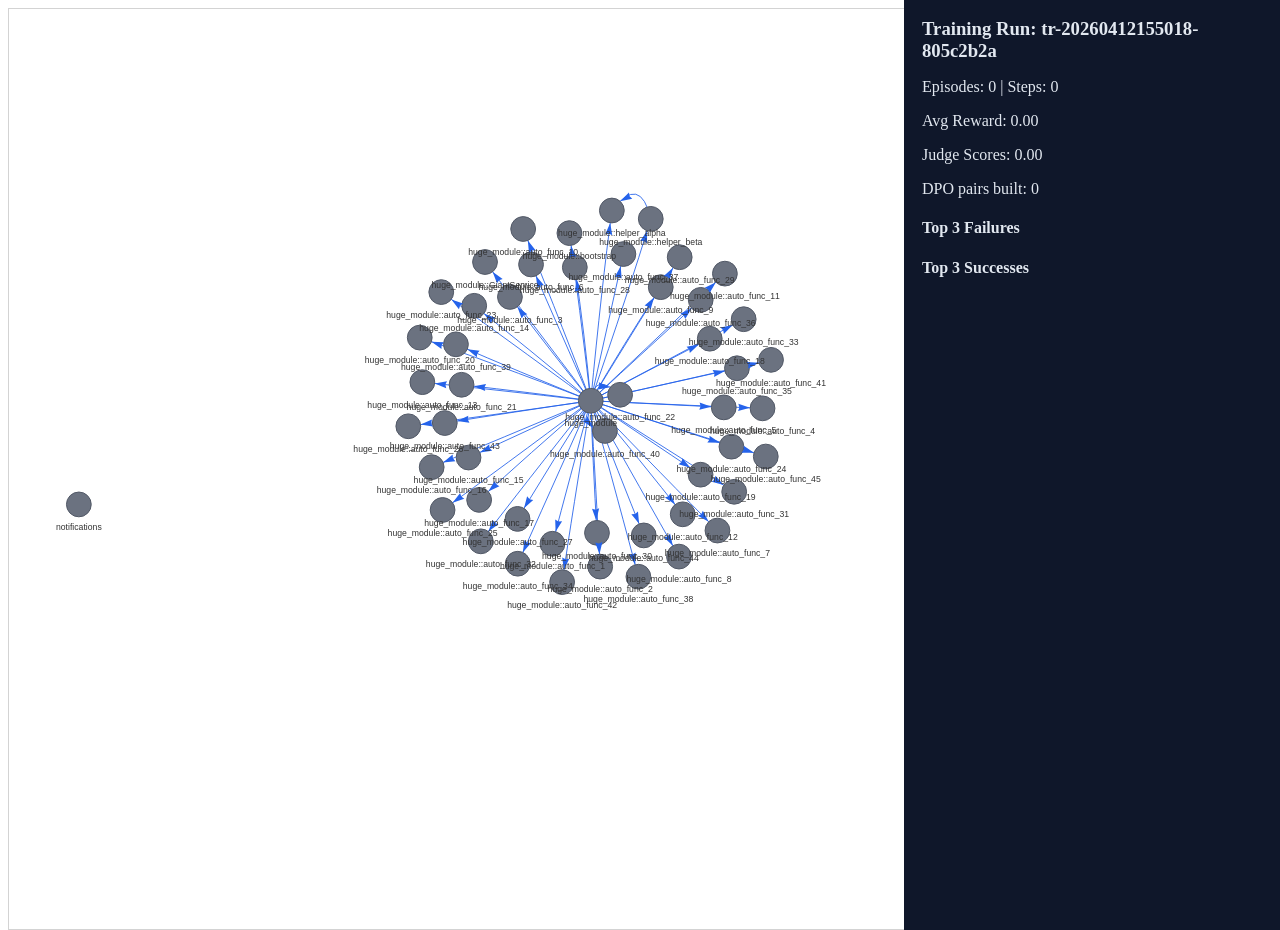
==== commit 7b1e25b4: "Update verification report: Fix training record count and environment validation status" ====
--- a/code-review-env/outputs/NodeAudit_graph.html
+++ b/code-review-env/outputs/NodeAudit_graph.html
@@ -354,5 +354,5 @@
               }
               drawGraph();
         </script>
-    <aside style='position:fixed;right:0;top:0;width:340px;height:100%;background:#0f172a;color:#e2e8f0;padding:18px;overflow:auto;z-index:1000;'><h3 style='margin:0 0 12px 0;'>Training Run: tr-20260412153838-d5ea37e0</h3><p>Episodes: 0 | Steps: 0</p><p>Avg Reward: 0.00</p><p>Judge Scores: 0.00</p><p>DPO pairs built: 0</p><h4>Top 3 Failures</h4><ul></ul><h4>Top 3 Successes</h4><ul></ul></aside></body>
+    <aside style='position:fixed;right:0;top:0;width:340px;height:100%;background:#0f172a;color:#e2e8f0;padding:18px;overflow:auto;z-index:1000;'><h3 style='margin:0 0 12px 0;'>Training Run: tr-20260412155018-805c2b2a</h3><p>Episodes: 0 | Steps: 0</p><p>Avg Reward: 0.00</p><p>Judge Scores: 0.00</p><p>DPO pairs built: 0</p><h4>Top 3 Failures</h4><ul></ul><h4>Top 3 Successes</h4><ul></ul></aside></body>
 </html>
